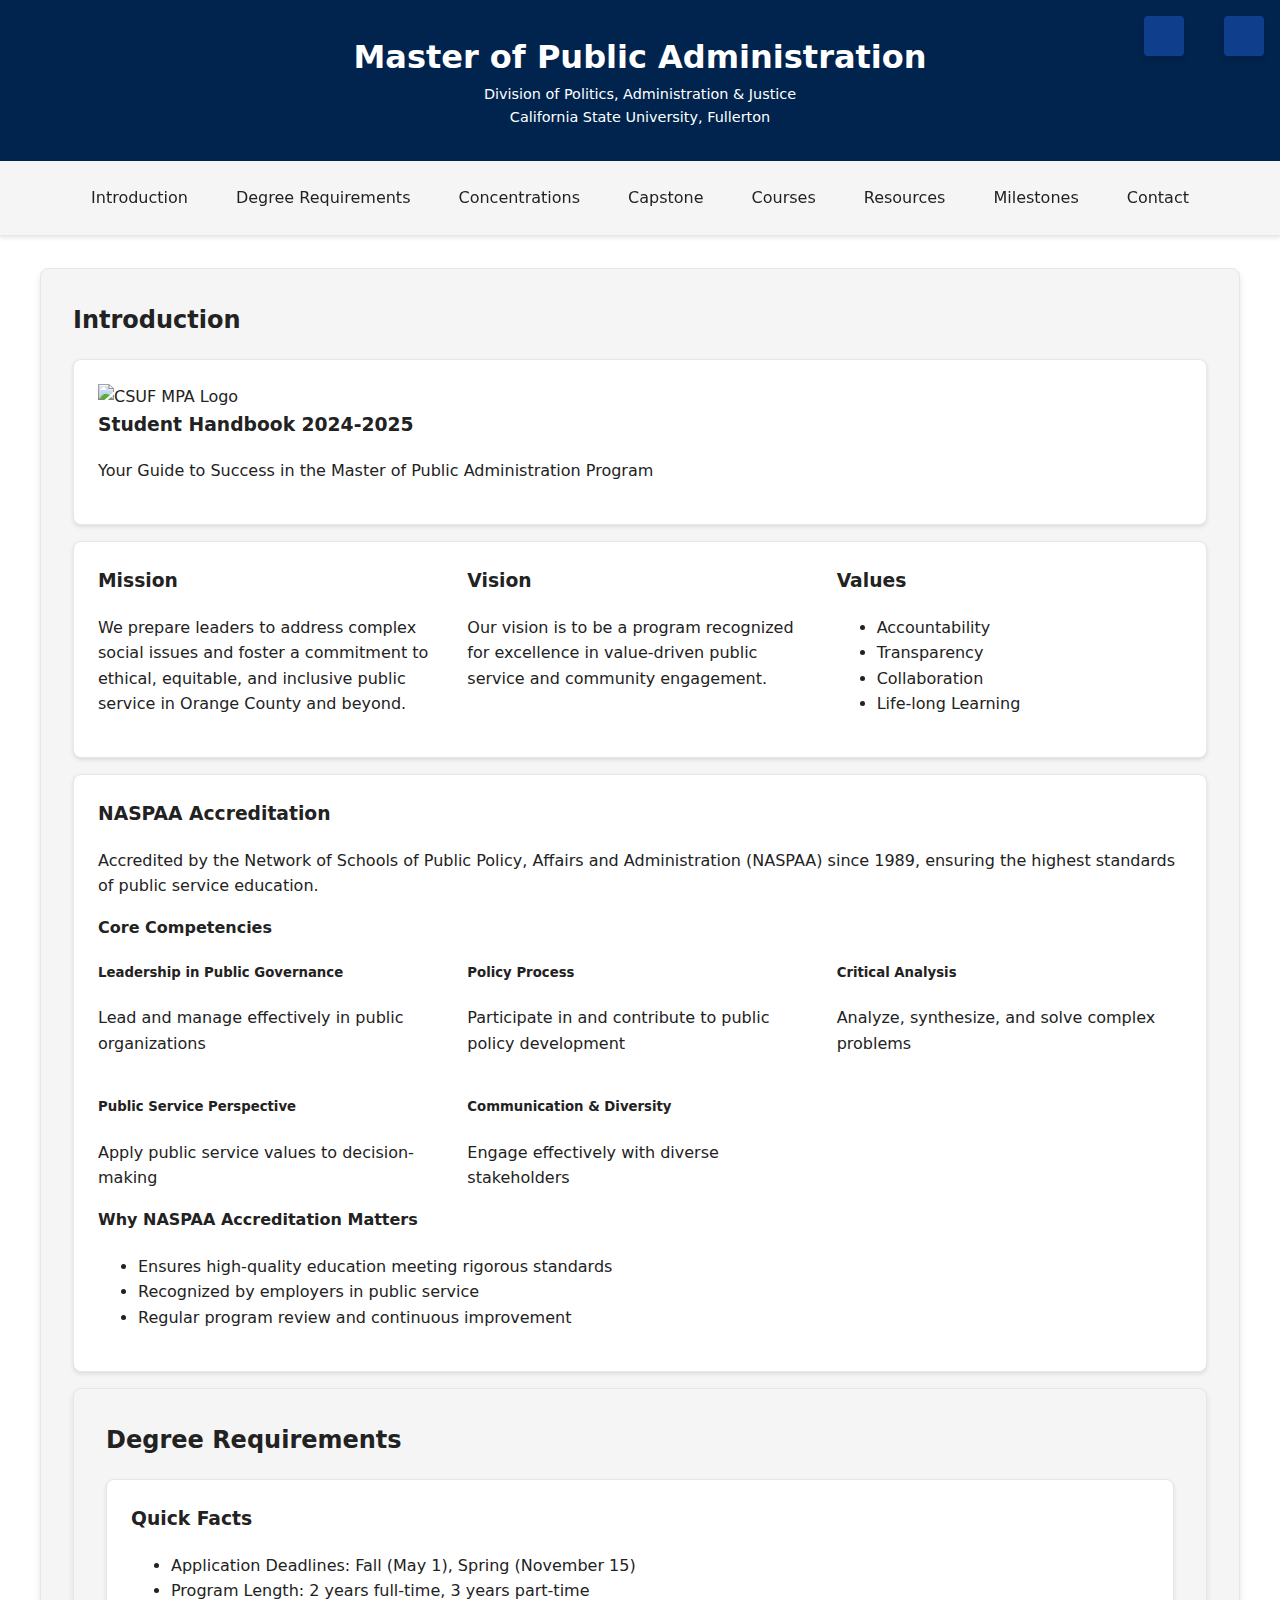
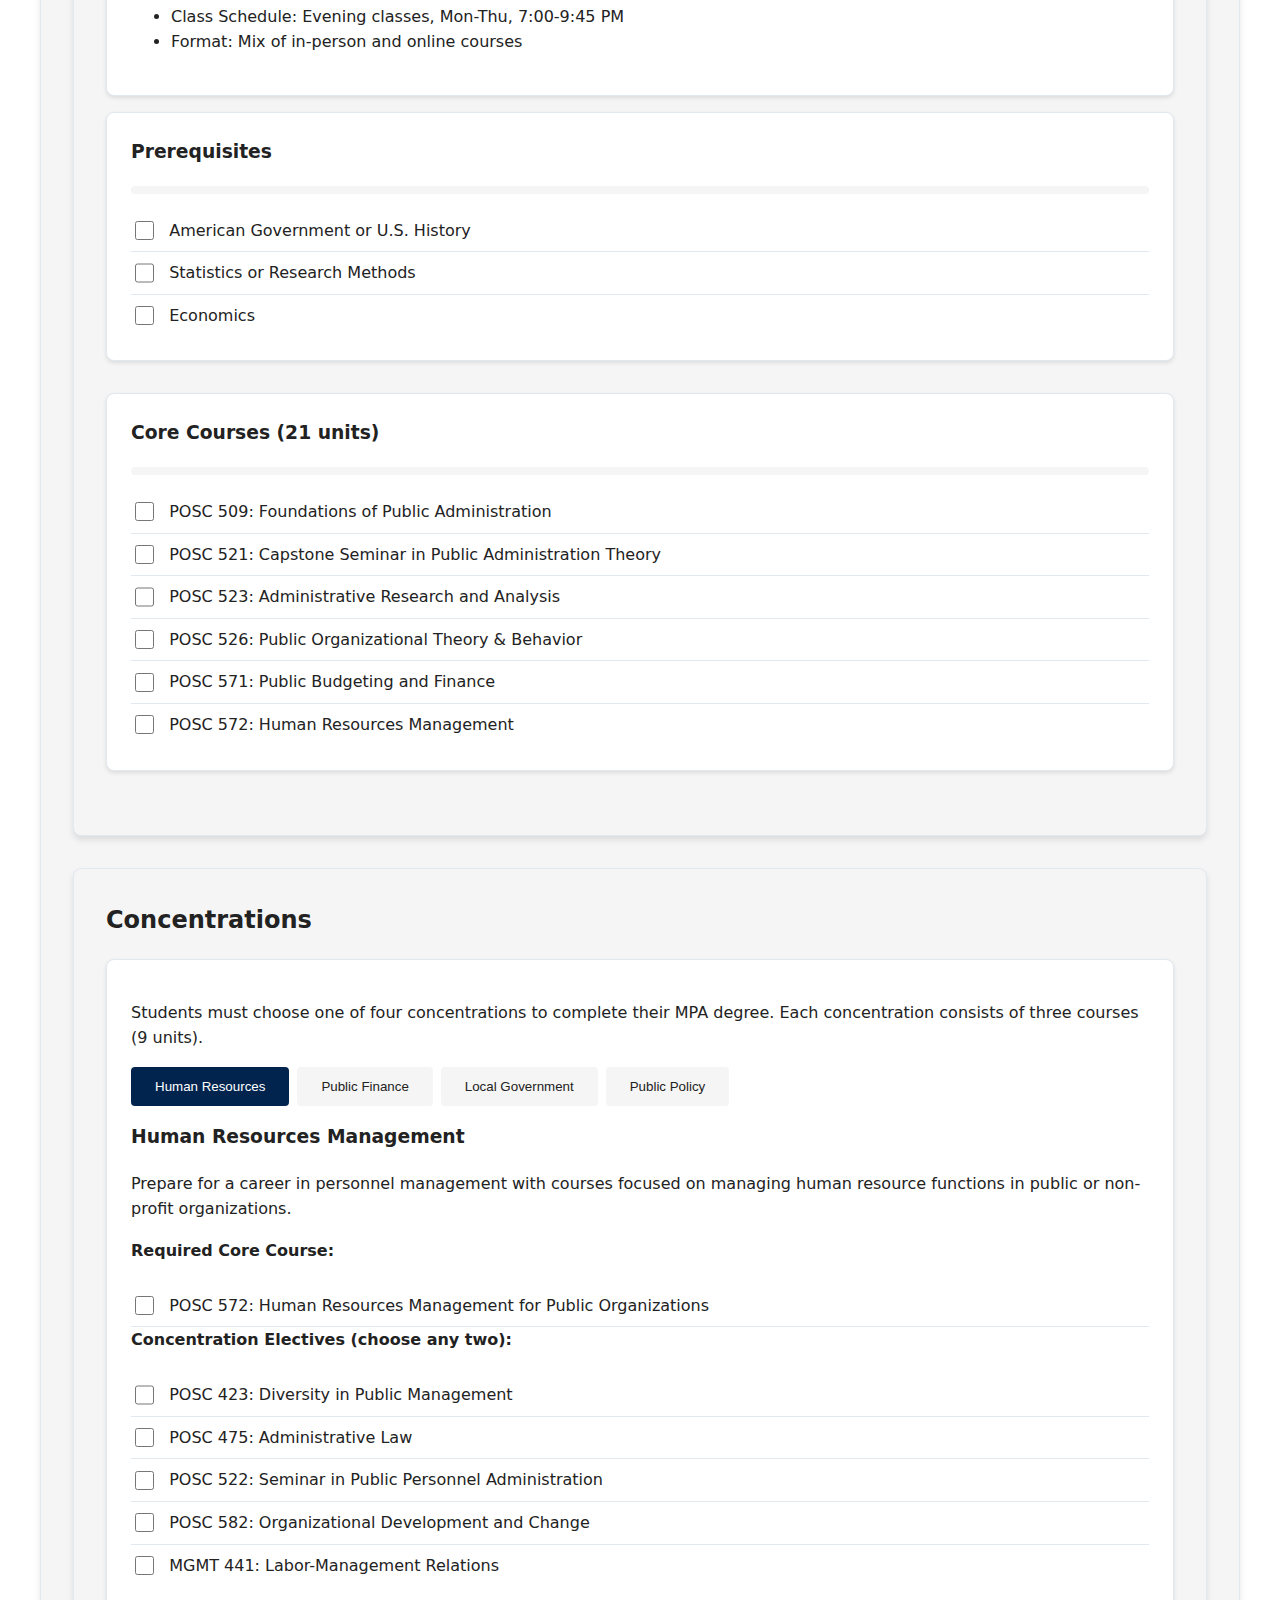
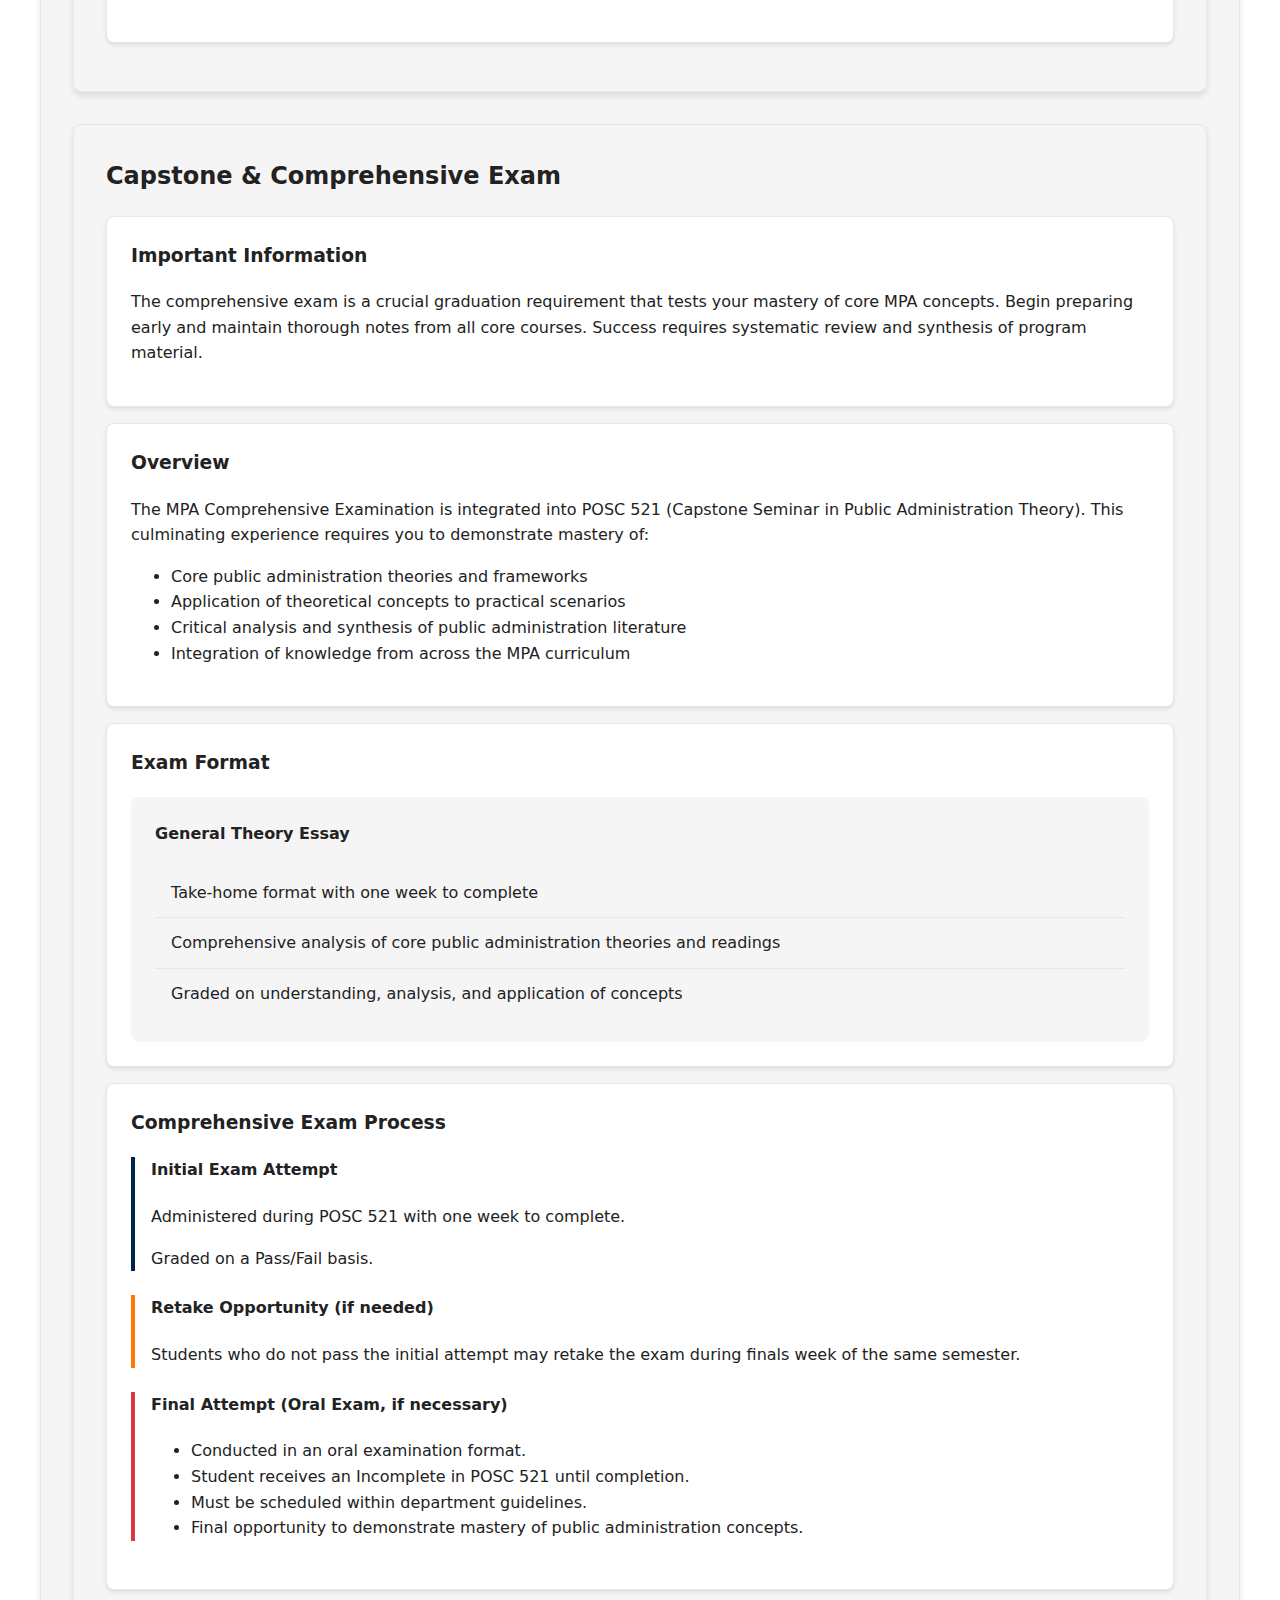
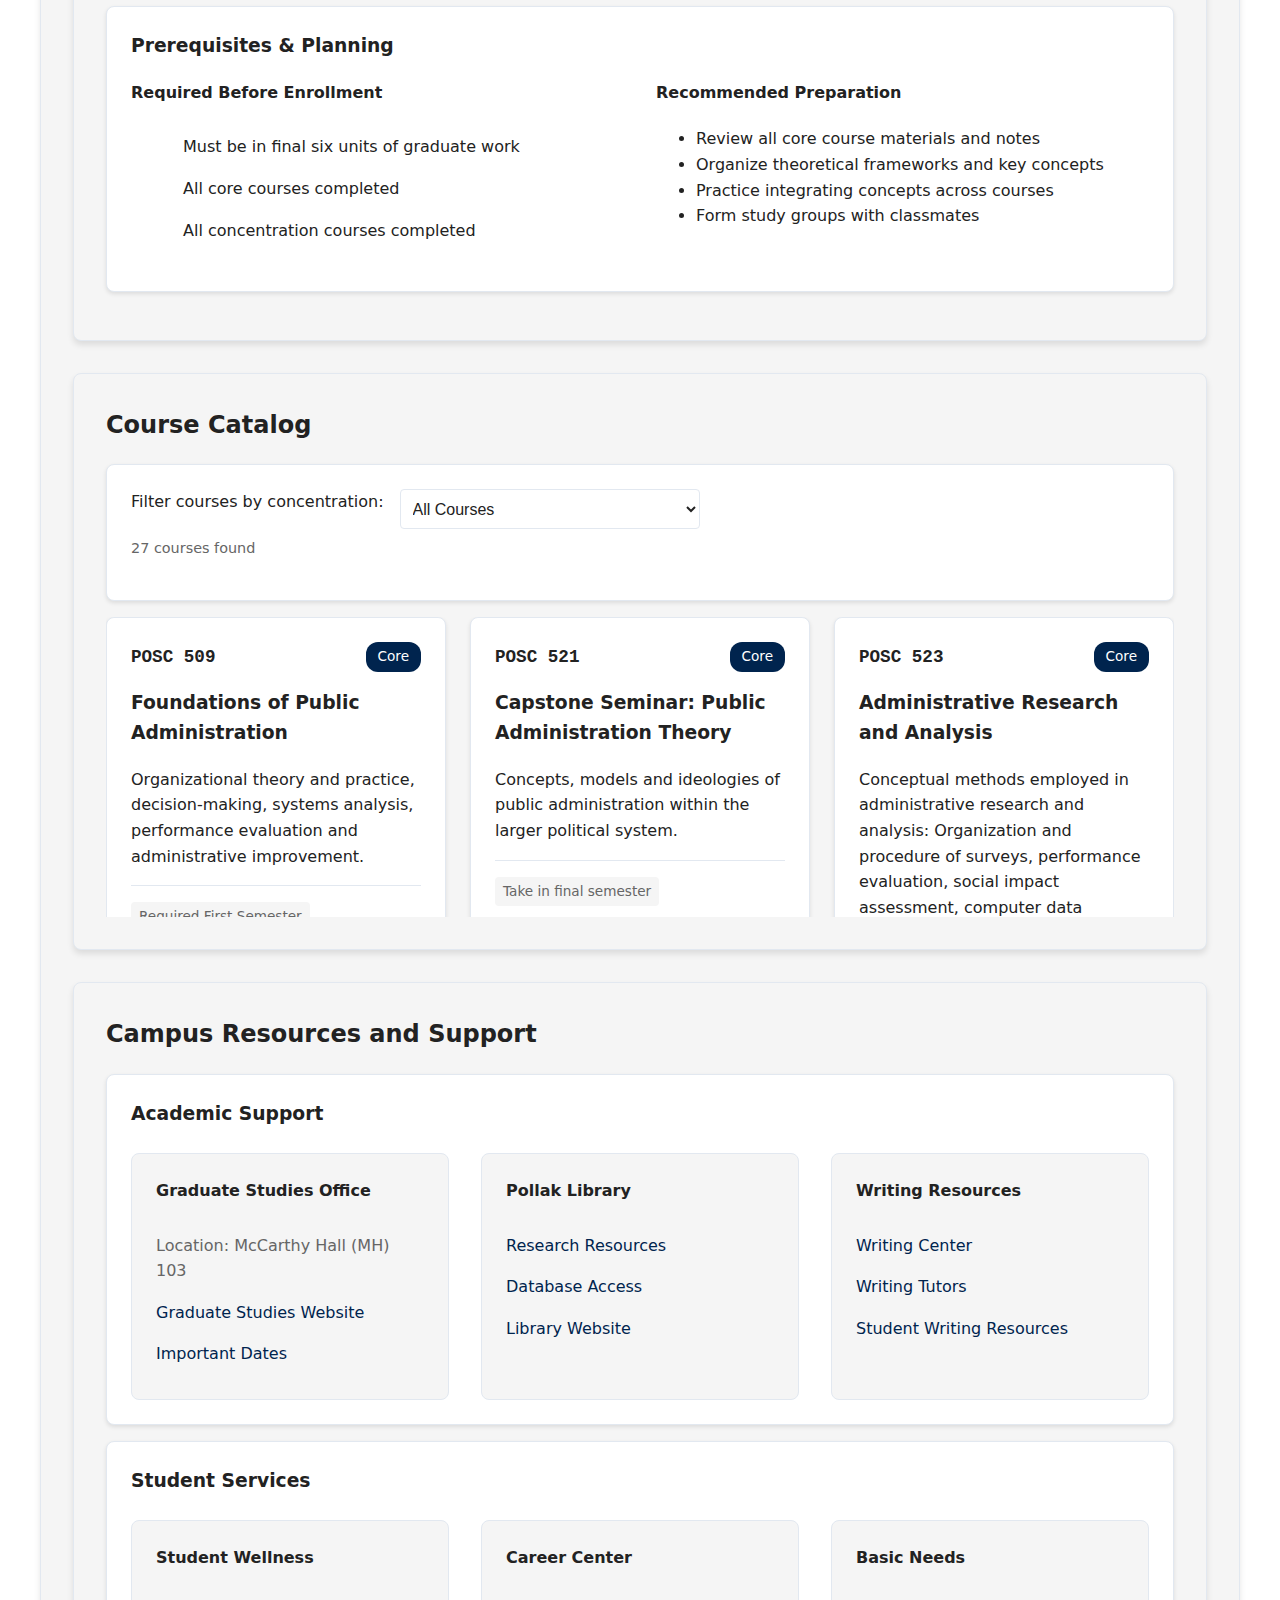
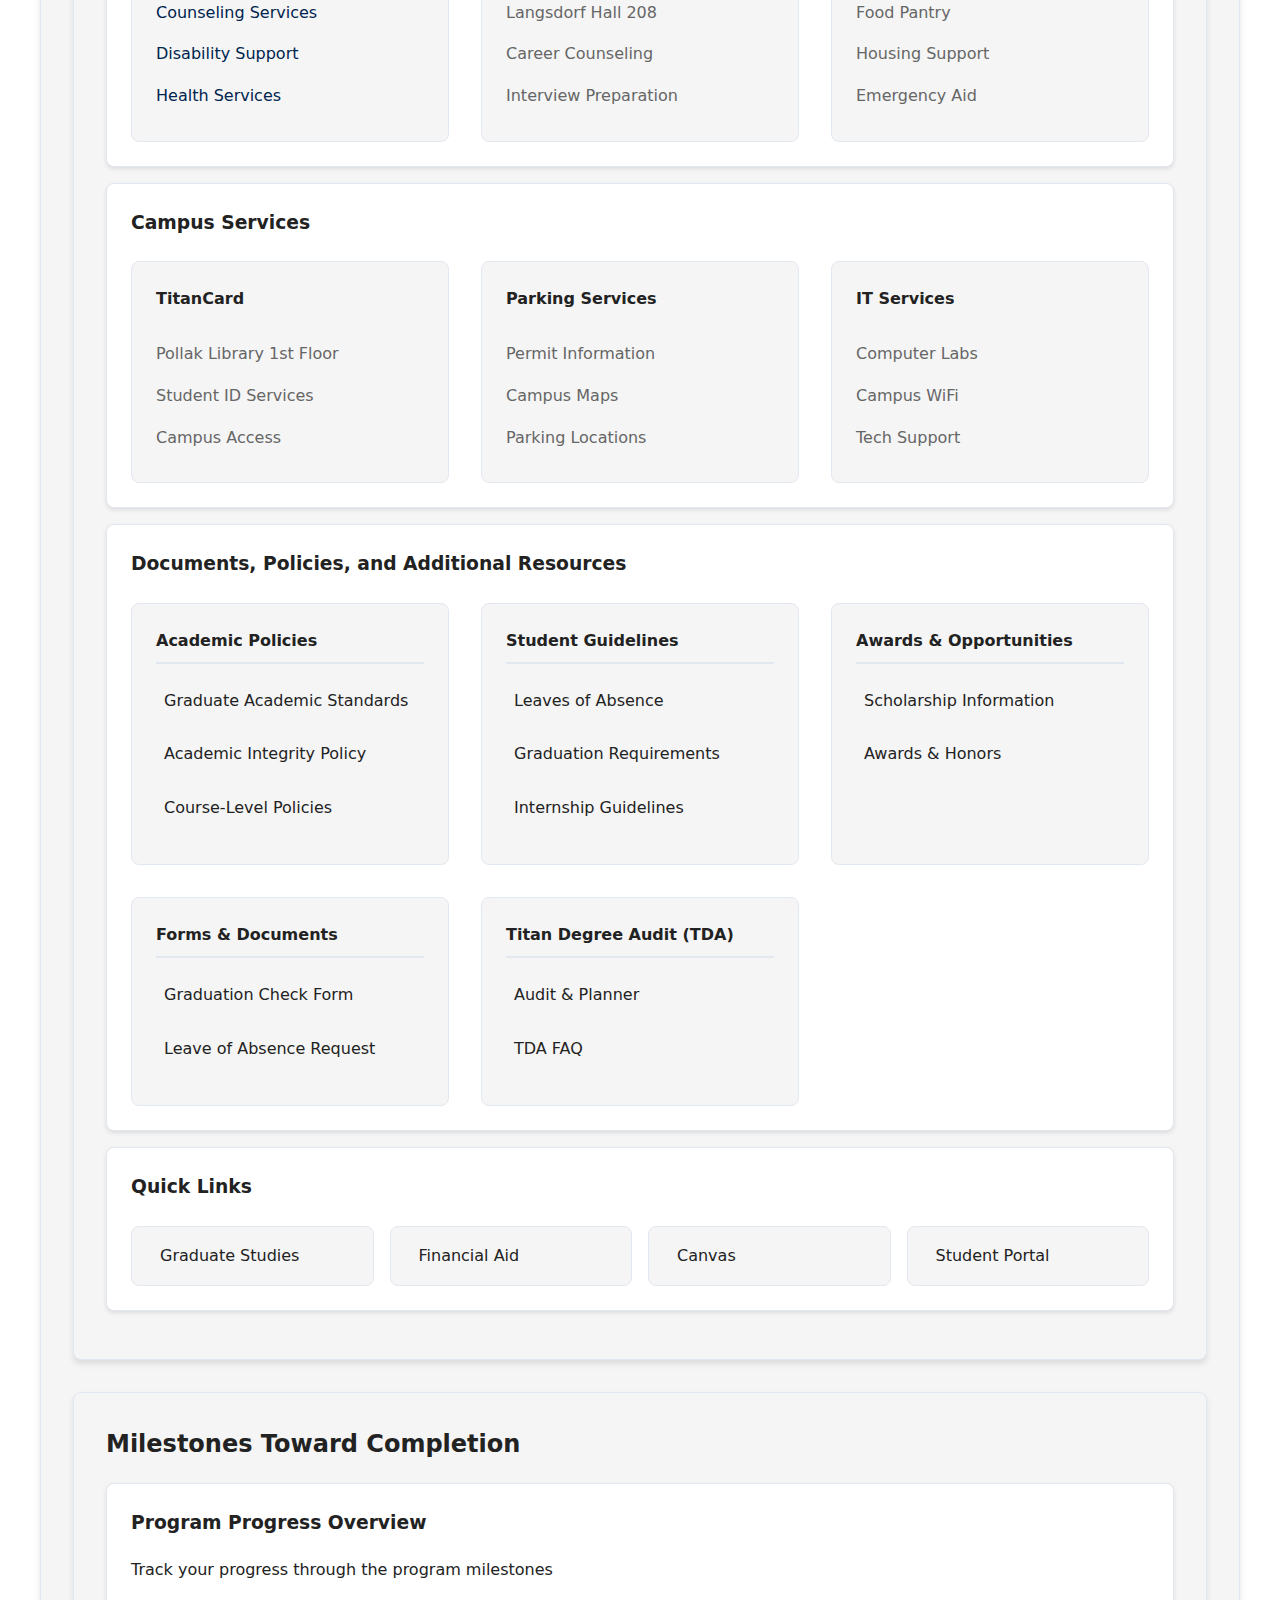
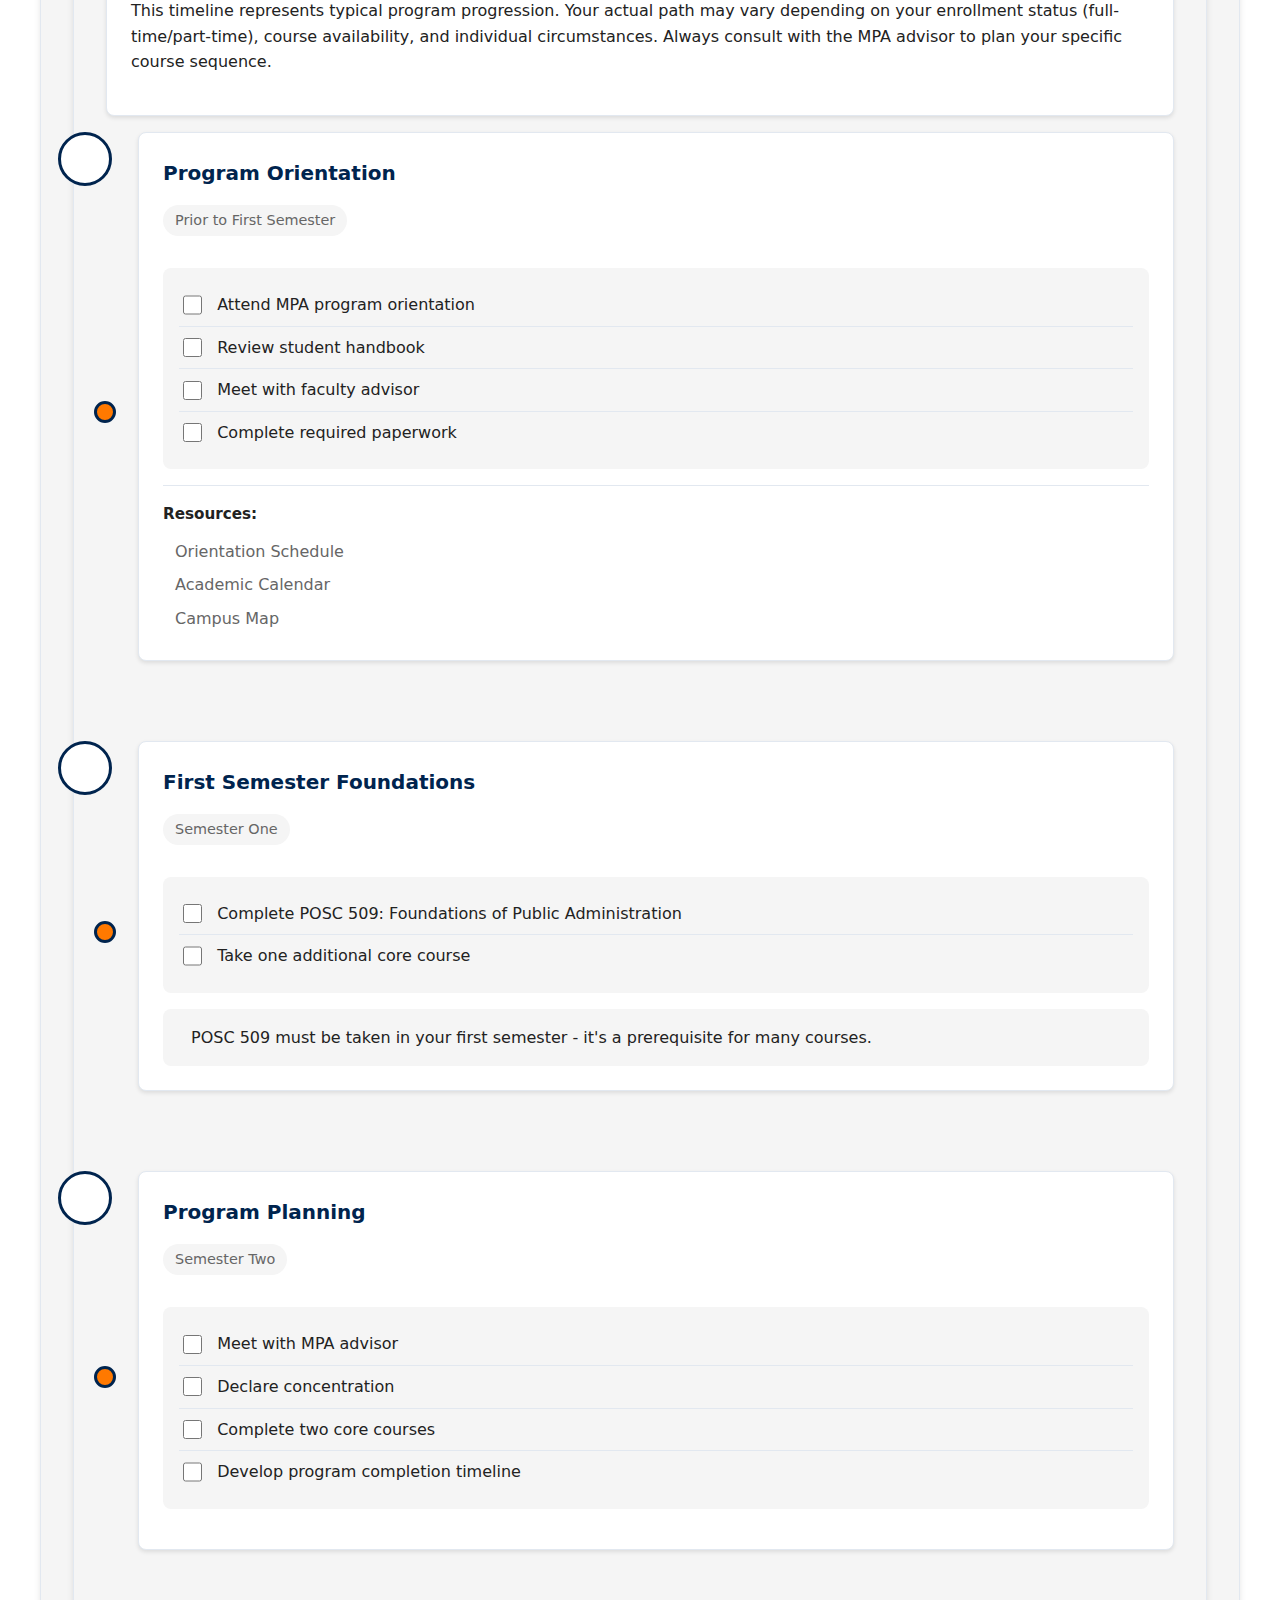
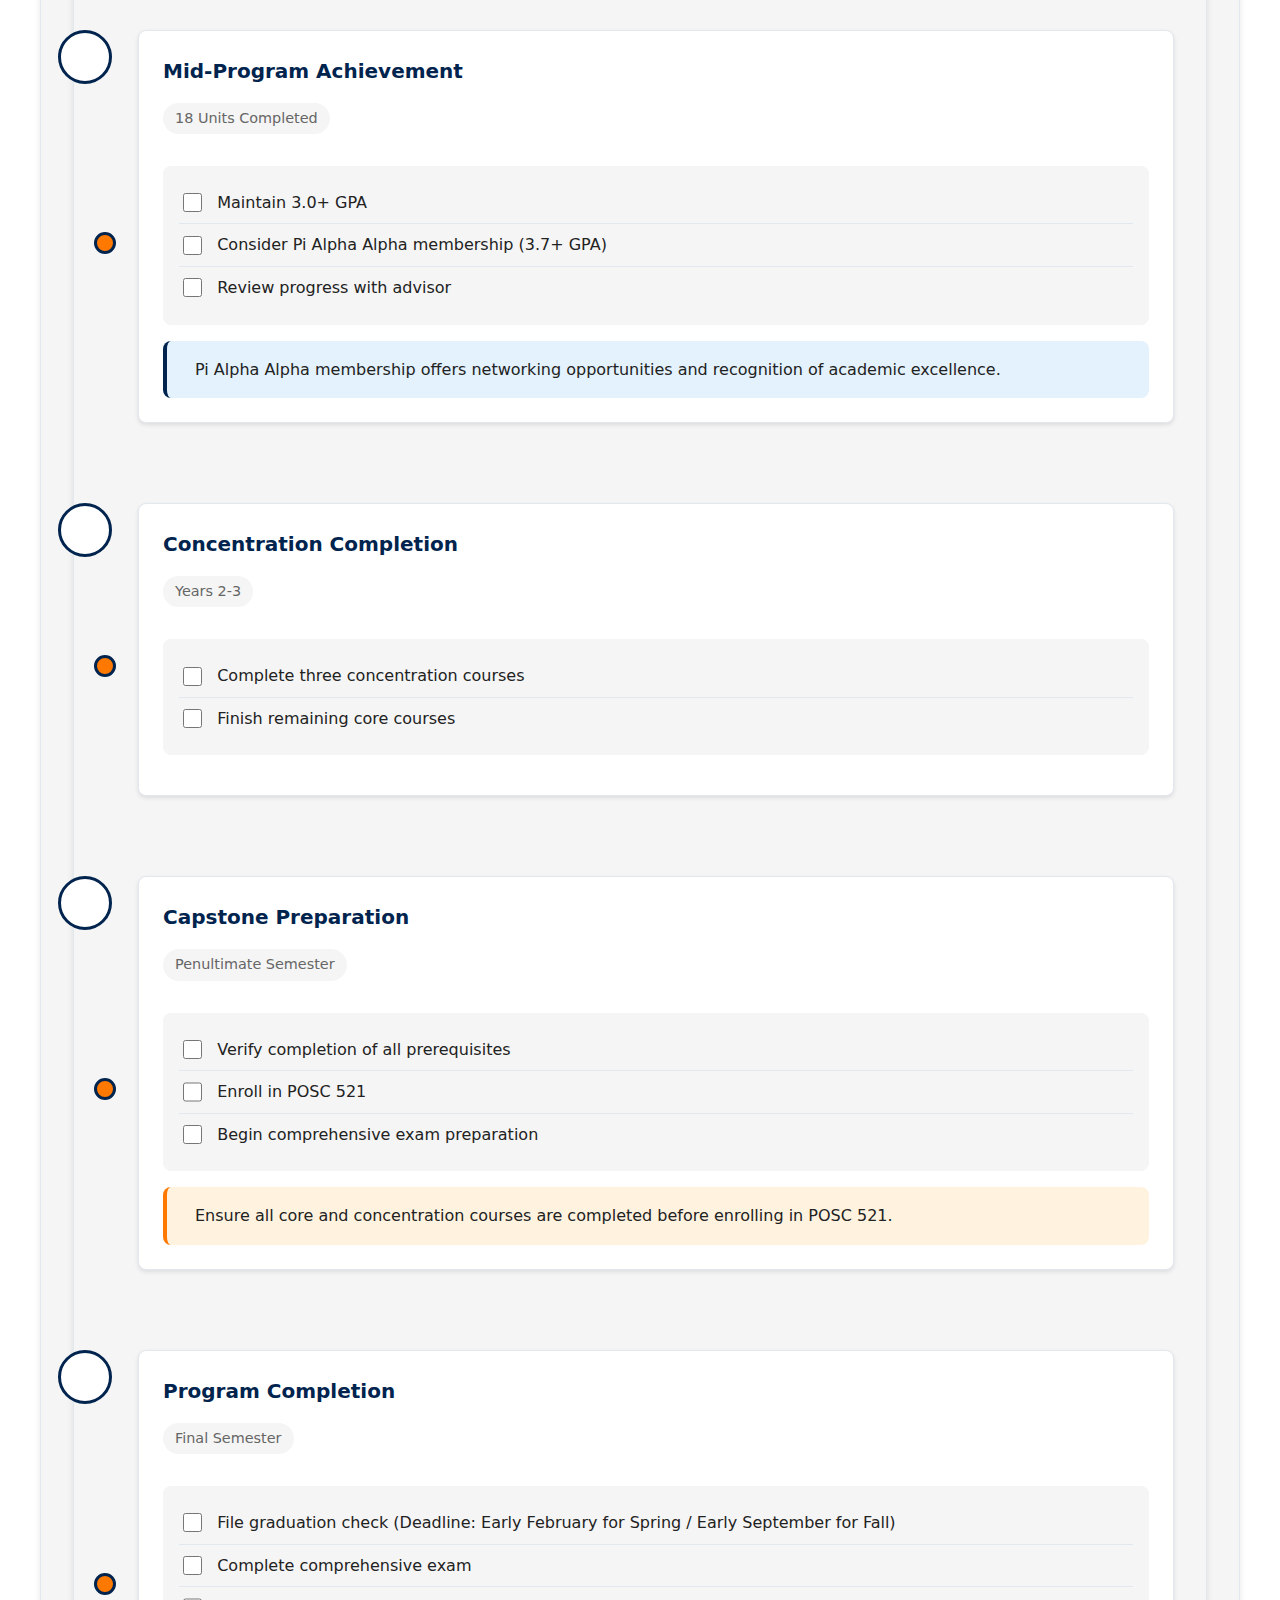
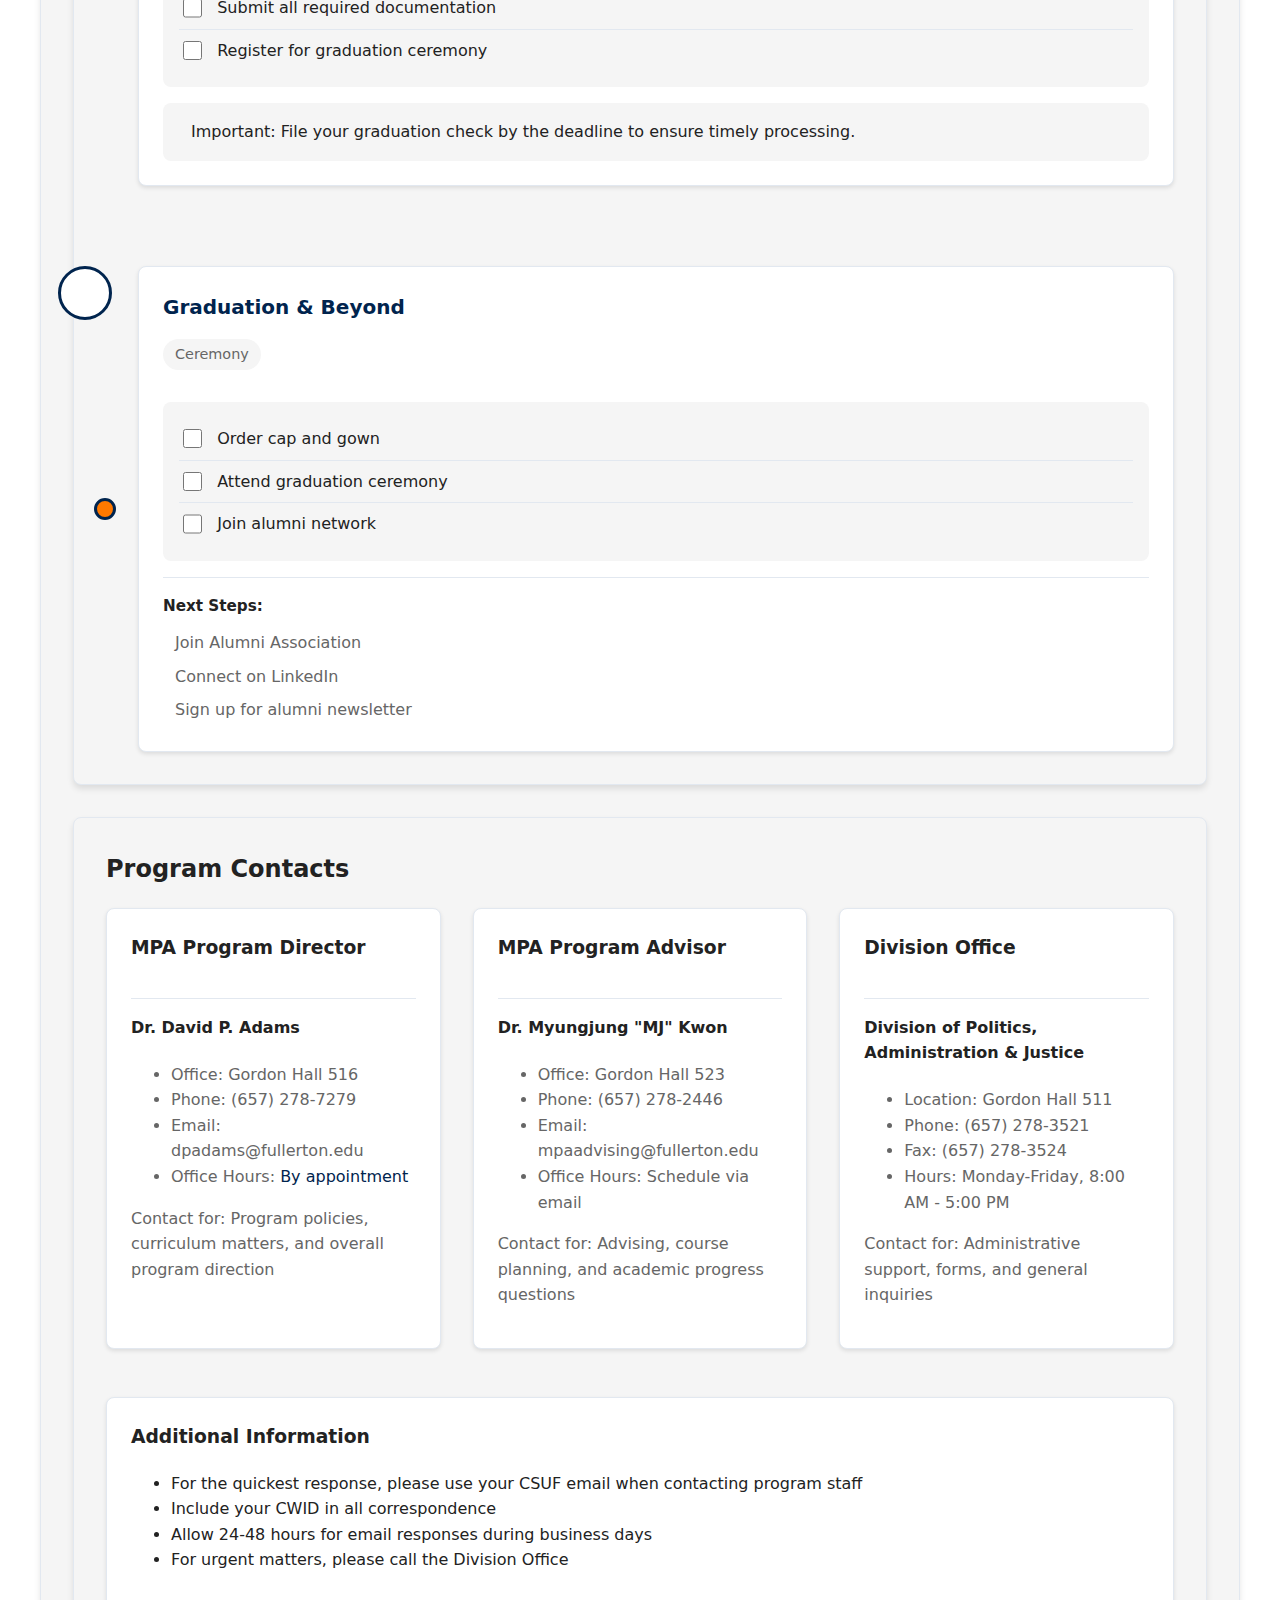
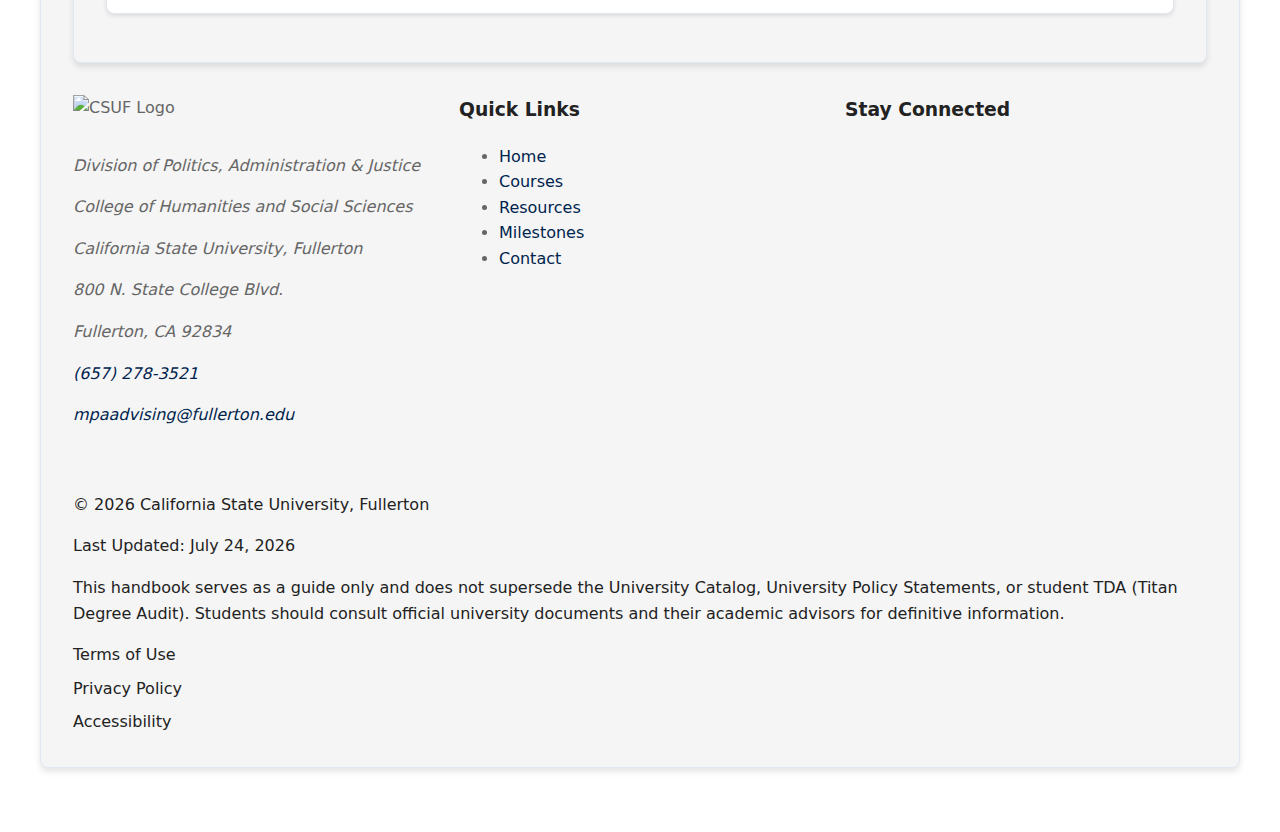
==== index.html @ 2fab3229 "fixed comp areas" ====
<!DOCTYPE html>
<html lang="en">
<head>
    <meta charset="UTF-8">
    <meta name="viewport" content="width=device-width, initial-scale=1.0">
    <title>CSUF MPA Student Handbook 2024-2025</title>
    <link rel="stylesheet" href="style/styles.css">
    <script src="https://cdnjs.cloudflare.com/ajax/libs/font-awesome/6.4.0/js/all.min.js"></script>
</head>
<body>
    
    <aside class="utility-buttons" role="complementary" aria-label="Utility buttons">
        <button class="theme-toggle" aria-label="Toggle dark mode">
            <i class="fas fa-moon"></i>
        </button>
        <a href="https://csuf-mpa.github.io/mpa_handbook/" target="_blank" class="popout-button" aria-label="Open in new window">
            <i class="fas fa-external-link-alt"></i>
        </a>
    </div>
    </aside>

  
    <header class="header">
        <h1>Master of Public Administration</h1>
        <p>Division of Politics, Administration & Justice<br>
        California State University, Fullerton</p>
    </header>
    <nav class="navigation" aria-label="Main navigation">
        <button class="menu-toggle" aria-label="Toggle navigation menu">
            <i class="fas fa-bars"></i> Menu
        </button>
        <ul class="nav-list">
            <li><a href="#introduction">Introduction</a></li>
            <li><a href="#requirements">Degree Requirements</a></li>
            <li><a href="#concentrations">Concentrations</a></li>
            <li><a href="#capstone">Capstone</a></li>
            <li><a href="#courses">Courses</a></li>
            <li><a href="#resources">Resources</a></li>
            <li><a href="#milestones">Milestones</a></li>
            <li><a href="#contact">Contact</a></li>
        </ul>
        
    </nav>
    <main class="content">

        <!-- Introduction Section -->
        <section id="introduction" class="section">
            <h2>Introduction</h2>
        
            <!-- Welcome Card -->
            <div class="card">
                <div class="flex items-center justify-center mb-6">
                    <img src="https://csuf-mpa.github.io/mpa_handbook/images/pa_logo.png" alt="CSUF MPA Logo" class="h-auto w-32 sm:w-48 md:w-64 lg:w-72 max-w-full">
                </div>
                <div class="text-center mb-6">
                    <h3 class="text-2xl font-bold text-blue-800">Student Handbook 2024-2025</h3>
                    <p class="text-lg mt-2">Your Guide to Success in the Master of Public Administration Program</p>
                 </div>
            </div>
            
        
            <!-- Mission, Vision, Values Card -->
            <div class="card">
                <div class="grid md:grid-cols-3 gap-6">
                    <!-- Mission -->
                    <div class="mission-section">
                        <div class="flex items-center gap-2 mb-4">
                            <i class="fas fa-bullseye text-2xl text-blue-600"></i>
                            <h3 class="text-xl font-bold">Mission</h3>
                        </div>
                        <p class="leading-relaxed">We prepare leaders to address complex social issues and foster a commitment to ethical, equitable, and inclusive public service in Orange County and beyond.</p>
                    </div>
        
                    <!-- Vision -->
                    <div class="vision-section">
                        <div class="flex items-center gap-2 mb-4">
                            <i class="fas fa-eye text-2xl text-blue-600"></i>
                            <h3 class="text-xl font-bold">Vision</h3>
                        </div>
                        <p class="leading-relaxed">Our vision is to be a program recognized for excellence in value-driven public service and community engagement.</p>
                    </div>
        
                    <!-- Values -->
                    <div class="values-section">
                        <div class="flex items-center gap-2 mb-4">
                            <i class="fas fa-heart text-2xl text-blue-600"></i>
                            <h3 class="text-xl font-bold">Values</h3>
                        </div>
                        <ul class="space-y-2">
                            <li class="flex items-center gap-2">
                                <i class="fas fa-check-circle text-green-500"></i>
                                <span>Accountability</span>
                            </li>
                            <li class="flex items-center gap-2">
                                <i class="fas fa-check-circle text-green-500"></i>
                                <span>Transparency</span>
                            </li>
                            <li class="flex items-center gap-2">
                                <i class="fas fa-check-circle text-green-500"></i>
                                <span>Collaboration</span>
                            </li>
                            <li class="flex items-center gap-2">
                                <i class="fas fa-check-circle text-green-500"></i>
                                <span>Life-long Learning</span>
                            </li>
                        </ul>
                    </div>
                </div>
            </div>
        
        <!-- NASPAA Accreditation Card -->
        <div class="card">
            <div class="flex items-center gap-4"> <!-- Use items-center for better alignment -->
                <div class="flex-shrink-0">
                    <i class="fas fa-award text-4xl text-blue-600"></i>
                </div>
                <div class="space-y-4">
                    <div>
                        <h3 class="text-xl font-bold mb-2">NASPAA Accreditation</h3>
                        <p class="text-gray-600">Accredited by the Network of Schools of Public Policy, Affairs and Administration (NASPAA) since 1989, ensuring the highest standards of public service education.</p>
                    </div>

                    <div class="bg-blue-50 p-4 rounded-lg">
                        <h4 class="font-semibold mb-3">Core Competencies</h4>
                        <div class="grid md:grid-cols-2 gap-4">
                            <div class="competency-item">
                                <div class="flex items-center gap-3"> <!-- Change items-start to items-center -->
                                    <i class="fas fa-users text-blue-600"></i>
                                    <div>
                                        <h5 class="font-medium">Leadership in Public Governance</h5>
                                        <p class="text-sm">Lead and manage effectively in public organizations</p>
                                    </div>
                                </div>
                            </div>
                            <div class="competency-item">
                                <div class="flex items-center gap-3">
                                    <i class="fas fa-gavel text-blue-600"></i>
                                    <div>
                                        <h5 class="font-medium">Policy Process</h5>
                                        <p class="text-sm">Participate in and contribute to public policy development</p>
                                    </div>
                                </div>
                            </div>
                            <div class="competency-item">
                                <div class="flex items-center gap-3">
                                    <i class="fas fa-brain text-blue-600"></i>
                                    <div>
                                        <h5 class="font-medium">Critical Analysis</h5>
                                        <p class="text-sm">Analyze, synthesize, and solve complex problems</p>
                                    </div>
                                </div>
                            </div>
                            <div class="competency-item">
                                <div class="flex items-center gap-3">
                                    <i class="fas fa-handshake text-blue-600"></i>
                                    <div>
                                        <h5 class="font-medium">Public Service Perspective</h5>
                                        <p class="text-sm">Apply public service values to decision-making</p>
                                    </div>
                                </div>
                            </div>
                            <div class="competency-item">
                                <div class="flex items-center gap-3">
                                    <i class="fas fa-comments text-blue-600"></i>
                                    <div>
                                        <h5 class="font-medium">Communication & Diversity</h5>
                                        <p class="text-sm">Engage effectively with diverse stakeholders</p>
                                    </div>
                                </div>
                            </div>
                        </div>
                    </div>

                    <div class="mt-4 p-4 bg-gray-50 rounded-lg">
                        <h4 class="font-semibold mb-2">Why NASPAA Accreditation Matters</h4>
                        <ul class="space-y-2">
                            <li class="flex items-center gap-3">
                                <i class="fas fa-check-circle text-green-500"></i>
                                <span>Ensures high-quality education meeting rigorous standards</span>
                            </li>
                            <li class="flex items-center gap-3">
                                <i class="fas fa-check-circle text-green-500"></i>
                                <span>Recognized by employers in public service</span>
                            </li>
                            <li class="flex items-center gap-3">
                                <i class="fas fa-check-circle text-green-500"></i>
                                <span>Regular program review and continuous improvement</span>
                            </li>
                        </ul>
                    </div>
                </div>
            </div>
        </div>

        <!-- Degree Requirements Section -->
        <section id="requirements" class="section">
            
            <h2>Degree Requirements</h2>
            <div class="card">
                <div class="bg-blue-50 border-l-4 border-blue-500 p-4">
                    <h3 class="font-semibold">Quick Facts</h3>
                    <ul class="mt-2 space-y-2">
                        <li>Application Deadlines: Fall (May 1), Spring (November 15)</li>
                        <li>Program Length: 2 years full-time, 3 years part-time</li>
                        <li>Class Schedule: Evening classes, Mon-Thu, 7:00-9:45 PM</li>
                        <li>Format: Mix of in-person and online courses</li>
                    </ul>
                </div>
            </div>
            <!-- Prerequisites Card -->
            <div class="card checklist-section">
                <h3>Prerequisites</h3>
                <div class="progress-container">
                    <label id="prereq-progress" class="sr-only">Prerequisites completion progress</label>
                    <div class="progress-bar"
                        role="progressbar"
                        aria-labelledby="prereq-progress"
                        aria-valuenow="0"
                        aria-valuemin="0"
                        aria-valuemax="100"
                        aria-valuetext="0 percent of prerequisites completed">
                    </div>
                </div>
                <div class="checklist-items">
                    <div class="checklist-item">
                        <input type="checkbox" id="prereq1">
                        <label for="prereq1">American Government or U.S. History</label>
                    </div>
                    <div class="checklist-item">
                        <input type="checkbox" id="prereq2">
                        <label for="prereq2">Statistics or Research Methods</label>
                    </div>
                    <div class="checklist-item">
                        <input type="checkbox" id="prereq3">
                        <label for="prereq3">Economics</label>
                    </div>
                </div>
            </div>
        
            <!-- Core Courses Card -->
            <div class="card checklist-section">
                <h3>Core Courses (21 units)</h3>
                <div class="progress-container">
                    <label id="progress-status" class="sr-only">Progress status</label>
                    <div class="progress-bar"
                        role="progressbar"
                        aria-labelledby="progress-status"
                        aria-valuenow="0"
                        aria-valuemin="0" 
                        aria-valuemax="100"
                        aria-valuetext="0 percent complete">
                    </div>
                 </div>
                <div class="checklist-items">
                    <div class="checklist-item">
                        <input type="checkbox" id="core1">
                        <label for="core1">POSC 509: Foundations of Public Administration</label>
                    </div>
                    <div class="checklist-item">
                        <input type="checkbox" id="core2">
                        <label for="core2">POSC 521: Capstone Seminar in Public Administration Theory</label>
                    </div>
                    <div class="checklist-item">
                        <input type="checkbox" id="core3">
                        <label for="core3">POSC 523: Administrative Research and Analysis</label>
                    </div>
                    <div class="checklist-item">
                        <input type="checkbox" id="core4">
                        <label for="core4">POSC 526: Public Organizational Theory & Behavior</label>
                    </div>
                    <div class="checklist-item">
                        <input type="checkbox" id="core5">
                        <label for="core5">POSC 571: Public Budgeting and Finance</label>
                    </div>
                    <div class="checklist-item">
                        <input type="checkbox" id="core6">
                        <label for="core6">POSC 572: Human Resources Management</label>
                    </div>
                </div>
            </div>
        </section>

        <!-- Concentrations Section -->
<section id="concentrations" class="section">
    <h2>Concentrations</h2>
    
    <div class="card">
        <p>Students must choose one of four concentrations to complete their MPA degree. Each concentration consists of three courses (9 units).</p>
        
        <div class="tab-list" role="tablist">
            <button class="tab active" role="tab" 
                    onclick="switchTab('hr', this)"
                    data-tab="hr" 
                    aria-selected="true">
                Human Resources
            </button>
            <button class="tab" role="tab"
                    onclick="switchTab('finance', this)"
                    data-tab="finance"
                    aria-selected="false">
                Public Finance
            </button>
            <button class="tab" role="tab"
                    onclick="switchTab('local', this)"
                    data-tab="local"
                    aria-selected="false">
                Local Government
            </button>
            <button class="tab" role="tab"
                    onclick="switchTab('policy', this)"
                    data-tab="policy"
                    aria-selected="false">
                Public Policy
            </button>
        </div>

                    <!-- HR Concentration -->
                    <div id="hr" class="tab-content active">
                        <h3>Human Resources Management</h3>
                        <p>Prepare for a career in personnel management with courses focused on managing human resource functions in public or non-profit organizations.</p>
                        
                        <div class="checklist-section">
                            <h4>Required Core Course:</h4>
                            <div class="checklist-item">
                                <input type="checkbox" id="hr-core">
                                <label for="hr-core">POSC 572: Human Resources Management for Public Organizations</label>
                            </div>

                            <h4>Concentration Electives (choose any two):</h4>
                            <div class="checklist-item">
                                <input type="checkbox" id="hr-1">
                                <label for="hr-1">POSC 423: Diversity in Public Management</label>
                            </div>
                            <div class="checklist-item">
                                <input type="checkbox" id="hr-2">
                                <label for="hr-2">POSC 475: Administrative Law</label>
                            </div>
                            <div class="checklist-item">
                                <input type="checkbox" id="hr-3">
                                <label for="hr-3">POSC 522: Seminar in Public Personnel Administration</label>
                            </div>
                            <div class="checklist-item">
                                <input type="checkbox" id="hr-4">
                                <label for="hr-4">POSC 582: Organizational Development and Change</label>
                            </div>
                            <div class="checklist-item">
                                <input type="checkbox" id="hr-5">
                                <label for="hr-5">MGMT 441: Labor-Management Relations</label>
                            </div>
                        </div>
                    </div>

                    <!-- Finance Concentration -->
                    <div id="finance" class="tab-content">
                        <h3>Public Finance</h3>
                        <p>Prepare for a career in public financial management by developing expertise in public finance concepts, financial management best practices, and economic analysis.</p>
                        
                        <div class="checklist-section">
                            <h4>Required Core Courses:</h4>
                            <div class="checklist-item">
                                <input type="checkbox" id="fin-core1">
                                <label for="fin-core1">POSC 571: Public Budgeting and Finance</label>
                            </div>
                            <div class="checklist-item">
                                <input type="checkbox" id="fin-core2">
                                <label for="fin-core2">POSC 583: Public Budgeting and Finance II</label>
                            </div>

                            <h4>Concentration Electives (choose one):</h4>
                            <div class="checklist-item">
                                <input type="checkbox" id="fin-1">
                                <label for="fin-1">POSC 421: Government & the Economy</label>
                            </div>
                            <div class="checklist-item">
                                <input type="checkbox" id="fin-2">
                                <label for="fin-2">POSC 425: Policy Analysis</label>
                            </div>
                            <div class="checklist-item">
                                <input type="checkbox" id="fin-3">
                                <label for="fin-3">ECON 416: Benefit Cost and Microeconomic Policy Analysis</label>
                            </div>
                            <div class="checklist-item">
                                <input type="checkbox" id="fin-4">
                                <label for="fin-4">ECON 417: Public Finance</label>
                            </div>
                        </div>
                    </div>

                    <!-- Local Government Concentration -->
                    <div id="local" class="tab-content">
                        <h3>Local Government Management</h3>
                        <p>Prepare for a career in local government through courses that combine theoretical knowledge with practical skills essential for local government managers.</p>
                        
                        <div class="checklist-section">
                            <h4>Required Core Course:</h4>
                            <div class="checklist-item">
                                <input type="checkbox" id="local-core">
                                <label for="local-core">POSC 525: Local Government Management</label>
                            </div>

                            <h4>Choose One Core Course:</h4>
                            <div class="checklist-item">
                                <input type="checkbox" id="local-core1">
                                <label for="local-core1">POSC 427: Metropolitan Politics and Policymaking</label>
                            </div>
                            <div class="checklist-item">
                                <input type="checkbox" id="local-core2">
                                <label for="local-core2">POSC 519: State and Local Government</label>
                            </div>

                            <h4>Concentration Electives (choose one):</h4>
                            <div class="checklist-item">
                                <input type="checkbox" id="local-1">
                                <label for="local-1">POSC/GEOG 478: Urban Planning Principles</label>
                            </div>
                            <div class="checklist-item">
                                <input type="checkbox" id="local-2">
                                <label for="local-2">POSC/GEOG 484: Planning Methods</label>
                            </div>
                            <div class="checklist-item">
                                <input type="checkbox" id="local-3">
                                <label for="local-3">POSC 580: Emergency Management in Public Administration</label>
                            </div>
                            <div class="checklist-item">
                                <input type="checkbox" id="local-4">
                                <label for="local-4">POSC 588: Collaborative Governance</label>
                            </div>
                        </div>
                    </div>

                    <!-- Public Policy Concentration -->
                    <div id="policy" class="tab-content">
                        <h3>Public Policy</h3>
                        <p>Prepare for a career in policy analysis and development through courses focused on the policy process, analysis techniques, and specific policy domains.</p>
                        
                        <div class="checklist-section">
                            <h4>Required Core Courses:</h4>
                            <div class="checklist-item">
                                <input type="checkbox" id="policy-core1">
                                <label for="policy-core1">POSC 425: Policy Analysis</label>
                            </div>
                            <div class="checklist-item">
                                <input type="checkbox" id="policy-core2">
                                <label for="policy-core2">POSC 528: Seminar in Public Policy</label>
                            </div>

                            <h4>Concentration Electives (choose one):</h4>
                            <div class="checklist-item">
                                <input type="checkbox" id="policy-1">
                                <label for="policy-1">POSC 421: Government and the Economy</label>
                            </div>
                            <div class="checklist-item">
                                <input type="checkbox" id="policy-2">
                                <label for="policy-2">POSC 426: Education Politics and Policy</label>
                            </div>
                            <div class="checklist-item">
                                <input type="checkbox" id="policy-3">
                                <label for="policy-3">POSC 427: Metropolitan Politics and Policymaking</label>
                            </div>
                            <div class="checklist-item">
                                <input type="checkbox" id="policy-4">
                                <label for="policy-4">POSC 539: Seminar in Nonprofit Sector Management</label>
                            </div>
                            <div class="checklist-item">
                                <input type="checkbox" id="policy-5">
                                <label for="policy-5">PUBH 524: Public Health Administration</label>
                            </div>
                        </div>
                    </div>
                </div>
            </div>
        </section>

        <!-- Capstone Section -->
        <section id="capstone" class="section">
            <h2>Capstone & Comprehensive Exam</h2>
        
            <!-- Alert Card -->
            <div class="card">
                <div class="bg-orange-50 border-l-4 border-orange-500 p-4">
                    <div class="flex items-start space-x-4">
                        <i class="fas fa-exclamation-circle text-orange-500 text-xl mt-1"></i>
                        <div>
                            <h3 class="font-semibold text-orange-800 mb-2">Important Information</h3>
                            <p class="text-orange-700">
                                The comprehensive exam is a crucial graduation requirement that tests your mastery of core MPA concepts. 
                                Begin preparing early and maintain thorough notes from all core courses. Success requires systematic 
                                review and synthesis of program material.
                            </p>
                        </div>
                    </div>
                </div>
            </div>
        
            <!-- Overview Card -->
            <div class="card">
                <h3><i class="fas fa-book"></i> Overview</h3>
                <p>
                    The MPA Comprehensive Examination is integrated into POSC 521 (Capstone Seminar in Public Administration 
                    Theory). This culminating experience requires you to demonstrate mastery of:
                </p>
                <ul>
                    <li>Core public administration theories and frameworks</li>
                    <li>Application of theoretical concepts to practical scenarios</li>
                    <li>Critical analysis and synthesis of public administration literature</li>
                    <li>Integration of knowledge from across the MPA curriculum</li>
                </ul>
            </div>
        
            <!-- Exam Format Card -->
            <div class="card">
                <h3><i class="fas fa-graduation-cap"></i> Exam Format</h3>
                <div class="exam-component">
                    <h4>General Theory Essay</h4>
                    <div class="exam-details">
                        <ul>
                            <li>
                                <i class="fas fa-clock"></i>
                                <span>Take-home format with one week to complete</span>
                            </li>
                            <li>
                                <i class="fas fa-book"></i>
                                <span>Comprehensive analysis of core public administration theories and readings</span>
                            </li>
                            <li>
                                <i class="fas fa-check-circle"></i>
                                <span>Graded on understanding, analysis, and application of concepts</span>
                            </li>
                        </ul>
                    </div>
                </div>
            </div>
        <!-- Comprehensive Exam Process Card -->
        <div class="card">
            <h3><i class="fas fa-file-alt"></i> Comprehensive Exam Process</h3>
            <div class="process-info">
                <div class="process-step">
                    <h4>Initial Exam Attempt</h4>
                    <p>Administered during POSC 521 with one week to complete.</p>
                    <p>Graded on a Pass/Fail basis.</p>
                </div>
                <div class="process-step">
                    <h4>Retake Opportunity (if needed)</h4>
                    <p>Students who do not pass the initial attempt may retake the exam during finals week of the same semester.</p>
                </div>
                <div class="process-step">
                    <h4>Final Attempt (Oral Exam, if necessary)</h4>
                    <ul>
                        <li>Conducted in an oral examination format.</li>
                        <li>Student receives an Incomplete in POSC 521 until completion.</li>
                        <li>Must be scheduled within department guidelines.</li>
                        <li>Final opportunity to demonstrate mastery of public administration concepts.</li>
                    </ul>
                </div>
            </div>
        </div>

        
            <!-- Prerequisites Card -->
            <div class="card">
                <h3><i class="fas fa-calendar"></i> Prerequisites & Planning</h3>
                <div class="prereq-info">
                    <div class="grid-cols-2">
                        <div class="prereq-column">
                            <h4>Required Before Enrollment</h4>
                            <ul class="checklist">
                                <li>
                                    <i class="fas fa-check-circle text-green-500"></i>
                                    <span>Must be in final six units of graduate work</span>
                                </li>
                                <li>
                                    <i class="fas fa-check-circle text-green-500"></i>
                                    <span>All core courses completed</span>
                                </li>
                                <li>
                                    <i class="fas fa-check-circle text-green-500"></i>
                                    <span>All concentration courses completed</span>
                                </li>
                            </ul>
                        </div>
                        <div class="prereq-column">
                            <h4>Recommended Preparation</h4>
                            <ul>
                                <li>Review all core course materials and notes</li>
                                <li>Organize theoretical frameworks and key concepts</li>
                                <li>Practice integrating concepts across courses</li>
                                <li>Form study groups with classmates</li>
                            </ul>
                        </div>
                    </div>
                </div>
            </div>
        </section>

        <!-- Courses Section -->
        <section id="courses" class="section">
            <h2>Course Catalog</h2>
            <div class="card">
                <div class="filter-controls">
                    <label for="courseFilter" class="filter-label">Filter courses by concentration:</label>
                    <select id="courseFilter" class="filter-select" aria-describedby="courseResults">
                        <option value="all">All Courses</option>
                        <option value="core">Core Requirements</option>
                        <option value="hr">Human Resources</option>
                        <option value="finance">Public Finance</option>
                        <option value="local">Local Government</option>
                        <option value="policy">Public Policy</option>
                        <option value="advisor">Advisor Electives</option>
                    </select>
                </div>
                <div id="courseResults" class="results-count" role="status" aria-live="polite"></div>
            </div>
        
            <div class="course-grid" id="courseGrid">
                    <!-- Core Courses -->
                    <div class="course-card" data-categories="core">
                        <div class="course-header">
                            <span class="course-code">POSC 509</span>
                            <span class="course-tag core">Core</span>
                        </div>
                        <h3>Foundations of Public Administration</h3>
                        <p>Organizational theory and practice, decision-making, systems analysis, performance evaluation and administrative improvement.</p>
                        <div class="course-details">
                            <div class="prereq-tag">Required First Semester</div>
                        </div>
                    </div>

                    <div class="course-card" data-categories="core">
                        <div class="course-header">
                            <span class="course-code">POSC 521</span>
                            <span class="course-tag core">Core</span>
                        </div>
                        <h3>Capstone Seminar: Public Administration Theory</h3>
                        <p>Concepts, models and ideologies of public administration within the larger political system.</p>
                        <div class="course-details">
                            <div class="prereq-tag">Take in final semester</div>
                        </div>
                    </div>

                    <div class="course-card" data-categories="core">
                        <div class="course-header">
                            <span class="course-code">POSC 523</span>
                            <span class="course-tag core">Core</span>
                        </div>
                        <h3>Administrative Research and Analysis</h3>
                        <p>Conceptual methods employed in administrative research and analysis: Organization and procedure of surveys, performance evaluation, social impact assessment, computer data analysis and report writing.</p>
                    </div>

                    <div class="course-card" data-categories="core">
                        <div class="course-header">
                            <span class="course-code">POSC 526</span>
                            <span class="course-tag core">Core</span>
                        </div>
                        <h3>Public Organizational Theory & Behavior</h3>
                        <p>Management-oriented analysis of organizational behavior. Treatments of decision-making, leadership, communication, group dynamics and ethical aspects of organization.</p>
                    </div>

                    <!-- HR Concentration Courses -->
                    <div class="course-card" data-categories="hr">
                        <div class="course-header">
                            <span class="course-code">POSC 423</span>
                            <span class="course-tag hr">HR</span>
                        </div>
                        <h3>Diversity in Public Management</h3>
                        <p>Issues in public employment related to gender, race and ethnicity, disability, veteran status, age, culture and other current topics.</p>
                        <div class="course-details">
                            <div class="prereq-tag">HR Concentration Elective</div>
                        </div>
                    </div>

                    <div class="course-card" data-categories="hr">
                        <div class="course-header">
                            <span class="course-code">POSC 475</span>
                            <span class="course-tag hr">HR</span>
                        </div>
                        <h3>Administrative Law</h3>
                        <p>Law as it affects public officials and agencies in their relations with private citizens and the business community. Case materials and regulatory practices.</p>
                        <div class="course-details">
                            <div class="prereq-tag">HR Concentration Elective</div>
                        </div>
                    </div>

                    <div class="course-card" data-categories="hr">
                        <div class="course-header">
                            <span class="course-code">POSC 522</span>
                            <span class="course-tag hr">HR</span>
                        </div>
                        <h3>Seminar in Public Personnel Administration</h3>
                        <p>Advanced topics in public personnel administration and human resource management.</p>
                        <div class="course-details">
                            <div class="prereq-tag">HR Concentration Elective</div>
                        </div>
                    </div>

                    <!-- Finance Concentration Courses -->
                    <div class="course-card" data-categories="finance core">
                        <div class="course-header">
                            <span class="course-code">POSC 571</span>
                            <span class="course-tag finance">Finance</span>
                        </div>
                        <h3>Public Budgeting and Finance</h3>
                        <p>Surveys state and local budgeting and taxes. Local financial management and cost benefit analysis.</p>
                        <div class="course-details">
                            <div class="prereq-tag">Core & Finance Required Course</div>
                        </div>
                    </div>

                    <div class="course-card" data-categories="finance">
                        <div class="course-header">
                            <span class="course-code">POSC 583</span>
                            <span class="course-tag finance">Finance</span>
                        </div>
                        <h3>Public Budgeting and Finance II</h3>
                        <p>Advanced topics in public sector financial management and accounting.</p>
                        <div class="course-details">
                            <div class="prereq-tag">Finance Required Course</div>
                        </div>
                    </div>

                    <!-- Local Government Courses -->
                    <div class="course-card" data-categories="local">
                        <div class="course-header">
                            <span class="course-code">POSC 525</span>
                            <span class="course-tag local">Local</span>
                        </div>
                        <h3>Local Government Management</h3>
                        <p>Critical administrative issues that local government professionals face.</p>
                        <div class="course-details">
                            <div class="prereq-tag">Local Government Required Course</div>
                        </div>
                    </div>

                    <div class="course-card" data-categories="local">
                        <div class="course-header">
                            <span class="course-code">POSC 519</span>
                            <span class="course-tag local">Local</span>
                        </div>
                        <h3>State and Local Government</h3>
                        <p>Structure, processes, functions and interrelationships of state and local governments in American society.</p>
                        <div class="course-details">
                            <div class="prereq-tag">Local Government Core Option</div>
                        </div>
                    </div>

                    <!-- Public Policy Courses -->
                    <div class="course-card" data-categories="policy">
                        <div class="course-header">
                            <span class="course-code">POSC 425</span>
                            <span class="course-tag policy">Policy</span>
                        </div>
                        <h3>Policy Analysis</h3>
                        <p>Conceptual approach and skills required to understand and project policy outcomes.</p>
                        <div class="course-details">
                            <div class="prereq-tag">Policy Required Course</div>
                        </div>
                    </div>
                    
                    <div class="course-card" data-categories="core policy">
                        <div class="course-header">
                            <span class="course-code">POSC 528</span>
                            <span class="course-tag policy">Policy</span>
                        </div>
                        <h3>Seminar in Public Policy</h3>
                        <p>Interplay between public policy and program administration in federal government. Discussion of administrators' role in policy development, administrative discretion in implementing policy, use of political resources by administrators.</p>
                        <div class="course-details">
                            <div class="prereq-tag">Policy Required Course & Core Option</div>
                        </div>
                    </div>

                    <!-- Criminal Justice Policy -->
                        <div class="course-card" data-categories="policy">
                            <div class="course-header">
                                <span class="course-code">CRJU 405</span>
                                <span class="course-tag policy">Policy</span>
                            </div>
                            <h3>Criminal Justice Policy</h3>
                            <p>Evolving purposes and practices associated with the development of criminal justice policies, including sentencing legislation.</p>
                        </div>

                        <!-- Economics and Benefit-Cost Analysis -->
                        <div class="course-card" data-categories="finance advisor">
                            <div class="course-header">
                                <span class="course-code">ECON 416</span>
                                <span class="course-tag finance">Finance</span>
                            </div>
                            <h3>Economics and Benefit-Cost Analysis</h3>
                            <p>Economics and benefit-cost analysis of public projects, focusing on consumer demand and cost estimation.</p>
                        </div>

                        <!-- Public Finance -->
                        <div class="course-card" data-categories="finance">
                            <div class="course-header">
                                <span class="course-code">ECON 417</span>
                                <span class="course-tag finance">Finance</span>
                            </div>
                            <h3>Public Finance</h3>
                            <p>Government finance at federal, state, and local levels; impact of taxation and spending on various economic factors.</p>
                        </div>

                        <!-- Selected Topics in Environmental Problems -->
                        <div class="course-card" data-categories="advisor">
                            <div class="course-header">
                                <span class="course-code">ENST 595T</span>
                                <span class="course-tag advisor">Elective</span>
                            </div>
                            <h3>Selected Topics in Environmental Problems</h3>
                            <p>Exploration of contemporary or historical environmental problems such as endangered habitats, planning, or global issues.</p>
                        </div>

                        <!-- Geographic Information Systems -->
                        <div class="course-card" data-categories="advisor">
                            <div class="course-header">
                                <span class="course-code">GEOG 481</span>
                                <span class="course-tag advisor">Elective</span>
                            </div>
                            <h3>Geographic Information Systems: Introduction</h3>
                            <p>Methods and applications of computer-assisted mapping and geographic information systems.</p>
                        </div>

                        <!-- Land Use Analysis -->
                        <div class="course-card" data-categories="advisor">
                            <div class="course-header">
                                <span class="course-code">GEOG 488</span>
                                <span class="course-tag advisor">Elective</span>
                            </div>
                            <h3>Land Use Analysis</h3>
                            <p>Urban and rural land use and settlement, with application of geographic tools to local field studies.</p>
                        </div>

                        <!-- Labor and Employment Relations Seminar -->
                        <div class="course-card" data-categories="hr advisor">
                            <div class="course-header">
                                <span class="course-code">MGMT 542</span>
                                <span class="course-tag hr">HR</span>
                            </div>
                            <h3>Labor and Employment Relations Seminar</h3>
                            <p>Exploration of traditional labor relations and issues in employment relations involving dispute resolution and collective bargaining.</p>
                        </div>

                        <!-- Education Politics and Policy -->
                        <div class="course-card" data-categories="policy advisor">
                            <div class="course-header">
                                <span class="course-code">POSC 426</span>
                                <span class="course-tag policy">Policy</span>
                            </div>
                            <h3>Education Politics and Policy</h3>
                            <p>History and expansion of public education in the U.S., focusing on school district and government roles in education policy.</p>
                        </div>

                        <!-- Metropolitan Politics and Policymaking -->
                        <div class="course-card" data-categories="local policy">
                            <div class="course-header">
                                <span class="course-code">POSC 427</span>
                                <span class="course-tag local">Local</span>
                            </div>
                            <h3>Metropolitan Politics and Policymaking</h3>
                            <p>Policy issues in urban and metropolitan areas such as transportation, housing, and poverty.</p>
                        </div>

                        <!-- Corruption, Ethics, and Public Policy -->
                        <div class="course-card" data-categories="policy advisor">
                            <div class="course-header">
                                <span class="course-code">POSC 446</span>
                                <span class="course-tag policy">Policy</span>
                            </div>
                            <h3>Corruption, Ethics, and Public Policy</h3>
                            <p>Ethical problems faced by public servants, focusing on practical decision-making in the public sector.</p>
                        </div>

                        <!-- Social Welfare Politics and Policy -->
                        <div class="course-card" data-categories="policy advisor">
                            <div class="course-header">
                                <span class="course-code">POSC 459</span>
                                <span class="course-tag policy">Policy</span>
                            </div>
                            <h3>Social Welfare Politics and Policy</h3>
                            <p>Analysis of American social policies like welfare, Social Security, and health care, and their political environments.</p>
                        </div>

                        <!-- Internship in Public Administration -->
                        <div class="course-card" data-categories="core advisor">
                            <div class="course-header">
                                <span class="course-code">POSC 497</span>
                                <span class="course-tag core">Internship</span>
                            </div>
                            <h3>Internship in Public Administration</h3>
                            <p>Supervised internships in public agencies, with a weekly seminar and practical experience.</p>
                        </div>

                        <!-- Emergency Management in Public Administration -->
                        <div class="course-card" data-categories="local policy">
                            <div class="course-header">
                                <span class="course-code">POSC 580</span>
                                <span class="course-tag local">Local</span>
                            </div>
                            <h3>Emergency Management in Public Administration</h3>
                            <p>Review of state-of-the-art prevention, evacuation, and recovery systems, with focus on intergovernmental relations.</p>
                        </div>

                        <!-- Collaborative Governance -->
                        <div class="course-card" data-categories="policy local advisor">
                            <div class="course-header">
                                <span class="course-code">POSC 588</span>
                                <span class="course-tag policy">Policy</span>
                            </div>
                            <h3>Collaborative Governance</h3>
                            <p>Topics including federalism, intersectoral public administration, public-private partnerships, and network governance.</p>
                        </div>


                </div>
            </div>                    
        </section>


        <!-- Resources Section -->
<!-- Resources Section -->
<section id="resources" class="section">
    <h2>Campus Resources and Support</h2>

    <!-- Academic Support Card -->
    <div class="card">
        <div class="resource-header">
            <h3><i class="fas fa-graduation-cap"></i> Academic Support</h3>
        </div>
        <div class="resources-container">
            <div class="resource-section">
                <h4>Graduate Studies Office</h4>
                <ul class="resource-list">
                    <li>
                        <i class="fas fa-location-dot"></i>
                        Location: McCarthy Hall (MH) 103
                    </li>
                    <li>
                        <i class="fas fa-globe"></i>
                        <a href="http://www.fullerton.edu/graduate/">
                        Graduate Studies Website</a>
                    </li>
                    <li>
                        <i class="fas fa-file-alt"></i>
                        <a href="https://www.fullerton.edu/graduate/current/dates.html/">
                        Important Dates</a>
                    </li>
                </ul>
            </div>

            <div class="resource-section">
                <h4>Pollak Library</h4>
                <ul class="resource-list">
                    <li>
                        <i class="fas fa-book"></i>
                        <a href="https://libraryguides.fullerton.edu/az.php">
                        Research Resources </a>
                    </li>
                    <li>
                        <i class="fas fa-database"></i>
                        <a href="https://libraryguides.fullerton.edu/az.php">
                        Database Access </a>
                    </li>
                    <li>
                        <i class="fas fa-globe"></i>
                        <a href="http://www.library.fullerton.edu/">Library Website</a>
                    </li>
                </ul>
            </div>

            <div class="resource-section">
                <h4>Writing Resources</h4>
                <ul class="resource-list">
                    <li>
                        <i class="fas fa-chalkboard-teacher"></i>
                        <a href="https://english.fullerton.edu/writing_center/">
                        Writing Center</a>
                    </li>
                    <li>
                        <i class="fas fa-pen"></i>
                        <a href="https://english.fullerton.edu/writing_center/staff-directory.aspx">
                        Writing Tutors</a>
                    </li>
                    
                    <li>
                        <i class="fas fa-users"></i>
                        <a href="https://english.fullerton.edu/writing_center/student_resources.aspx">
                        Student Writing Resources</a>
                    </li>
                </ul>
            </div>
        </div>
    </div>

    <!-- Student Services Card -->
    <div class="card">
        <div class="resource-header">
            <h3><i class="fas fa-hand-holding-heart"></i> Student Services</h3>
        </div>
        <div class="resources-container">
            <div class="resource-section">
                <h4>Student Wellness</h4>
                <ul class="resource-list">
                    <li>
                        <i class="fas fa-heart"></i>
                        <a href="#">Counseling Services</a>
                    </li>
                    <li>
                        <i class="fas fa-universal-access"></i>
                        <a href="#">Disability Support</a>
                    </li>
                    <li>
                        <i class="fas fa-first-aid"></i>
                        <a href="#">Health Services</a>
                    </li>
                </ul>
            </div>

            <div class="resource-section">
                <h4>Career Center</h4>
                <ul class="resource-list">
                    <li>
                        <i class="fas fa-location-dot"></i>
                        Langsdorf Hall 208
                    </li>
                    <li>
                        <i class="fas fa-briefcase"></i>
                        Career Counseling
                    </li>
                    <li>
                        <i class="fas fa-handshake"></i>
                        Interview Preparation
                    </li>
                </ul>
            </div>

            <div class="resource-section">
                <h4>Basic Needs</h4>
                <ul class="resource-list">
                    <li>
                        <i class="fas fa-utensils"></i>
                        Food Pantry
                    </li>
                    <li>
                        <i class="fas fa-home"></i>
                        Housing Support
                    </li>
                    <li>
                        <i class="fas fa-hand-holding-usd"></i>
                        Emergency Aid
                    </li>
                </ul>
            </div>
        </div>
    </div>

    <!-- Campus Services Card -->
    <div class="card">
        <div class="resource-header">
            <h3><i class="fas fa-university"></i> Campus Services</h3>
        </div>
        <div class="resources-container">
            <div class="resource-section">
                <h4>TitanCard</h4>
                <ul class="resource-list">
                    <li>
                        <i class="fas fa-location-dot"></i>
                        Pollak Library 1st Floor
                    </li>
                    <li>
                        <i class="fas fa-id-card"></i>
                        Student ID Services
                    </li>
                    <li>
                        <i class="fas fa-key"></i>
                        Campus Access
                    </li>
                </ul>
            </div>

            <div class="resource-section">
                <h4>Parking Services</h4>
                <ul class="resource-list">
                    <li>
                        <i class="fas fa-ticket"></i>
                        Permit Information
                    </li>
                    <li>
                        <i class="fas fa-map"></i>
                        Campus Maps
                    </li>
                    <li>
                        <i class="fas fa-car"></i>
                        Parking Locations
                    </li>
                </ul>
            </div>

            <div class="resource-section">
                <h4>IT Services</h4>
                <ul class="resource-list">
                    <li>
                        <i class="fas fa-laptop"></i>
                        Computer Labs
                    </li>
                    <li>
                        <i class="fas fa-wifi"></i>
                        Campus WiFi
                    </li>
                    <li>
                        <i class="fas fa-headset"></i>
                        Tech Support
                    </li>
                </ul>
            </div>
        </div>
    </div>

    <!-- Important Documents & Policies Section -->
<div class="card">
    <div class="resource-header">
        <h3><i class="fas fa-book"></i> Documents, Policies, and Additional  Resources</h3>
    </div>

    <div class="policies-container">
        <!-- Academic Policies -->
        <div class="policy-section">
            <h4>Academic Policies</h4>
            <ul class="policy-list">
                <li>
                    <a href="https://itwebstg.fullerton.edu/senate_v4/publications_policies_resolutions/ups/UPS%20400/UPS%20410.106.pdf">
                        <i class="fas fa-file-pdf"></i>
                        Graduate Academic Standards
                    </a>
                </li>
                <li>
                    <a href="https://itwebstg.fullerton.edu/senate_v4/publications_policies_resolutions/ups/UPS%20400/UPS%20410.106.pdf">
                        <i class="fas fa-file-pdf"></i>
                        Academic Integrity Policy
                    </a>
                </li>
                <li>
                    <a href="policies/course-policies.html">
                        <i class="fas fa-file-pdf"></i>
                        Course-Level Policies
                    </a>
                </li>
            </ul>
        </div>

        <!-- Student Guidelines -->
        <div class="policy-section">
            <h4>Student Guidelines</h4>
            <ul class="policy-list">
                <li>
                    <a href="policies/leaves.html">
                        <i class="fas fa-file-pdf"></i>
                        Leaves of Absence
                    </a>
                </li>
                <li>
                    <a href="policies/graduation.html">
                        <i class="fas fa-file-pdf"></i>
                        Graduation Requirements
                    </a>
                </li>
                <li>
                    <a href="policies/internships.html">
                        <i class="fas fa-file-pdf"></i>
                        Internship Guidelines
                    </a>
                </li>
            </ul>
        </div>

        <!-- Awards & Opportunities -->
        <div class="policy-section">
            <h4>Awards & Opportunities</h4>
            <ul class="policy-list">
                <li>
                    <a href="https://hss.fullerton.edu/scholarships/publ.aspx">
                        <i class="fas fa-graduation-cap"></i>
                        Scholarship Information
                    </a>
                </li>
                <li>
                    <a href="https://paj.fullerton.edu/publicadministration/students/pascholarships.html">
                        <i class="fas fa-laptop"></i>
                        Awards & Honors
                    </a>
                </li>
            </ul>
        </div>

        <!-- Forms & Documents -->
        <div class="policy-section">
            <h4>Forms & Documents</h4>
            <ul class="policy-list">
                <li>
                    <a href="https://www.fullerton.edu/graduate/current/graduation.html?itemID=4d5b-8db2-d31e45">
                        <i class="fas fa-file-pdf"></i>
                        Graduation Check Form
                    </a>
                </li>
                <li>
                    <a href="https://myforms.fullerton.edu/libs/granite/core/content/login.html?resource=%2Fcontent%2Fdam%2Fformsanddocuments%2Fleave-of-absence%2Fleave-of-absence%2Fjcr%3Acontent%3Ftype%3Dguide%26source%3Dfp%26wcmmode%3Ddisabled&$$login$$=%24%24login%24%24&j_reason=unknown&j_reason_code=unknown">
                        <i class="fas fa-file-pdf"></i>
                        Leave of Absence Request
                    </a>
                </li>
            </ul>
        </div>

        <!-- Titan Degree Audit -->
        <div class="policy-section">
            <h4>Titan Degree Audit (TDA)</h4>
            <ul class="policy-list">
            <li>
                <a href="https://registrar.fullerton.edu/tda-tdp/">
                <i class="fas fa-clipboard-check"></i>
                Audit & Planner
                </a>
            </li>
            <li>
                <a href="https://registrar.fullerton.edu/tda-tdp/">
                <i class="fas fa-question-circle"></i>
                TDA FAQ
                </a>
            </li>
            </ul>
        </div>
    </div>
</div>

    <!-- Quick Links Card -->
    <div class="card">
        <div class="resource-header">
            <h3><i class="fas fa-link"></i> Quick Links</h3>
        </div>
        <div class="quick-links-container">
            <a href="http://www.fullerton.edu/graduate/" class="quick-link">
                <i class="fas fa-external-link-alt"></i>
                Graduate Studies
            </a>
            <a href="http://www.fullerton.edu/financialaid/" class="quick-link">
                <i class="fas fa-external-link-alt"></i>
                Financial Aid
            </a>
            <a href="https://csufullerton.instructure.com/" class="quick-link">
                <i class="fas fa-external-link-alt"></i>
                Canvas
            </a>
            <a href="https://my.fullerton.edu" class="quick-link">
                <i class="fas fa-external-link-alt"></i>
                Student Portal
            </a>
        </div>
    </div>
</section>


<!-- Milestones Section -->
<section id="milestones" class="section">
    <h2>Milestones Toward Completion</h2>
    
    <!-- Progress Overview Card -->
    <div class="card mb-6">
        <h3 class="flex items-center gap-2">
            <i class="fas fa-chart-line"></i> 
            Program Progress Overview
        </h3>
        
        <div class="text-center space-y-2 mt-2">
            <p class="text-sm">Track your progress through the program milestones</p>
            
            <div class="bg-blue-50 border-l-4 border-blue-500 p-4 mt-4">
                <p class="text-sm">This timeline represents typical program progression. Your actual path may vary depending on your enrollment status (full-time/part-time), course availability, and individual circumstances. Always consult with the MPA advisor to plan your specific course sequence.</p>
            </div>
        </div>
     </div>
        <!-- Orientation -->
        <div class="timeline-item">
            <div class="timeline-marker">
                <i class="fas fa-star"></i>
            </div>
            <div class="timeline-content">
                <h3>Program Orientation</h3>
                <div class="timeline-date">Prior to First Semester</div>
                <div class="checklist-container">
                    <div class="checklist-item">
                        <input type="checkbox" id="orientation1">
                        <label for="orientation1">Attend MPA program orientation</label>
                    </div>
                    <div class="checklist-item">
                        <input type="checkbox" id="orientation2">
                        <label for="orientation2">Review student handbook</label>
                    </div>
                    <div class="checklist-item">
                        <input type="checkbox" id="orientation3">
                        <label for="orientation3">Meet with faculty advisor</label>
                    </div>
                    <div class="checklist-item">
                        <input type="checkbox" id="orientation4">
                        <label for="orientation4">Complete required paperwork</label>
                    </div>
                </div>
                <div class="timeline-resources">
                    <h4>Resources:</h4>
                    <ul>
                        <li><i class="fas fa-file-pdf"></i> Orientation Schedule</li>
                        <li><i class="fas fa-calendar"></i> Academic Calendar</li>
                        <li><i class="fas fa-map"></i> Campus Map</li>
                    </ul>
                </div>
            </div>
        </div>

        <!-- First Semester -->
        <div class="timeline-item">
            <div class="timeline-marker">
                <i class="fas fa-book"></i>
            </div>
            <div class="timeline-content">
                <h3>First Semester Foundations</h3>
                <div class="timeline-date">Semester One</div>
                <div class="checklist-container">
                    <div class="checklist-item">
                        <input type="checkbox" id="first1">
                        <label for="first1">Complete POSC 509: Foundations of Public Administration</label>
                    </div>
                    <div class="checklist-item">
                        <input type="checkbox" id="first2">
                        <label for="first2">Take one additional core course</label>
                    </div>
                </div>
                <div class="timeline-note">
                    <i class="fas fa-info-circle"></i>
                    <span>POSC 509 must be taken in your first semester - it's a prerequisite for many courses.</span>
                </div>
            </div>
        </div>

        <!-- Second Semester -->
        <div class="timeline-item">
            <div class="timeline-marker">
                <i class="fas fa-tasks"></i>
            </div>
            <div class="timeline-content">
                <h3>Program Planning</h3>
                <div class="timeline-date">Semester Two</div>
                <div class="checklist-container">
                    <div class="checklist-item">
                        <input type="checkbox" id="second1">
                        <label for="second1">Meet with MPA advisor</label>
                    </div>
                    <div class="checklist-item">
                        <input type="checkbox" id="second2">
                        <label for="second2">Declare concentration</label>
                    </div>
                    <div class="checklist-item">
                        <input type="checkbox" id="second3">
                        <label for="second3">Complete two core courses</label>
                    </div>
                    <div class="checklist-item">
                        <input type="checkbox" id="second4">
                        <label for="second4">Develop program completion timeline</label>
                    </div>
                </div>
            </div>
        </div>

        <!-- Mid-Program -->
        <div class="timeline-item">
            <div class="timeline-marker">
                <i class="fas fa-award"></i>
            </div>
            <div class="timeline-content">
                <h3>Mid-Program Achievement</h3>
                <div class="timeline-date">18 Units Completed</div>
                <div class="checklist-container">
                    <div class="checklist-item">
                        <input type="checkbox" id="mid1">
                        <label for="mid1">Maintain 3.0+ GPA</label>
                    </div>
                    <div class="checklist-item">
                        <input type="checkbox" id="mid2">
                        <label for="mid2">Consider Pi Alpha Alpha membership (3.7+ GPA)</label>
                    </div>
                    <div class="checklist-item">
                        <input type="checkbox" id="mid3">
                        <label for="mid3">Review progress with advisor</label>
                    </div>
                </div>
                <div class="timeline-note honor-society">
                    <i class="fas fa-trophy"></i>
                    <span>Pi Alpha Alpha membership offers networking opportunities and recognition of academic excellence.</span>
                </div>
            </div>
        </div>

        <!-- Concentration Phase -->
        <div class="timeline-item">
            <div class="timeline-marker">
                <i class="fas fa-user-graduate"></i>
            </div>
            <div class="timeline-content">
                <h3>Concentration Completion</h3>
                <div class="timeline-date">Years 2-3</div>
                <div class="checklist-container">
                    <div class="checklist-item">
                        <input type="checkbox" id="conc1">
                        <label for="conc1">Complete three concentration courses</label>
                    </div>
                    <div class="checklist-item">
                        <input type="checkbox" id="conc2">
                        <label for="conc2">Finish remaining core courses</label>
                    </div>
                </div>
            </div>
        </div>

        <!-- Capstone Preparation -->
        <div class="timeline-item">
            <div class="timeline-marker">
                <i class="fas fa-file-signature"></i>
            </div>
            <div class="timeline-content">
                <h3>Capstone Preparation</h3>
                <div class="timeline-date">Penultimate Semester</div>
                <div class="checklist-container">
                    <div class="checklist-item">
                        <input type="checkbox" id="cap1">
                        <label for="cap1">Verify completion of all prerequisites</label>
                    </div>
                    <div class="checklist-item">
                        <input type="checkbox" id="cap2">
                        <label for="cap2">Enroll in POSC 521</label>
                    </div>
                    <div class="checklist-item">
                        <input type="checkbox" id="cap3">
                        <label for="cap3">Begin comprehensive exam preparation</label>
                    </div>
                </div>
                <div class="timeline-note warning">
                    <i class="fas fa-exclamation-triangle"></i>
                    <span>Ensure all core and concentration courses are completed before enrolling in POSC 521.</span>
                </div>
            </div>
        </div>

        <!-- Final Steps -->
        <div class="timeline-item">
            <div class="timeline-marker">
                <i class="fas fa-flag-checkered"></i>
            </div>
            <div class="timeline-content">
                <h3>Program Completion</h3>
                <div class="timeline-date">Final Semester</div>
                <div class="checklist-container">
                    <div class="checklist-item">
                        <input type="checkbox" id="final1">
                        <label for="final1">File graduation check (Deadline: Early February for Spring / Early September for Fall)</label>
                    </div>
                    <div class="checklist-item">
                        <input type="checkbox" id="final2">
                        <label for="final2">Complete comprehensive exam</label>
                    </div>
                    <div class="checklist-item">
                        <input type="checkbox" id="final3">
                        <label for="final3">Submit all required documentation</label>
                    </div>
                    <div class="checklist-item">
                        <input type="checkbox" id="final4">
                        <label for="final4">Register for graduation ceremony</label>
                    </div>
                </div>
                <div class="timeline-note">
                    <i class="fas fa-calendar-alt"></i>
                    <span>Important: File your graduation check by the deadline to ensure timely processing.</span>
                </div>
            </div>
        </div>

        <!-- Graduation -->
        <div class="timeline-item">
            <div class="timeline-marker">
                <i class="fas fa-graduation-cap"></i>
            </div>
            <div class="timeline-content">
                <h3>Graduation & Beyond</h3>
                <div class="timeline-date">Ceremony</div>
                <div class="checklist-container">
                    <div class="checklist-item">
                        <input type="checkbox" id="grad1">
                        <label for="grad1">Order cap and gown</label>
                    </div>
                    <div class="checklist-item">
                        <input type="checkbox" id="grad2">
                        <label for="grad2">Attend graduation ceremony</label>
                    </div>
                    <div class="checklist-item">
                        <input type="checkbox" id="grad3">
                        <label for="grad3">Join alumni network</label>
                    </div>
                </div>
                <div class="timeline-resources">
                    <h4>Next Steps:</h4>
                    <ul>
                        <li><i class="fas fa-users"></i> Join Alumni Association</li>
                        <li><i class="fas fa-network-wired"></i> Connect on LinkedIn</li>
                        <li><i class="fas fa-envelope"></i> Sign up for alumni newsletter</li>
                    </ul>
                </div>
            </div>
        </div>
    </div>
</section>

<!-- Contact Section -->
<section id="contact" class="section">
    <h2>Program Contacts</h2>

    <div class="contact-grid">
        <!-- MPA Director -->
        <div class="card contact-card">
            <div class="contact-header">
                <h3><i class="fas fa-user-tie"></i> MPA Program Director</h3>
            </div>
            <div class="contact-info">
                <h4>Dr. David P. Adams</h4>
                <ul>
                    <li><i class="fas fa-building"></i> Office: Gordon Hall 516</li>
                    <li><i class="fas fa-phone"></i> Phone: (657) 278-7279</li>
                    <li><i class="fas fa-envelope"></i> Email: dpadams@fullerton.edu</li>
                    <li><i class="fas fa-clock"></i> Office Hours: <a href="https://dadams.io/appt">By appointment</a></li>
                </ul>
                <p class="contact-note">Contact for: Program policies, curriculum matters, and overall program direction</p>
            </div>
        </div>

        <!-- MPA Coordinator -->
        <div class="card contact-card">
            <div class="contact-header">
                <h3><i class="fas fa-user-cog"></i> MPA Program Advisor</h3>
            </div>
            <div class="contact-info">
                <h4>Dr. Myungjung "MJ" Kwon</h4>
                <ul>
                    <li><i class="fas fa-building"></i> Office: Gordon Hall 523</li>
                    <li><i class="fas fa-phone"></i> Phone: (657) 278-2446</li>
                    <li><i class="fas fa-envelope"></i> Email: mpaadvising@fullerton.edu</li>
                    <li><i class="fas fa-clock"></i> Office Hours: Schedule via email</li>
                </ul>
                <p class="contact-note">Contact for: Advising, course planning, and academic progress questions</p>
            </div>
        </div>

        <!-- Division Office -->
        <div class="card contact-card">
            <div class="contact-header">
                <h3><i class="fas fa-building"></i> Division Office</h3>
            </div>
            <div class="contact-info">
                <h4>Division of Politics, Administration & Justice</h4>
                <ul>
                    <li><i class="fas fa-map-marker-alt"></i> Location: Gordon Hall 511</li>
                    <li><i class="fas fa-phone"></i> Phone: (657) 278-3521</li>
                    <li><i class="fas fa-fax"></i> Fax: (657) 278-3524</li>
                    <li><i class="fas fa-clock"></i> Hours: Monday-Friday, 8:00 AM - 5:00 PM</li>
                </ul>
                <p class="contact-note">Contact for: Administrative support, forms, and general inquiries</p>
            </div>
        </div>
    </div>

    <div class="card">
        <h3><i class="fas fa-info-circle"></i> Additional Information</h3>
        <ul class="contact-tips">
            <li>For the quickest response, please use your CSUF email when contacting program staff</li>
            <li>Include your CWID in all correspondence</li>
            <li>Allow 24-48 hours for email responses during business days</li>
            <li>For urgent matters, please call the Division Office</li>
        </ul>
    </div>
</section>

<footer role="contentinfo" class="bg-gray-800 text-white py-8">
    <div class="container mx-auto grid grid-cols-1 md:grid-cols-3 gap-8">
        <!-- Contact Info -->
        <div class="footer-section contact-info text-sm">
            <img src="images/pa_logo.png" alt="CSUF Logo" class="footer-logo mb-4 w-32">
            <address class="not-italic">
                <p class="font-semibold">Division of Politics, Administration & Justice</p>
                <p>College of Humanities and Social Sciences</p>
                <p>California State University, Fullerton</p>
                <p>800 N. State College Blvd.</p>
                <p>Fullerton, CA 92834</p>
                <p>
                    <a href="tel:+16572783521" class="text-blue-400 hover:underline">(657) 278-3521</a>
                </p>
                <p>
                    <a href="mailto:mpaadvising@fullerton.edu" class="text-blue-400 hover:underline">mpaadvising@fullerton.edu</a>
                </p>
            </address>
        </div>

        <!-- Footer Navigation -->
        <nav class="footer-section footer-nav text-sm" aria-label="Footer Navigation">
            <h3 class="text-lg font-semibold mb-4">Quick Links</h3>
            <ul class="space-y-2">
                <li><a href="#home" class="text-blue-400 hover:underline">Home</a></li>
                <li><a href="#courses" class="text-blue-400 hover:underline">Courses</a></li>
                <li><a href="#resources" class="text-blue-400 hover:underline">Resources</a></li>
                <li><a href="#milestones" class="text-blue-400 hover:underline">Milestones</a></li>
                <li><a href="#contact" class="text-blue-400 hover:underline">Contact</a></li>
            </ul>
        </nav>


<div class="footer-section social-media text-sm">
    <h3 class="text-lg font-semibold mb-4">Stay Connected</h3>
    <div class="flex gap-4">
        <a href="https://www.linkedin.com/groups/13516938/" aria-label="LinkedIn" class="hover:text-blue-400">
            <i class="fab fa-linkedin text-3xl"></i>
        </a>
        <a href="https://www.facebook.com/p/MPA-Cal-State-Fullerton-100057608433230/" aria-label="Facebook" class="hover:text-blue-400">
            <i class="fab fa-facebook text-3xl"></i>
        </a>
        <a href="#" aria-label="Instagram" class="hover:text-blue-400">
            <i class="fab fa-instagram text-3xl"></i>
        </a>
        <a href="#" aria-label="Twitter" class="hover:text-blue-400">
            <i class="fab fa-twitter text-3xl"></i>
        </a>
    </div>

        </div>
    </div>

    <!-- Footer Legal and Copyright -->
    <div class="footer-legal text-sm text-gray-400 border-t border-gray-700 mt-8 pt-4 text-center">
        <p>&copy; <span id="currentYear"></span> California State University, Fullerton</p>
        <p>Last Updated: <span id="lastUpdated"></span></p>
        <p class="mt-2">This handbook serves as a guide only and does not supersede the University Catalog, University Policy Statements, or student TDA (Titan Degree Audit). Students should consult official university documents and their academic advisors for definitive information.</p>
        <div class="footer-links mt-2 space-x-4">
            <a href="#" class="hover:underline">Terms of Use</a>
            <a href="#" class="hover:underline">Privacy Policy</a>
            <a href="#" class="hover:underline">Accessibility</a>
        </div>
    </div>
</footer>


<script>
    // Dynamically set the current year and last updated date
    document.getElementById("currentYear").textContent = new Date().getFullYear();
    document.getElementById("lastUpdated").textContent = document.lastModified;
</script>

<script>
    // Immediate execution
    (function() {
        const yearElement = document.getElementById('currentYear');
        if (yearElement) {
            yearElement.textContent = new Date().getFullYear().toString();
        }
        
        const lastUpdatedElement = document.getElementById('lastUpdated');
        if (lastUpdatedElement) {
            const options = { year: 'numeric', month: 'long', day: 'numeric' };
            const lastUpdated = new Date(document.lastModified).toLocaleDateString('en-US', options);
            lastUpdatedElement.textContent = lastUpdated;
        }
    })();
</script>

    </main>

    <script src="scripts/scripts.js"></script>
</body>
</html>
---- style/styles.css ----
/* Navigation - Fixed */
.navigation {
    background: var(--secondary);
    padding: 0;
    position: sticky;
    top: 0;
    z-index: 100;
}

.nav-list {
    list-style: none;
    margin: 0;
    padding: 0.5rem;
    display: flex;
    flex-wrap: wrap;
    gap: 1rem;
    justify-content: center;
}

.nav-list a {
    color: white;
    text-decoration: none;
    padding: 0.5rem 1rem;
    transition: all 0.3s ease;
    border-radius: 4px;
    display: block;
}

.nav-list a:hover {
    background: var(--accent);
}

@media (max-width: 768px) {
    .nav-list {
        display: none;
        flex-direction: column;
        padding: 0;
    }

    .nav-list.active {
        display: flex;
    }

    .nav-list a {
        padding: 0.75rem 1rem;
        border-bottom: 1px solid rgba(255,255,255,0.1);
    }

    .nav-list a:last-child {
        border-bottom: none;
    }
}

/* Search Container - Fixed */
.search-container {
    position: sticky;
    top: 56px;
    z-index: 90;
    background: var(--bg-primary);
    padding: 1rem;
    border-radius: 8px;
    box-shadow: var(--shadow-sm);
    margin-bottom: 2rem;
}

@media (max-width: 768px) {
    .search-container {
        position: relative;
        top: 0;
        margin-top: 1rem;
    }
}

/* Layout Components */
.content {
    max-width: 1200px;
    margin: 0 auto;
    padding: 2rem;
}

/* Navigation - Fixed */
.navigation {
    background: var(--secondary);
    padding: 1rem;
    position: sticky;
    top: 0;
    z-index: 100;
}

.nav-list {
    list-style: none;
    padding: 0;
    margin: 0;
    display: flex;
    flex-wrap: wrap;
    gap: 1rem;
    justify-content: center;
}

.nav-list a {
    color: white;
    text-decoration: none;
    padding: 0.5rem 1rem;
    transition: all 0.3s ease;
    border-radius: 4px;
}

.nav-list a:hover {
    background: var(--accent);
    color: white;
}

@media (max-width: 768px) {
    .nav-list {
        display: none;
        flex-direction: column;
    }

    .nav-list.active {
        display: flex;
    }

    .nav-list a {
        padding: 0.75rem 1rem;
        border-bottom: 1px solid rgba(255,255,255,0.1);
    }
}

/* Grid Layouts - Fixed */
.grid {
    display: grid;
    grid-template-columns: repeat(auto-fit, minmax(300px, 1fr));
    gap: 1.5rem;
}

/* Course Grid */
.course-grid {
    display: grid;
    grid-template-columns: repeat(auto-fill, minmax(300px, 1fr));
    gap: 1.5rem;
    width: 100%;
}

@media (max-width: 768px) {
    .course-grid {
        grid-template-columns: 1fr;
    }
}

/* Faculty Grid - Fixed size */
.faculty-grid {
    display: grid;
    grid-template-columns: repeat(auto-fill, minmax(300px, 1fr));
    gap: 1.5rem;
    width: 100%;
}

/* Mobile-First Header Styles */
.header {
    background: var(--primary);
    color: white;
    padding: 1rem;
    text-align: center;
}

.header h1 {
    font-size: 1.5rem;
    margin: 0;
    color: white;
}

.header h2 {
    font-size: 1.2rem;
    margin: 0.5rem 0;
    color: white;
}

.header p {
    font-size: 0.9rem;
    margin: 0;
    color: white;
}

@media (min-width: 768px) {
    .header {
        padding: 2rem;
    }

    .header h1 {
        font-size: 2rem;
    }

    .header h2 {
        font-size: 1.5rem;
    }
}

/* CSUF Brand Colors and Theme Variables */
:root {
    /* CSUF Colors */
    --titan-blue: #00244E;
    --medium-blue: #0F3F8C;
    --sky-blue: #EBFBFF;
    --light-gray: #F5F5F5;
    --beige: #F8F7F3;
    --titan-orange: #FF7900;
    --text-dark: #222222;
    
    /* Utility Colors */
    --success: #28a745;
    --warning: var(--titan-orange);
    --danger: #dc3545;
}

/* Light Theme */
[data-theme="light"] {
    --bg-primary: #FFFFFF;
    --bg-secondary: #F5F5F5;
    --text-primary: #222222;
    --text-secondary: #666666;
    --primary: #00244E;
    --secondary: #0F3F8C;
    --accent: #FF7900;
    --border-color: #E2E8F0;
    --card-bg: #FFFFFF;
    --hover-bg: var(--sky-blue);
    --shadow-sm: 0 2px 4px rgba(0,0,0,0.1);
    --shadow-md: 0 4px 6px rgba(0,0,0,0.1);
    --shadow-lg: 0 10px 15px rgba(0,0,0,0.1);
}

/* Dark Theme - Improved Colors */
[data-theme="dark"] {
    --bg-primary: #121620;
    --bg-secondary: #1E2433;
    --text-primary: #FFFFFF;
    --text-secondary: #B8C4E0;
    --primary: #4A9EFF;
    --secondary: #2D3748;
    --accent: #FF7900;
    --border-color: #2D3748;
    --card-bg: #1A1F2E;
    --hover-bg: #2A3547;
    --shadow-sm: 0 2px 4px rgba(0,0,0,0.3);
    --shadow-md: 0 4px 6px rgba(0,0,0,0.4);
    --shadow-lg: 0 10px 15px rgba(0,0,0,0.5);
}

/* Base Styles */
body {
    font-family: system-ui, -apple-system, sans-serif;
    line-height: 1.6;
    color: var(--text-primary);
    background: var(--bg-primary);
    margin: 0;
    padding: 0;
    transition: background-color 0.3s ease;
}

/* Typography */
h1, h2, h3, h4, h5, h6 {
    color: var(--text-primary);
    margin-top: 0;
}

a {
    color: var(--primary);
    text-decoration: none;
    transition: color 0.2s ease;
}

a:hover {
    color: var(--accent);
}

/* Card Components - Improved */
.card {
    background: var(--card-bg);
    border-radius: 8px;
    padding: 1.5rem;
    margin-bottom: 1rem;
    border: 1px solid var(--border-color);
    box-shadow: var(--shadow-sm);
    transition: transform 0.2s ease, box-shadow 0.2s ease;
}

.card:hover {
    transform: translateY(-2px);
    box-shadow: var(--shadow-md);
}

/* Section Components - Improved */
.section {
    background: var(--bg-secondary);
    border-radius: 8px;
    padding: 2rem;
    margin-bottom: 2rem;
    border: 1px solid var(--border-color);
    box-shadow: var(--shadow-md);
}

/* Course Card Improvements */
.course-card {
    background: var(--card-bg);
    border: 1px solid var(--border-color);
    border-radius: 8px;
    padding: 1.5rem;
    transition: all 0.3s ease;
    box-shadow: var(--shadow-sm);
}

.course-card:hover {
    transform: translateY(-2px);
    box-shadow: var(--shadow-md);
}

.course-code {
    color: var(--text-primary);
    font-weight: bold;
}

.course-tag {
    padding: 0.25rem 0.75rem;
    border-radius: 12px;
    font-size: 0.85rem;
    color: white;
}


/* Search Components - Improved */
.search-container {
    background: var(--card-bg);
    border: 1px solid var(--border-color);
    border-radius: 8px;
    padding: 1.5rem;
    box-shadow: var(--shadow-sm);
}

.search-box,
.filter-select {
    background: var(--bg-primary);
    border: 1px solid var(--border-color);
    color: var(--text-primary);
}

.search-box:focus,
.filter-select:focus {
    border-color: var(--primary);
    box-shadow: 0 0 0 2px rgba(74, 158, 255, 0.2);
}

/* Navigation Improvements */
.navigation {
    background: var(--bg-secondary);
    border-bottom: 1px solid var(--border-color);
    box-shadow: var(--shadow-sm);
}

.nav-list a {
    color: var(--text-primary);
}

.nav-list a:hover {
    background: var(--hover-bg);
    color: var(--primary);
}

/* Tab System Improvements */
.tab {
    background: var(--bg-secondary);
    color: var(--text-primary);
    border: 1px solid var(--border-color);
}

.tab:hover {
    background: var(--hover-bg);
}

.tab.active {
    background: var(--primary);
    color: white;
    border-color: var(--primary);
}

/* FAQ Section Improvements */
.faq-question {
    background: var(--card-bg);
    color: var(--text-primary);
    border: 1px solid var(--border-color);
}

.faq-answer {
    background: var(--bg-secondary);
    color: var(--text-secondary);
}

/* Form Elements */
input, select, textarea {
    background: var(--bg-primary);
    color: var(--text-primary);
    border: 1px solid var(--border-color);
}

input:focus, select:focus, textarea:focus {
    border-color: var(--primary);
    box-shadow: 0 0 0 2px rgba(74, 158, 255, 0.2);
}

/* Dark Mode Specific Overrides */
[data-theme="dark"] .course-tag.core { background: #4A9EFF; }
[data-theme="dark"] .course-tag.hr { background: #3182CE; }
[data-theme="dark"] .course-tag.finance { background: #38A169; }
[data-theme="dark"] .course-tag.local { background: #B45309; }
[data-theme="dark"] .course-tag.policy { background: #805AD5; }

/* Accessibility Improvements */
@media (prefers-reduced-motion: reduce) {
    * {
        transition: none !important;
    }
}

.sr-only {
    position: absolute;
    width: 1px;
    height: 1px;
    padding: 0;
    margin: -1px;
    overflow: hidden;
    clip: rect(0, 0, 0, 0);
    border: 0;
}

:focus-visible {
    outline: 3px solid var(--accent);
    outline-offset: 2px;
}

/* Responsive Design */
@media (max-width: 768px) {
    .content {
        padding: 1rem;
    }
    
    .grid,
    .course-grid,
    .faculty-grid {
        grid-template-columns: 1fr;
    }
}

/* Contact Grid */
.contact-grid {
    display: grid;
    grid-template-columns: repeat(auto-fit, minmax(300px, 1fr));
    gap: 2rem;
    margin-bottom: 2rem;
}

.contact-card {
    background: var(--card-bg);
    border-radius: 8px;
    padding: 1.5rem;
    border: 1px solid var(--border-color);
    box-shadow: var(--shadow-sm);
}

.contact-header {
    border-bottom: 1px solid var(--border-color);
    margin-bottom: 1rem;
    padding-bottom: 1rem;
}

.contact-info {
    color: var(--text-secondary);
}

/* Tab System */
.tab-container {
    margin: 1.5rem 0;
}

.tab-list {
    display: flex;
    flex-wrap: wrap;
    gap: 0.5rem;
    margin-bottom: 1rem;
}

.tab {
    padding: 0.75rem 1.5rem;
    background: var(--bg-secondary);
    color: var(--text-primary);
    border: none;
    border-radius: 4px;
    cursor: pointer;
    transition: all 0.2s ease;
}

.tab:hover {
    background: var(--accent);
    color: white;
}

.tab.active {
    background: var(--primary);
    color: white;
}

.tab-content {
    display: none;
    animation: fadeIn 0.3s ease;
}

.tab-content.active {
    display: block;
}

@keyframes fadeIn {
    from { opacity: 0; }
    to { opacity: 1; }
}

/* FAQ Section - Complete Styling */
.faq-container {
    margin-top: 2rem;
}

.faq-category {
    margin-bottom: 2rem;
}

.faq-item {
    margin-bottom: 1rem;
    border: 1px solid var(--border-color);
    border-radius: 8px;
    overflow: hidden;
}

.faq-question {
    width: 100%;
    display: flex;
    justify-content: space-between;
    align-items: center;
    padding: 1rem;
    background: var(--bg-secondary);
    border: none;
    cursor: pointer;
    transition: background-color 0.2s ease;
    color: var(--text-primary);
}

.faq-answer {
    max-height: 0;
    overflow: hidden;
    transition: max-height 0.3s ease;
    padding: 0 1rem;
    background: var(--card-bg);
    color: var(--text-secondary);
}

.faq-answer.active {
    max-height: 500px;
    padding: 1rem;
}

/* Checklist Components */
.checklist-section {
    margin-bottom: 2rem;
}

.checklist-item {
    display: flex;
    align-items: center;
    gap: 1rem;
    padding: 0.75rem;
    border-bottom: 1px solid var(--border-color);
    color: var(--text-primary);
}

.checklist-item:last-child {
    border-bottom: none;
}

.checklist-item input[type="checkbox"] {
    width: 1.2rem;
    height: 1.2rem;
    cursor: pointer;
}

/* Resources Section */
.resources-container {
    display: grid;
    grid-template-columns: repeat(auto-fit, minmax(250px, 1fr));
    gap: 2rem;
    margin-top: 1.5rem;
}

.resource-section {
    background: var(--bg-secondary);
    padding: 1.5rem;
    border-radius: 8px;
    border: 1px solid var(--border-color);
}

.resource-header {
    color: var(--text-primary);
    margin-bottom: 1rem;
}

.resource-list {
    list-style: none;
    padding: 0;
    margin: 0;
}

.resource-list li {
    padding: 0.5rem 0;
    color: var(--text-secondary);
}

/* Quick Links */
.quick-links-container {
    display: grid;
    grid-template-columns: repeat(auto-fit, minmax(200px, 1fr));
    gap: 1rem;
    margin-top: 1.5rem;
}

.quick-link {
    display: flex;
    align-items: center;
    gap: 0.75rem;
    padding: 1rem;
    background: var(--bg-secondary);
    border-radius: 8px;
    color: var(--text-primary);
    text-decoration: none;
    transition: all 0.2s ease;
    border: 1px solid var(--border-color);
}

.quick-link:hover {
    background: var(--hover-bg);
    transform: translateY(-2px);
}

/* Course Filter Controls */
.filter-controls {
    display: flex;
    gap: 1rem;
    margin-bottom: 1.5rem;
    width: 100%;
}

.search-field,
.filter-field {
    flex: 1;
}

.filter-select {
    width: 100%;
    padding: 0.8rem;
    font-size: 1rem;
    border: 1px solid var(--border-color);
    border-radius: 8px;
    background: var(--bg-primary);
    color: var(--text-primary);
    cursor: pointer;
}

.search-box {
    width: 100%;
    padding: 0.8rem;
    font-size: 1rem;
    border: 2px solid var(--border-color);
    border-radius: 8px;
    background: var(--bg-primary);
    color: var(--text-primary);
}

.search-container {
    position: sticky;
    top: 70px;
    z-index: 90;
    background: var(--bg-primary);
    padding: 1rem;
    border-radius: 8px;
    box-shadow: var(--shadow-sm);
    margin-bottom: 2rem;
    width: 100%;
}

.results-count {
    font-size: 0.9rem;
    color: var(--text-secondary);
    margin-bottom: 1rem;
}

@media (max-width: 768px) {
    .filter-controls {
        flex-direction: column;
    }
    
    .search-container {
        top: auto;
        position: relative;
    }
}

/* Course Card - Complete Styling */
.course-card {
    background: var(--card-bg);
    border: 1px solid var(--border-color);
    border-radius: 8px;
    padding: 1.5rem;
    transition: all 0.3s ease;
    display: flex;
    flex-direction: column;
    gap: 1rem;
}

.course-header {
    display: flex;
    justify-content: space-between;
    align-items: center;
    margin-bottom: 1rem;
}

.course-code {
    font-family: monospace;
    font-weight: bold;
    font-size: 1.1rem;
    color: var(--text-primary);
}

.course-tag {
    padding: 0.25rem 0.75rem;
    border-radius: 12px;
    font-size: 0.85rem;
    color: white;
    font-weight: 500;
}

.course-tag.core { background: var(--titan-blue); }
.course-tag.hr { background: var(--medium-blue); }
.course-tag.finance { background: var(--success); }
.course-tag.local { background: var(--warning); }
.course-tag.policy { background: var(--medium-blue); }

.course-details {
    margin-top: auto;
    padding-top: 1rem;
    border-top: 1px solid var(--border-color);
}

.prereq-tag {
    display: inline-block;
    padding: 0.25rem 0.5rem;
    background: var(--bg-secondary);
    border-radius: 4px;
    font-size: 0.85rem;
    color: var(--text-secondary);
}


/* Footer */
.footer {
    margin-top: 4rem;
    padding: 2rem 0;
    background: var(--bg-secondary);
    border-top: 1px solid var(--border-color);
}

.footer-content {
    max-width: 1200px;
    margin: 0 auto;
    padding: 0 2rem;
    display: grid;
    grid-template-columns: repeat(auto-fit, minmax(250px, 1fr));
    gap: 2rem;
}

.footer-section {
    color: var(--text-secondary);
}

.footer-logo {
    width: 100%;
    max-width: 1000px;
    height: auto;
    margin-bottom: 1rem;
}

.footer-links {
    display: flex;
    flex-direction: column;
    gap: 0.5rem;
}

.footer-links a {
    color: var(--text-primary);
}

/* Mobile Navigation */
.menu-toggle {
    display: block;
    padding: 1rem;
    background: none;
    border: none;
    color: var(--text-primary);
    cursor: pointer;
    width: 100%;
    text-align: left;
    font-size: 1rem;
}

@media (min-width: 768px) {
    .menu-toggle {
        display: none;
    }
}

/* Policies Section */
.policies-container {
    display: grid;
    grid-template-columns: repeat(auto-fit, minmax(250px, 1fr));
    gap: 2rem;
    margin-top: 1.5rem;
}

.policy-section {
    background: var(--bg-secondary);
    padding: 1.5rem;
    border-radius: 8px;
    border: 1px solid var(--border-color);
}

.policy-section h4 {
    color: var(--text-primary);
    border-bottom: 2px solid var(--border-color);
    padding-bottom: 0.5rem;
    margin-bottom: 1rem;
}

.policy-list {
    list-style: none;
    padding: 0;
    margin: 0;
}

.policy-list li {
    margin-bottom: 0.75rem;
}

.policy-list a {
    color: var(--text-primary);
    text-decoration: none;
    display: block;
    padding: 0.5rem;
    border-radius: 4px;
    transition: all 0.2s ease;
}

.policy-list a:hover {
    background: var(--hover-bg);
    transform: translateX(4px);
}

/* Theme Toggle */
.theme-toggle {
    position: fixed;
    top: 1rem;
    right: 1rem;
    z-index: 1000;
    background: var(--secondary);
    color: white;
    border: none;
    padding: 0.75rem 1rem;
    border-radius: 4px;
    cursor: pointer;
    display: flex;
    align-items: center;
    gap: 0.5rem;
    font-size: 0.9rem;
    box-shadow: var(--shadow-md);
    transition: all 0.2s ease;
}

.theme-toggle:hover {
    background: var(--accent);
    transform: translateY(-1px);
}

/* Progress Indicators */
.progress-container {
    background: var(--bg-secondary);
    border-radius: 4px;
    height: 8px;
    overflow: hidden;
    margin: 1rem 0;
}

.progress-bar {
    height: 100%;
    background: var(--success);
    transition: width 0.3s ease;
}

.progress-bar {
    background-color: var(--medium-blue); /* Ensure high contrast */
    color: var(--text-primary); /* Text inside progress bar (if any) */
}

.finance.course-tag {
    color: var(--titan-blue); /* Darker text */
    background-color: var(--light-gray); /* Contrasting background */
}

/* Timeline Container */
.timeline {
    position: relative;
    padding-left: 2rem;
    border-left: 3px solid var(--titan-blue); /* Adjust to your theme color */
    margin: 2rem 0;
}

/* Individual Timeline Item */
.timeline-item {
    position: relative;
    margin-bottom: 1.5rem;
    padding-left: 2rem; /* Ensure text doesn't overlap the line */
}

/* Circle Icon Before Each Item */
.timeline-item:before {
    content: '';
    position: absolute;
    top: 50%; /* Center the circle vertically */
    transform: translateY(-50%);
    left: -12px; /* Position relative to the timeline line */
    width: 16px; /* Adjust size for better visibility */
    height: 16px;
    background-color: var(--titan-orange); /* Circle color */
    border-radius: 50%; /* Makes it a circle */
    border: 3px solid var(--titan-blue); /* Outline matching the timeline line */
    transition: background-color 0.3s ease, transform 0.3s ease;
}

/* Timeline Header Style */
.timeline-item h3 {
    font-size: 1.25rem; /* Uniform font size */
    color: var(--titan-blue);
    margin-bottom: 0.5rem;
}

/* Hover Effects */
.timeline-item:hover:before {
    background-color: var(--accent); /* Highlight color on hover */
    transform: translateY(-50%) scale(1.1); /* Slightly enlarge the circle */
}

/* Responsive Design for Mobile Screens */
@media (max-width: 768px) {
    .timeline {
        border-left: none; /* Remove vertical line for mobile */
        padding-left: 0;
    }

    .timeline-item {
        padding-left: 0; /* Align text to the left */
    }

    .timeline-item:before {
        left: 0; /* Position the icon closer to the text */
        top: auto; /* Reset top alignment */
        transform: translateY(0); /* Reset translate */
    }
}

/* Pop-Out Button */
.popout-button {
    position: fixed; /* Keeps it anchored */
    top: 1rem; /* Adjust relative to the viewport */
    right: 6rem; /* Adjust placement */
    z-index: 1000; /* Ensures visibility */
    background: var(--secondary);
    color: white;
    border: none;
    padding: 0.75rem 1rem;
    border-radius: 4px;
    cursor: pointer;
    display: flex;
    align-items: center;
    gap: 0.5rem;
    font-size: 0.9rem;
    box-shadow: var(--shadow-md);
    transition: all 0.2s ease;
    text-decoration: none;
}

.popout-button:hover {
    background: var(--accent);
    transform: translateY(-1px);
}

/* Handle Narrow Screens */

/* Default state: Show only the first three cards */
.course-card {
    display: none; /* Hide all cards */
}

.course-card:nth-child(-n+3) {
    display: block; /* Show the first three cards */
}

/* Expanded state: Show all cards */
.course-grid.expanded .course-card {
    display: block; /* Show all cards */
}

/* Optional: Smooth expansion/collapse effect */
.course-grid {
    max-height: 300px; /* Height of 3 cards by default */
    overflow: hidden; /* Hide extra content */
    transition: max-height 0.3s ease-in-out;
}

.course-grid.expanded {
    max-height: 2000px; /* Large enough to fit all cards */
}


/* Print Styles */
@media print {
    body {
        background: white;
        color: black;
    }
    
    .card,
    .section {
        box-shadow: none;
        border: 1px solid #ddd;
    }
}

/* Capstone Section Styles */
.exam-component {
    background: var(--bg-secondary);
    border-radius: 8px;
    padding: 1.5rem;
    margin-top: 1rem;
}

.exam-details ul {
    list-style: none;
    padding: 0;
    margin: 0;
}

.exam-details li {
    display: flex;
    align-items: center;
    gap: 1rem;
    padding: 0.75rem 0;
    border-bottom: 1px solid var(--border-color);
}

.exam-details li:last-child {
    border-bottom: none;
}

.process-step {
    border-left: 4px solid var(--primary);
    padding-left: 1rem;
    margin-bottom: 1.5rem;
}

.process-step:nth-child(2) {
    border-left-color: var(--warning);
}

.process-step:nth-child(3) {
    border-left-color: var(--danger);
}

.prereq-info .grid-cols-2 {
    display: grid;
    grid-template-columns: repeat(auto-fit, minmax(250px, 1fr));
    gap: 2rem;
}

.checklist li {
    display: flex;
    align-items: center;
    gap: 0.75rem;
    padding: 0.5rem 0;
}

/* Responsive adjustments */
@media (max-width: 768px) {
    .prereq-info .grid-cols-2 {
        grid-template-columns: 1fr;
    }
    
    .exam-details li {
        flex-direction: column;
        align-items: flex-start;
        gap: 0.5rem;
    }
}

/* Timeline Container */
.timeline {
    position: relative;
    padding-left: 3rem;
    margin: 2rem 0;
}

/* Timeline Vertical Line */
.timeline::before {
    content: '';
    position: absolute;
    left: 0;
    top: 0;
    bottom: 0;
    width: 3px;
    background: var(--primary);
}

/* Timeline Items */
.timeline-item {
    position: relative;
    margin-bottom: 3rem;
    padding-bottom: 2rem;
}

.timeline-item:last-child {
    margin-bottom: 0;
    padding-bottom: 0;
}

/* Timeline Marker/Icon */
.timeline-marker {
    position: absolute;
    left: -3rem;
    width: 3rem;
    height: 3rem;
    background: var(--bg-primary);
    border: 3px solid var(--primary);
    border-radius: 50%;
    display: flex;
    align-items: center;
    justify-content: center;
    z-index: 1;
    transition: all 0.3s ease;
}

.timeline-marker i {
    color: var(--primary);
    font-size: 1.2rem;
}

.timeline-item:hover .timeline-marker {
    background: var(--primary);
    transform: scale(1.1);
}

.timeline-item:hover .timeline-marker i {
    color: var(--bg-primary);
}

/* Timeline Content */
.timeline-content {
    background: var(--card-bg);
    border: 1px solid var(--border-color);
    border-radius: 8px;
    padding: 1.5rem;
    box-shadow: var(--shadow-sm);
    transition: transform 0.3s ease, box-shadow 0.3s ease;
}

.timeline-content:hover {
    transform: translateY(-2px);
    box-shadow: var(--shadow-md);
}

/* Timeline Date */
.timeline-date {
    display: inline-block;
    padding: 0.25rem 0.75rem;
    background: var(--bg-secondary);
    border-radius: 1rem;
    font-size: 0.9rem;
    color: var(--text-secondary);
    margin: 0.5rem 0 1rem;
}

/* Checklist Container */
.checklist-container {
    margin: 1rem 0;
    padding: 1rem;
    background: var(--bg-secondary);
    border-radius: 8px;
}

/* Checklist Items */
.checklist-item {
    display: flex;
    align-items: center;
    gap: 0.75rem;
    padding: 0.5rem 0;
    border-bottom: 1px solid var(--border-color);
}

.checklist-item:last-child {
    border-bottom: none;
}

.checklist-item input[type="checkbox"] {
    width: 1.2rem;
    height: 1.2rem;
    border: 2px solid var(--primary);
    border-radius: 4px;
    cursor: pointer;
}

.checklist-item label {
    flex: 1;
    cursor: pointer;
}

/* Timeline Notes */
.timeline-note {
    margin-top: 1rem;
    padding: 1rem;
    border-radius: 8px;
    background: var(--bg-secondary);
    display: flex;
    gap: 0.75rem;
    align-items: flex-start;
}

.timeline-note i {
    color: var(--primary);
    font-size: 1.1rem;
    margin-top: 0.2rem;
}

.timeline-note.warning {
    background: #fff3e0;
    border-left: 4px solid var(--warning);
}

.timeline-note.warning i {
    color: var(--warning);
}

.timeline-note.honor-society {
    background: #e3f2fd;
    border-left: 4px solid var(--primary);
}

/* Timeline Resources */
.timeline-resources {
    margin-top: 1rem;
    padding-top: 1rem;
    border-top: 1px solid var(--border-color);
}

.timeline-resources h4 {
    font-size: 0.95rem;
    margin-bottom: 0.5rem;
}

.timeline-resources ul {
    list-style: none;
    padding: 0;
    margin: 0;
}

.timeline-resources li {
    display: flex;
    align-items: center;
    gap: 0.75rem;
    padding: 0.25rem 0;
    color: var(--text-secondary);
}

.timeline-resources i {
    color: var(--primary);
}

/* Progress Container */
.progress-container {
    background: var(--bg-secondary);
    border-radius: 8px;
    height: 0.5rem;
    overflow: hidden;
    margin: 1rem 0;
}

.progress-bar {
    height: 100%;
    background: var(--primary);
    transition: width 0.3s ease;
}

/* Responsive Adjustments */
@media (max-width: 768px) {
    .timeline {
        padding-left: 2rem;
    }

    .timeline-marker {
        left: -2rem;
        width: 2rem;
        height: 2rem;
    }

    .timeline-marker i {
        font-size: 1rem;
    }

    .timeline-content {
        padding: 1rem;
    }

    .checklist-container {
        padding: 0.75rem;
    }

    .timeline-note {
        flex-direction: column;
        gap: 0.5rem;
    }
}

/* Dark Mode Adjustments */
[data-theme="dark"] .timeline-note.warning {
    background: rgba(255, 152, 0, 0.1);
}

[data-theme="dark"] .timeline-note.honor-society {
    background: rgba(33, 150, 243, 0.1);
}

/* Print Styles */
@media print {
    .timeline::before {
        display: none;
    }

    .timeline-marker {
        border: none;
        background: none;
    }

    .timeline-content {
        box-shadow: none;
        border: 1px solid #ddd;
    }

    .checklist-container {
        border: 1px solid #ddd;
    }
}
.footer {
    background: var(--bg-secondary);
    padding: 2rem 0;
    margin-top: 4rem;
}

.footer-content {
    max-width: 1200px;
    margin: 0 auto;
    padding: 0 2rem;
}

.footer-section {
    margin-bottom: 2rem;
}

.footer-logo {
    max-width: 400px;
    margin-bottom: 1rem;
}

.footer-address p {
    margin-bottom: 0.5rem;
}

.social-links {
    display: flex;
    gap: 1rem;
    margin-top: 0.5rem;
}

.social-links a {
    font-size: 1.5rem;
    color: var(--text-primary);
    transition: color 0.2s ease;
}

.social-links a:hover {
    color: var(--accent);
}

/.search-container {
    padding: 1rem;
    width: 100%;
}

.filter-controls {
    display: flex;
    gap: 1rem;
    margin-bottom: 0.5rem;
}

.search-box,
.filter-select {
    flex: 1;
    padding: 0.5rem;
    border: 1px solid var(--border-color);
    border-radius: 4px;
    height: 40px;
}

.results-count {
    font-size: 0.9rem;
    color: var(--text-secondary);
}

/* Mobile Responsive */
@media (max-width: 768px) {
    .filter-controls {
        flex-direction: column;
    }
}

/* Create a container for both buttons */
.utility-buttons {
    position: fixed;
    bottom: 1rem;
    right: 1rem;
    display: flex;
    gap: 0.5rem;
    z-index: 100;
}

.theme-toggle,
.popout-button {
    background: var(--secondary);
    color: white;
    border: none;
    padding: 0.75rem;
    border-radius: 4px;
    cursor: pointer;
    display: flex;
    align-items: center;
    justify-content: center;
    width: 40px;
    height: 40px;
    box-shadow: var(--shadow-md);
    transition: all 0.2s ease;
}

.theme-toggle:hover,
.popout-button:hover {
    background: var(--accent);
    transform: translateY(-2px);
}

/* Media query for smaller screens */
@media (max-width: 768px) {
    .utility-buttons {
        bottom: env(safe-area-inset-bottom, 1rem); /* For devices with home indicator */
    }
}
.filter-label {
    display: block;
    margin-bottom: 0.5rem;
    font-weight: medium;
}

.filter-select {
    width: 100%;
    max-width: 300px;
    padding: 0.5rem;
    border-radius: 4px;
    border: 1px solid var(--border-color);
}

[data-theme="dark"] .timeline-item {
    background: var(--card-bg);
    border: 1px solid var(--border-color);
}

[data-theme="dark"] .checklist-item {
    color: var(--text-primary);
}

[data-theme="dark"] .checklist-item input[type="checkbox"] {
    background: var(--bg-primary);
    border-color: var(--border-color);
}

[data-theme="dark"] .checklist-item:hover {
    background: var(--hover-bg);
}

[data-theme="dark"] .checklist-label {
    color: var(--text-primary);
}

[data-theme="dark"] .timeline-date {
    background: var(--bg-secondary);
    color: var(--text-secondary);
}

[data-theme="dark"] .timeline-item {
    color: #e2e8f0; /* Lighter text color for better contrast */
}

[data-theme="dark"] .progress-bar {
    background: #3b82f6; /* Brighter blue for progress bar */
}

[data-theme="dark"] .checklist-item label {
    color: #e2e8f0; /* Lighter text */
}

[data-theme="dark"] .timeline-milestone {
    color: #e2e8f0; /* Lighter text */
    background: var(--card-bg);
}

[data-theme="dark"] .timeline-date {
    color: #94a3b8; /* Softer secondary text color */
}

[data-theme="dark"] h3,
[data-theme="dark"] h4 {
    color: #f8fafc; /* Very light headings */
}

img {
    width: 100%;
    max-width: 18rem; /* Adjust for desired size */
    height: auto; /* Maintain aspect ratio */
}

@media (min-width: 640px) {
    img {
        max-width: 24rem;
    }
}

@media (min-width: 768px) {
    img {
        max-width: 32rem;
    }
}

@media (min-width: 1024px) {
    img {
        max-width: 36rem;
    }
}


/* Media query to adjust buttons on mobile */
@media (max-width: 768px) {
    .utility-buttons {
      position: fixed; 
      bottom: 1rem;
      right: 1rem;
      display: flex;
      flex-direction: column;
      gap: 0.5rem;
      z-index: 1000;
    }
   
    .theme-toggle,
    .popout-button {
      width: 2.5rem;
      height: 2.5rem;
      padding: 0.5rem;
    }
   }

.utility-buttons {
    position: fixed;
    bottom: 1rem;
    right: 1rem;
    display: flex;
    gap: 0.5rem;
    z-index: 1000;
}

.theme-toggle,
.popout-button {
    width: 40px;
    height: 40px;
    padding: 0;
    display: flex;
    align-items: center;
    justify-content: center;
    background: var(--secondary);
    border: none;
    border-radius: 4px;
    color: white;
}

.theme-toggle i,
.popout-button i {
    font-size: 16px;
}
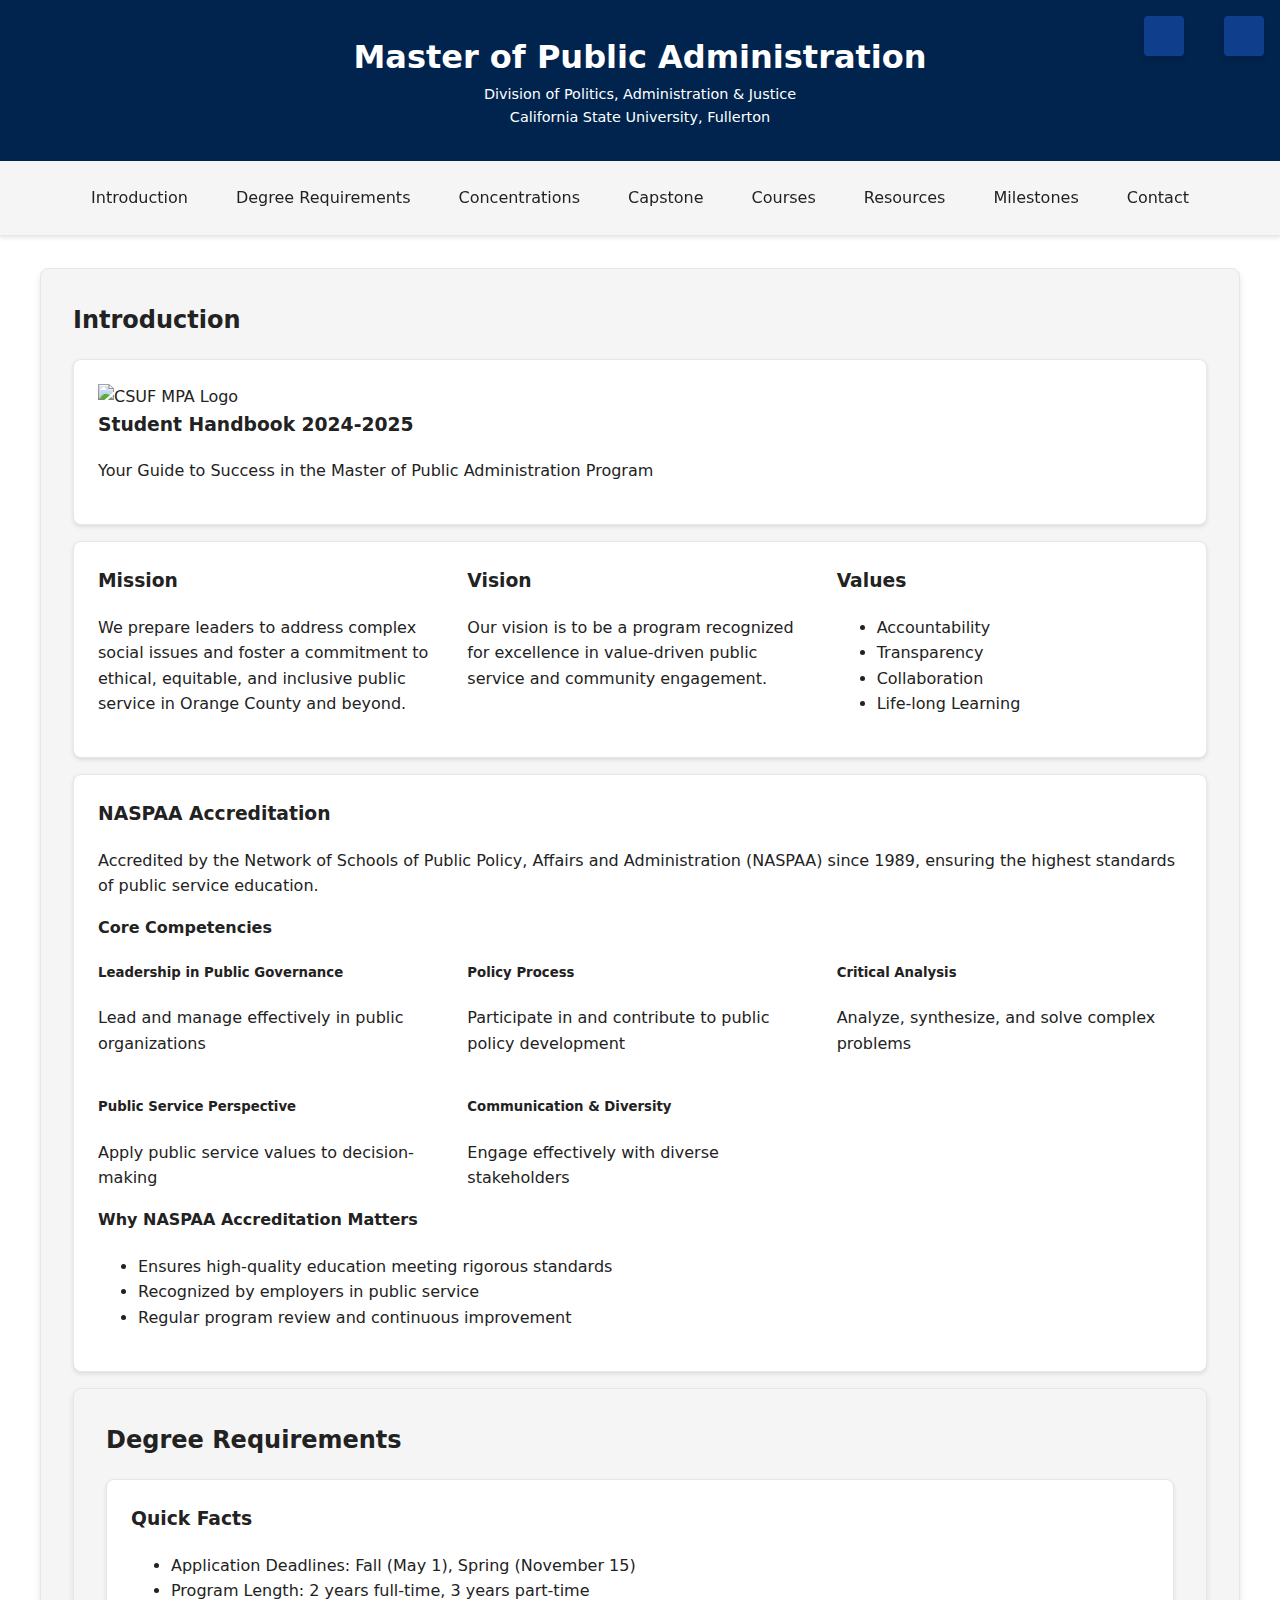
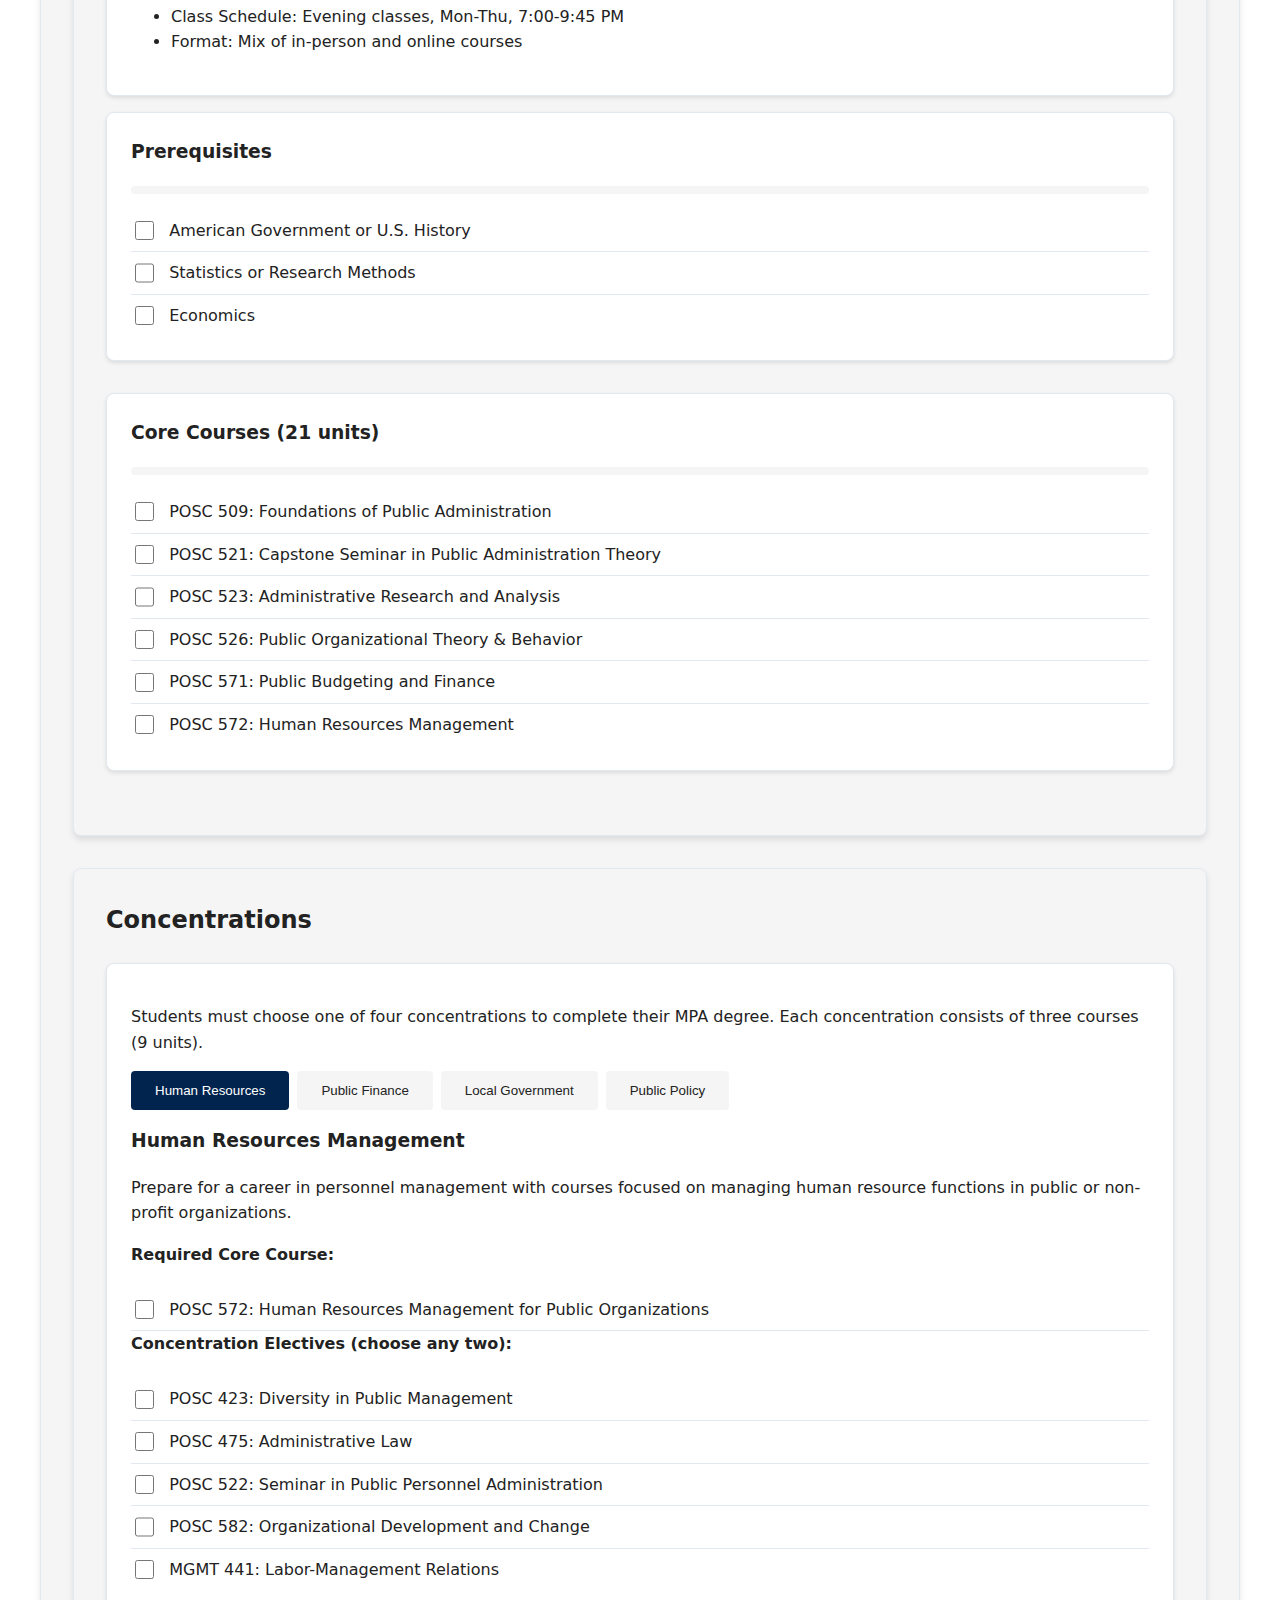
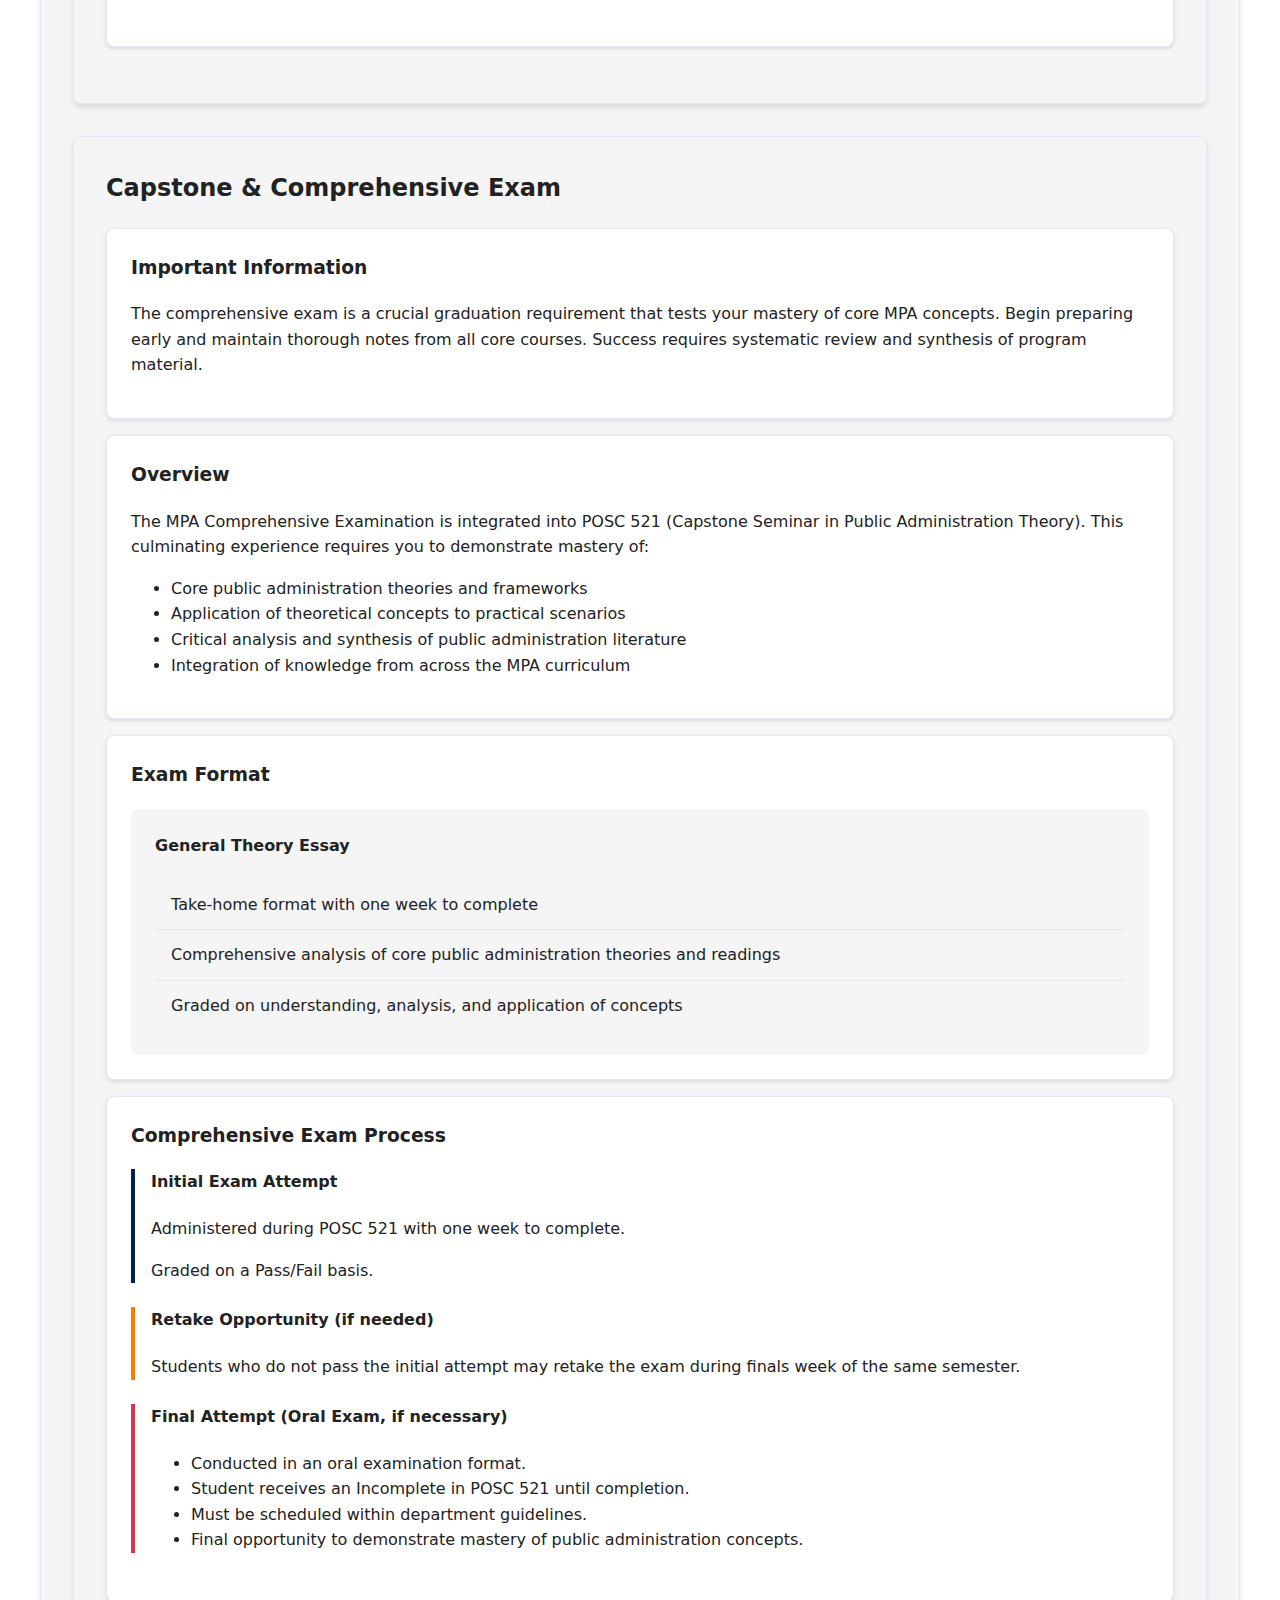
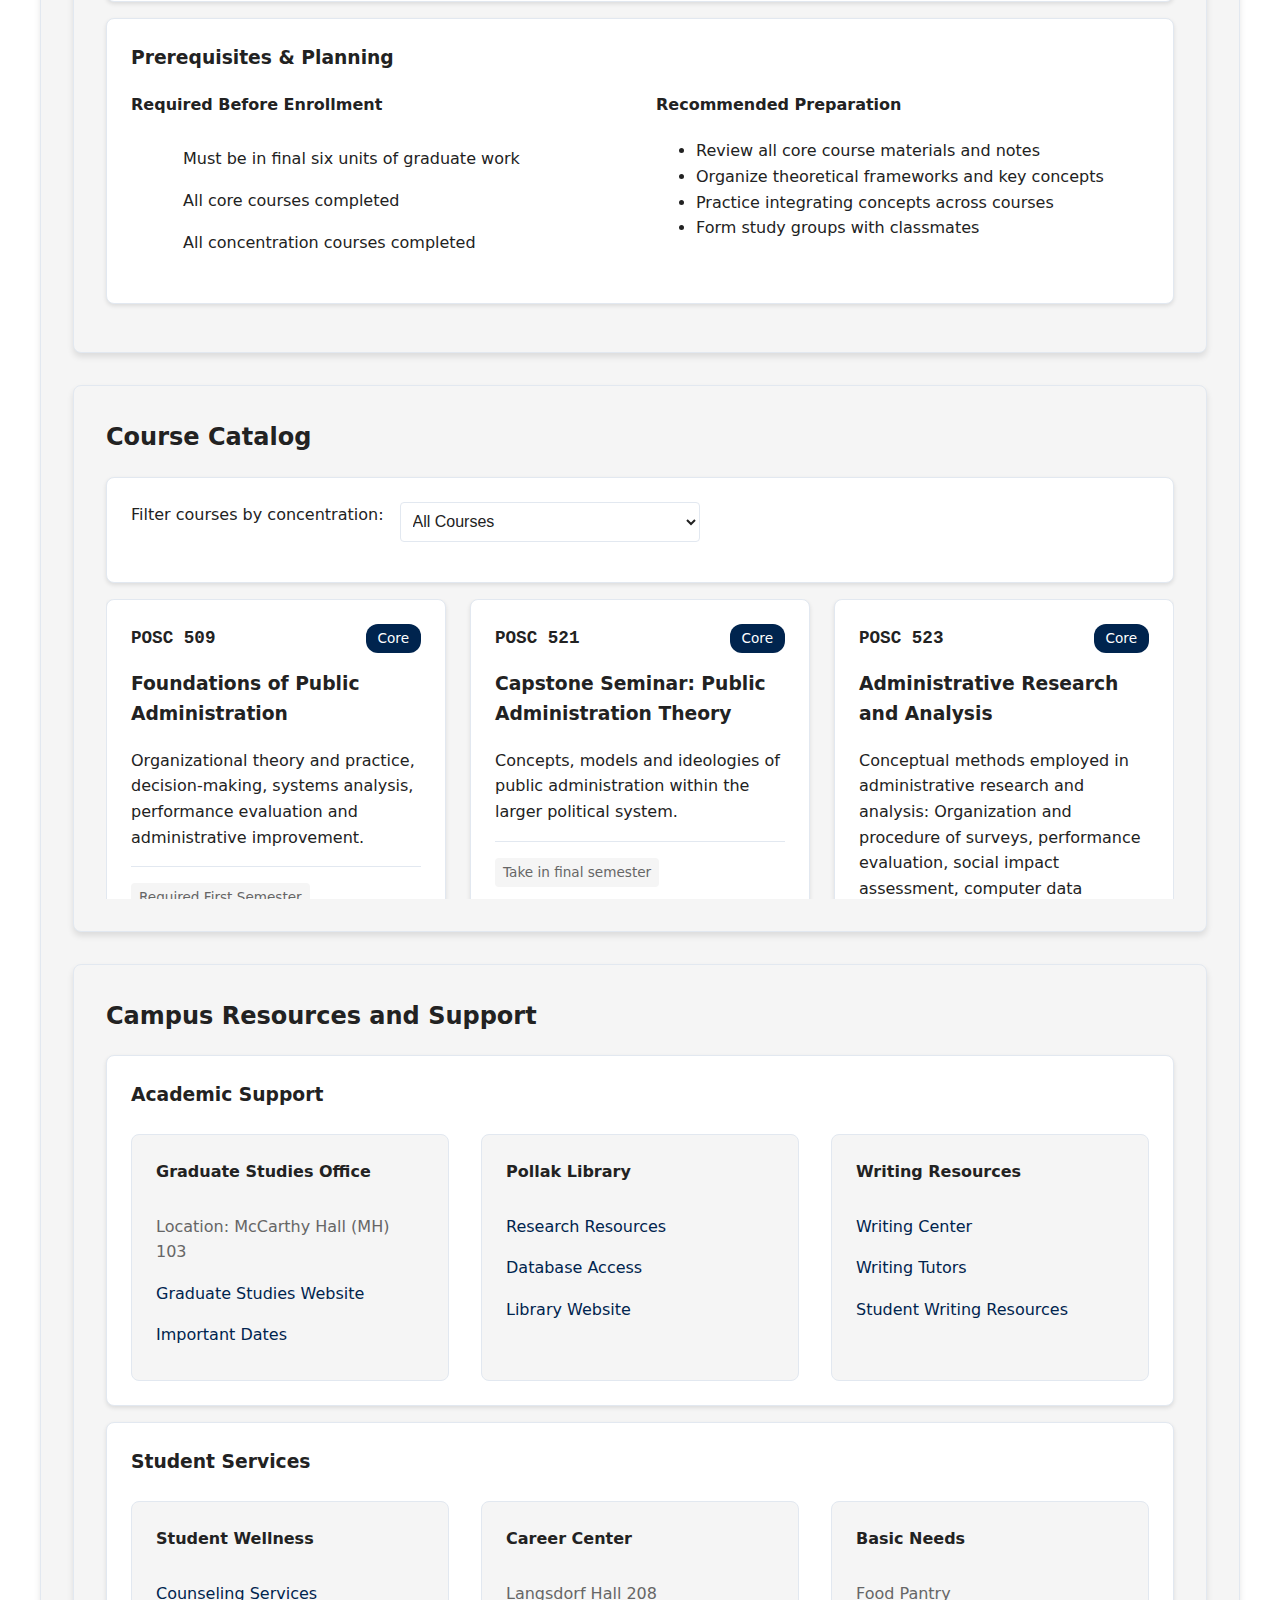
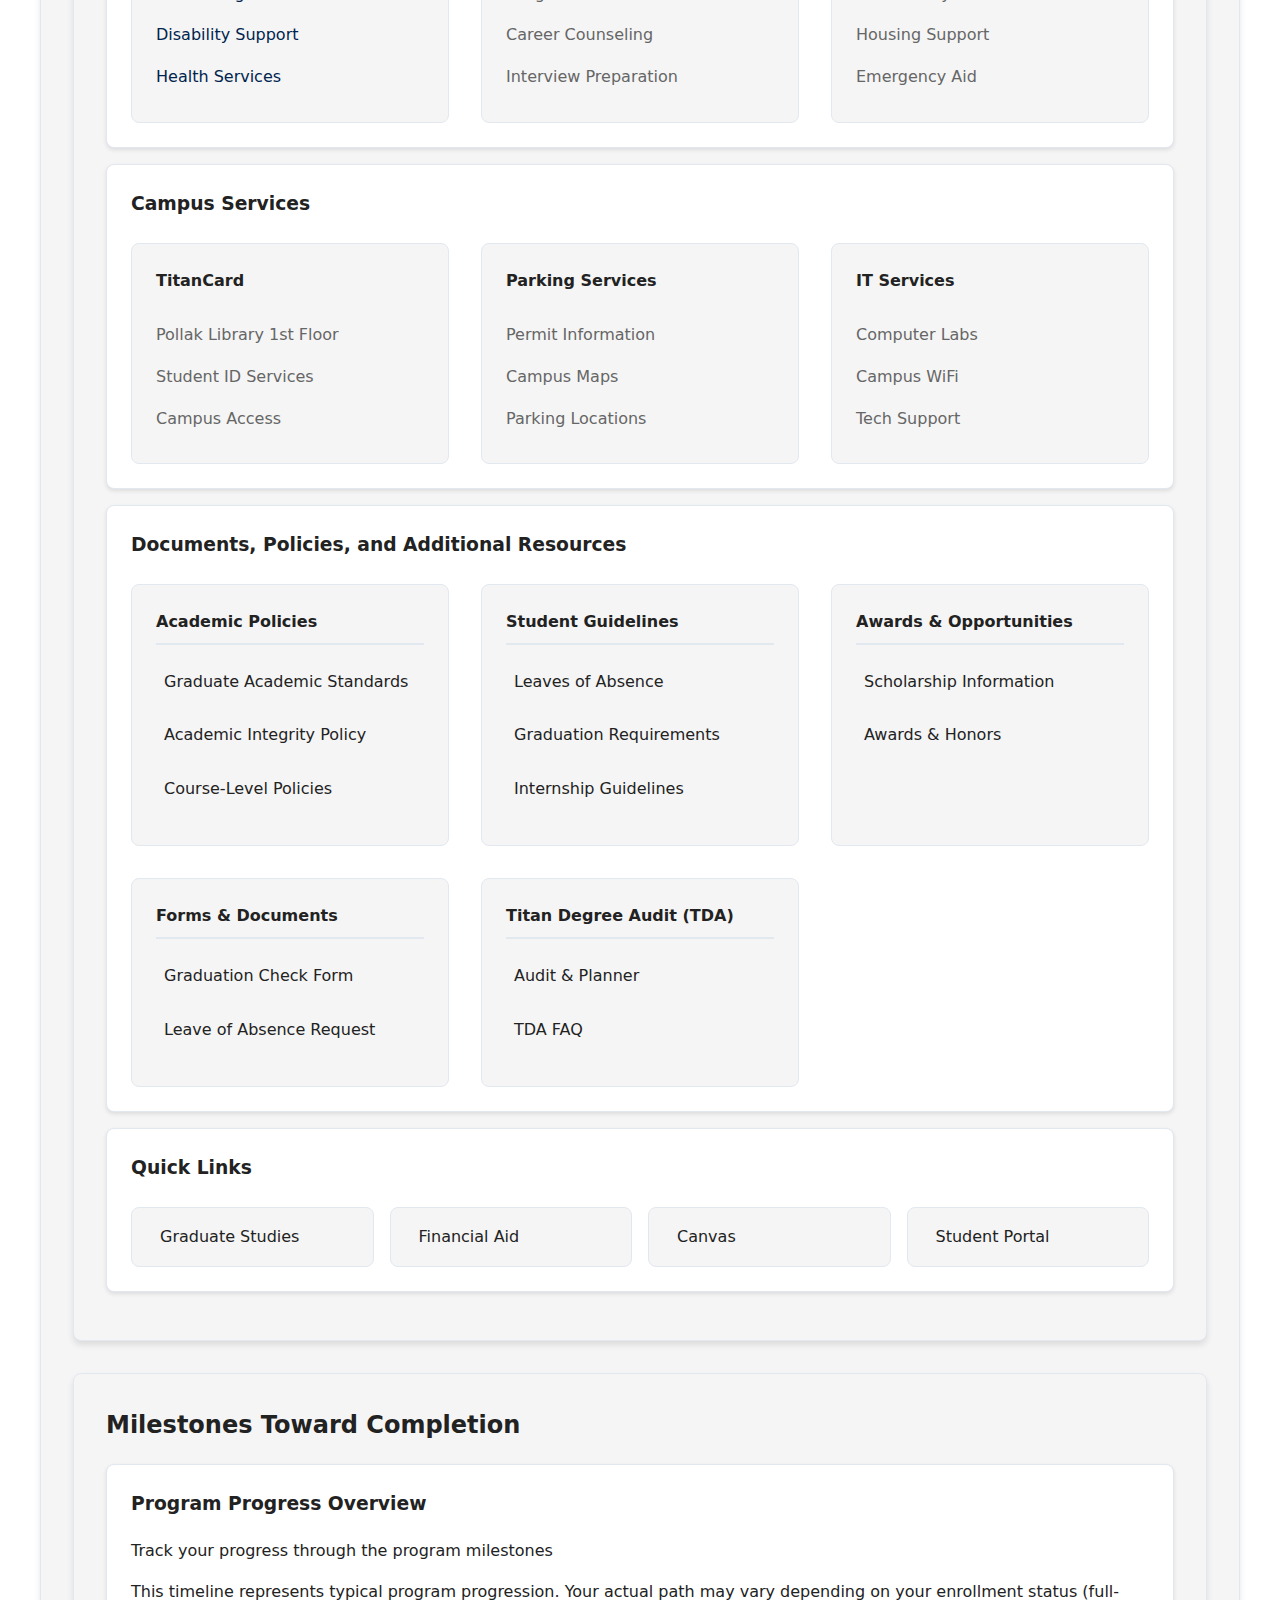
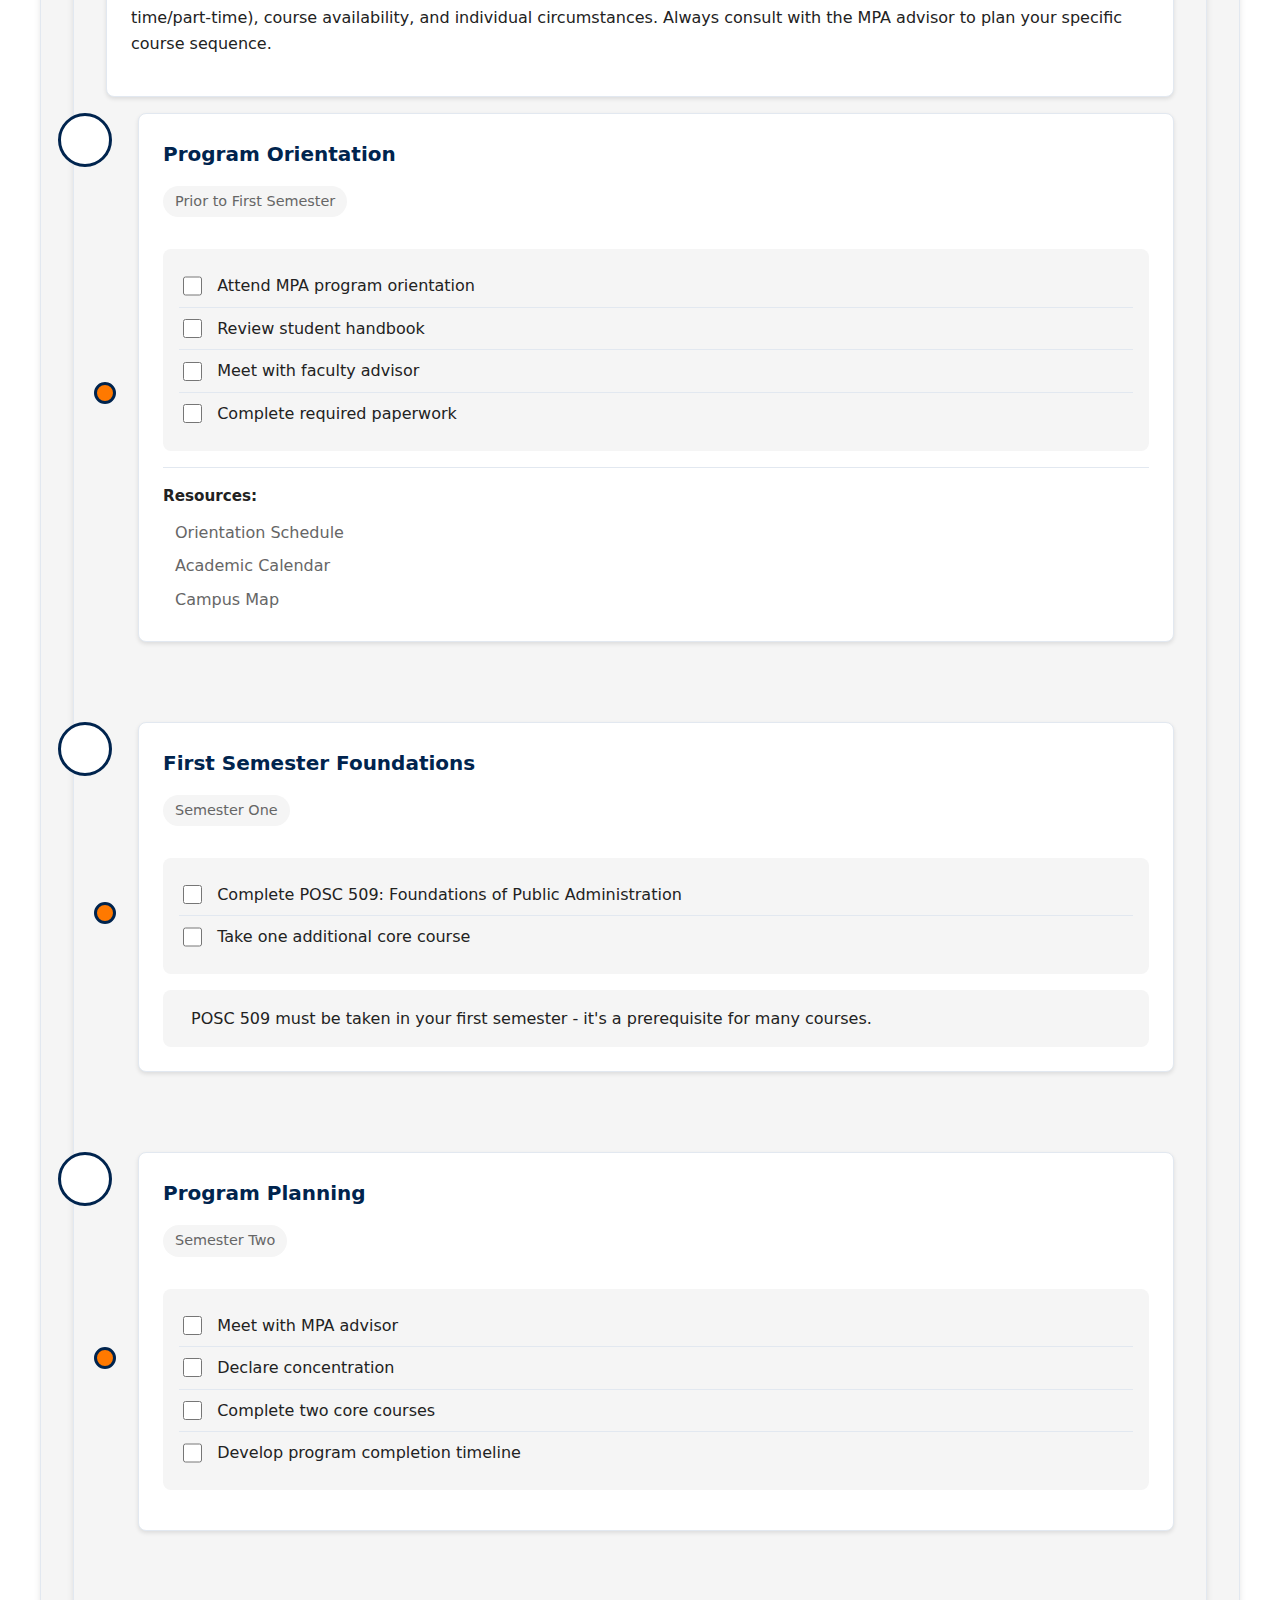
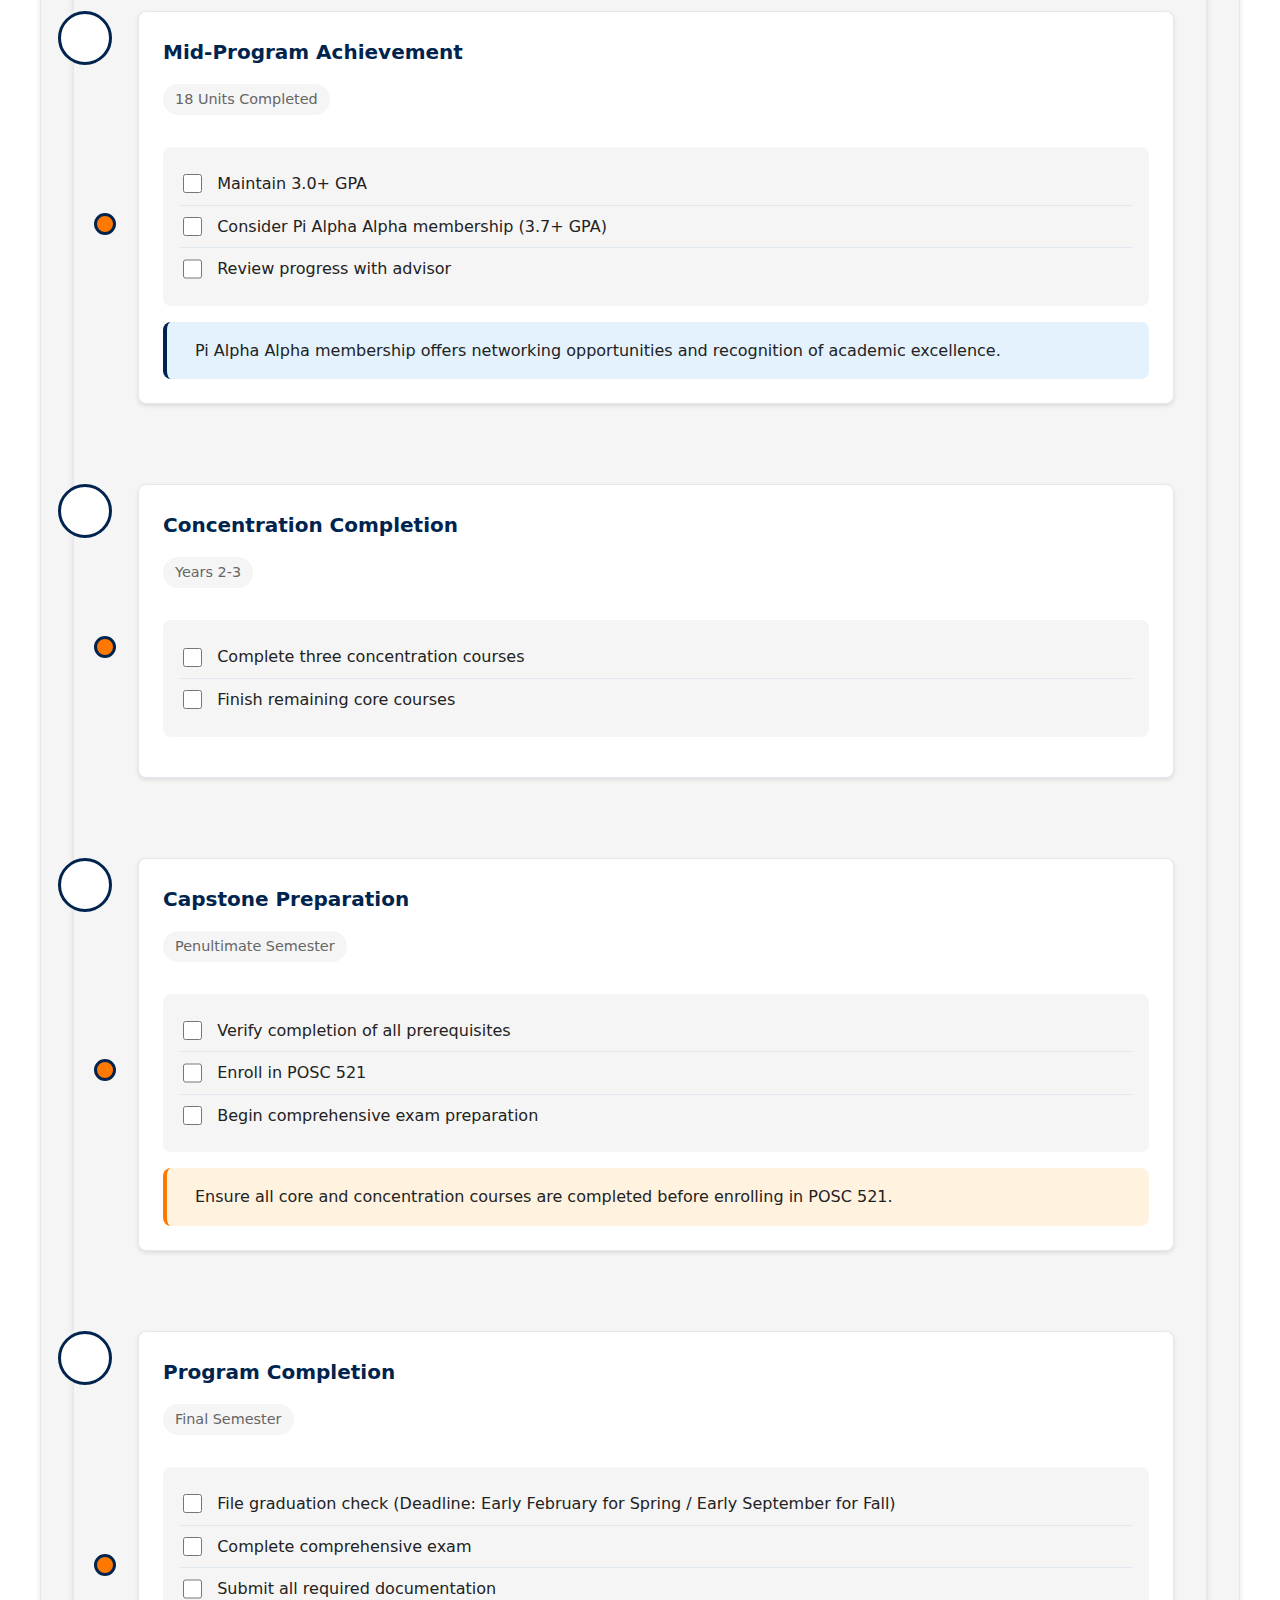
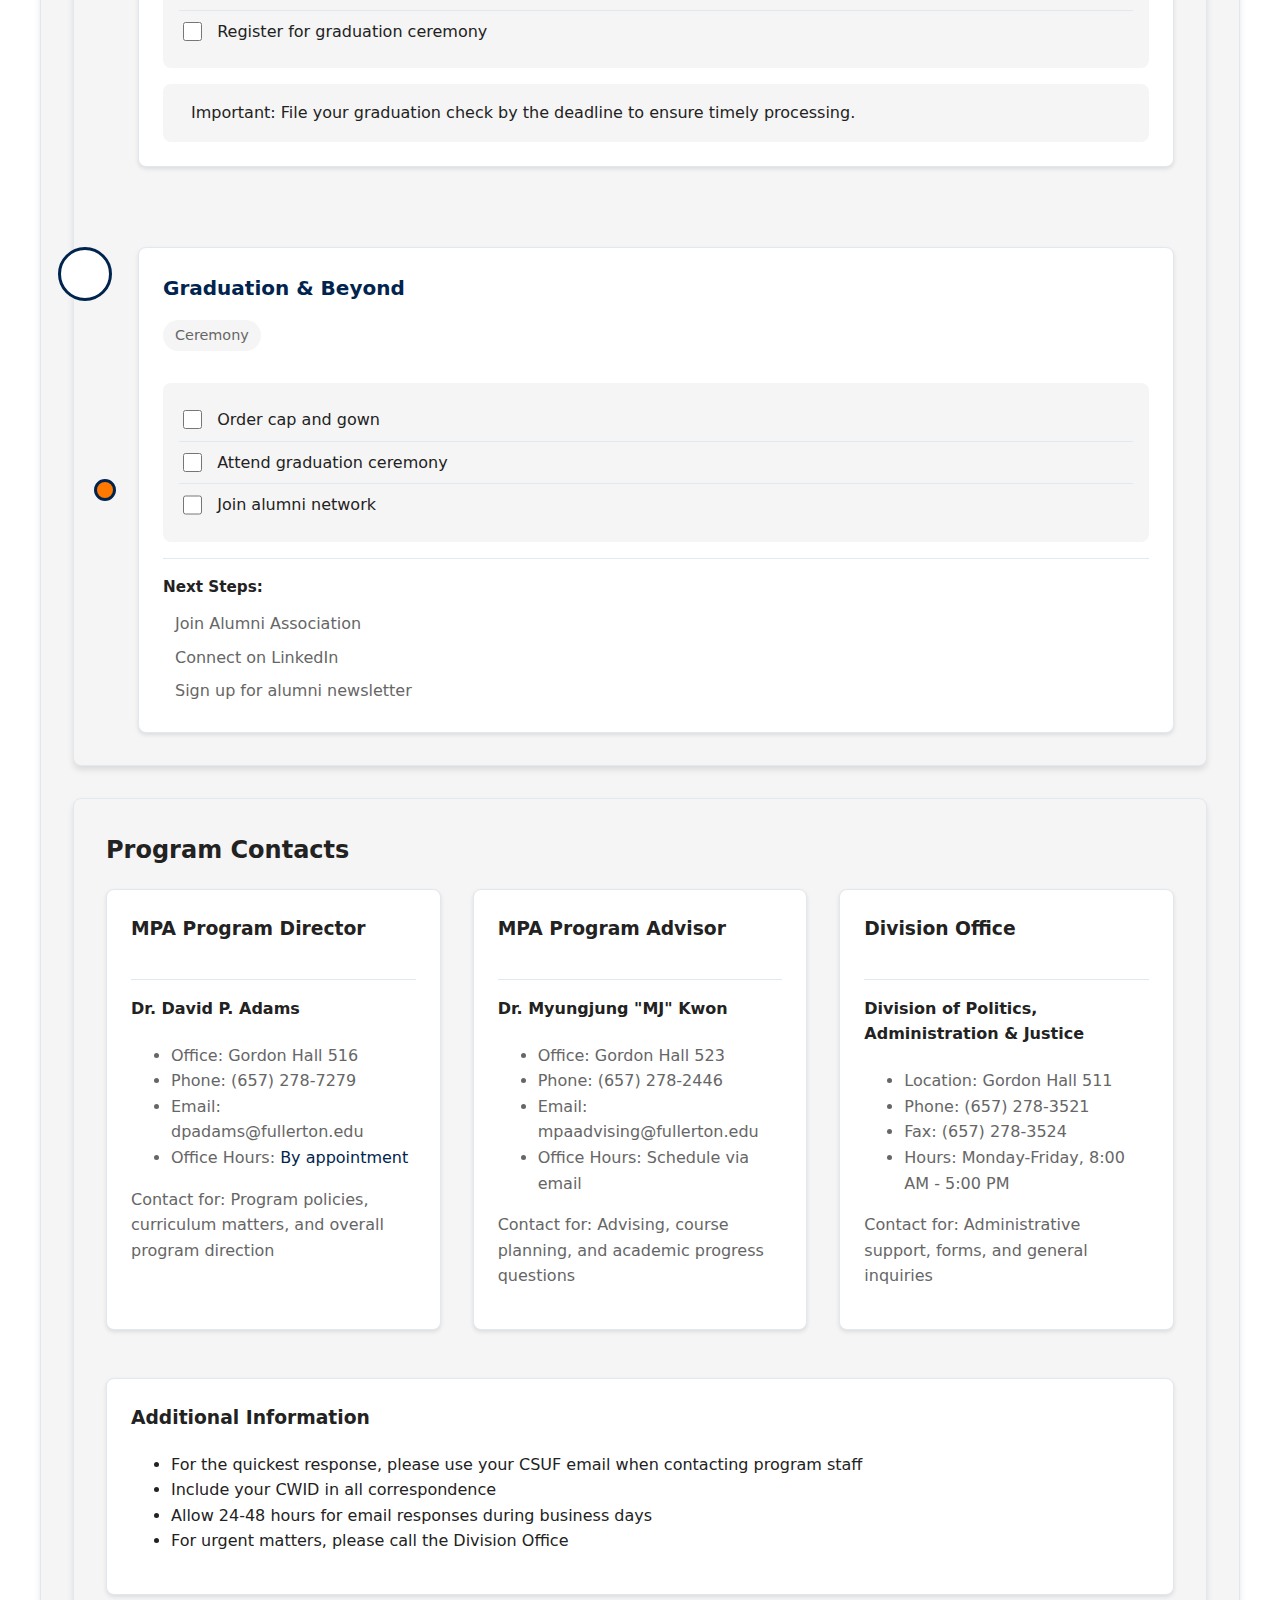
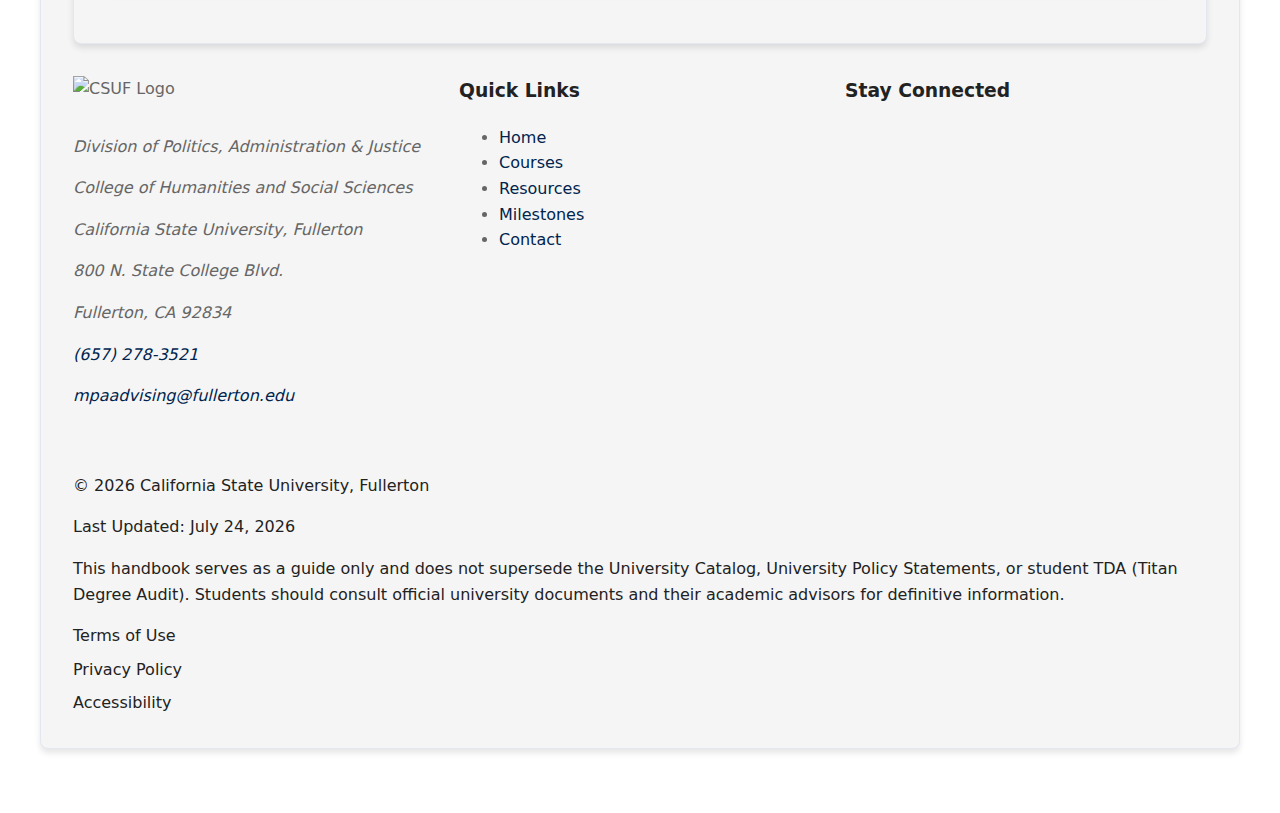
==== commit 3307646e: "i think it's nearly accessible" ====
--- a/index.html
+++ b/index.html
@@ -16,7 +16,6 @@
         <a href="https://csuf-mpa.github.io/mpa_handbook/" target="_blank" class="popout-button" aria-label="Open in new window">
             <i class="fas fa-external-link-alt"></i>
         </a>
-    </div>
     </aside>
 
   
@@ -192,284 +191,291 @@
             </div>
         </div>
 
-        <!-- Degree Requirements Section -->
-        <section id="requirements" class="section">
-            
-            <h2>Degree Requirements</h2>
-            <div class="card">
-                <div class="bg-blue-50 border-l-4 border-blue-500 p-4">
-                    <h3 class="font-semibold">Quick Facts</h3>
-                    <ul class="mt-2 space-y-2">
-                        <li>Application Deadlines: Fall (May 1), Spring (November 15)</li>
-                        <li>Program Length: 2 years full-time, 3 years part-time</li>
-                        <li>Class Schedule: Evening classes, Mon-Thu, 7:00-9:45 PM</li>
-                        <li>Format: Mix of in-person and online courses</li>
-                    </ul>
-                </div>
-            </div>
-            <!-- Prerequisites Card -->
-            <div class="card checklist-section">
-                <h3>Prerequisites</h3>
-                <div class="progress-container">
-                    <label id="prereq-progress" class="sr-only">Prerequisites completion progress</label>
-                    <div class="progress-bar"
-                        role="progressbar"
-                        aria-labelledby="prereq-progress"
-                        aria-valuenow="0"
-                        aria-valuemin="0"
-                        aria-valuemax="100"
-                        aria-valuetext="0 percent of prerequisites completed">
-                    </div>
-                </div>
-                <div class="checklist-items">
-                    <div class="checklist-item">
-                        <input type="checkbox" id="prereq1">
-                        <label for="prereq1">American Government or U.S. History</label>
-                    </div>
-                    <div class="checklist-item">
-                        <input type="checkbox" id="prereq2">
-                        <label for="prereq2">Statistics or Research Methods</label>
-                    </div>
-                    <div class="checklist-item">
-                        <input type="checkbox" id="prereq3">
-                        <label for="prereq3">Economics</label>
-                    </div>
-                </div>
-            </div>
-        
-            <!-- Core Courses Card -->
-            <div class="card checklist-section">
-                <h3>Core Courses (21 units)</h3>
-                <div class="progress-container">
-                    <label id="progress-status" class="sr-only">Progress status</label>
-                    <div class="progress-bar"
-                        role="progressbar"
-                        aria-labelledby="progress-status"
-                        aria-valuenow="0"
-                        aria-valuemin="0" 
-                        aria-valuemax="100"
-                        aria-valuetext="0 percent complete">
-                    </div>
-                 </div>
-                <div class="checklist-items">
-                    <div class="checklist-item">
-                        <input type="checkbox" id="core1">
-                        <label for="core1">POSC 509: Foundations of Public Administration</label>
-                    </div>
-                    <div class="checklist-item">
-                        <input type="checkbox" id="core2">
-                        <label for="core2">POSC 521: Capstone Seminar in Public Administration Theory</label>
-                    </div>
-                    <div class="checklist-item">
-                        <input type="checkbox" id="core3">
-                        <label for="core3">POSC 523: Administrative Research and Analysis</label>
-                    </div>
-                    <div class="checklist-item">
-                        <input type="checkbox" id="core4">
-                        <label for="core4">POSC 526: Public Organizational Theory & Behavior</label>
-                    </div>
-                    <div class="checklist-item">
-                        <input type="checkbox" id="core5">
-                        <label for="core5">POSC 571: Public Budgeting and Finance</label>
-                    </div>
-                    <div class="checklist-item">
-                        <input type="checkbox" id="core6">
-                        <label for="core6">POSC 572: Human Resources Management</label>
-                    </div>
-                </div>
-            </div>
-        </section>
-
-        <!-- Concentrations Section -->
+<!-- Degree Requirements Section -->
+<section id="requirements" class="section">
+    <h2>Degree Requirements</h2>
+    <div class="card">
+        <div class="bg-blue-50 border-l-4 border-blue-500 p-4">
+            <h3 class="font-semibold">Quick Facts</h3>
+            <ul class="mt-2 space-y-2">
+                <li>Application Deadlines: Fall (May 1), Spring (November 15)</li>
+                <li>Program Length: 2 years full-time, 3 years part-time</li>
+                <li>Class Schedule: Evening classes, Mon-Thu, 7:00-9:45 PM</li>
+                <li>Format: Mix of in-person and online courses</li>
+            </ul>
+        </div>
+    </div>
+
+    <!-- Prerequisites Card -->
+    <div class="card checklist-section">
+        <h3>Prerequisites</h3>
+        <div class="progress-container">
+            <label id="prereq-progress-label" class="sr-only">Prerequisites completion progress</label>
+            <div class="progress-bar"
+                role="progressbar"
+                aria-labelledby="prereq-progress-label"
+                aria-valuenow="0"
+                aria-valuemin="0"
+                aria-valuemax="100"
+                aria-valuetext="0% complete">
+            </div>
+        </div>
+        <div class="checklist-items" role="group" aria-labelledby="prereq-heading">
+            <div class="checklist-item">
+                <input type="checkbox" id="prereq1" aria-describedby="prereq-progress-label">
+                <label for="prereq1">American Government or U.S. History</label>
+            </div>
+            <div class="checklist-item">
+                <input type="checkbox" id="prereq2" aria-describedby="prereq-progress-label">
+                <label for="prereq2">Statistics or Research Methods</label>
+            </div>
+            <div class="checklist-item">
+                <input type="checkbox" id="prereq3" aria-describedby="prereq-progress-label">
+                <label for="prereq3">Economics</label>
+            </div>
+        </div>
+    </div>
+
+    <!-- Core Courses Card -->
+    <div class="card checklist-section">
+        <h3>Core Courses (21 units)</h3>
+        <div class="progress-container">
+            <label id="core-progress-label" class="sr-only">Core courses completion progress</label>
+            <div class="progress-bar"
+                role="progressbar"
+                aria-labelledby="core-progress-label"
+                aria-valuenow="0"
+                aria-valuemin="0"
+                aria-valuemax="100"
+                aria-valuetext="0% complete">
+            </div>
+        </div>
+        <div class="checklist-items" role="group" aria-labelledby="core-heading">
+            <div class="checklist-item">
+                <input type="checkbox" id="core1" aria-describedby="core-progress-label">
+                <label for="core1">POSC 509: Foundations of Public Administration</label>
+            </div>
+            <div class="checklist-item">
+                <input type="checkbox" id="core2" aria-describedby="core-progress-label">
+                <label for="core2">POSC 521: Capstone Seminar in Public Administration Theory</label>
+            </div>
+            <div class="checklist-item">
+                <input type="checkbox" id="core3" aria-describedby="core-progress-label">
+                <label for="core3">POSC 523: Administrative Research and Analysis</label>
+            </div>
+            <div class="checklist-item">
+                <input type="checkbox" id="core4" aria-describedby="core-progress-label">
+                <label for="core4">POSC 526: Public Organizational Theory & Behavior</label>
+            </div>
+            <div class="checklist-item">
+                <input type="checkbox" id="core5" aria-describedby="core-progress-label">
+                <label for="core5">POSC 571: Public Budgeting and Finance</label>
+            </div>
+            <div class="checklist-item">
+                <input type="checkbox" id="core6" aria-describedby="core-progress-label">
+                <label for="core6">POSC 572: Human Resources Management</label>
+            </div>
+        </div>
+    </div>
+</section>
+
+ <!-- Concentrations Section -->
 <section id="concentrations" class="section">
     <h2>Concentrations</h2>
     
-    <div class="card">
+    <div class="card tab-container">
         <p>Students must choose one of four concentrations to complete their MPA degree. Each concentration consists of three courses (9 units).</p>
         
-        <div class="tab-list" role="tablist">
+        <div class="tab-list" role="tablist" aria-label="Concentration Selection">
             <button class="tab active" role="tab" 
-                    onclick="switchTab('hr', this)"
+                    id="tab-hr"
                     data-tab="hr" 
-                    aria-selected="true">
+                    aria-controls="panel-hr" 
+                    aria-selected="true"
+                    tabindex="0">
                 Human Resources
             </button>
             <button class="tab" role="tab"
-                    onclick="switchTab('finance', this)"
+                    id="tab-finance"
                     data-tab="finance"
-                    aria-selected="false">
+                    aria-controls="panel-finance"
+                    aria-selected="false"
+                    tabindex="-1">
                 Public Finance
             </button>
             <button class="tab" role="tab"
-                    onclick="switchTab('local', this)"
+                    id="tab-local"
                     data-tab="local"
-                    aria-selected="false">
+                    aria-controls="panel-local"
+                    aria-selected="false"
+                    tabindex="-1">
                 Local Government
             </button>
             <button class="tab" role="tab"
-                    onclick="switchTab('policy', this)"
+                    id="tab-policy"
                     data-tab="policy"
-                    aria-selected="false">
+                    aria-controls="panel-policy"
+                    aria-selected="false"
+                    tabindex="-1">
                 Public Policy
             </button>
         </div>
 
-                    <!-- HR Concentration -->
-                    <div id="hr" class="tab-content active">
-                        <h3>Human Resources Management</h3>
-                        <p>Prepare for a career in personnel management with courses focused on managing human resource functions in public or non-profit organizations.</p>
-                        
-                        <div class="checklist-section">
-                            <h4>Required Core Course:</h4>
-                            <div class="checklist-item">
-                                <input type="checkbox" id="hr-core">
-                                <label for="hr-core">POSC 572: Human Resources Management for Public Organizations</label>
-                            </div>
-
-                            <h4>Concentration Electives (choose any two):</h4>
-                            <div class="checklist-item">
-                                <input type="checkbox" id="hr-1">
-                                <label for="hr-1">POSC 423: Diversity in Public Management</label>
-                            </div>
-                            <div class="checklist-item">
-                                <input type="checkbox" id="hr-2">
-                                <label for="hr-2">POSC 475: Administrative Law</label>
-                            </div>
-                            <div class="checklist-item">
-                                <input type="checkbox" id="hr-3">
-                                <label for="hr-3">POSC 522: Seminar in Public Personnel Administration</label>
-                            </div>
-                            <div class="checklist-item">
-                                <input type="checkbox" id="hr-4">
-                                <label for="hr-4">POSC 582: Organizational Development and Change</label>
-                            </div>
-                            <div class="checklist-item">
-                                <input type="checkbox" id="hr-5">
-                                <label for="hr-5">MGMT 441: Labor-Management Relations</label>
-                            </div>
-                        </div>
-                    </div>
-
-                    <!-- Finance Concentration -->
-                    <div id="finance" class="tab-content">
-                        <h3>Public Finance</h3>
-                        <p>Prepare for a career in public financial management by developing expertise in public finance concepts, financial management best practices, and economic analysis.</p>
-                        
-                        <div class="checklist-section">
-                            <h4>Required Core Courses:</h4>
-                            <div class="checklist-item">
-                                <input type="checkbox" id="fin-core1">
-                                <label for="fin-core1">POSC 571: Public Budgeting and Finance</label>
-                            </div>
-                            <div class="checklist-item">
-                                <input type="checkbox" id="fin-core2">
-                                <label for="fin-core2">POSC 583: Public Budgeting and Finance II</label>
-                            </div>
-
-                            <h4>Concentration Electives (choose one):</h4>
-                            <div class="checklist-item">
-                                <input type="checkbox" id="fin-1">
-                                <label for="fin-1">POSC 421: Government & the Economy</label>
-                            </div>
-                            <div class="checklist-item">
-                                <input type="checkbox" id="fin-2">
-                                <label for="fin-2">POSC 425: Policy Analysis</label>
-                            </div>
-                            <div class="checklist-item">
-                                <input type="checkbox" id="fin-3">
-                                <label for="fin-3">ECON 416: Benefit Cost and Microeconomic Policy Analysis</label>
-                            </div>
-                            <div class="checklist-item">
-                                <input type="checkbox" id="fin-4">
-                                <label for="fin-4">ECON 417: Public Finance</label>
-                            </div>
-                        </div>
-                    </div>
-
-                    <!-- Local Government Concentration -->
-                    <div id="local" class="tab-content">
-                        <h3>Local Government Management</h3>
-                        <p>Prepare for a career in local government through courses that combine theoretical knowledge with practical skills essential for local government managers.</p>
-                        
-                        <div class="checklist-section">
-                            <h4>Required Core Course:</h4>
-                            <div class="checklist-item">
-                                <input type="checkbox" id="local-core">
-                                <label for="local-core">POSC 525: Local Government Management</label>
-                            </div>
-
-                            <h4>Choose One Core Course:</h4>
-                            <div class="checklist-item">
-                                <input type="checkbox" id="local-core1">
-                                <label for="local-core1">POSC 427: Metropolitan Politics and Policymaking</label>
-                            </div>
-                            <div class="checklist-item">
-                                <input type="checkbox" id="local-core2">
-                                <label for="local-core2">POSC 519: State and Local Government</label>
-                            </div>
-
-                            <h4>Concentration Electives (choose one):</h4>
-                            <div class="checklist-item">
-                                <input type="checkbox" id="local-1">
-                                <label for="local-1">POSC/GEOG 478: Urban Planning Principles</label>
-                            </div>
-                            <div class="checklist-item">
-                                <input type="checkbox" id="local-2">
-                                <label for="local-2">POSC/GEOG 484: Planning Methods</label>
-                            </div>
-                            <div class="checklist-item">
-                                <input type="checkbox" id="local-3">
-                                <label for="local-3">POSC 580: Emergency Management in Public Administration</label>
-                            </div>
-                            <div class="checklist-item">
-                                <input type="checkbox" id="local-4">
-                                <label for="local-4">POSC 588: Collaborative Governance</label>
-                            </div>
-                        </div>
-                    </div>
-
-                    <!-- Public Policy Concentration -->
-                    <div id="policy" class="tab-content">
-                        <h3>Public Policy</h3>
-                        <p>Prepare for a career in policy analysis and development through courses focused on the policy process, analysis techniques, and specific policy domains.</p>
-                        
-                        <div class="checklist-section">
-                            <h4>Required Core Courses:</h4>
-                            <div class="checklist-item">
-                                <input type="checkbox" id="policy-core1">
-                                <label for="policy-core1">POSC 425: Policy Analysis</label>
-                            </div>
-                            <div class="checklist-item">
-                                <input type="checkbox" id="policy-core2">
-                                <label for="policy-core2">POSC 528: Seminar in Public Policy</label>
-                            </div>
-
-                            <h4>Concentration Electives (choose one):</h4>
-                            <div class="checklist-item">
-                                <input type="checkbox" id="policy-1">
-                                <label for="policy-1">POSC 421: Government and the Economy</label>
-                            </div>
-                            <div class="checklist-item">
-                                <input type="checkbox" id="policy-2">
-                                <label for="policy-2">POSC 426: Education Politics and Policy</label>
-                            </div>
-                            <div class="checklist-item">
-                                <input type="checkbox" id="policy-3">
-                                <label for="policy-3">POSC 427: Metropolitan Politics and Policymaking</label>
-                            </div>
-                            <div class="checklist-item">
-                                <input type="checkbox" id="policy-4">
-                                <label for="policy-4">POSC 539: Seminar in Nonprofit Sector Management</label>
-                            </div>
-                            <div class="checklist-item">
-                                <input type="checkbox" id="policy-5">
-                                <label for="policy-5">PUBH 524: Public Health Administration</label>
-                            </div>
-                        </div>
-                    </div>
-                </div>
-            </div>
-        </section>
+        <!-- HR Concentration -->
+        <div id="panel-hr" class="tab-content active" role="tabpanel" aria-labelledby="tab-hr">
+            <h3>Human Resources Management</h3>
+            <p>Prepare for a career in personnel management with courses focused on managing human resource functions in public or non-profit organizations.</p>
+            
+            <div class="checklist-section">
+                <h4>Required Core Course:</h4>
+                <div class="checklist-item">
+                    <input type="checkbox" id="hr-core">
+                    <label for="hr-core">POSC 572: Human Resources Management for Public Organizations</label>
+                </div>
+
+                <h4>Concentration Electives (choose any two):</h4>
+                <div class="checklist-item">
+                    <input type="checkbox" id="hr-1">
+                    <label for="hr-1">POSC 423: Diversity in Public Management</label>
+                </div>
+                <div class="checklist-item">
+                    <input type="checkbox" id="hr-2">
+                    <label for="hr-2">POSC 475: Administrative Law</label>
+                </div>
+                <div class="checklist-item">
+                    <input type="checkbox" id="hr-3">
+                    <label for="hr-3">POSC 522: Seminar in Public Personnel Administration</label>
+                </div>
+                <div class="checklist-item">
+                    <input type="checkbox" id="hr-4">
+                    <label for="hr-4">POSC 582: Organizational Development and Change</label>
+                </div>
+                <div class="checklist-item">
+                    <input type="checkbox" id="hr-5">
+                    <label for="hr-5">MGMT 441: Labor-Management Relations</label>
+                </div>
+            </div>
+        </div>
+
+        <!-- Finance Concentration -->
+        <div id="panel-finance" class="tab-content" role="tabpanel" aria-labelledby="tab-finance" hidden>
+            <h3>Public Finance</h3>
+            <p>Prepare for a career in public financial management by developing expertise in public finance concepts, financial management best practices, and economic analysis.</p>
+            
+            <div class="checklist-section">
+                <h4>Required Core Courses:</h4>
+                <div class="checklist-item">
+                    <input type="checkbox" id="fin-core1">
+                    <label for="fin-core1">POSC 571: Public Budgeting and Finance</label>
+                </div>
+                <div class="checklist-item">
+                    <input type="checkbox" id="fin-core2">
+                    <label for="fin-core2">POSC 583: Public Budgeting and Finance II</label>
+                </div>
+
+                <h4>Concentration Electives (choose one):</h4>
+                <div class="checklist-item">
+                    <input type="checkbox" id="fin-1">
+                    <label for="fin-1">POSC 421: Government & the Economy</label>
+                </div>
+                <div class="checklist-item">
+                    <input type="checkbox" id="fin-2">
+                    <label for="fin-2">POSC 425: Policy Analysis</label>
+                </div>
+                <div class="checklist-item">
+                    <input type="checkbox" id="fin-3">
+                    <label for="fin-3">ECON 416: Benefit Cost and Microeconomic Policy Analysis</label>
+                </div>
+                <div class="checklist-item">
+                    <input type="checkbox" id="fin-4">
+                    <label for="fin-4">ECON 417: Public Finance</label>
+                </div>
+            </div>
+        </div>
+
+        <!-- Local Government Concentration -->
+        <div id="panel-local" class="tab-content" role="tabpanel" aria-labelledby="tab-local" hidden>
+            <h3>Local Government Management</h3>
+            <p>Prepare for a career in local government through courses that combine theoretical knowledge with practical skills essential for local government managers.</p>
+            
+            <div class="checklist-section">
+                <h4>Required Core Course:</h4>
+                <div class="checklist-item">
+                    <input type="checkbox" id="local-core">
+                    <label for="local-core">POSC 525: Local Government Management</label>
+                </div>
+
+                <h4>Choose One Core Course:</h4>
+                <div class="checklist-item">
+                    <input type="checkbox" id="local-core1">
+                    <label for="local-core1">POSC 427: Metropolitan Politics and Policymaking</label>
+                </div>
+                <div class="checklist-item">
+                    <input type="checkbox" id="local-core2">
+                    <label for="local-core2">POSC 519: State and Local Government</label>
+                </div>
+
+                <h4>Concentration Electives (choose one):</h4>
+                <div class="checklist-item">
+                    <input type="checkbox" id="local-1">
+                    <label for="local-1">POSC/GEOG 478: Urban Planning Principles</label>
+                </div>
+                <div class="checklist-item">
+                    <input type="checkbox" id="local-2">
+                    <label for="local-2">POSC/GEOG 484: Planning Methods</label>
+                </div>
+                <div class="checklist-item">
+                    <input type="checkbox" id="local-3">
+                    <label for="local-3">POSC 580: Emergency Management in Public Administration</label>
+                </div>
+                <div class="checklist-item">
+                    <input type="checkbox" id="local-4">
+                    <label for="local-4">POSC 588: Collaborative Governance</label>
+                </div>
+            </div>
+        </div>
+
+        <!-- Public Policy Concentration -->
+        <div id="panel-policy" class="tab-content" role="tabpanel" aria-labelledby="tab-policy" hidden>
+            <h3>Public Policy</h3>
+            <p>Prepare for a career in policy analysis and development through courses focused on the policy process, analysis techniques, and specific policy domains.</p>
+            
+            <div class="checklist-section">
+                <h4>Required Core Courses:</h4>
+                <div class="checklist-item">
+                    <input type="checkbox" id="policy-core1">
+                    <label for="policy-core1">POSC 425: Policy Analysis</label>
+                </div>
+                <div class="checklist-item">
+                    <input type="checkbox" id="policy-core2">
+                    <label for="policy-core2">POSC 528: Seminar in Public Policy</label>
+                </div>
+
+                <h4>Concentration Electives (choose one):</h4>
+                <div class="checklist-item">
+                    <input type="checkbox" id="policy-1">
+                    <label for="policy-1">POSC 421: Government and the Economy</label>
+                </div>
+                <div class="checklist-item">
+                    <input type="checkbox" id="policy-2">
+                    <label for="policy-2">POSC 426: Education Politics and Policy</label>
+                </div>
+                <div class="checklist-item">
+                    <input type="checkbox" id="policy-3">
+                    <label for="policy-3">POSC 427: Metropolitan Politics and Policymaking</label>
+                </div>
+                <div class="checklist-item">
+                    <input type="checkbox" id="policy-4">
+                    <label for="policy-4">POSC 539: Seminar in Nonprofit Sector Management</label>
+                </div>
+                <div class="checklist-item">
+                    <input type="checkbox" id="policy-5">
+                    <label for="policy-5">PUBH 524: Public Health Administration</label>
+                </div>
+            </div>
+        </div>
+    </div>
+</section>
 
         <!-- Capstone Section -->
         <section id="capstone" class="section">
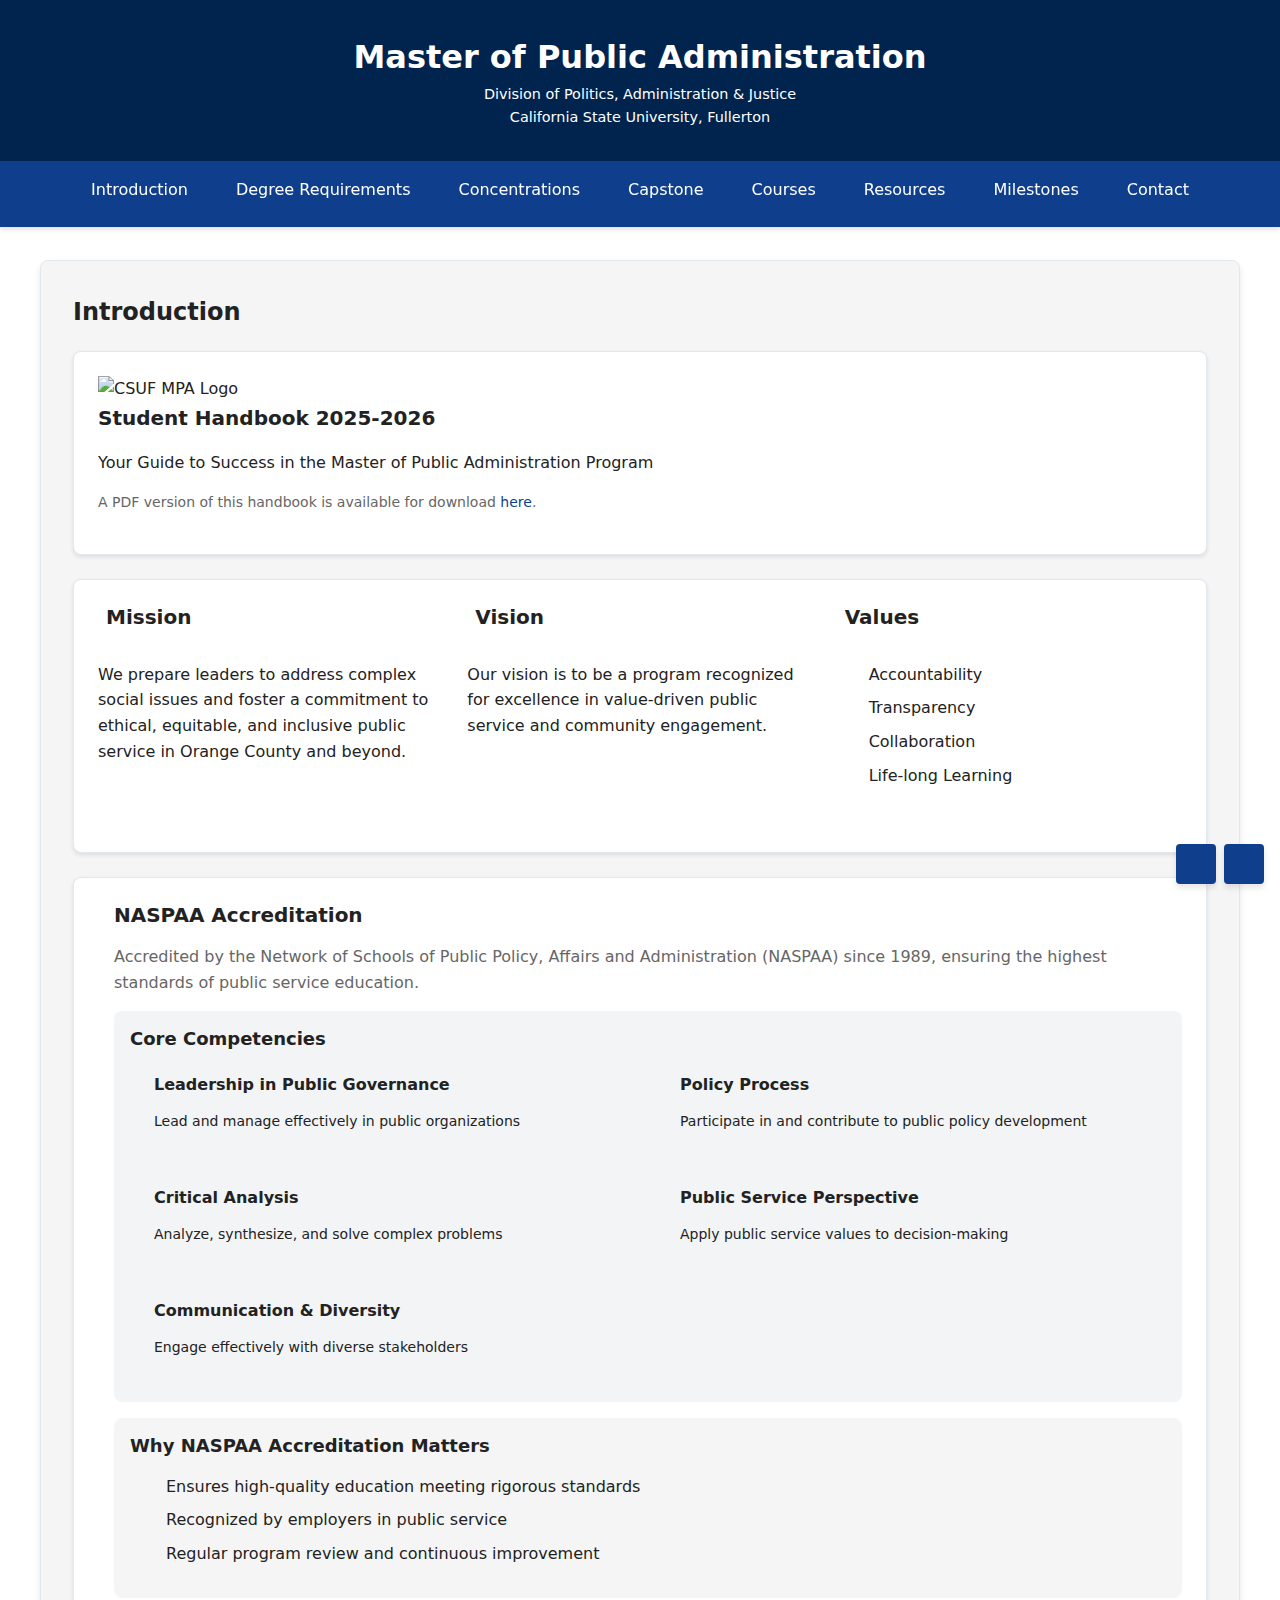
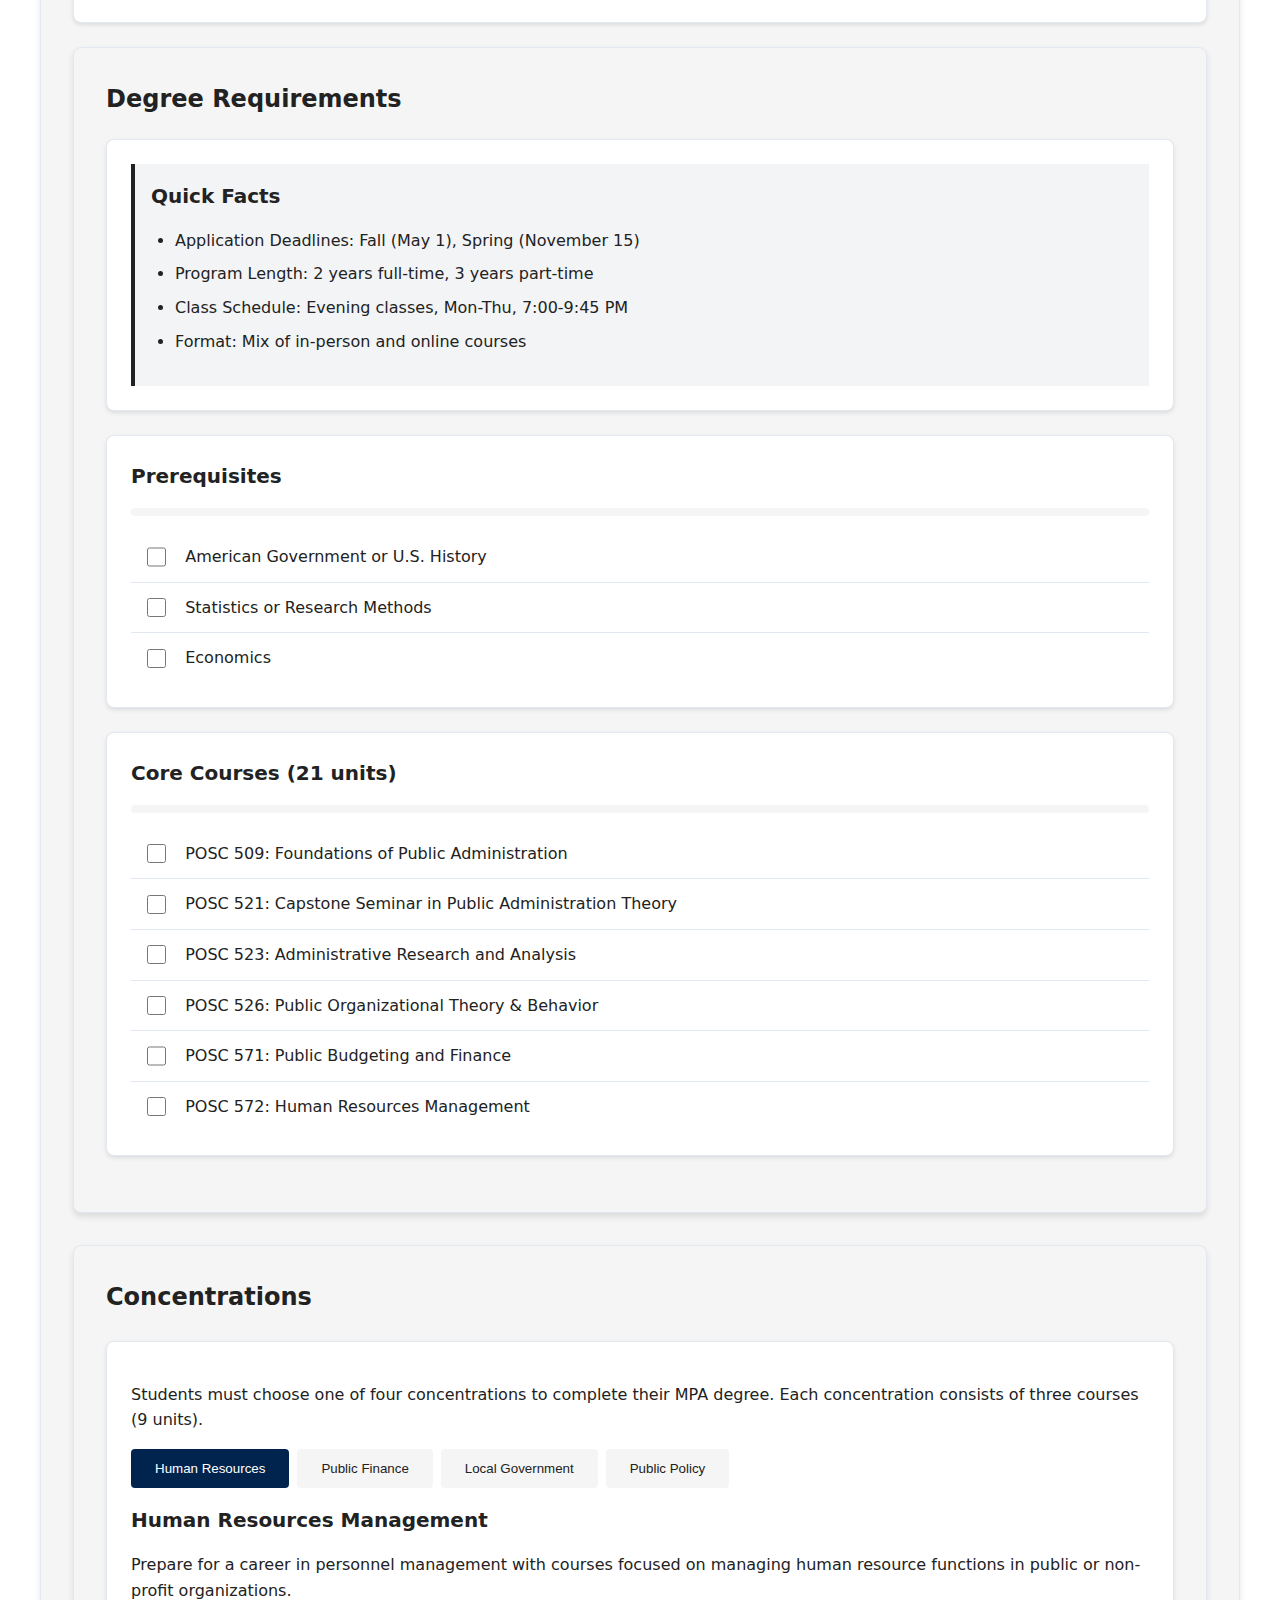
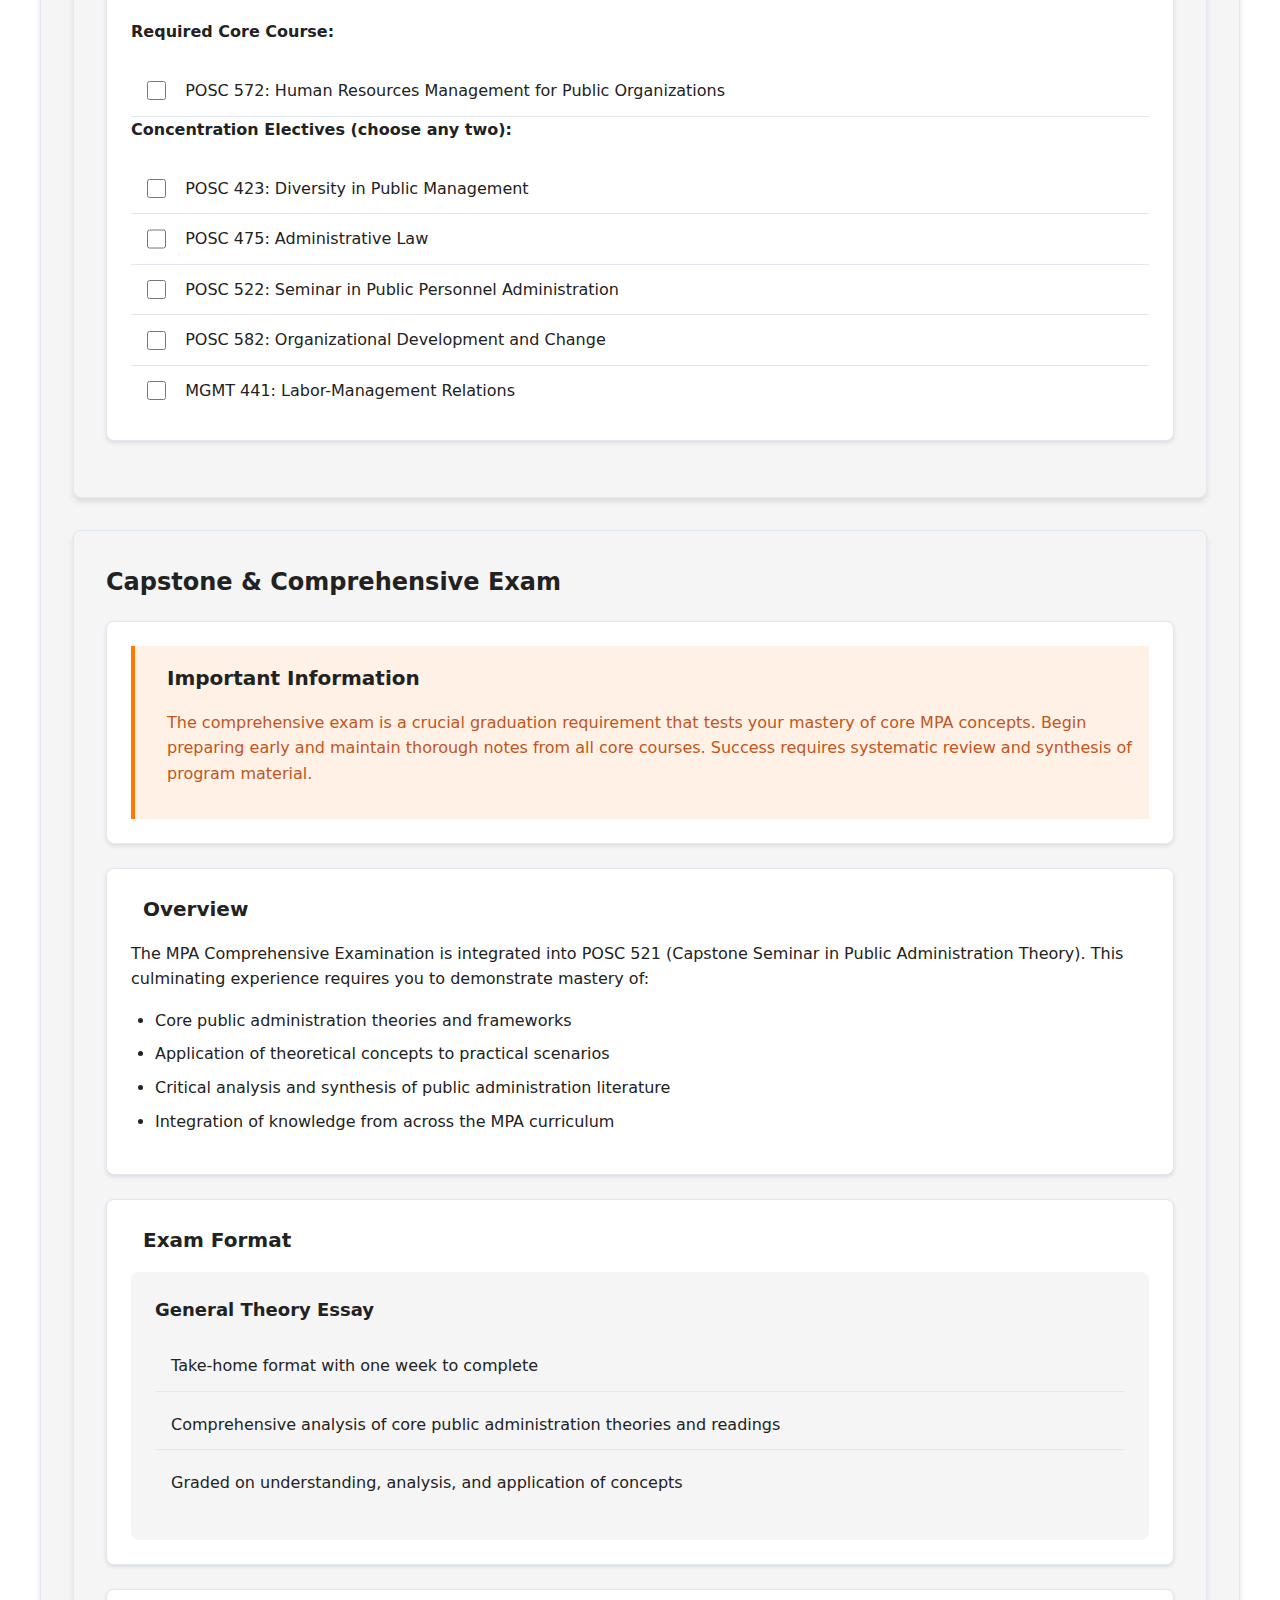
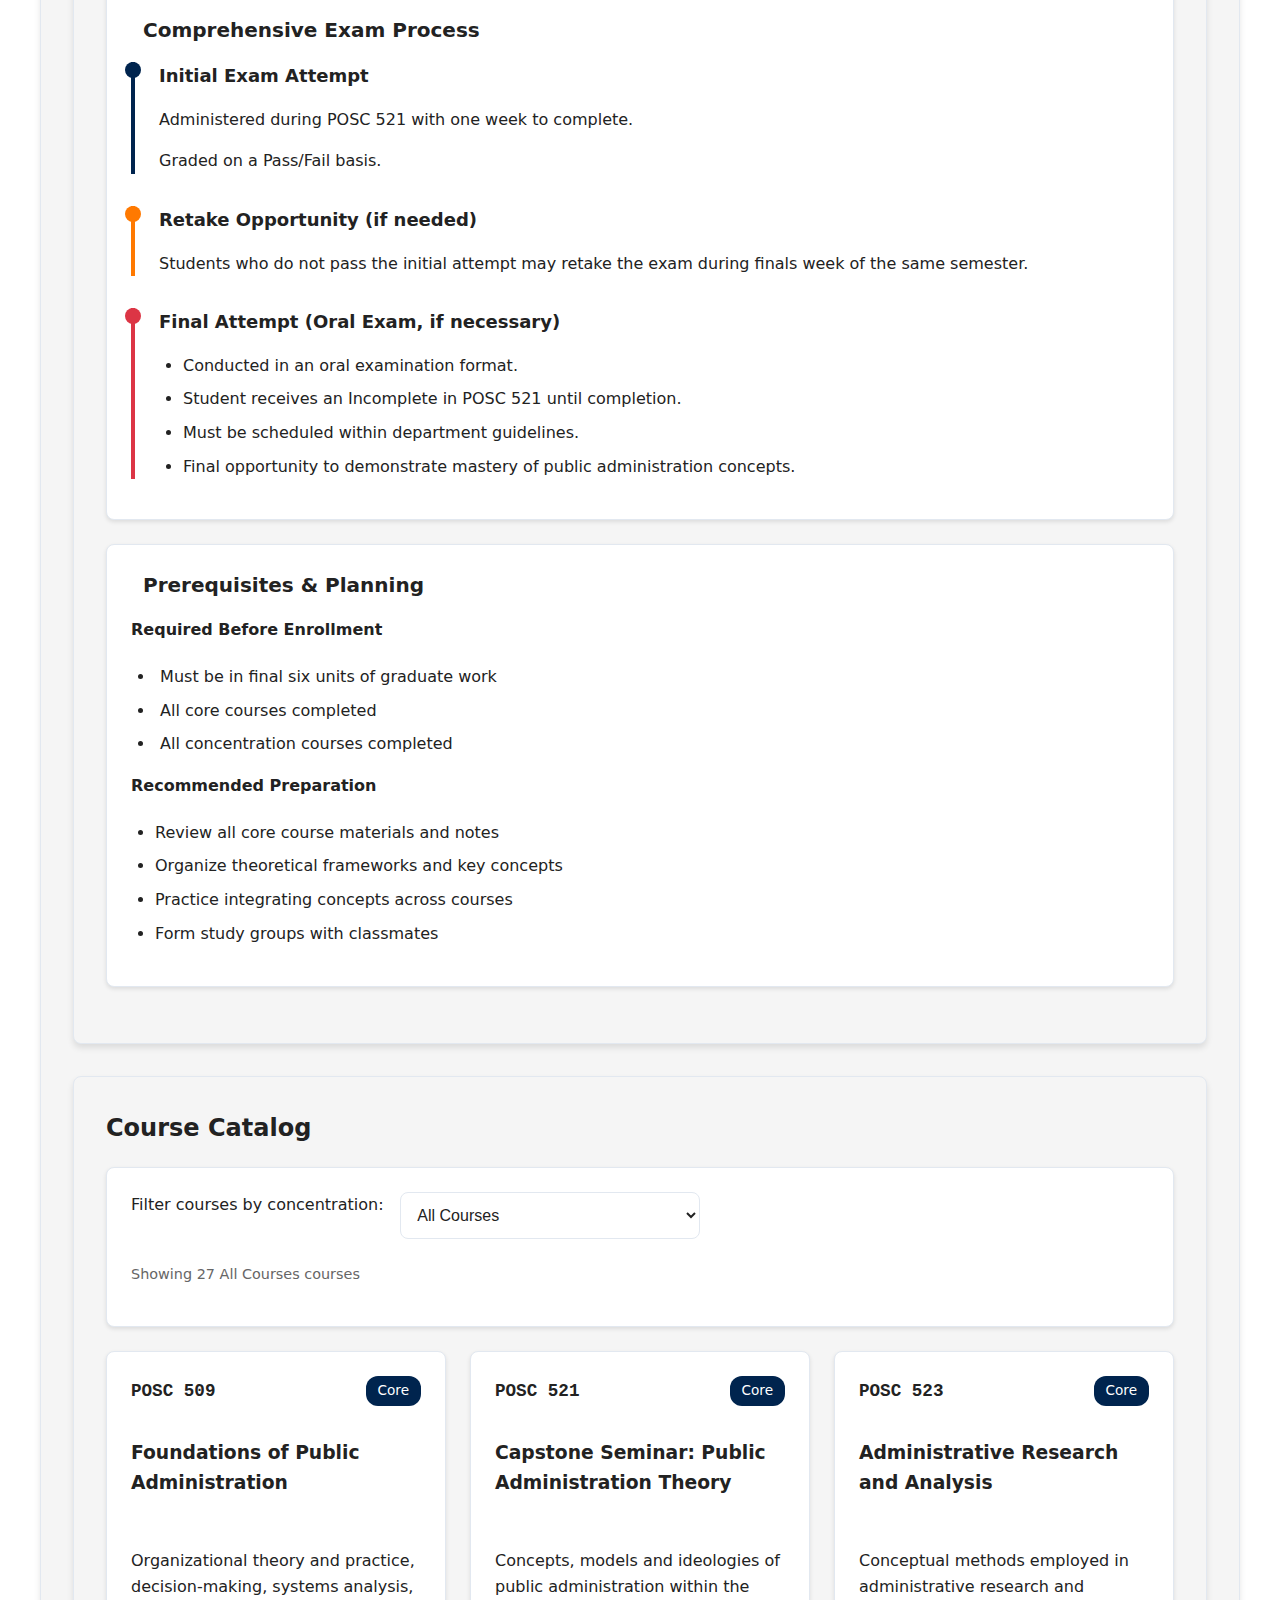
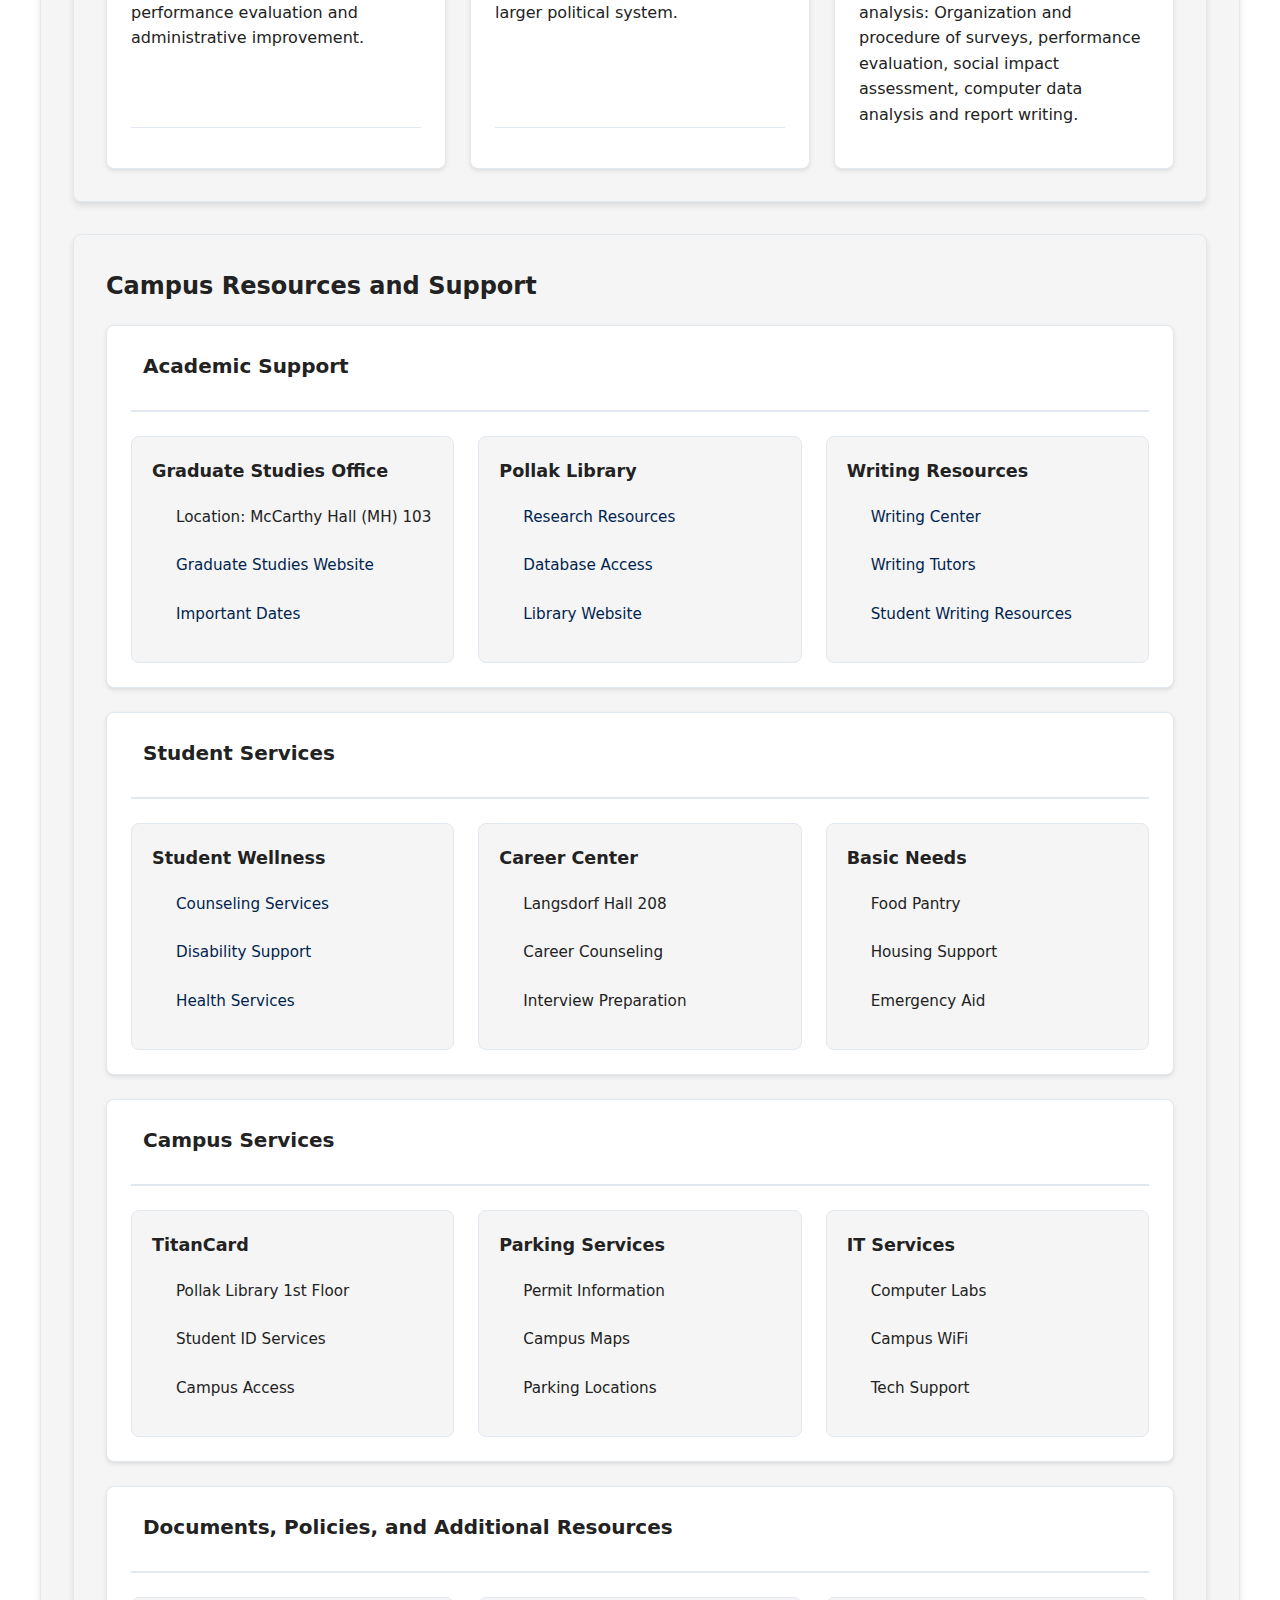
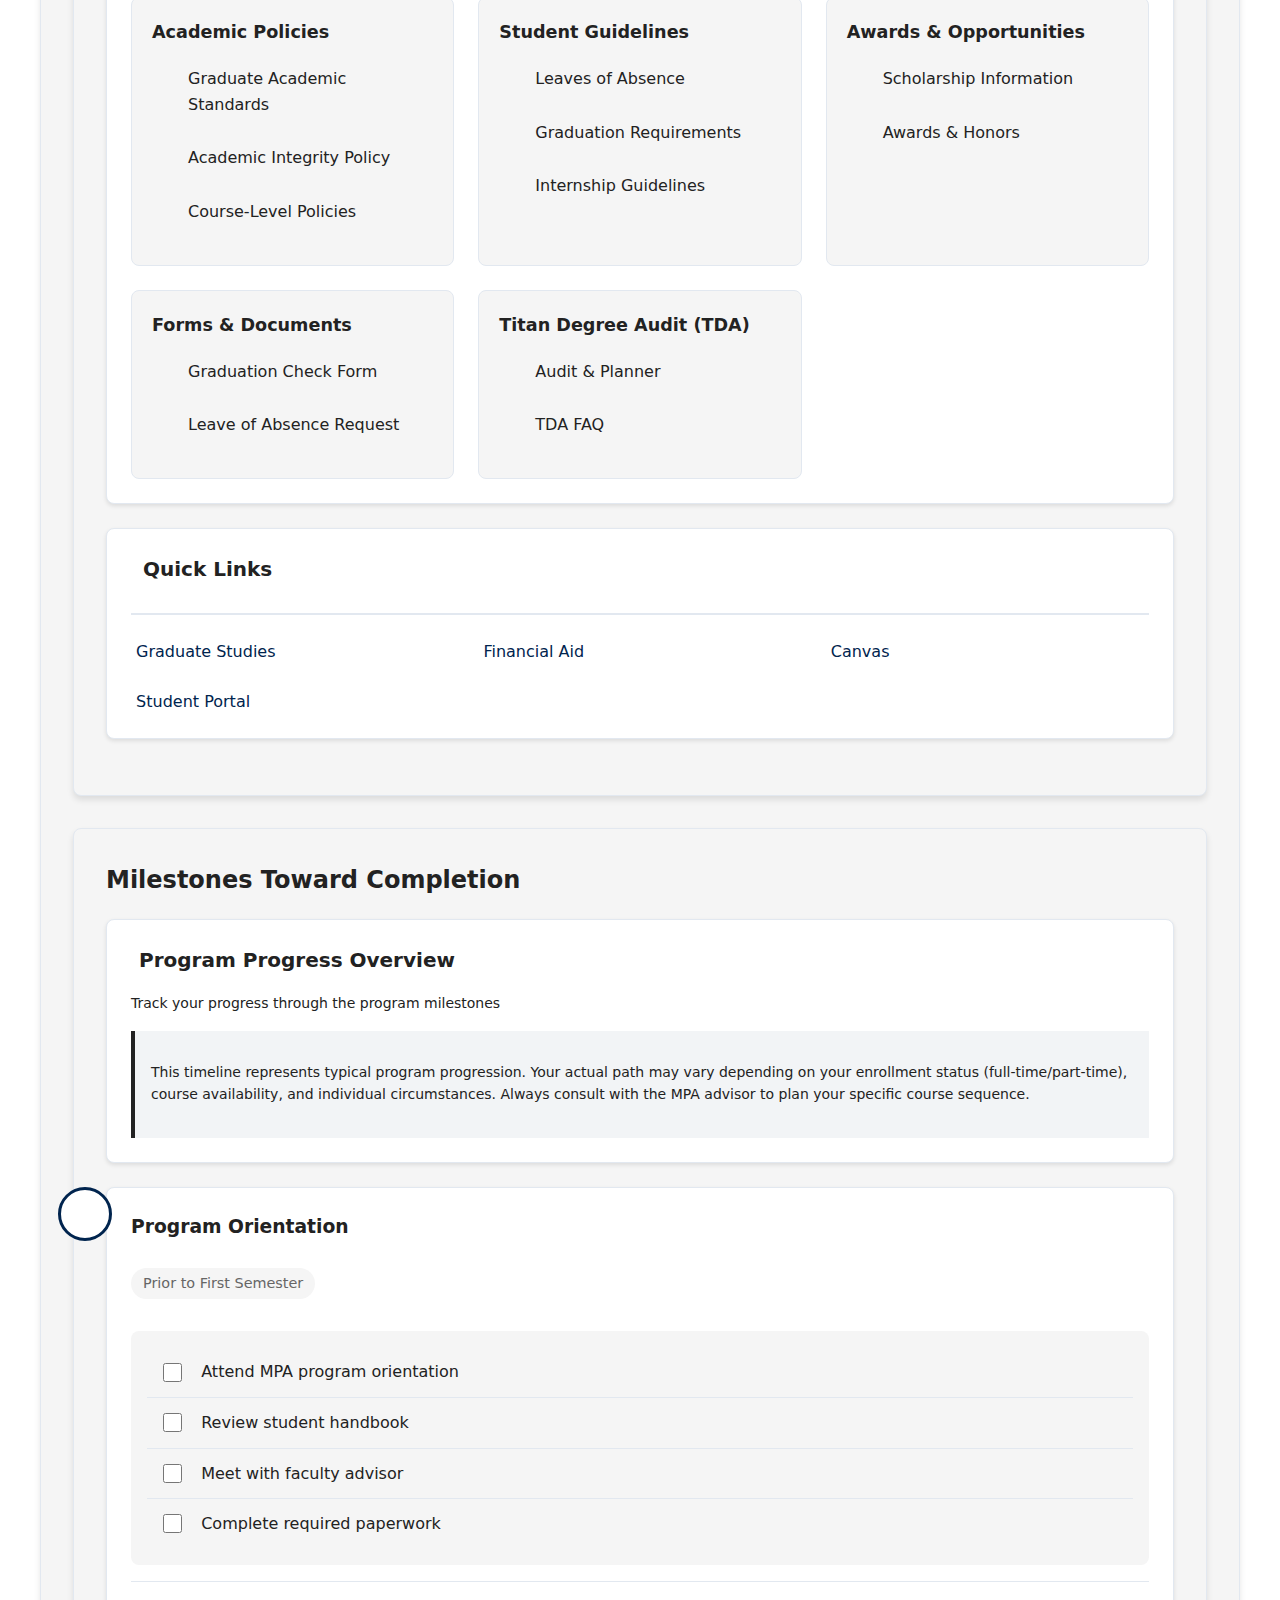
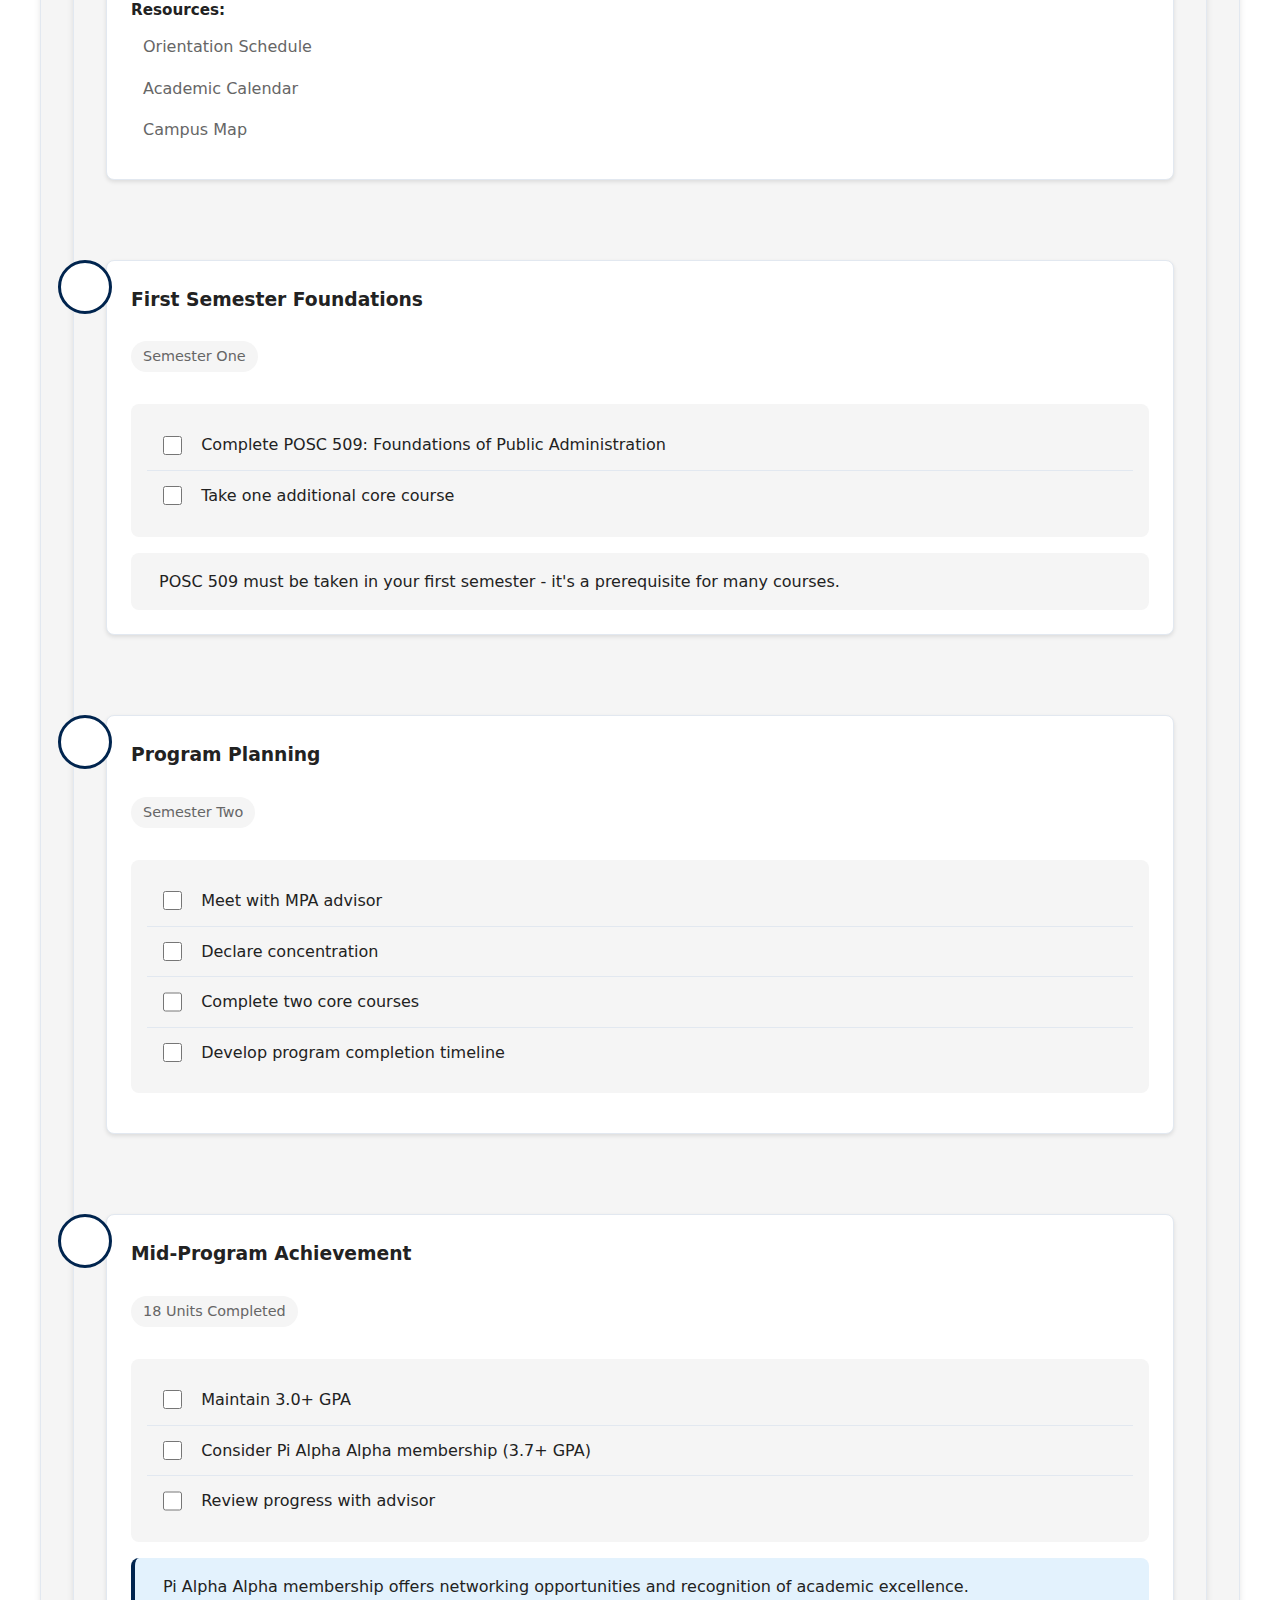
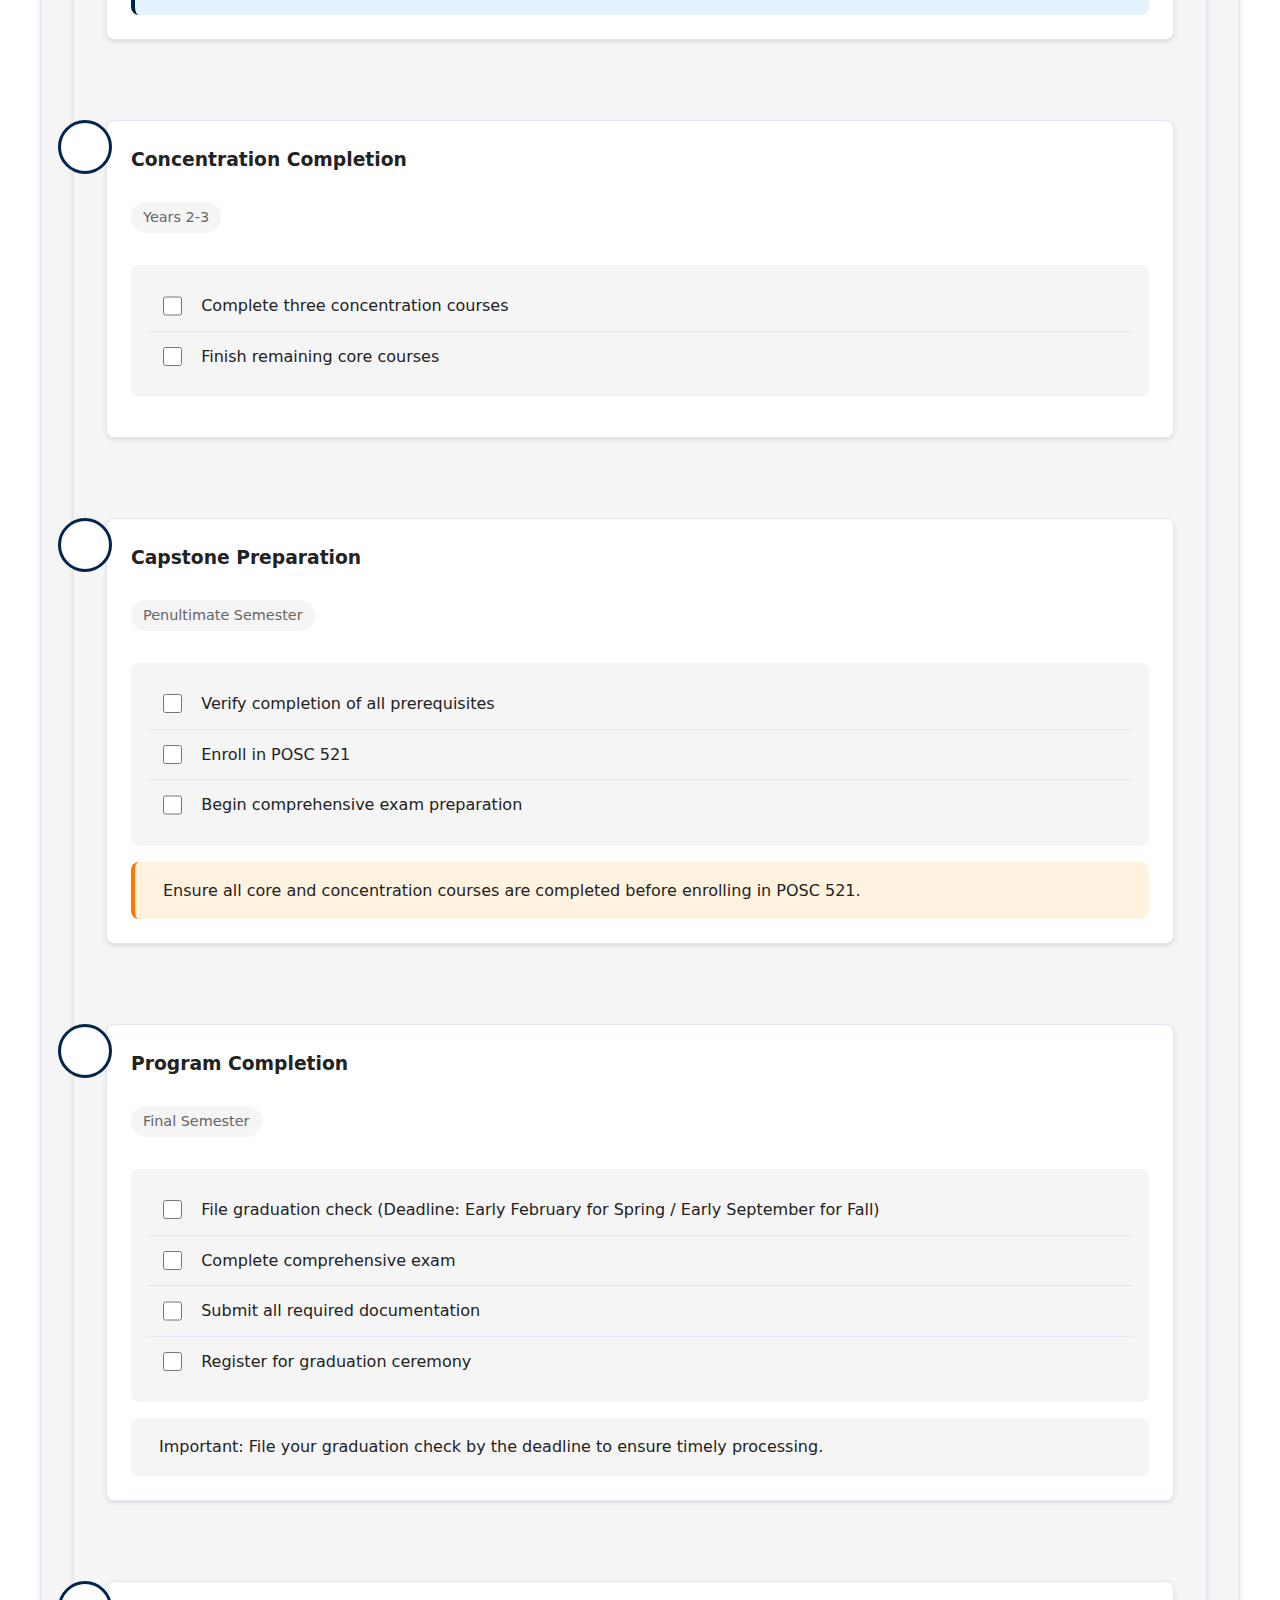
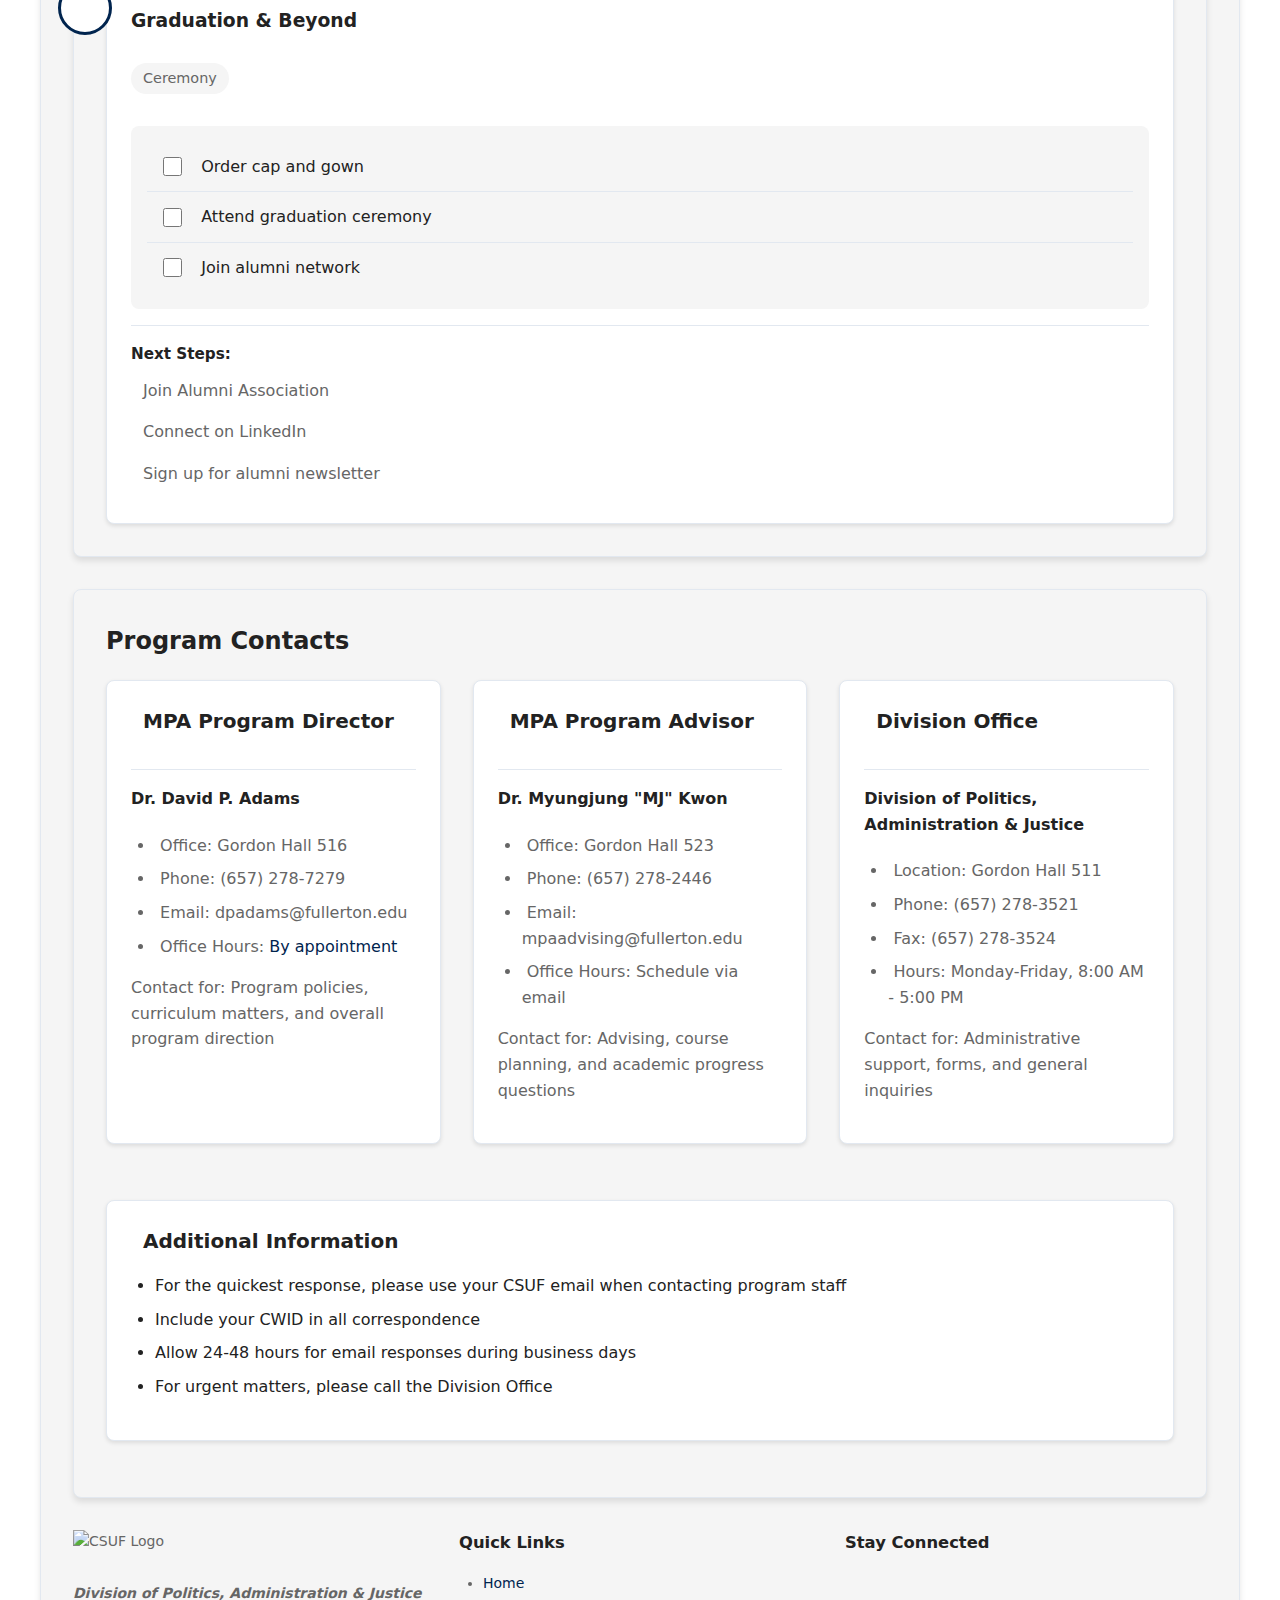
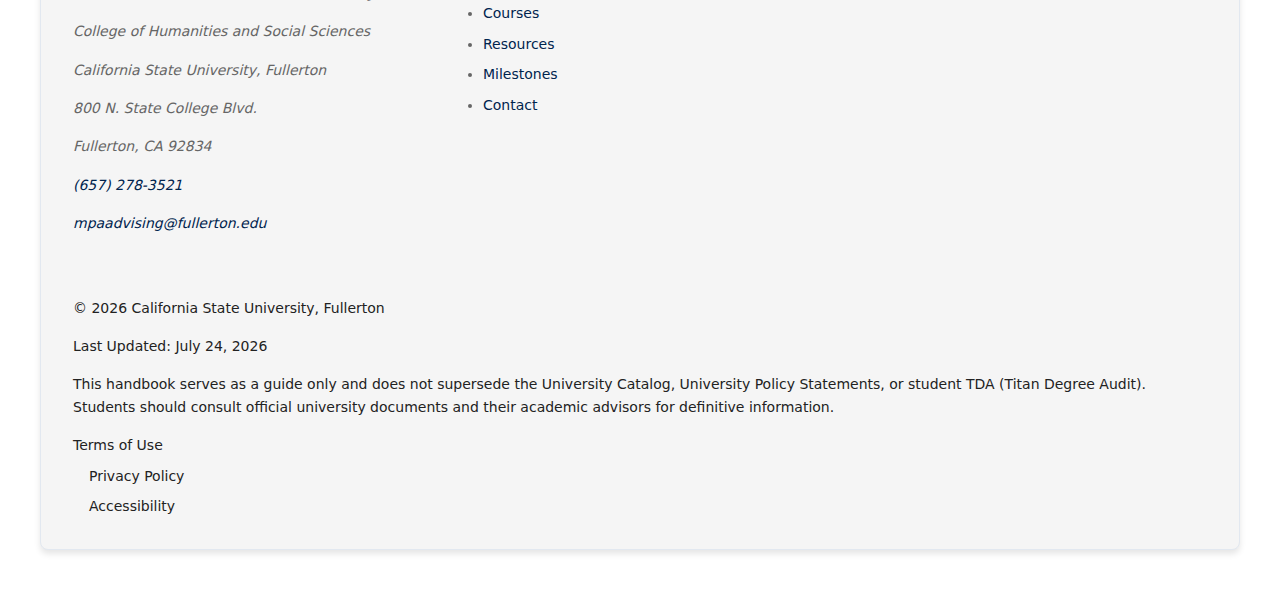
==== commit 8dfadb01: "2526 and pdf" ====
--- a/index.html
+++ b/index.html
@@ -52,8 +52,9 @@
                     <img src="https://csuf-mpa.github.io/mpa_handbook/images/pa_logo.png" alt="CSUF MPA Logo" class="h-auto w-32 sm:w-48 md:w-64 lg:w-72 max-w-full">
                 </div>
                 <div class="text-center mb-6">
-                    <h3 class="text-2xl font-bold text-blue-800">Student Handbook 2024-2025</h3>
+                    <h3 class="text-2xl font-bold text-blue-800">Student Handbook 2025-2026</h3>
                     <p class="text-lg mt-2">Your Guide to Success in the Master of Public Administration Program</p>
+                    <p class="text-sm text-gray-600 mt-2">A PDF version of this handbook is available for download <a href="https://csuf-mpa.github.io/mpa_handbook/CSUF_MPA_Handbook_2025-2026.pdf" target="_blank" class="text-blue-600 underline">here</a>.</p>
                  </div>
             </div>
             
--- a/style/styles.css
+++ b/style/styles.css
@@ -1,202 +1,27 @@
-/* Navigation - Fixed */
-.navigation {
-    background: var(--secondary);
-    padding: 0;
-    position: sticky;
-    top: 0;
-    z-index: 100;
-}
-
-.nav-list {
-    list-style: none;
-    margin: 0;
-    padding: 0.5rem;
-    display: flex;
-    flex-wrap: wrap;
-    gap: 1rem;
-    justify-content: center;
-}
-
-.nav-list a {
-    color: white;
-    text-decoration: none;
-    padding: 0.5rem 1rem;
-    transition: all 0.3s ease;
-    border-radius: 4px;
-    display: block;
-}
-
-.nav-list a:hover {
-    background: var(--accent);
-}
-
-@media (max-width: 768px) {
-    .nav-list {
-        display: none;
-        flex-direction: column;
-        padding: 0;
-    }
-
-    .nav-list.active {
-        display: flex;
-    }
-
-    .nav-list a {
-        padding: 0.75rem 1rem;
-        border-bottom: 1px solid rgba(255,255,255,0.1);
-    }
-
-    .nav-list a:last-child {
-        border-bottom: none;
-    }
-}
-
-/* Search Container - Fixed */
-.search-container {
-    position: sticky;
-    top: 56px;
-    z-index: 90;
-    background: var(--bg-primary);
-    padding: 1rem;
-    border-radius: 8px;
-    box-shadow: var(--shadow-sm);
-    margin-bottom: 2rem;
-}
-
-@media (max-width: 768px) {
-    .search-container {
-        position: relative;
-        top: 0;
-        margin-top: 1rem;
-    }
-}
-
-/* Layout Components */
-.content {
-    max-width: 1200px;
-    margin: 0 auto;
-    padding: 2rem;
-}
-
-/* Navigation - Fixed */
-.navigation {
-    background: var(--secondary);
-    padding: 1rem;
-    position: sticky;
-    top: 0;
-    z-index: 100;
-}
-
-.nav-list {
-    list-style: none;
-    padding: 0;
-    margin: 0;
-    display: flex;
-    flex-wrap: wrap;
-    gap: 1rem;
-    justify-content: center;
-}
-
-.nav-list a {
-    color: white;
-    text-decoration: none;
-    padding: 0.5rem 1rem;
-    transition: all 0.3s ease;
-    border-radius: 4px;
-}
-
-.nav-list a:hover {
-    background: var(--accent);
-    color: white;
-}
-
-@media (max-width: 768px) {
-    .nav-list {
-        display: none;
-        flex-direction: column;
-    }
-
-    .nav-list.active {
-        display: flex;
-    }
-
-    .nav-list a {
-        padding: 0.75rem 1rem;
-        border-bottom: 1px solid rgba(255,255,255,0.1);
-    }
-}
-
-/* Grid Layouts - Fixed */
-.grid {
-    display: grid;
-    grid-template-columns: repeat(auto-fit, minmax(300px, 1fr));
-    gap: 1.5rem;
-}
-
-/* Course Grid */
-.course-grid {
-    display: grid;
-    grid-template-columns: repeat(auto-fill, minmax(300px, 1fr));
-    gap: 1.5rem;
-    width: 100%;
-}
-
-@media (max-width: 768px) {
-    .course-grid {
-        grid-template-columns: 1fr;
-    }
-}
-
-/* Faculty Grid - Fixed size */
-.faculty-grid {
-    display: grid;
-    grid-template-columns: repeat(auto-fill, minmax(300px, 1fr));
-    gap: 1.5rem;
-    width: 100%;
-}
-
-/* Mobile-First Header Styles */
-.header {
-    background: var(--primary);
-    color: white;
-    padding: 1rem;
-    text-align: center;
-}
-
-.header h1 {
-    font-size: 1.5rem;
-    margin: 0;
-    color: white;
-}
-
-.header h2 {
-    font-size: 1.2rem;
-    margin: 0.5rem 0;
-    color: white;
-}
-
-.header p {
-    font-size: 0.9rem;
-    margin: 0;
-    color: white;
-}
-
-@media (min-width: 768px) {
-    .header {
-        padding: 2rem;
-    }
-
-    .header h1 {
-        font-size: 2rem;
-    }
-
-    .header h2 {
-        font-size: 1.5rem;
-    }
-}
-
-/* CSUF Brand Colors and Theme Variables */
-:root {
+/* 
+ * CSUF Website Styles - Refactored
+ * --------------------------------
+ * Organization:
+ * 1. Theme Variables & Color Schemes
+ * 2. Base & Typography
+ * 3. Layout Components
+ * 4. Navigation
+ * 5. Card & Section Components  
+ * 6. Course Components
+ * 7. Form Elements
+ * 8. Timeline Components
+ * 9. Footer
+ * 10. Utility Classes
+ * 11. Responsive Design
+ * 12. Accessibility
+ * 13. Print Styles
+ */
+
+/* =========================================
+   1. Theme Variables & Color Schemes
+   ========================================= */
+
+   :root {
     /* CSUF Colors */
     --titan-blue: #00244E;
     --medium-blue: #0F3F8C;
@@ -229,7 +54,7 @@
     --shadow-lg: 0 10px 15px rgba(0,0,0,0.1);
 }
 
-/* Dark Theme - Improved Colors */
+/* Dark Theme */
 [data-theme="dark"] {
     --bg-primary: #121620;
     --bg-secondary: #1E2433;
@@ -246,7 +71,33 @@
     --shadow-lg: 0 10px 15px rgba(0,0,0,0.5);
 }
 
-/* Base Styles */
+/* Dark Mode Specific Overrides */
+[data-theme="dark"] .course-tag.core { background: #4A9EFF; }
+[data-theme="dark"] .course-tag.hr { background: #3182CE; }
+[data-theme="dark"] .course-tag.finance { background: #38A169; }
+[data-theme="dark"] .course-tag.local { background: #B45309; }
+[data-theme="dark"] .course-tag.policy { background: #805AD5; }
+
+[data-theme="dark"] .timeline-note.warning { background: rgba(255, 152, 0, 0.1); }
+[data-theme="dark"] .timeline-note.honor-society { background: rgba(33, 150, 243, 0.1); }
+
+[data-theme="dark"] .timeline-item { background: var(--card-bg); border: 1px solid var(--border-color); }
+[data-theme="dark"] .checklist-item { color: var(--text-primary); }
+[data-theme="dark"] .checklist-item input[type="checkbox"] { background: var(--bg-primary); border-color: var(--border-color); }
+[data-theme="dark"] .checklist-item:hover { background: var(--hover-bg); }
+[data-theme="dark"] .checklist-label { color: var(--text-primary); }
+[data-theme="dark"] .timeline-date { background: var(--bg-secondary); color: var(--text-secondary); }
+[data-theme="dark"] .timeline-item { color: #e2e8f0; }
+[data-theme="dark"] .progress-bar { background: #3b82f6; }
+[data-theme="dark"] .checklist-item label { color: #e2e8f0; }
+[data-theme="dark"] .timeline-milestone { color: #e2e8f0; background: var(--card-bg); }
+[data-theme="dark"] .timeline-date { color: #94a3b8; }
+[data-theme="dark"] h3, [data-theme="dark"] h4 { color: #f8fafc; }
+
+/* =========================================
+   2. Base & Typography
+   ========================================= */
+
 body {
     font-family: system-ui, -apple-system, sans-serif;
     line-height: 1.6;
@@ -257,7 +108,6 @@
     transition: background-color 0.3s ease;
 }
 
-/* Typography */
 h1, h2, h3, h4, h5, h6 {
     color: var(--text-primary);
     margin-top: 0;
@@ -273,7 +123,102 @@
     color: var(--accent);
 }
 
-/* Card Components - Improved */
+/* =========================================
+   3. Layout Components
+   ========================================= */
+
+.content {
+    max-width: 1200px;
+    margin: 0 auto;
+    padding: 2rem;
+}
+
+.grid {
+    display: grid;
+    grid-template-columns: repeat(auto-fit, minmax(300px, 1fr));
+    gap: 1.5rem;
+}
+
+/* Header Styles */
+.header {
+    background: var(--primary);
+    color: white;
+    padding: 1rem;
+    text-align: center;
+}
+
+.header h1 {
+    font-size: 1.5rem;
+    margin: 0;
+    color: white;
+}
+
+.header h2 {
+    font-size: 1.2rem;
+    margin: 0.5rem 0;
+    color: white;
+}
+
+.header p {
+    font-size: 0.9rem;
+    margin: 0;
+    color: white;
+}
+
+/* =========================================
+   4. Navigation
+   ========================================= */
+
+.navigation {
+    background: var(--secondary);
+    padding: 0;
+    position: sticky;
+    top: 0;
+    z-index: 100;
+    border-bottom: 1px solid var(--border-color);
+    box-shadow: var(--shadow-sm);
+}
+
+.nav-list {
+    list-style: none;
+    margin: 0;
+    padding: 0.5rem;
+    display: flex;
+    flex-wrap: wrap;
+    gap: 1rem;
+    justify-content: center;
+}
+
+.nav-list a {
+    color: white;
+    text-decoration: none;
+    padding: 0.5rem 1rem;
+    transition: all 0.3s ease;
+    border-radius: 4px;
+    display: block;
+}
+
+.nav-list a:hover {
+    background: var(--accent);
+}
+
+/* Mobile Navigation */
+.menu-toggle {
+    display: none;
+    padding: 1rem;
+    background: none;
+    border: none;
+    color: var(--text-primary);
+    cursor: pointer;
+    width: 100%;
+    text-align: left;
+    font-size: 1rem;
+}
+
+/* =========================================
+   5. Card & Section Components
+   ========================================= */
+
 .card {
     background: var(--card-bg);
     border-radius: 8px;
@@ -289,7 +234,6 @@
     box-shadow: var(--shadow-md);
 }
 
-/* Section Components - Improved */
 .section {
     background: var(--bg-secondary);
     border-radius: 8px;
@@ -299,13 +243,100 @@
     box-shadow: var(--shadow-md);
 }
 
-/* Course Card Improvements */
+/* Tab System */
+.tab-container {
+    margin: 1.5rem 0;
+}
+
+.tab-list {
+    display: flex;
+    flex-wrap: wrap;
+    gap: 0.5rem;
+    margin-bottom: 1rem;
+}
+
+.tab {
+    padding: 0.75rem 1.5rem;
+    background: var(--bg-secondary);
+    color: var(--text-primary);
+    border: none;
+    border-radius: 4px;
+    cursor: pointer;
+    transition: all 0.2s ease;
+}
+
+.tab:hover {
+    background: var(--hover-bg);
+}
+
+.tab.active {
+    background: var(--primary);
+    color: white;
+}
+
+.tab-content {
+    display: none;
+    animation: fadeIn 0.3s ease;
+}
+
+.tab-content.active {
+    display: block;
+}
+
+@keyframes fadeIn {
+    from { opacity: 0; }
+    to { opacity: 1; }
+}
+
+/* Contact Components */
+.contact-grid {
+    display: grid;
+    grid-template-columns: repeat(auto-fit, minmax(300px, 1fr));
+    gap: 2rem;
+    margin-bottom: 2rem;
+}
+
+.contact-card {
+    background: var(--card-bg);
+    border-radius: 8px;
+    padding: 1.5rem;
+    border: 1px solid var(--border-color);
+    box-shadow: var(--shadow-sm);
+}
+
+.contact-header {
+    border-bottom: 1px solid var(--border-color);
+    margin-bottom: 1rem;
+    padding-bottom: 1rem;
+}
+
+.contact-info {
+    color: var(--text-secondary);
+}
+
+/* =========================================
+   6. Course Components
+   ========================================= */
+
+/* Course Grid */
+.course-grid {
+    display: grid;
+    grid-template-columns: repeat(auto-fill, minmax(300px, 1fr));
+    gap: 1.5rem;
+    width: 100%;
+    min-height: auto;
+}
+
+/* Course Card */
 .course-card {
     background: var(--card-bg);
     border: 1px solid var(--border-color);
     border-radius: 8px;
     padding: 1.5rem;
     transition: all 0.3s ease;
+    display: flex;
+    flex-direction: column;
+    gap: 1rem;
     box-shadow: var(--shadow-sm);
 }
 
@@ -314,9 +345,18 @@
     box-shadow: var(--shadow-md);
 }
 
+.course-header {
+    display: flex;
+    justify-content: space-between;
+    align-items: center;
+    margin-bottom: 1rem;
+}
+
 .course-code {
+    font-family: monospace;
+    font-weight: bold;
+    font-size: 1.1rem;
     color: var(--text-primary);
-    font-weight: bold;
 }
 
 .course-tag {
@@ -324,101 +364,543 @@
     border-radius: 12px;
     font-size: 0.85rem;
     color: white;
-}
-
-
-/* Search Components - Improved */
+    font-weight: 500;
+}
+
+.course-tag.core { background: var(--titan-blue); }
+.course-tag.hr { background: var(--medium-blue); }
+.course-tag.finance { background: var(--success); }
+.course-tag.local { background: var(--warning); }
+.course-tag.policy { background: var(--medium-blue); }
+
+.course-details {
+    margin-top: auto;
+    padding-top: 1rem;
+    border-top: 1px solid var(--border-color);
+    max-height: 0;
+    overflow: hidden;
+    transition: max-height 0.3s ease-in-out;
+    display: block;
+}
+
+.course-card.active .course-details {
+    max-height: 500px;
+}
+
+.prereq-tag {
+    display: inline-block;
+    padding: 0.25rem 0.5rem;
+    background: var(--bg-secondary);
+    border-radius: 4px;
+    font-size: 0.85rem;
+    color: var(--text-secondary);
+}
+
+/* Search & Filter Components */
 .search-container {
+    position: sticky;
+    top: 56px;
+    z-index: 90;
+    background: var(--bg-primary);
+    padding: 1rem;
+    border-radius: 8px;
+    box-shadow: var(--shadow-sm);
+    margin-bottom: 2rem;
+    width: 100%;
+}
+
+.filter-controls {
+    display: flex;
+    gap: 1rem;
+    margin-bottom: 1.5rem;
+    width: 100%;
+}
+
+.search-box {
+    width: 100%;
+    padding: 0.8rem;
+    font-size: 1rem;
+    border: 2px solid var(--border-color);
+    border-radius: 8px;
+    background: var(--bg-primary);
+    color: var(--text-primary);
+}
+
+.filter-select {
+    width: 100%;
+    max-width: 300px;
+    padding: 0.8rem;
+    font-size: 1rem;
+    border: 1px solid var(--border-color);
+    border-radius: 8px;
+    background: var(--bg-primary);
+    color: var(--text-primary);
+    cursor: pointer;
+}
+
+.filter-label {
+    display: block;
+    margin-bottom: 0.5rem;
+    font-weight: medium;
+}
+
+.results-count {
+    font-size: 0.9rem;
+    color: var(--text-secondary);
+    margin-bottom: 1rem;
+}
+
+/* Default state: Show only the first three cards */
+.course-grid:not(.expanded) .course-card:nth-child(n+4) {
+    display: none;
+}
+
+/* Expanded state */
+.course-grid.expanded .course-card {
+    display: block;
+}
+
+/* =========================================
+   7. Form Elements
+   ========================================= */
+
+input, select, textarea {
+    background: var(--bg-primary);
+    color: var(--text-primary);
+    border: 1px solid var(--border-color);
+}
+
+input:focus, select:focus, textarea:focus {
+    border-color: var(--primary);
+    box-shadow: 0 0 0 2px rgba(74, 158, 255, 0.2);
+}
+
+/* Checklist Components */
+.checklist-container {
+    margin: 1rem 0;
+    padding: 1rem;
+    background: var(--bg-secondary);
+    border-radius: 8px;
+}
+
+.checklist-item {
+    display: flex;
+    align-items: center;
+    gap: 1rem;
+    padding: 0.75rem;
+    border-bottom: 1px solid var(--border-color);
+    color: var(--text-primary);
+}
+
+.checklist-item:last-child {
+    border-bottom: none;
+}
+
+.checklist-item input[type="checkbox"] {
+    width: 1.2rem;
+    height: 1.2rem;
+    cursor: pointer;
+    border: 2px solid var(--primary);
+    border-radius: 4px;
+}
+
+.checklist-item label {
+    flex: 1;
+    cursor: pointer;
+}
+
+/* Progress Indicators */
+.progress-container {
+    background: var(--bg-secondary);
+    border-radius: 4px;
+    height: 8px;
+    overflow: hidden;
+    margin: 1rem 0;
+}
+
+.progress-bar {
+    height: 100%;
+    background: var(--medium-blue);
+    transition: width 0.3s ease;
+}
+
+/* =========================================
+   8. Timeline Components
+   ========================================= */
+
+.timeline {
+    position: relative;
+    padding-left: 3rem;
+    margin: 2rem 0;
+}
+
+/* Timeline Vertical Line */
+.timeline::before {
+    content: '';
+    position: absolute;
+    left: 0;
+    top: 0;
+    bottom: 0;
+    width: 3px;
+    background: var(--primary);
+}
+
+/* Timeline Items */
+.timeline-item {
+    position: relative;
+    margin-bottom: 3rem;
+    padding-bottom: 2rem;
+}
+
+.timeline-item:last-child {
+    margin-bottom: 0;
+    padding-bottom: 0;
+}
+
+/* Timeline Marker/Icon */
+.timeline-marker {
+    position: absolute;
+    left: -3rem;
+    width: 3rem;
+    height: 3rem;
+    background: var(--bg-primary);
+    border: 3px solid var(--primary);
+    border-radius: 50%;
+    display: flex;
+    align-items: center;
+    justify-content: center;
+    z-index: 1;
+    transition: all 0.3s ease;
+}
+
+.timeline-marker i {
+    color: var(--primary);
+    font-size: 1.2rem;
+}
+
+.timeline-item:hover .timeline-marker {
+    background: var(--primary);
+    transform: scale(1.1);
+}
+
+.timeline-item:hover .timeline-marker i {
+    color: var(--bg-primary);
+}
+
+/* Timeline Content */
+.timeline-content {
     background: var(--card-bg);
     border: 1px solid var(--border-color);
     border-radius: 8px;
     padding: 1.5rem;
     box-shadow: var(--shadow-sm);
-}
-
-.search-box,
-.filter-select {
-    background: var(--bg-primary);
+    transition: transform 0.3s ease, box-shadow 0.3s ease;
+}
+
+.timeline-content:hover {
+    transform: translateY(-2px);
+    box-shadow: var(--shadow-md);
+}
+
+/* Timeline Date */
+.timeline-date {
+    display: inline-block;
+    padding: 0.25rem 0.75rem;
+    background: var(--bg-secondary);
+    border-radius: 1rem;
+    font-size: 0.9rem;
+    color: var(--text-secondary);
+    margin: 0.5rem 0 1rem;
+}
+
+/* Timeline Notes */
+.timeline-note {
+    margin-top: 1rem;
+    padding: 1rem;
+    border-radius: 8px;
+    background: var(--bg-secondary);
+    display: flex;
+    gap: 0.75rem;
+    align-items: flex-start;
+}
+
+.timeline-note i {
+    color: var(--primary);
+    font-size: 1.1rem;
+    margin-top: 0.2rem;
+}
+
+.timeline-note.warning {
+    background: #fff3e0;
+    border-left: 4px solid var(--warning);
+}
+
+.timeline-note.warning i {
+    color: var(--warning);
+}
+
+.timeline-note.honor-society {
+    background: #e3f2fd;
+    border-left: 4px solid var(--primary);
+}
+
+/* Timeline Resources */
+.timeline-resources {
+    margin-top: 1rem;
+    padding-top: 1rem;
+    border-top: 1px solid var(--border-color);
+}
+
+.timeline-resources h4 {
+    font-size: 0.95rem;
+    margin-bottom: 0.5rem;
+}
+
+.timeline-resources ul {
+    list-style: none;
+    padding: 0;
+    margin: 0;
+}
+
+.timeline-resources li {
+    display: flex;
+    align-items: center;
+    gap: 0.75rem;
+    padding: 0.25rem 0;
+    color: var(--text-secondary);
+}
+
+.timeline-resources i {
+    color: var(--primary);
+}
+
+/* Resource Card Layout Improvements */
+
+/* Ensure resources container displays in 3 columns */
+.resources-container {
+    display: grid;
+    grid-template-columns: repeat(3, 1fr);
+    gap: 1.5rem;
+    margin-top: 1rem;
+    width: 100%; /* Ensure it takes full width of parent */
+}
+
+/* Ensure policies container displays in 3 columns as well */
+.policies-container {
+    display: grid;
+    grid-template-columns: repeat(3, 1fr);
+    gap: 1.5rem;
+    margin-top: 1rem;
+    width: 100%;
+}
+
+/* Adjust the resource sections to properly fit */
+.resource-section {
+    background: var(--bg-secondary);
+    padding: 1.25rem;
+    border-radius: 8px;
     border: 1px solid var(--border-color);
+    height: 100%; /* Ensure equal height */
+    box-sizing: border-box; /* Include padding in width calculation */
+}
+
+/* Adjust policy sections similarly */
+.policy-section {
+    background: var(--bg-secondary);
+    padding: 1.25rem;
+    border-radius: 8px;
+    border: 1px solid var(--border-color);
+    height: 100%;
+    box-sizing: border-box;
+}
+
+/* Quick links container should also use a 3-column grid */
+
+/* Quick links container adjustments */
+.quick-links-container {
+    display: grid;
+    grid-template-columns: repeat(3, 1fr);
+    gap: 1.5rem;
+    margin-top: 1.5rem;
+    width: 100%;
+}
+
+/* Better responsive adjustments with earlier breakpoints */
+@media (max-width: 1100px) {
+    .resources-container,
+    .policies-container,
+    .quick-links-container {
+        grid-template-columns: repeat(2, 1fr);
+    }
+}
+
+@media (max-width: 768px) {
+    .resources-container,
+    .policies-container,
+    .quick-links-container {
+        grid-template-columns: 1fr;
+    }
+    
+    .resource-section,
+    .policy-section {
+        padding: 1rem;
+    }
+}
+
+/* Ensure resource lists have appropriate spacing and sizing */
+.resource-list {
+    list-style: none;
+    padding: 0;
+    margin: 0;
+}
+
+.resource-list li {
+    display: flex;
+    align-items: flex-start;
+    gap: 0.5rem;
+    padding: 0.5rem 0;
+    font-size: 0.95rem; /* Slightly smaller font for better fit */
+}
+
+.resource-list i {
+    margin-top: 0.25rem;
+    color: var(--primary);
+    min-width: 1rem;
+    text-align: center;
+}
+
+/* Adjust heading sizes for better fit */
+.resource-section h4,
+.policy-section h4 {
+    font-size: 1.1rem;
+    margin-top: 0;
+    margin-bottom: 0.75rem;
+}
+
+/* Ensure links don't overflow */
+.resource-list a,
+.policy-list a {
+    word-break: break-word;
+    hyphens: auto;
+}
+
+/* Policy list styling */
+.policy-list {
+    list-style: none;
+    padding: 0;
+    margin: 0;
+}
+
+.policy-list li {
+    margin-bottom: 0.75rem;
+}
+
+.policy-list a {
+    display: flex;
+    align-items: flex-start;
+    gap: 0.75rem;
+    padding: 0.5rem;
+    border-radius: 4px;
+    transition: all 0.2s ease;
     color: var(--text-primary);
-}
-
-.search-box:focus,
-.filter-select:focus {
-    border-color: var(--primary);
-    box-shadow: 0 0 0 2px rgba(74, 158, 255, 0.2);
-}
-
-/* Navigation Improvements */
-.navigation {
+    text-decoration: none;
+}
+
+.policy-list a:hover {
+    background: var(--hover-bg);
+    transform: translateX(4px);
+}
+
+.policy-list i {
+    color: var(--primary);
+    min-width: 1rem;
+    text-align: center;
+}
+
+/* Resource header styling */
+.resource-header {
+    margin-bottom: 1.5rem;
+    border-bottom: 2px solid var(--border-color);
+    padding-bottom: 0.75rem;
+}
+
+.resource-header h3 {
+    display: flex;
+    align-items: center;
+    gap: 0.75rem;
+    margin: 0;
+    font-size: 1.25rem;
+}
+
+.resource-header i {
+    color: var(--primary);
+}
+
+/* =========================================
+   9. Footer
+   ========================================= */
+
+.footer {
     background: var(--bg-secondary);
-    border-bottom: 1px solid var(--border-color);
-    box-shadow: var(--shadow-sm);
-}
-
-.nav-list a {
+    padding: 2rem 0;
+    margin-top: 4rem;
+    border-top: 1px solid var(--border-color);
+}
+
+.footer-content {
+    max-width: 1200px;
+    margin: 0 auto;
+    padding: 0 2rem;
+    display: grid;
+    grid-template-columns: repeat(auto-fit, minmax(250px, 1fr));
+    gap: 2rem;
+}
+
+.footer-section {
+    margin-bottom: 2rem;
+    color: var(--text-secondary);
+}
+
+.footer-logo {
+    max-width: 400px;
+    margin-bottom: 1rem;
+    width: 100%;
+    height: auto;
+}
+
+.footer-address p {
+    margin-bottom: 0.5rem;
+}
+
+.footer-links {
+    display: flex;
+    flex-direction: column;
+    gap: 0.5rem;
+}
+
+.footer-links a {
     color: var(--text-primary);
 }
 
-.nav-list a:hover {
-    background: var(--hover-bg);
-    color: var(--primary);
-}
-
-/* Tab System Improvements */
-.tab {
-    background: var(--bg-secondary);
+.social-links {
+    display: flex;
+    gap: 1rem;
+    margin-top: 0.5rem;
+}
+
+.social-links a {
+    font-size: 1.5rem;
     color: var(--text-primary);
-    border: 1px solid var(--border-color);
-}
-
-.tab:hover {
-    background: var(--hover-bg);
-}
-
-.tab.active {
-    background: var(--primary);
-    color: white;
-    border-color: var(--primary);
-}
-
-/* FAQ Section Improvements */
-.faq-question {
-    background: var(--card-bg);
-    color: var(--text-primary);
-    border: 1px solid var(--border-color);
-}
-
-.faq-answer {
-    background: var(--bg-secondary);
-    color: var(--text-secondary);
-}
-
-/* Form Elements */
-input, select, textarea {
-    background: var(--bg-primary);
-    color: var(--text-primary);
-    border: 1px solid var(--border-color);
-}
-
-input:focus, select:focus, textarea:focus {
-    border-color: var(--primary);
-    box-shadow: 0 0 0 2px rgba(74, 158, 255, 0.2);
-}
-
-/* Dark Mode Specific Overrides */
-[data-theme="dark"] .course-tag.core { background: #4A9EFF; }
-[data-theme="dark"] .course-tag.hr { background: #3182CE; }
-[data-theme="dark"] .course-tag.finance { background: #38A169; }
-[data-theme="dark"] .course-tag.local { background: #B45309; }
-[data-theme="dark"] .course-tag.policy { background: #805AD5; }
-
-/* Accessibility Improvements */
-@media (prefers-reduced-motion: reduce) {
-    * {
-        transition: none !important;
-    }
-}
+    transition: color 0.2s ease;
+}
+
+.social-links a:hover {
+    color: var(--accent);
+}
+
+/* =========================================
+   10. Utility Classes
+   ========================================= */
 
 .sr-only {
     position: absolute;
@@ -431,12 +913,106 @@
     border: 0;
 }
 
-:focus-visible {
-    outline: 3px solid var(--accent);
-    outline-offset: 2px;
-}
-
-/* Responsive Design */
+/* Theme Toggle & Utility Buttons */
+.utility-buttons {
+    position: fixed;
+    bottom: 1rem;
+    right: 1rem;
+    display: flex;
+    gap: 0.5rem;
+    z-index: 1000;
+}
+
+.theme-toggle,
+.popout-button {
+    width: 40px;
+    height: 40px;
+    padding: 0;
+    display: flex;
+    align-items: center;
+    justify-content: center;
+    background: var(--secondary);
+    color: white;
+    border: none;
+    border-radius: 4px;
+    cursor: pointer;
+    box-shadow: var(--shadow-md);
+    transition: all 0.2s ease;
+}
+
+.theme-toggle:hover,
+.popout-button:hover {
+    background: var(--accent);
+    transform: translateY(-2px);
+}
+
+.theme-toggle i,
+.popout-button i {
+    font-size: 16px;
+}
+
+/* Accordion Styles */
+.accordion-content {
+    display: block;
+    overflow: hidden;
+    max-height: 0;
+    transition: max-height 0.3s ease-out;
+}
+
+.accordion-content.active {
+    max-height: 1000px;
+}
+
+/* =========================================
+   11. Responsive Design
+   ========================================= */
+
+/* Image Scaling */
+img {
+    width: 100%;
+    max-width: 18rem;
+    height: auto;
+}
+
+/* Media Queries */
+@media (min-width: 640px) {
+    img {
+        max-width: 24rem;
+    }
+}
+
+@media (min-width: 768px) {
+    img {
+        max-width: 32rem;
+    }
+    
+    .header {
+        padding: 2rem;
+    }
+
+    .header h1 {
+        font-size: 2rem;
+    }
+
+    .header h2 {
+        font-size: 1.5rem;
+    }
+    
+    .menu-toggle {
+        display: none;
+    }
+    
+    .nav-list {
+        display: flex !important;
+    }
+}
+
+@media (min-width: 1024px) {
+    img {
+        max-width: 36rem;
+    }
+}
+
 @media (max-width: 768px) {
     .content {
         padding: 1rem;
@@ -447,592 +1023,83 @@
     .faculty-grid {
         grid-template-columns: 1fr;
     }
-}
-
-/* Contact Grid */
-.contact-grid {
-    display: grid;
-    grid-template-columns: repeat(auto-fit, minmax(300px, 1fr));
-    gap: 2rem;
-    margin-bottom: 2rem;
-}
-
-.contact-card {
-    background: var(--card-bg);
-    border-radius: 8px;
-    padding: 1.5rem;
-    border: 1px solid var(--border-color);
-    box-shadow: var(--shadow-sm);
-}
-
-.contact-header {
-    border-bottom: 1px solid var(--border-color);
-    margin-bottom: 1rem;
-    padding-bottom: 1rem;
-}
-
-.contact-info {
-    color: var(--text-secondary);
-}
-
-/* Tab System */
-.tab-container {
-    margin: 1.5rem 0;
-}
-
-.tab-list {
-    display: flex;
-    flex-wrap: wrap;
-    gap: 0.5rem;
-    margin-bottom: 1rem;
-}
-
-.tab {
-    padding: 0.75rem 1.5rem;
-    background: var(--bg-secondary);
-    color: var(--text-primary);
-    border: none;
-    border-radius: 4px;
-    cursor: pointer;
-    transition: all 0.2s ease;
-}
-
-.tab:hover {
-    background: var(--accent);
-    color: white;
-}
-
-.tab.active {
-    background: var(--primary);
-    color: white;
-}
-
-.tab-content {
-    display: none;
-    animation: fadeIn 0.3s ease;
-}
-
-.tab-content.active {
-    display: block;
-}
-
-@keyframes fadeIn {
-    from { opacity: 0; }
-    to { opacity: 1; }
-}
-
-/* FAQ Section - Complete Styling */
-.faq-container {
-    margin-top: 2rem;
-}
-
-.faq-category {
-    margin-bottom: 2rem;
-}
-
-.faq-item {
-    margin-bottom: 1rem;
-    border: 1px solid var(--border-color);
-    border-radius: 8px;
-    overflow: hidden;
-}
-
-.faq-question {
-    width: 100%;
-    display: flex;
-    justify-content: space-between;
-    align-items: center;
-    padding: 1rem;
-    background: var(--bg-secondary);
-    border: none;
-    cursor: pointer;
-    transition: background-color 0.2s ease;
-    color: var(--text-primary);
-}
-
-.faq-answer {
-    max-height: 0;
-    overflow: hidden;
-    transition: max-height 0.3s ease;
-    padding: 0 1rem;
-    background: var(--card-bg);
-    color: var(--text-secondary);
-}
-
-.faq-answer.active {
-    max-height: 500px;
-    padding: 1rem;
-}
-
-/* Checklist Components */
-.checklist-section {
-    margin-bottom: 2rem;
-}
-
-.checklist-item {
-    display: flex;
-    align-items: center;
-    gap: 1rem;
-    padding: 0.75rem;
-    border-bottom: 1px solid var(--border-color);
-    color: var(--text-primary);
-}
-
-.checklist-item:last-child {
-    border-bottom: none;
-}
-
-.checklist-item input[type="checkbox"] {
-    width: 1.2rem;
-    height: 1.2rem;
-    cursor: pointer;
-}
-
-/* Resources Section */
-.resources-container {
-    display: grid;
-    grid-template-columns: repeat(auto-fit, minmax(250px, 1fr));
-    gap: 2rem;
-    margin-top: 1.5rem;
-}
-
-.resource-section {
-    background: var(--bg-secondary);
-    padding: 1.5rem;
-    border-radius: 8px;
-    border: 1px solid var(--border-color);
-}
-
-.resource-header {
-    color: var(--text-primary);
-    margin-bottom: 1rem;
-}
-
-.resource-list {
-    list-style: none;
-    padding: 0;
-    margin: 0;
-}
-
-.resource-list li {
-    padding: 0.5rem 0;
-    color: var(--text-secondary);
-}
-
-/* Quick Links */
-.quick-links-container {
-    display: grid;
-    grid-template-columns: repeat(auto-fit, minmax(200px, 1fr));
-    gap: 1rem;
-    margin-top: 1.5rem;
-}
-
-.quick-link {
-    display: flex;
-    align-items: center;
-    gap: 0.75rem;
-    padding: 1rem;
-    background: var(--bg-secondary);
-    border-radius: 8px;
-    color: var(--text-primary);
-    text-decoration: none;
-    transition: all 0.2s ease;
-    border: 1px solid var(--border-color);
-}
-
-.quick-link:hover {
-    background: var(--hover-bg);
-    transform: translateY(-2px);
-}
-
-/* Course Filter Controls */
-.filter-controls {
-    display: flex;
-    gap: 1rem;
-    margin-bottom: 1.5rem;
-    width: 100%;
-}
-
-.search-field,
-.filter-field {
-    flex: 1;
-}
-
-.filter-select {
-    width: 100%;
-    padding: 0.8rem;
-    font-size: 1rem;
-    border: 1px solid var(--border-color);
-    border-radius: 8px;
-    background: var(--bg-primary);
-    color: var(--text-primary);
-    cursor: pointer;
-}
-
-.search-box {
-    width: 100%;
-    padding: 0.8rem;
-    font-size: 1rem;
-    border: 2px solid var(--border-color);
-    border-radius: 8px;
-    background: var(--bg-primary);
-    color: var(--text-primary);
-}
-
-.search-container {
-    position: sticky;
-    top: 70px;
-    z-index: 90;
-    background: var(--bg-primary);
-    padding: 1rem;
-    border-radius: 8px;
-    box-shadow: var(--shadow-sm);
-    margin-bottom: 2rem;
-    width: 100%;
-}
-
-.results-count {
-    font-size: 0.9rem;
-    color: var(--text-secondary);
-    margin-bottom: 1rem;
-}
-
-@media (max-width: 768px) {
+    
+    .nav-list {
+        display: none;
+        flex-direction: column;
+        padding: 0;
+    }
+
+    .nav-list.active {
+        display: flex;
+    }
+
+    .nav-list a {
+        padding: 0.75rem 1rem;
+        border-bottom: 1px solid rgba(255,255,255,0.1);
+    }
+
+    .nav-list a:last-child {
+        border-bottom: none;
+    }
+    
+    .search-container {
+        position: relative;
+        top: 0;
+        margin-top: 1rem;
+    }
+    
     .filter-controls {
         flex-direction: column;
     }
     
-    .search-container {
-        top: auto;
-        position: relative;
-    }
-}
-
-/* Course Card - Complete Styling */
-.course-card {
-    background: var(--card-bg);
-    border: 1px solid var(--border-color);
-    border-radius: 8px;
-    padding: 1.5rem;
-    transition: all 0.3s ease;
-    display: flex;
-    flex-direction: column;
-    gap: 1rem;
-}
-
-.course-header {
-    display: flex;
-    justify-content: space-between;
-    align-items: center;
-    margin-bottom: 1rem;
-}
-
-.course-code {
-    font-family: monospace;
-    font-weight: bold;
-    font-size: 1.1rem;
-    color: var(--text-primary);
-}
-
-.course-tag {
-    padding: 0.25rem 0.75rem;
-    border-radius: 12px;
-    font-size: 0.85rem;
-    color: white;
-    font-weight: 500;
-}
-
-.course-tag.core { background: var(--titan-blue); }
-.course-tag.hr { background: var(--medium-blue); }
-.course-tag.finance { background: var(--success); }
-.course-tag.local { background: var(--warning); }
-.course-tag.policy { background: var(--medium-blue); }
-
-.course-details {
-    margin-top: auto;
-    padding-top: 1rem;
-    border-top: 1px solid var(--border-color);
-}
-
-.prereq-tag {
-    display: inline-block;
-    padding: 0.25rem 0.5rem;
-    background: var(--bg-secondary);
-    border-radius: 4px;
-    font-size: 0.85rem;
-    color: var(--text-secondary);
-}
-
-
-/* Footer */
-.footer {
-    margin-top: 4rem;
-    padding: 2rem 0;
-    background: var(--bg-secondary);
-    border-top: 1px solid var(--border-color);
-}
-
-.footer-content {
-    max-width: 1200px;
-    margin: 0 auto;
-    padding: 0 2rem;
-    display: grid;
-    grid-template-columns: repeat(auto-fit, minmax(250px, 1fr));
-    gap: 2rem;
-}
-
-.footer-section {
-    color: var(--text-secondary);
-}
-
-.footer-logo {
-    width: 100%;
-    max-width: 1000px;
-    height: auto;
-    margin-bottom: 1rem;
-}
-
-.footer-links {
-    display: flex;
-    flex-direction: column;
-    gap: 0.5rem;
-}
-
-.footer-links a {
-    color: var(--text-primary);
-}
-
-/* Mobile Navigation */
-.menu-toggle {
-    display: block;
-    padding: 1rem;
-    background: none;
-    border: none;
-    color: var(--text-primary);
-    cursor: pointer;
-    width: 100%;
-    text-align: left;
-    font-size: 1rem;
-}
-
-@media (min-width: 768px) {
-    .menu-toggle {
-        display: none;
-    }
-}
-
-/* Policies Section */
-.policies-container {
-    display: grid;
-    grid-template-columns: repeat(auto-fit, minmax(250px, 1fr));
-    gap: 2rem;
-    margin-top: 1.5rem;
-}
-
-.policy-section {
-    background: var(--bg-secondary);
-    padding: 1.5rem;
-    border-radius: 8px;
-    border: 1px solid var(--border-color);
-}
-
-.policy-section h4 {
-    color: var(--text-primary);
-    border-bottom: 2px solid var(--border-color);
-    padding-bottom: 0.5rem;
-    margin-bottom: 1rem;
-}
-
-.policy-list {
-    list-style: none;
-    padding: 0;
-    margin: 0;
-}
-
-.policy-list li {
-    margin-bottom: 0.75rem;
-}
-
-.policy-list a {
-    color: var(--text-primary);
-    text-decoration: none;
-    display: block;
-    padding: 0.5rem;
-    border-radius: 4px;
-    transition: all 0.2s ease;
-}
-
-.policy-list a:hover {
-    background: var(--hover-bg);
-    transform: translateX(4px);
-}
-
-/* Theme Toggle */
-.theme-toggle {
-    position: fixed;
-    top: 1rem;
-    right: 1rem;
-    z-index: 1000;
-    background: var(--secondary);
-    color: white;
-    border: none;
-    padding: 0.75rem 1rem;
-    border-radius: 4px;
-    cursor: pointer;
-    display: flex;
-    align-items: center;
-    gap: 0.5rem;
-    font-size: 0.9rem;
-    box-shadow: var(--shadow-md);
-    transition: all 0.2s ease;
-}
-
-.theme-toggle:hover {
-    background: var(--accent);
-    transform: translateY(-1px);
-}
-
-/* Progress Indicators */
-.progress-container {
-    background: var(--bg-secondary);
-    border-radius: 4px;
-    height: 8px;
-    overflow: hidden;
-    margin: 1rem 0;
-}
-
-.progress-bar {
-    height: 100%;
-    background: var(--success);
-    transition: width 0.3s ease;
-}
-
-.progress-bar {
-    background-color: var(--medium-blue); /* Ensure high contrast */
-    color: var(--text-primary); /* Text inside progress bar (if any) */
-}
-
-.finance.course-tag {
-    color: var(--titan-blue); /* Darker text */
-    background-color: var(--light-gray); /* Contrasting background */
-}
-
-/* Timeline Container */
-.timeline {
-    position: relative;
-    padding-left: 2rem;
-    border-left: 3px solid var(--titan-blue); /* Adjust to your theme color */
-    margin: 2rem 0;
-}
-
-/* Individual Timeline Item */
-.timeline-item {
-    position: relative;
-    margin-bottom: 1.5rem;
-    padding-left: 2rem; /* Ensure text doesn't overlap the line */
-}
-
-/* Circle Icon Before Each Item */
-.timeline-item:before {
-    content: '';
-    position: absolute;
-    top: 50%; /* Center the circle vertically */
-    transform: translateY(-50%);
-    left: -12px; /* Position relative to the timeline line */
-    width: 16px; /* Adjust size for better visibility */
-    height: 16px;
-    background-color: var(--titan-orange); /* Circle color */
-    border-radius: 50%; /* Makes it a circle */
-    border: 3px solid var(--titan-blue); /* Outline matching the timeline line */
-    transition: background-color 0.3s ease, transform 0.3s ease;
-}
-
-/* Timeline Header Style */
-.timeline-item h3 {
-    font-size: 1.25rem; /* Uniform font size */
-    color: var(--titan-blue);
-    margin-bottom: 0.5rem;
-}
-
-/* Hover Effects */
-.timeline-item:hover:before {
-    background-color: var(--accent); /* Highlight color on hover */
-    transform: translateY(-50%) scale(1.1); /* Slightly enlarge the circle */
-}
-
-/* Responsive Design for Mobile Screens */
-@media (max-width: 768px) {
     .timeline {
-        border-left: none; /* Remove vertical line for mobile */
-        padding-left: 0;
-    }
-
-    .timeline-item {
-        padding-left: 0; /* Align text to the left */
-    }
-
-    .timeline-item:before {
-        left: 0; /* Position the icon closer to the text */
-        top: auto; /* Reset top alignment */
-        transform: translateY(0); /* Reset translate */
-    }
-}
-
-/* Pop-Out Button */
-.popout-button {
-    position: fixed; /* Keeps it anchored */
-    top: 1rem; /* Adjust relative to the viewport */
-    right: 6rem; /* Adjust placement */
-    z-index: 1000; /* Ensures visibility */
-    background: var(--secondary);
-    color: white;
-    border: none;
-    padding: 0.75rem 1rem;
-    border-radius: 4px;
-    cursor: pointer;
-    display: flex;
-    align-items: center;
-    gap: 0.5rem;
-    font-size: 0.9rem;
-    box-shadow: var(--shadow-md);
-    transition: all 0.2s ease;
-    text-decoration: none;
-}
-
-.popout-button:hover {
-    background: var(--accent);
-    transform: translateY(-1px);
-}
-
-/* Handle Narrow Screens */
-
-/* Default state: Show only the first three cards */
-.course-card {
-    display: none; /* Hide all cards */
-}
-
-.course-card:nth-child(-n+3) {
-    display: block; /* Show the first three cards */
-}
-
-/* Expanded state: Show all cards */
-.course-grid.expanded .course-card {
-    display: block; /* Show all cards */
-}
-
-/* Optional: Smooth expansion/collapse effect */
-.course-grid {
-    max-height: 300px; /* Height of 3 cards by default */
-    overflow: hidden; /* Hide extra content */
-    transition: max-height 0.3s ease-in-out;
-}
-
-.course-grid.expanded {
-    max-height: 2000px; /* Large enough to fit all cards */
-}
-
-
-/* Print Styles */
+        padding-left: 2rem;
+    }
+
+    .timeline-marker {
+        left: -2rem;
+        width: 2rem;
+        height: 2rem;
+    }
+
+    .timeline-marker i {
+        font-size: 1rem;
+    }
+
+    .timeline-content {
+        padding: 1rem;
+    }
+
+    .timeline-note {
+        flex-direction: column;
+        gap: 0.5rem;
+    }
+    
+    .utility-buttons {
+        flex-direction: column;
+    }
+}
+
+/* =========================================
+   12. Accessibility
+   ========================================= */
+
+@media (prefers-reduced-motion: reduce) {
+    * {
+        transition: none !important;
+    }
+}
+
+:focus-visible {
+    outline: 3px solid var(--accent);
+    outline-offset: 2px;
+}
+
+/* =========================================
+   13. Print Styles
+========================================= */
+
 @media print {
     body {
         background: white;
@@ -1044,9 +1111,387 @@
         box-shadow: none;
         border: 1px solid #ddd;
     }
-}
-
-/* Capstone Section Styles */
+    
+    .timeline::before {
+        display: none;
+    }
+
+    .timeline-marker {
+        border: none;
+        background: none;
+    }
+
+    .timeline-content {
+        box-shadow: none;
+        border: 1px solid #ddd;
+    }
+
+    .checklist-container {
+        border: 1px solid #ddd;
+    }
+    
+    .utility-buttons,
+    .navigation {
+        display: none;
+    }
+}
+
+/* Ensure flex layout works properly for mission/vision/values sections */
+.mission-section, .vision-section, .values-section {
+    margin-bottom: 1.5rem;
+}
+
+/* Fix the header icon layout */
+.mission-section .flex,
+.vision-section .flex,
+.values-section .flex,
+.values-section li {
+    display: flex;
+    align-items: center;
+    gap: 0.5rem;
+    line-height: row; /* Force horizontal layout */
+}
+
+/* Specific vertical alignment for icons */
+.fas.fa-bullseye,
+.fas.fa-eye,
+.fas.fa-heart,
+.fas.fa-check-circle {
+    display: inline-flex;
+    align-items: center;
+    justify-content: center;
+    position: relative;
+    top: 0;  /* Reset any top positioning */
+    margin-top: 0;  /* Reset any margin */
+    margin-bottom: 0;  /* Reset any margin */
+    vertical-align: middle;  /* Improve vertical alignment */
+    transform: translateY(0);  /* Reset any transforms */
+}
+
+/* Ensure text wraps properly */
+.mission-section p,
+.vision-section p,
+.values-section ul {
+    width: 100%;
+}
+
+/* Media query to handle very small screens */
+@media (max-width: 480px) {
+    .mission-section .flex,
+    .vision-section .flex,
+    .values-section .flex {
+        flex-wrap: wrap; /* Allow wrapping on very small screens */
+    }
+}
+
+/* Override any problematic global styles */
+.flex {
+    display: flex !important;
+}
+
+.items-center {
+    align-items: center !important;
+}
+
+.gap-2 {
+    gap: 0.5rem !important;
+}
+
+
+
+/* Fix for heading alignment */
+.mission-section h3,
+.vision-section h3,
+.values-section h3 {
+    margin: 0;
+    display: inline-flex;
+    align-items: center;
+    vertical-align: middle;
+    line-height: 1;
+}
+
+/* Fix for list item alignment */
+.values-section li {
+    margin-bottom: 0.5rem;
+}
+
+.values-section li span {
+    display: inline-flex;
+    align-items: center;
+    vertical-align: middle;
+}
+
+/* Grid layout adjustments for better overall alignment */
+.grid {
+    display: grid;
+    grid-template-columns: repeat(3, 1fr);
+    gap: 1.5rem;
+    align-items: start;  /* Align grid items to the top */
+}
+
+@media (max-width: 768px) {
+    .grid {
+        grid-template-columns: 1fr;
+    }
+}
+
+/* NASPAA Accreditation Card Styles */
+
+/* Card base styling */
+.card {
+    background: var(--card-bg);
+    border-radius: 8px;
+    padding: 1.5rem;
+    margin-bottom: 1.5rem;
+    border: 1px solid var(--border-color);
+    box-shadow: var(--shadow-sm);
+}
+
+/* Flex container alignment */
+.flex {
+    display: flex !important;
+}
+
+.items-center {
+    align-items: center !important;
+}
+
+.gap-3 {
+    gap: 0.75rem !important;
+}
+
+.gap-4 {
+    gap: 1rem !important;
+}
+
+/* Icon styling for better alignment */
+.fas {
+    display: inline-flex !important;
+    align-items: center !important;
+    justify-content: center !important;
+    flex-shrink: 0 !important;
+}
+
+.text-4xl {
+    font-size: 2.25rem !important;
+}
+
+.text-blue-600 {
+    color: var(--medium-blue) !important;
+}
+
+.text-green-500 {
+    color: var(--success) !important;
+}
+
+/* Competency grid layout */
+.grid {
+    display: grid;
+}
+
+.md\:grid-cols-2 {
+    grid-template-columns: repeat(2, 1fr);
+}
+
+/* Competency item styling */
+.competency-item {
+    padding: 0.75rem;
+    border-radius: 6px;
+    transition: background-color 0.2s ease;
+}
+
+.competency-item:hover {
+    background: var(--hover-bg);
+}
+
+/* Typography adjustments */
+h3, h4, h5 {
+    margin-top: 0;
+    color: var(--text-primary);
+}
+
+h3.text-xl {
+    font-size: 1.25rem;
+    line-height: 1.3;
+}
+
+h4.font-semibold {
+    font-size: 1.125rem;
+    line-height: 1.3;
+}
+
+h5.font-medium {
+    font-size: 1rem;
+    line-height: 1.3;
+    margin-bottom: 0.25rem;
+}
+
+/* Spacing utilities */
+.mb-2 {
+    margin-bottom: 0.5rem;
+}
+
+.mb-3 {
+    margin-bottom: 0.75rem;
+}
+
+.space-y-2 > * + * {
+    margin-top: 0.5rem;
+}
+
+.space-y-4 > * + * {
+    margin-top: 1rem;
+}
+
+/* Background colors */
+.bg-blue-50 {
+    background-color: rgba(0, 36, 78, 0.05); /* Lighter version of your titan-blue */
+}
+
+.bg-gray-50 {
+    background-color: var(--bg-secondary);
+}
+
+/* Text colors */
+.text-sm {
+    font-size: 0.875rem;
+}
+
+.text-gray-600 {
+    color: var(--text-secondary);
+}
+
+/* Border radius */
+.rounded-lg {
+    border-radius: 0.5rem;
+}
+
+/* Padding */
+.p-4 {
+    padding: 1rem;
+}
+
+/* Dark mode adjustments */
+[data-theme="dark"] .bg-blue-50 {
+    background-color: rgba(74, 158, 255, 0.1);
+}
+
+[data-theme="dark"] .bg-gray-50 {
+    background-color: rgba(45, 55, 72, 0.5);
+}
+
+/* Responsive adjustments */
+@media (max-width: 768px) {
+    .md\:grid-cols-2 {
+        grid-template-columns: 1fr;
+    }
+    
+    .flex {
+        flex-direction: column;
+        align-items: flex-start;
+    }
+    
+    .flex.items-center {
+        flex-direction: row;
+    }
+}
+
+/* Capstone & Comprehensive Exam Section Styles */
+
+/* Section styling */
+.section {
+    background: var(--bg-secondary);
+    border-radius: 8px;
+    padding: 2rem;
+    margin-bottom: 2rem;
+    border: 1px solid var(--border-color);
+    box-shadow: var(--shadow-md);
+}
+
+/* Card styling */
+.card {
+    background: var(--card-bg);
+    border-radius: 8px;
+    padding: 1.5rem;
+    margin-bottom: 1.5rem;
+    border: 1px solid var(--border-color);
+    box-shadow: var(--shadow-sm);
+}
+
+/* Alert styling */
+.bg-orange-50 {
+    background-color: rgba(255, 121, 0, 0.1);
+}
+
+.border-l-4 {
+    border-left-width: 4px;
+    border-left-style: solid;
+}
+
+.border-orange-500 {
+    border-color: var(--titan-orange);
+}
+
+.text-orange-500 {
+    color: var(--titan-orange);
+}
+
+.text-orange-700, .text-orange-800 {
+    color: #c05621; /* Darker orange */
+}
+
+/* Spacing utilities */
+.p-4 {
+    padding: 1rem;
+}
+
+.space-x-4 > * + * {
+    margin-left: 1rem;
+}
+
+.mb-2 {
+    margin-bottom: 0.5rem;
+}
+
+.mt-1 {
+    margin-top: 0.25rem;
+}
+
+/* Typography */
+.text-xl {
+    font-size: 1.25rem;
+}
+
+.font-semibold {
+    font-weight: 600;
+}
+
+/* Flex alignment */
+.flex {
+    display: flex;
+}
+
+.items-start {
+    align-items: flex-start;
+}
+
+/* Icon styling */
+.card h3 {
+    display: flex;
+    align-items: center;
+    gap: 0.75rem;
+    margin-top: 0;
+    margin-bottom: 1rem;
+    font-size: 1.25rem;
+    color: var(--text-primary);
+}
+
+.card h3 i {
+    color: var(--primary);
+    font-size: 1.2rem;
+}
+
+/* Exam component styling */
 .exam-component {
     background: var(--bg-secondary);
     border-radius: 8px;
@@ -1054,6 +1499,14 @@
     margin-top: 1rem;
 }
 
+.exam-component h4 {
+    font-size: 1.125rem;
+    margin-top: 0;
+    margin-bottom: 1rem;
+    color: var(--text-primary);
+}
+
+/* Exam details styling */
 .exam-details ul {
     list-style: none;
     padding: 0;
@@ -1062,7 +1515,7 @@
 
 .exam-details li {
     display: flex;
-    align-items: center;
+    align-items: flex-start;
     gap: 1rem;
     padding: 0.75rem 0;
     border-bottom: 1px solid var(--border-color);
@@ -1072,12 +1525,26 @@
     border-bottom: none;
 }
 
+.exam-details li i {
+    color: var(--primary);
+    font-size: 1.1rem;
+    flex-shrink: 0;
+    margin-top: 0.2rem;
+}
+
+/* Process steps styling */
 .process-step {
     border-left: 4px solid var(--primary);
-    padding-left: 1rem;
-    margin-bottom: 1.5rem;
-}
-
+    padding-left: 1.5rem;
+    margin-bottom: 2rem;
+    position: relative;
+}
+
+.process-step:last-child {
+    margin-bottom: 0;
+}
+
+/* Alternate colors for process steps */
 .process-step:nth-child(2) {
     border-left-color: var(--warning);
 }
@@ -1086,535 +1553,72 @@
     border-left-color: var(--danger);
 }
 
-.prereq-info .grid-cols-2 {
-    display: grid;
-    grid-template-columns: repeat(auto-fit, minmax(250px, 1fr));
-    gap: 2rem;
-}
-
-.checklist li {
-    display: flex;
-    align-items: center;
-    gap: 0.75rem;
-    padding: 0.5rem 0;
+.process-step h4 {
+    font-size: 1.125rem;
+    margin-top: 0;
+    margin-bottom: 0.75rem;
+    color: var(--text-primary);
+}
+
+.process-step::before {
+    content: '';
+    position: absolute;
+    left: -10px;
+    top: 0;
+    width: 16px;
+    height: 16px;
+    background-color: var(--primary);
+    border-radius: 50%;
+}
+
+.process-step:nth-child(2)::before {
+    background-color: var(--warning);
+}
+
+.process-step:nth-child(3)::before {
+    background-color: var(--danger);
+}
+
+/* General content styling */
+ul, ol {
+    padding-left: 1.5rem;
+    margin-bottom: 1rem;
+}
+
+ul li, ol li {
+    margin-bottom: 0.5rem;
+}
+
+p {
+    margin-bottom: 1rem;
+    line-height: 1.6;
+}
+
+/* Dark mode adjustments */
+[data-theme="dark"] .bg-orange-50 {
+    background-color: rgba(255, 121, 0, 0.15);
+}
+
+[data-theme="dark"] .text-orange-700, 
+[data-theme="dark"] .text-orange-800 {
+    color: #fbd38d; /* Lighter orange for dark mode */
 }
 
 /* Responsive adjustments */
 @media (max-width: 768px) {
-    .prereq-info .grid-cols-2 {
-        grid-template-columns: 1fr;
-    }
-    
-    .exam-details li {
-        flex-direction: column;
-        align-items: flex-start;
-        gap: 0.5rem;
-    }
-}
-
-/* Timeline Container */
-.timeline {
-    position: relative;
-    padding-left: 3rem;
-    margin: 2rem 0;
-}
-
-/* Timeline Vertical Line */
-.timeline::before {
-    content: '';
-    position: absolute;
-    left: 0;
-    top: 0;
-    bottom: 0;
-    width: 3px;
-    background: var(--primary);
-}
-
-/* Timeline Items */
-.timeline-item {
-    position: relative;
-    margin-bottom: 3rem;
-    padding-bottom: 2rem;
-}
-
-.timeline-item:last-child {
-    margin-bottom: 0;
-    padding-bottom: 0;
-}
-
-/* Timeline Marker/Icon */
-.timeline-marker {
-    position: absolute;
-    left: -3rem;
-    width: 3rem;
-    height: 3rem;
-    background: var(--bg-primary);
-    border: 3px solid var(--primary);
-    border-radius: 50%;
-    display: flex;
-    align-items: center;
-    justify-content: center;
-    z-index: 1;
-    transition: all 0.3s ease;
-}
-
-.timeline-marker i {
-    color: var(--primary);
-    font-size: 1.2rem;
-}
-
-.timeline-item:hover .timeline-marker {
-    background: var(--primary);
-    transform: scale(1.1);
-}
-
-.timeline-item:hover .timeline-marker i {
-    color: var(--bg-primary);
-}
-
-/* Timeline Content */
-.timeline-content {
-    background: var(--card-bg);
-    border: 1px solid var(--border-color);
-    border-radius: 8px;
-    padding: 1.5rem;
-    box-shadow: var(--shadow-sm);
-    transition: transform 0.3s ease, box-shadow 0.3s ease;
-}
-
-.timeline-content:hover {
-    transform: translateY(-2px);
-    box-shadow: var(--shadow-md);
-}
-
-/* Timeline Date */
-.timeline-date {
-    display: inline-block;
-    padding: 0.25rem 0.75rem;
-    background: var(--bg-secondary);
-    border-radius: 1rem;
-    font-size: 0.9rem;
-    color: var(--text-secondary);
-    margin: 0.5rem 0 1rem;
-}
-
-/* Checklist Container */
-.checklist-container {
-    margin: 1rem 0;
-    padding: 1rem;
-    background: var(--bg-secondary);
-    border-radius: 8px;
-}
-
-/* Checklist Items */
-.checklist-item {
-    display: flex;
-    align-items: center;
-    gap: 0.75rem;
-    padding: 0.5rem 0;
-    border-bottom: 1px solid var(--border-color);
-}
-
-.checklist-item:last-child {
-    border-bottom: none;
-}
-
-.checklist-item input[type="checkbox"] {
-    width: 1.2rem;
-    height: 1.2rem;
-    border: 2px solid var(--primary);
-    border-radius: 4px;
-    cursor: pointer;
-}
-
-.checklist-item label {
-    flex: 1;
-    cursor: pointer;
-}
-
-/* Timeline Notes */
-.timeline-note {
-    margin-top: 1rem;
-    padding: 1rem;
-    border-radius: 8px;
-    background: var(--bg-secondary);
-    display: flex;
-    gap: 0.75rem;
-    align-items: flex-start;
-}
-
-.timeline-note i {
-    color: var(--primary);
-    font-size: 1.1rem;
-    margin-top: 0.2rem;
-}
-
-.timeline-note.warning {
-    background: #fff3e0;
-    border-left: 4px solid var(--warning);
-}
-
-.timeline-note.warning i {
-    color: var(--warning);
-}
-
-.timeline-note.honor-society {
-    background: #e3f2fd;
-    border-left: 4px solid var(--primary);
-}
-
-/* Timeline Resources */
-.timeline-resources {
-    margin-top: 1rem;
-    padding-top: 1rem;
-    border-top: 1px solid var(--border-color);
-}
-
-.timeline-resources h4 {
-    font-size: 0.95rem;
-    margin-bottom: 0.5rem;
-}
-
-.timeline-resources ul {
-    list-style: none;
-    padding: 0;
-    margin: 0;
-}
-
-.timeline-resources li {
-    display: flex;
-    align-items: center;
-    gap: 0.75rem;
-    padding: 0.25rem 0;
-    color: var(--text-secondary);
-}
-
-.timeline-resources i {
-    color: var(--primary);
-}
-
-/* Progress Container */
-.progress-container {
-    background: var(--bg-secondary);
-    border-radius: 8px;
-    height: 0.5rem;
-    overflow: hidden;
-    margin: 1rem 0;
-}
-
-.progress-bar {
-    height: 100%;
-    background: var(--primary);
-    transition: width 0.3s ease;
-}
-
-/* Responsive Adjustments */
-@media (max-width: 768px) {
-    .timeline {
-        padding-left: 2rem;
-    }
-
-    .timeline-marker {
-        left: -2rem;
-        width: 2rem;
-        height: 2rem;
-    }
-
-    .timeline-marker i {
-        font-size: 1rem;
-    }
-
-    .timeline-content {
+    .section {
+        padding: 1.5rem;
+    }
+    
+    .card {
+        padding: 1.25rem;
+    }
+    
+    .exam-component {
         padding: 1rem;
     }
-
-    .checklist-container {
-        padding: 0.75rem;
-    }
-
-    .timeline-note {
-        flex-direction: column;
-        gap: 0.5rem;
-    }
-}
-
-/* Dark Mode Adjustments */
-[data-theme="dark"] .timeline-note.warning {
-    background: rgba(255, 152, 0, 0.1);
-}
-
-[data-theme="dark"] .timeline-note.honor-society {
-    background: rgba(33, 150, 243, 0.1);
-}
-
-/* Print Styles */
-@media print {
-    .timeline::before {
-        display: none;
-    }
-
-    .timeline-marker {
-        border: none;
-        background: none;
-    }
-
-    .timeline-content {
-        box-shadow: none;
-        border: 1px solid #ddd;
-    }
-
-    .checklist-container {
-        border: 1px solid #ddd;
-    }
-}
-.footer {
-    background: var(--bg-secondary);
-    padding: 2rem 0;
-    margin-top: 4rem;
-}
-
-.footer-content {
-    max-width: 1200px;
-    margin: 0 auto;
-    padding: 0 2rem;
-}
-
-.footer-section {
-    margin-bottom: 2rem;
-}
-
-.footer-logo {
-    max-width: 400px;
-    margin-bottom: 1rem;
-}
-
-.footer-address p {
-    margin-bottom: 0.5rem;
-}
-
-.social-links {
-    display: flex;
-    gap: 1rem;
-    margin-top: 0.5rem;
-}
-
-.social-links a {
-    font-size: 1.5rem;
-    color: var(--text-primary);
-    transition: color 0.2s ease;
-}
-
-.social-links a:hover {
-    color: var(--accent);
-}
-
-/.search-container {
-    padding: 1rem;
-    width: 100%;
-}
-
-.filter-controls {
-    display: flex;
-    gap: 1rem;
-    margin-bottom: 0.5rem;
-}
-
-.search-box,
-.filter-select {
-    flex: 1;
-    padding: 0.5rem;
-    border: 1px solid var(--border-color);
-    border-radius: 4px;
-    height: 40px;
-}
-
-.results-count {
-    font-size: 0.9rem;
-    color: var(--text-secondary);
-}
-
-/* Mobile Responsive */
-@media (max-width: 768px) {
-    .filter-controls {
-        flex-direction: column;
-    }
-}
-
-/* Create a container for both buttons */
-.utility-buttons {
-    position: fixed;
-    bottom: 1rem;
-    right: 1rem;
-    display: flex;
-    gap: 0.5rem;
-    z-index: 100;
-}
-
-.theme-toggle,
-.popout-button {
-    background: var(--secondary);
-    color: white;
-    border: none;
-    padding: 0.75rem;
-    border-radius: 4px;
-    cursor: pointer;
-    display: flex;
-    align-items: center;
-    justify-content: center;
-    width: 40px;
-    height: 40px;
-    box-shadow: var(--shadow-md);
-    transition: all 0.2s ease;
-}
-
-.theme-toggle:hover,
-.popout-button:hover {
-    background: var(--accent);
-    transform: translateY(-2px);
-}
-
-/* Media query for smaller screens */
-@media (max-width: 768px) {
-    .utility-buttons {
-        bottom: env(safe-area-inset-bottom, 1rem); /* For devices with home indicator */
-    }
-}
-.filter-label {
-    display: block;
-    margin-bottom: 0.5rem;
-    font-weight: medium;
-}
-
-.filter-select {
-    width: 100%;
-    max-width: 300px;
-    padding: 0.5rem;
-    border-radius: 4px;
-    border: 1px solid var(--border-color);
-}
-
-[data-theme="dark"] .timeline-item {
-    background: var(--card-bg);
-    border: 1px solid var(--border-color);
-}
-
-[data-theme="dark"] .checklist-item {
-    color: var(--text-primary);
-}
-
-[data-theme="dark"] .checklist-item input[type="checkbox"] {
-    background: var(--bg-primary);
-    border-color: var(--border-color);
-}
-
-[data-theme="dark"] .checklist-item:hover {
-    background: var(--hover-bg);
-}
-
-[data-theme="dark"] .checklist-label {
-    color: var(--text-primary);
-}
-
-[data-theme="dark"] .timeline-date {
-    background: var(--bg-secondary);
-    color: var(--text-secondary);
-}
-
-[data-theme="dark"] .timeline-item {
-    color: #e2e8f0; /* Lighter text color for better contrast */
-}
-
-[data-theme="dark"] .progress-bar {
-    background: #3b82f6; /* Brighter blue for progress bar */
-}
-
-[data-theme="dark"] .checklist-item label {
-    color: #e2e8f0; /* Lighter text */
-}
-
-[data-theme="dark"] .timeline-milestone {
-    color: #e2e8f0; /* Lighter text */
-    background: var(--card-bg);
-}
-
-[data-theme="dark"] .timeline-date {
-    color: #94a3b8; /* Softer secondary text color */
-}
-
-[data-theme="dark"] h3,
-[data-theme="dark"] h4 {
-    color: #f8fafc; /* Very light headings */
-}
-
-img {
-    width: 100%;
-    max-width: 18rem; /* Adjust for desired size */
-    height: auto; /* Maintain aspect ratio */
-}
-
-@media (min-width: 640px) {
-    img {
-        max-width: 24rem;
-    }
-}
-
-@media (min-width: 768px) {
-    img {
-        max-width: 32rem;
-    }
-}
-
-@media (min-width: 1024px) {
-    img {
-        max-width: 36rem;
-    }
-}
-
-
-/* Media query to adjust buttons on mobile */
-@media (max-width: 768px) {
-    .utility-buttons {
-      position: fixed; 
-      bottom: 1rem;
-      right: 1rem;
-      display: flex;
-      flex-direction: column;
-      gap: 0.5rem;
-      z-index: 1000;
-    }
-   
-    .theme-toggle,
-    .popout-button {
-      width: 2.5rem;
-      height: 2.5rem;
-      padding: 0.5rem;
-    }
-   }
-
-.utility-buttons {
-    position: fixed;
-    bottom: 1rem;
-    right: 1rem;
-    display: flex;
-    gap: 0.5rem;
-    z-index: 1000;
-}
-
-.theme-toggle,
-.popout-button {
-    width: 40px;
-    height: 40px;
-    padding: 0;
-    display: flex;
-    align-items: center;
-    justify-content: center;
-    background: var(--secondary);
-    border: none;
-    border-radius: 4px;
-    color: white;
-}
-
-.theme-toggle i,
-.popout-button i {
-    font-size: 16px;
-}
+    
+    .process-step {
+        padding-left: 1rem;
+    }
+}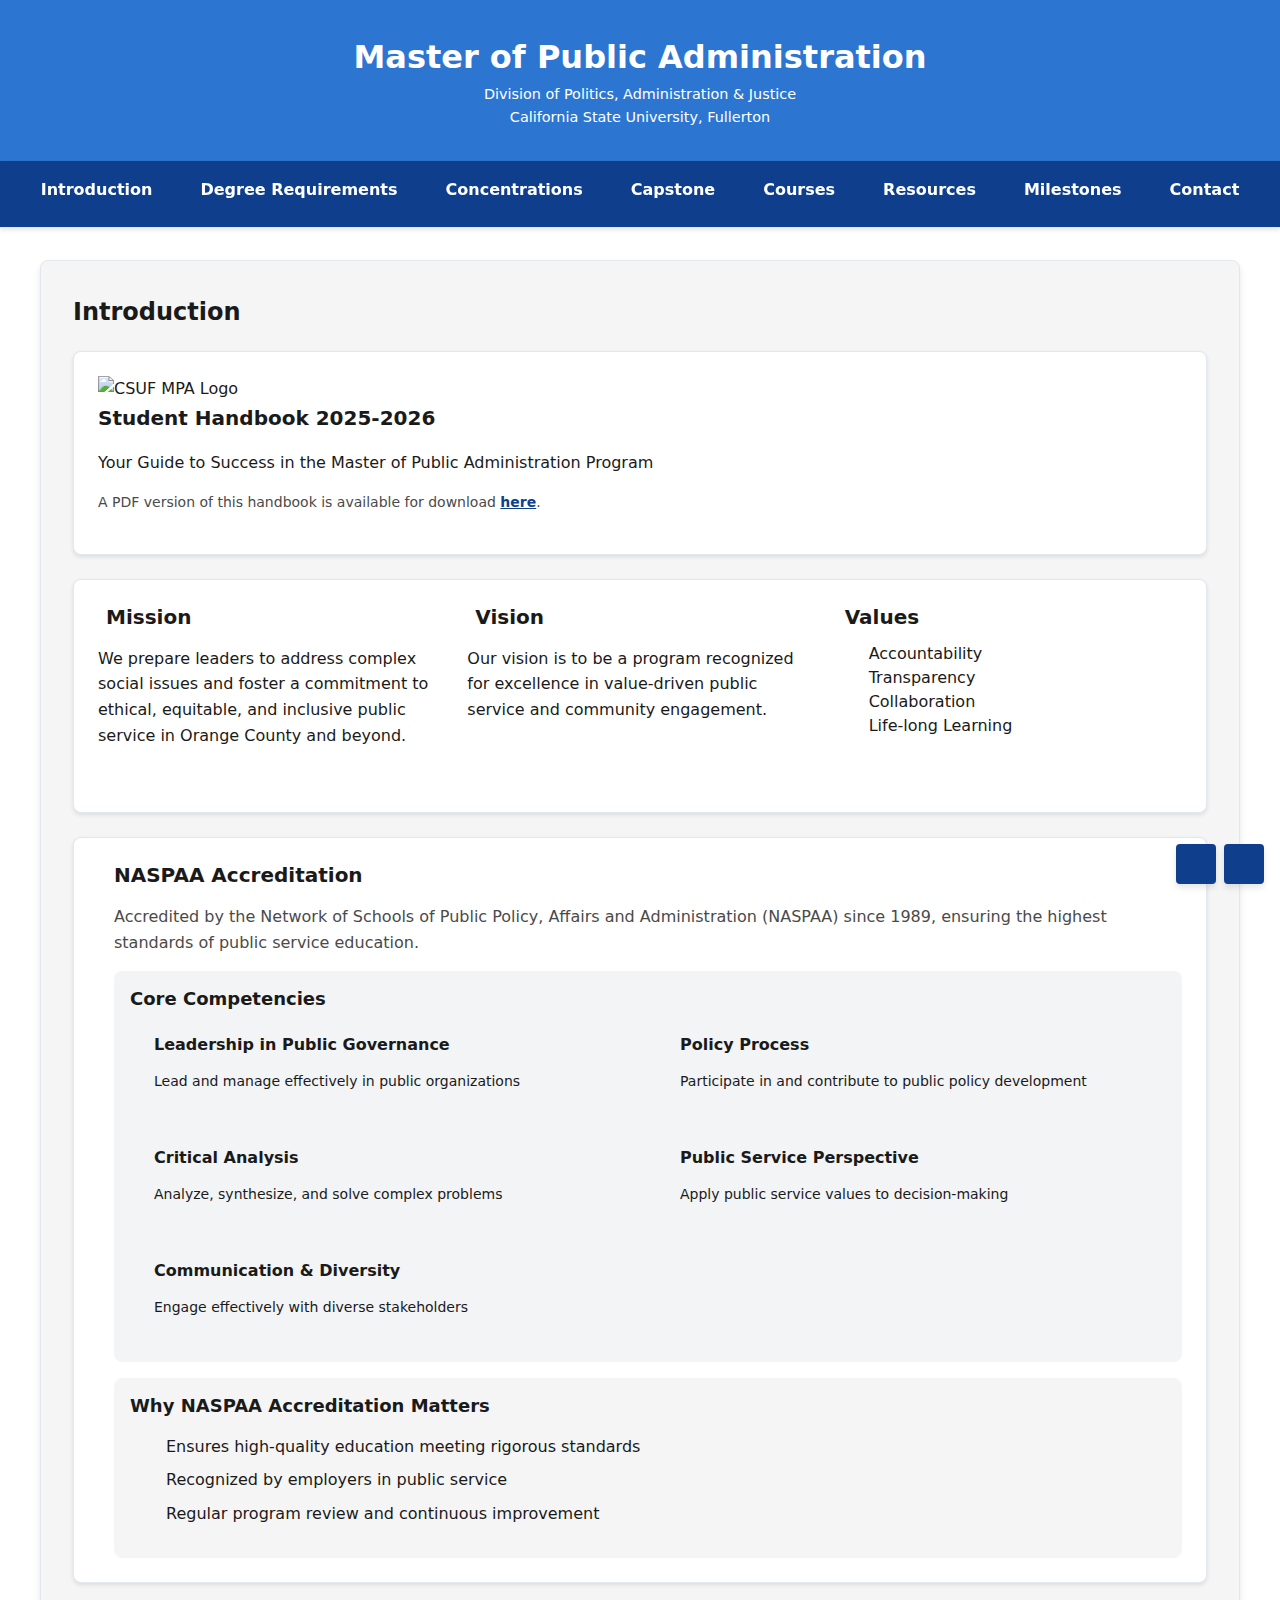
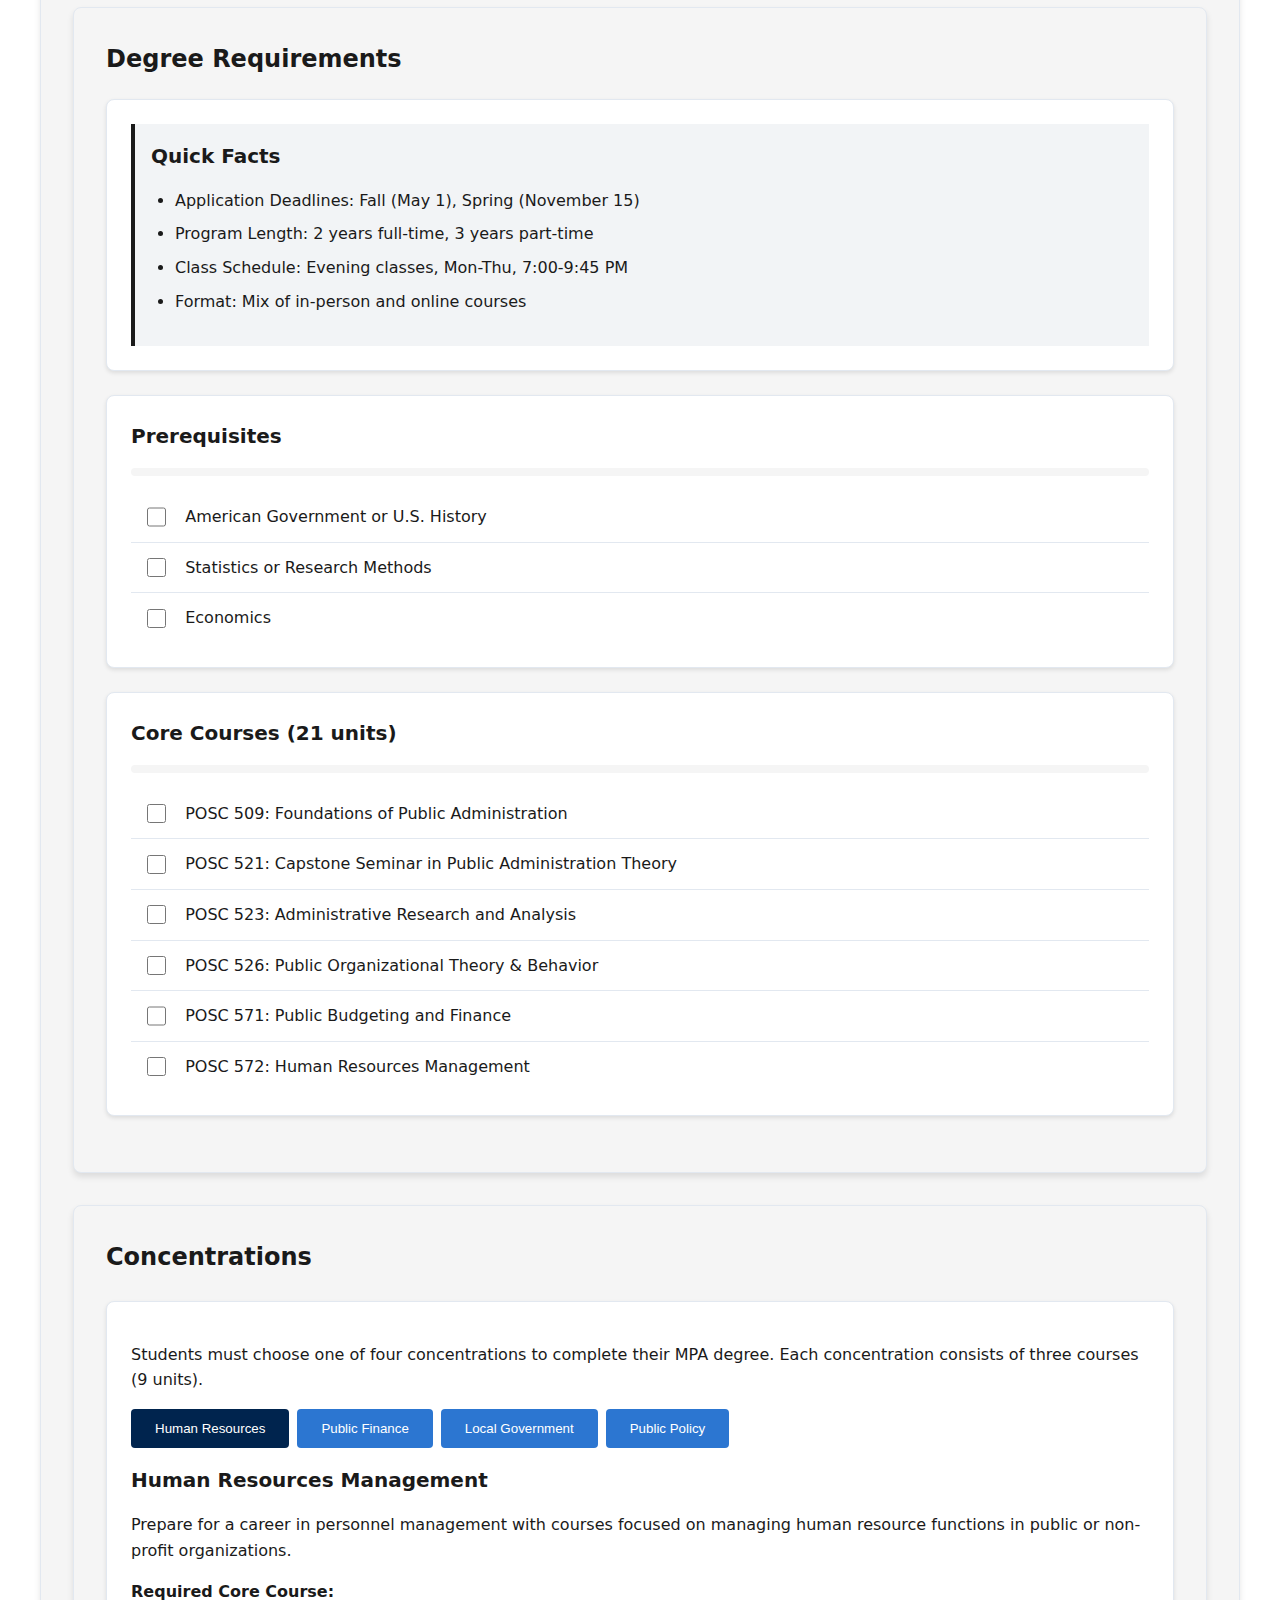
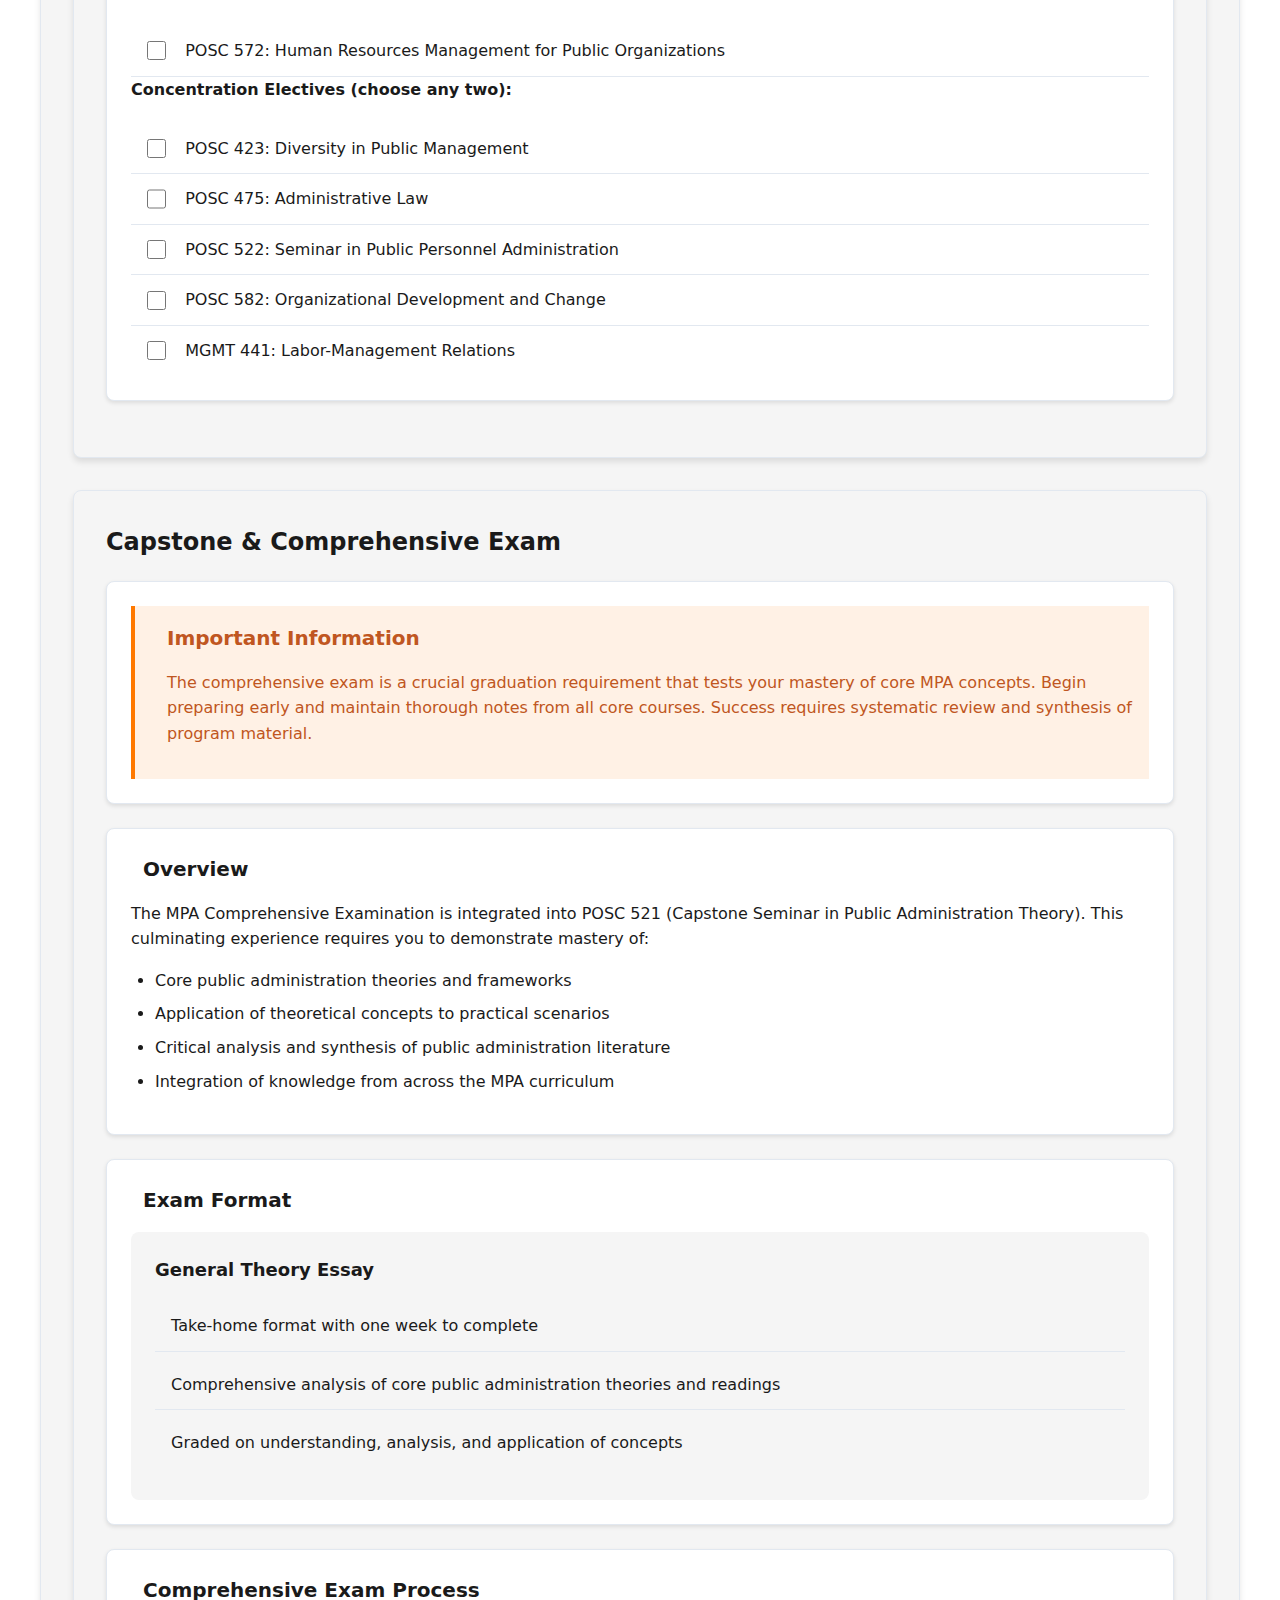
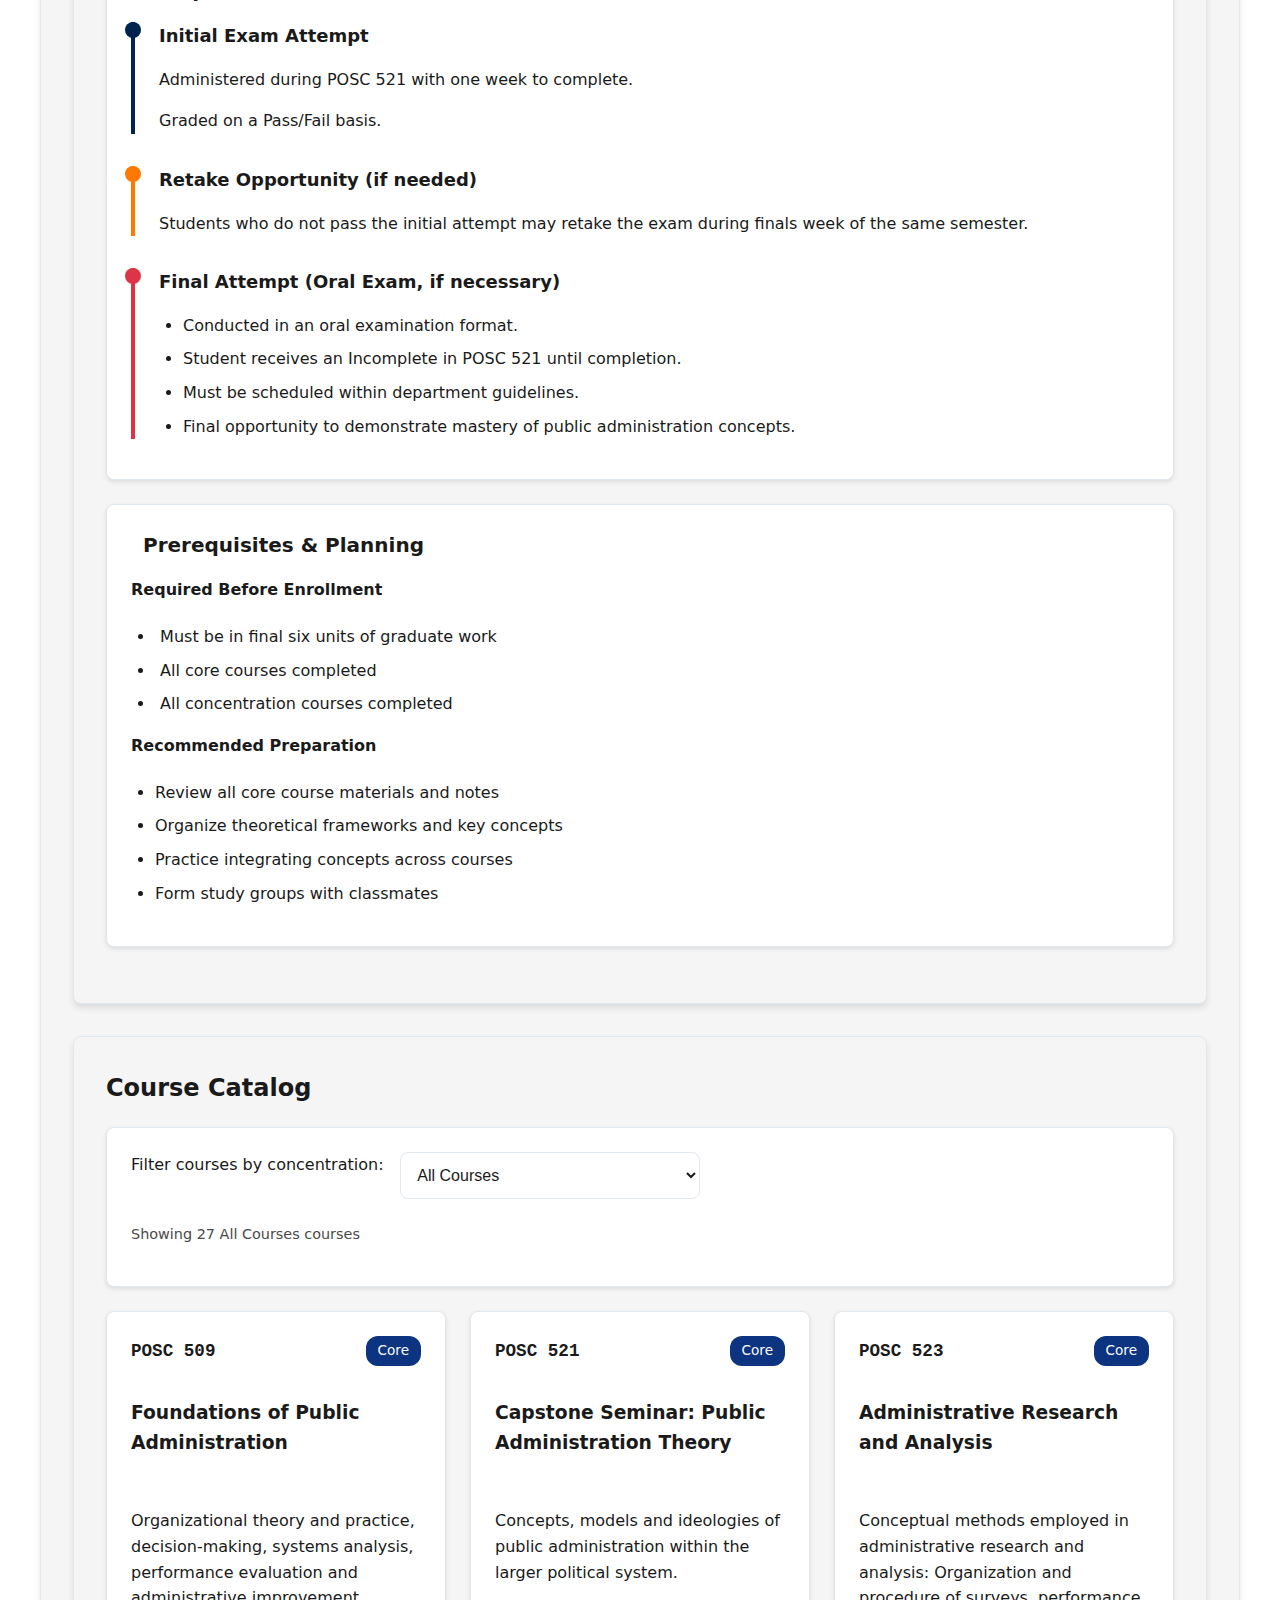
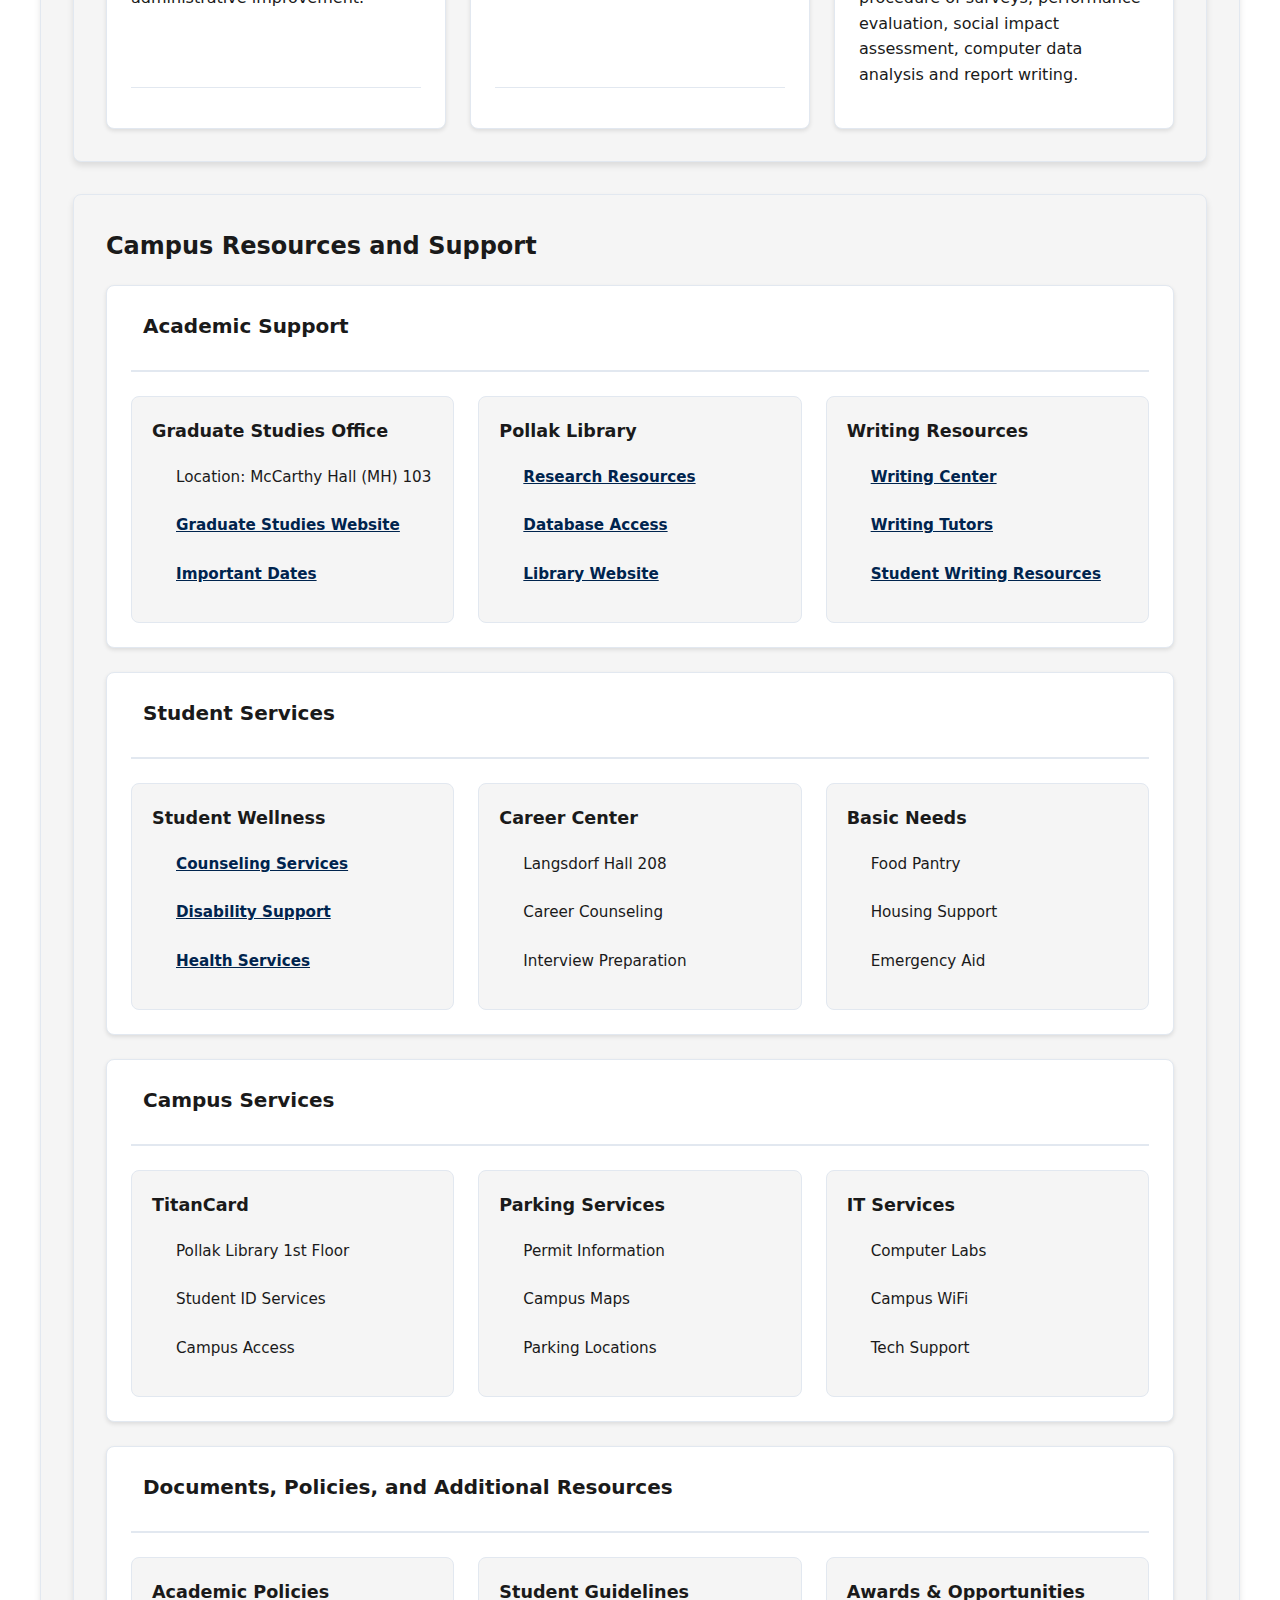
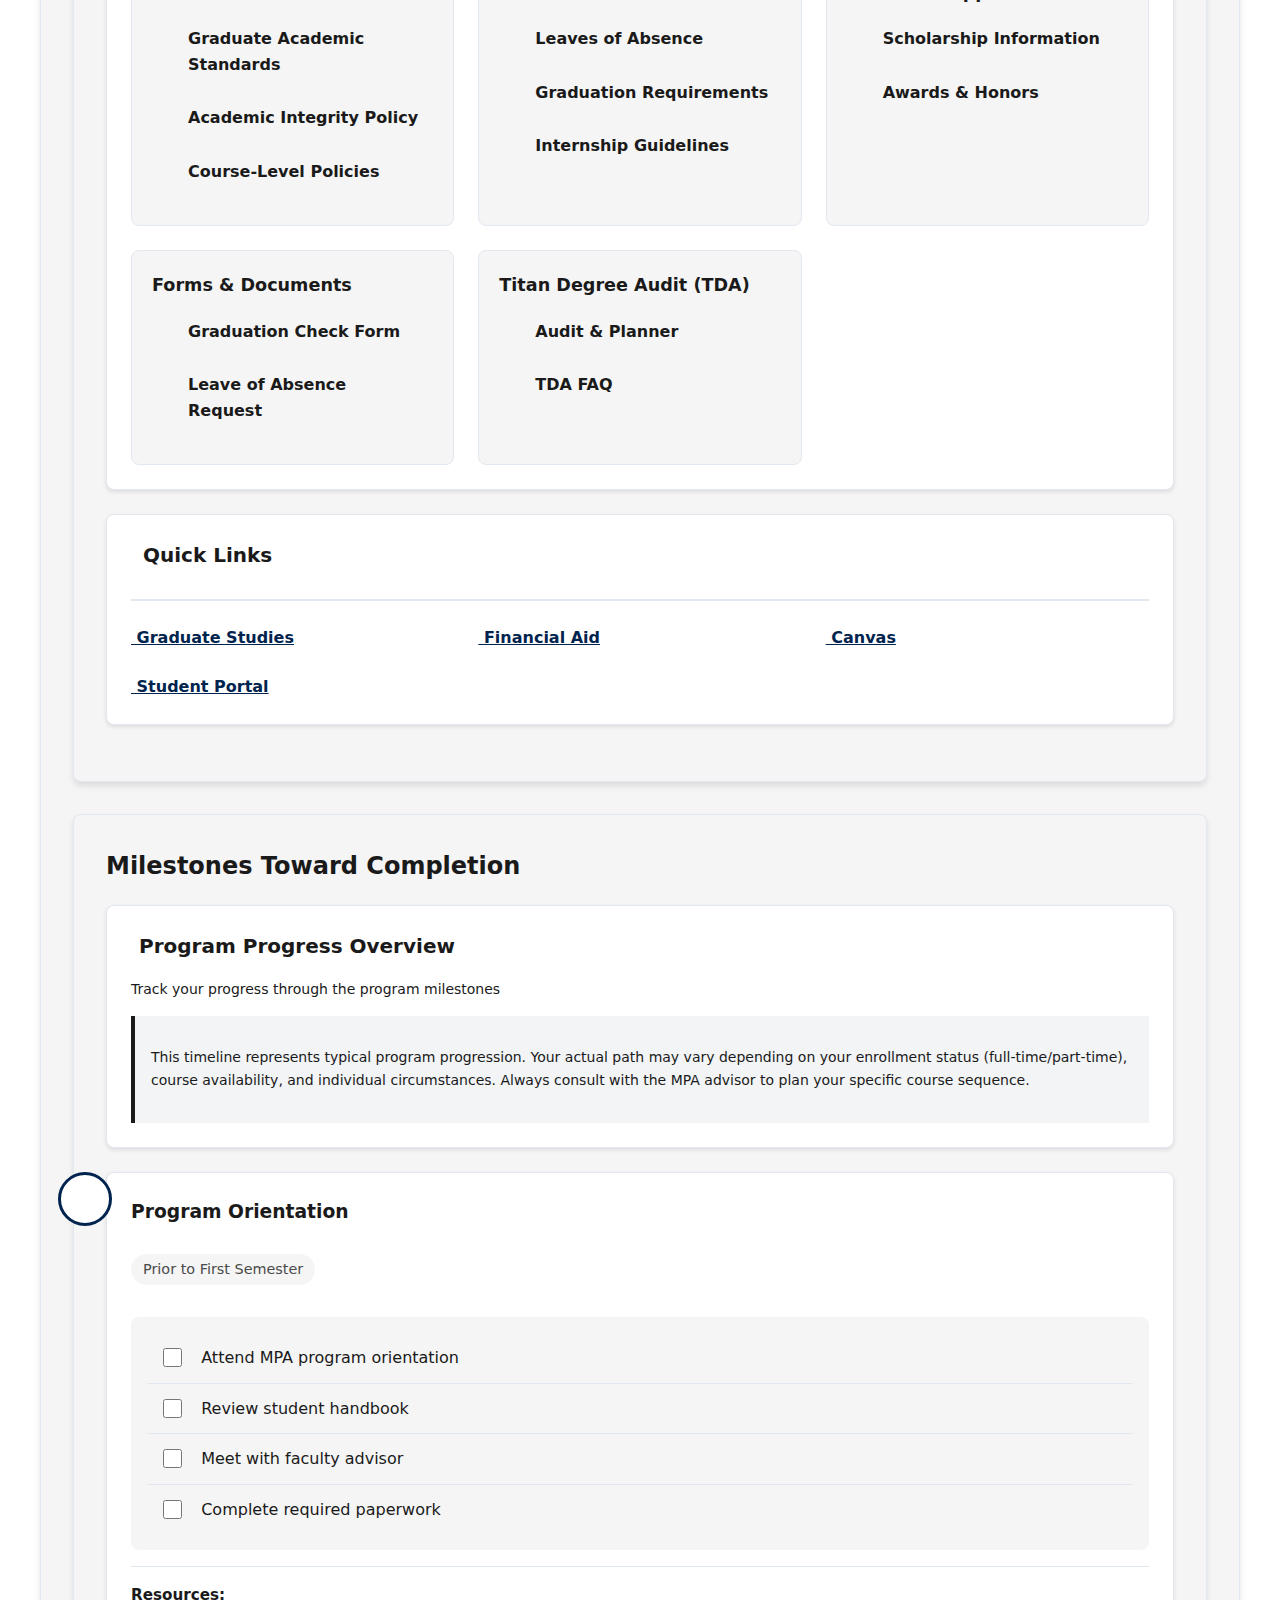
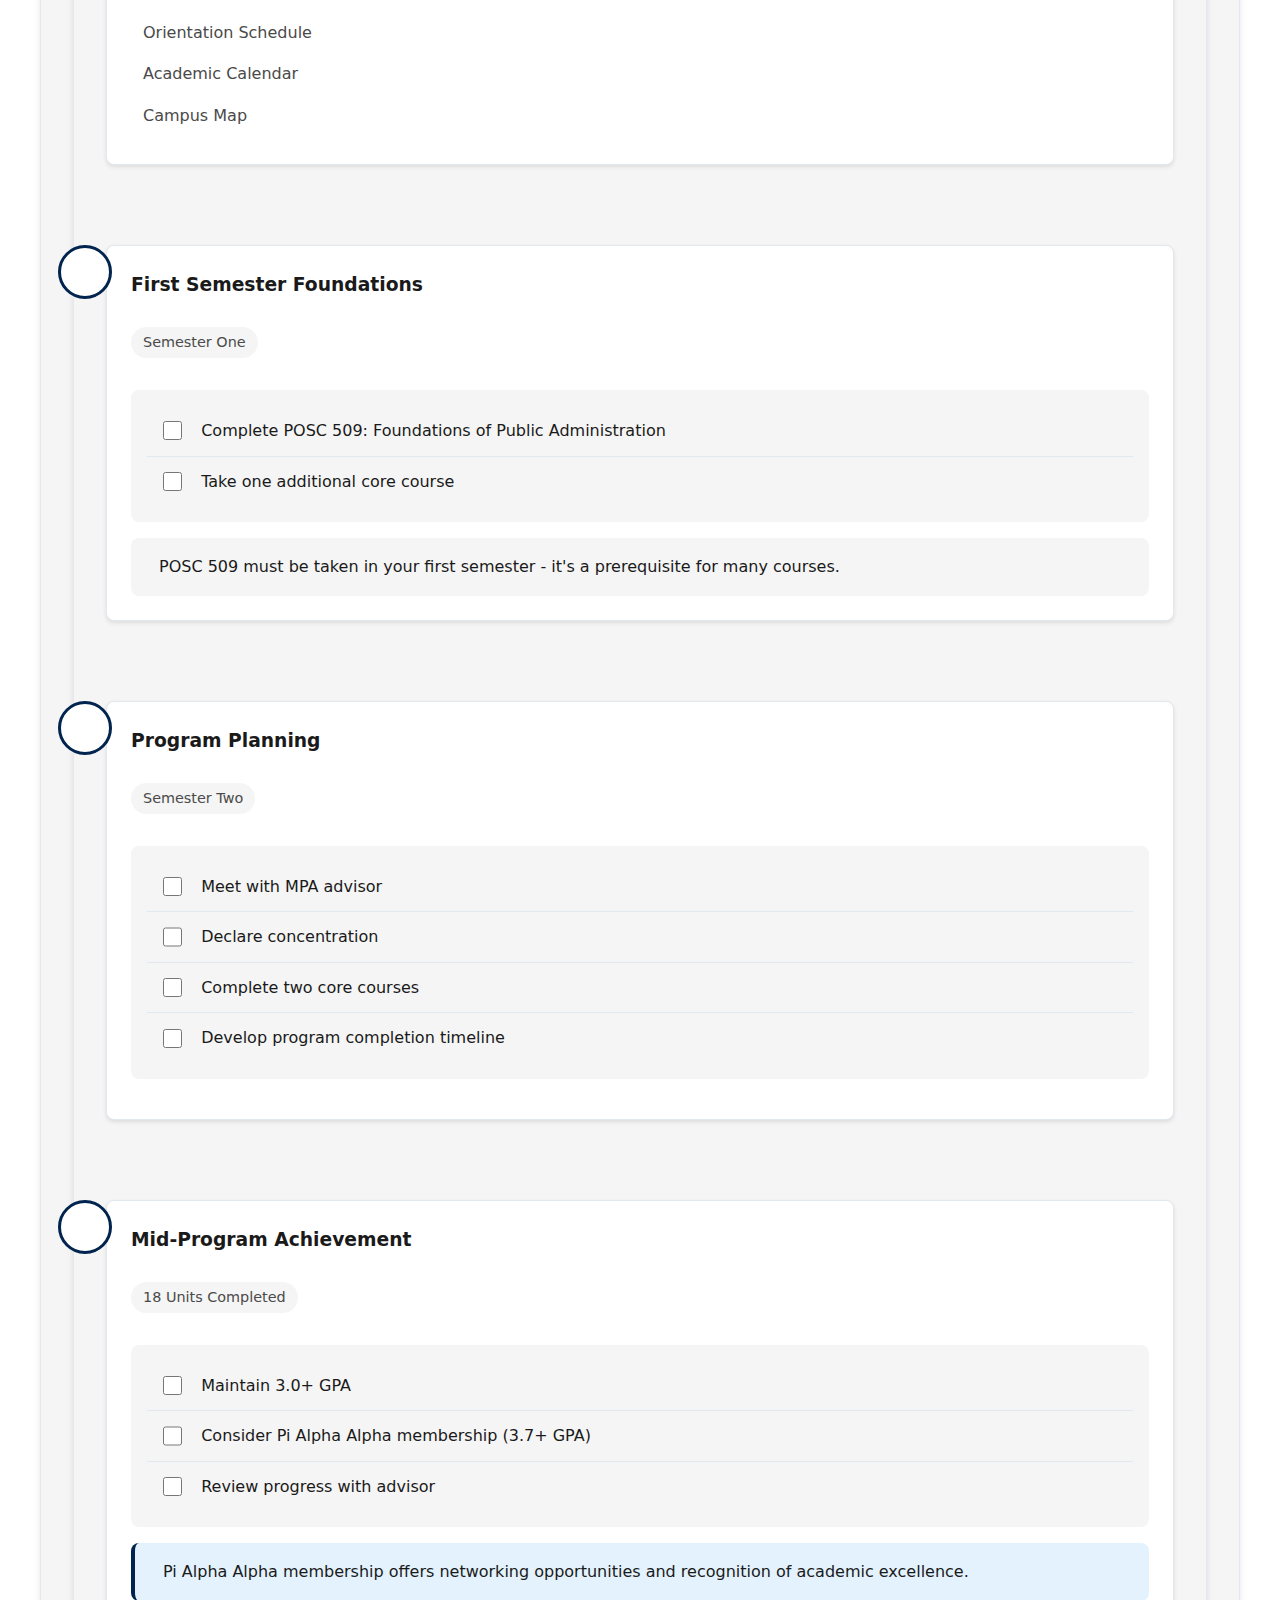
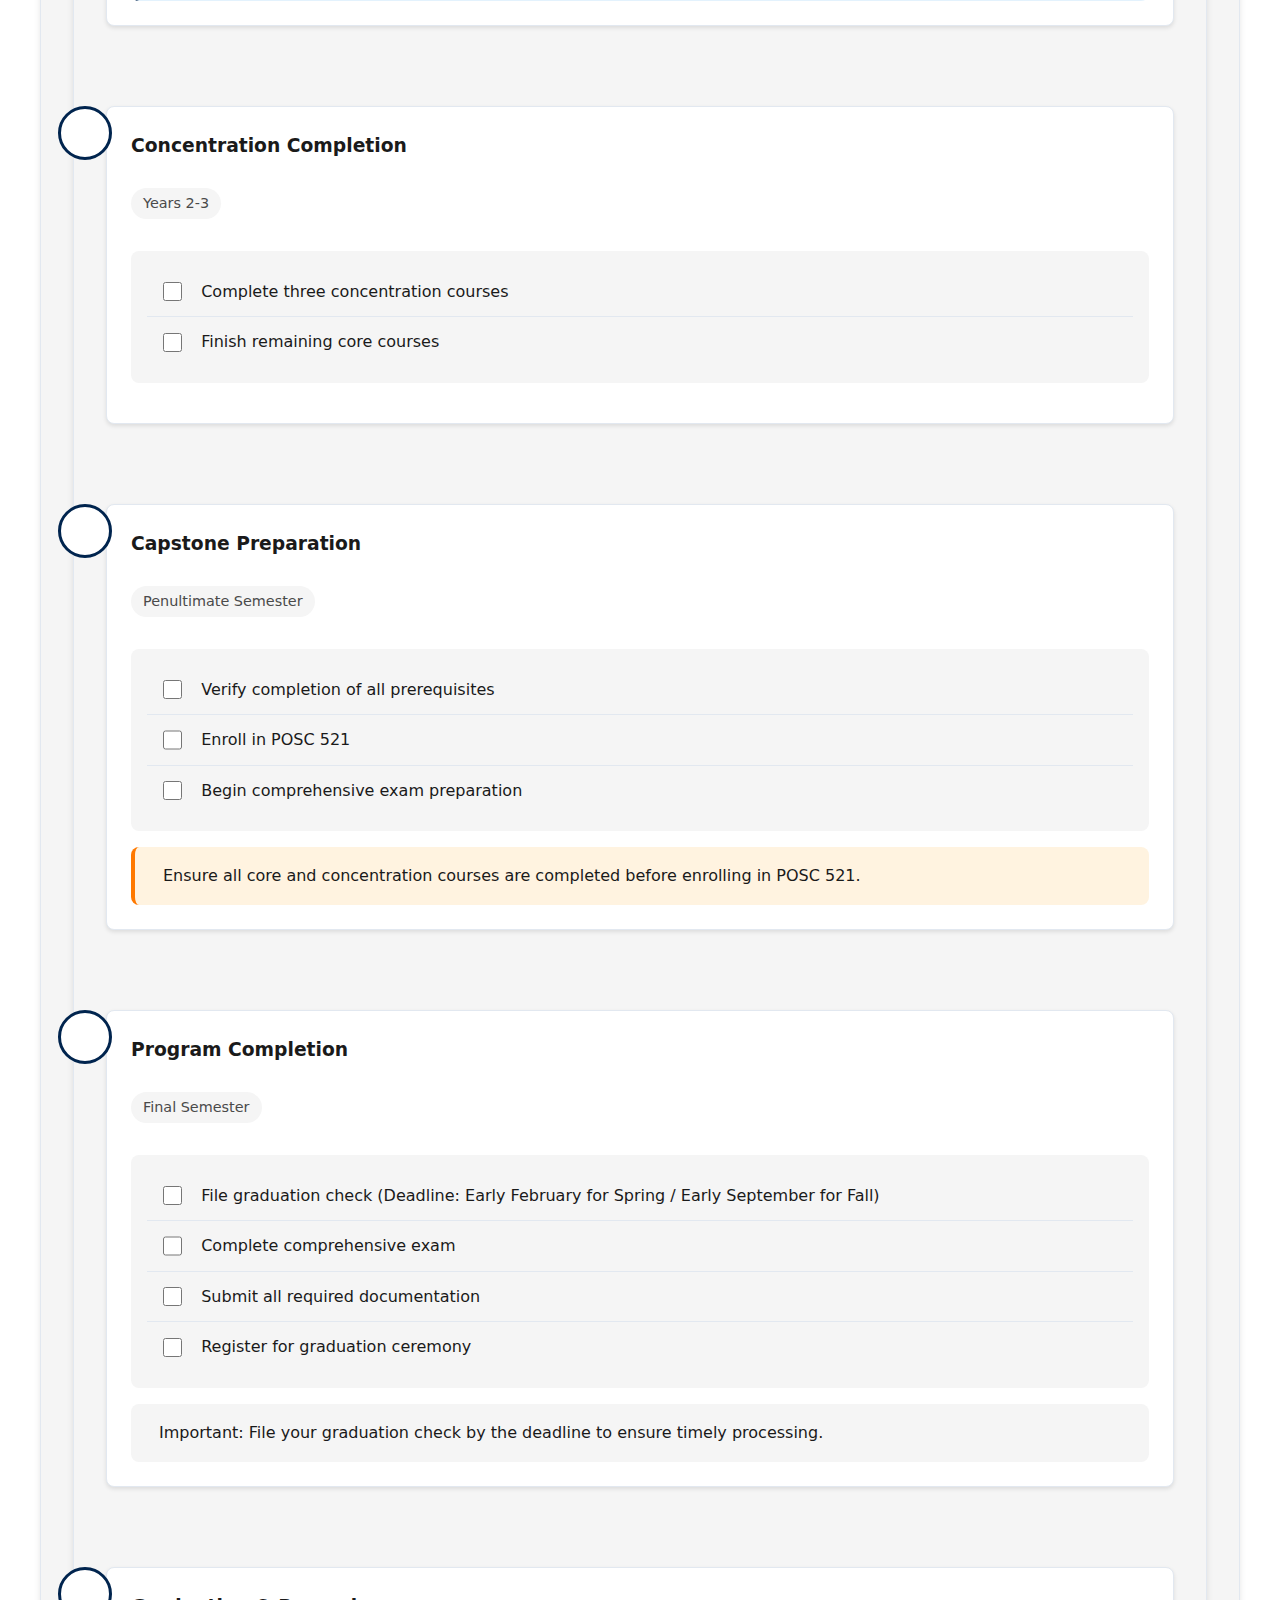
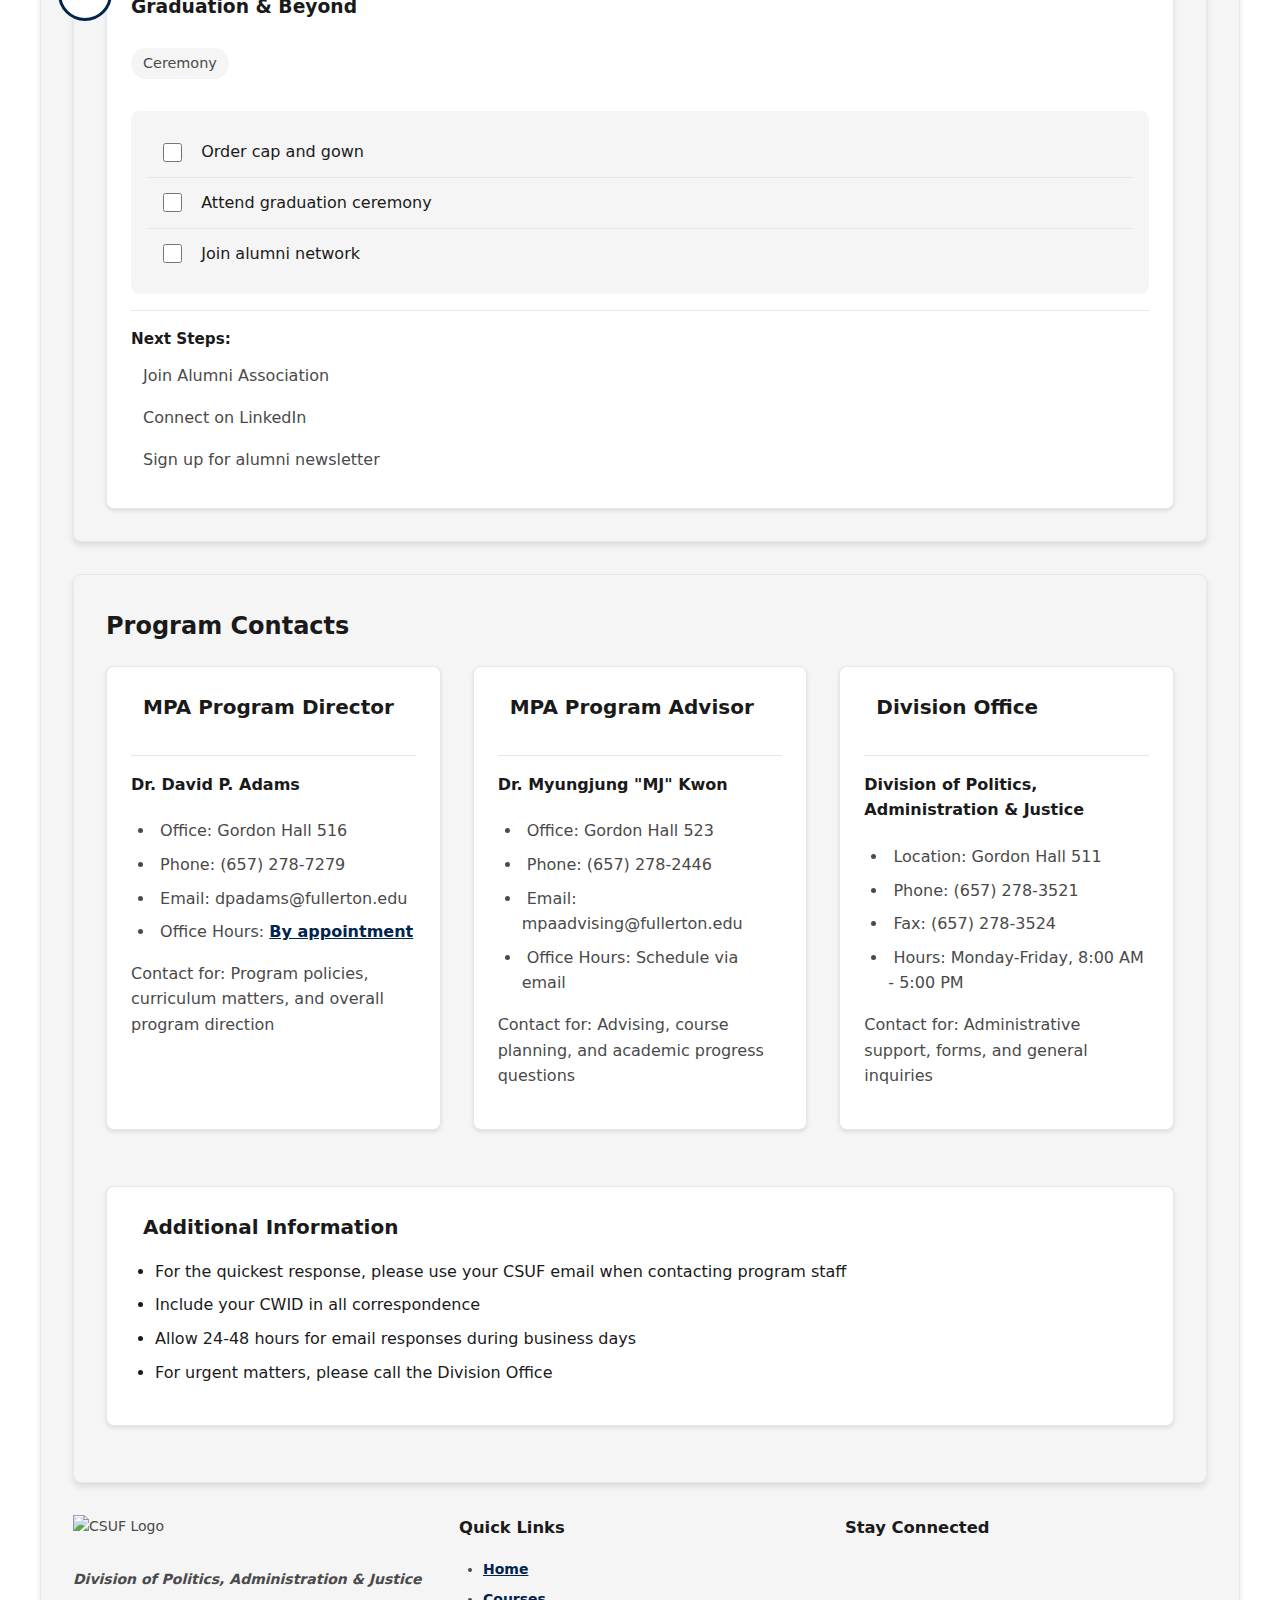
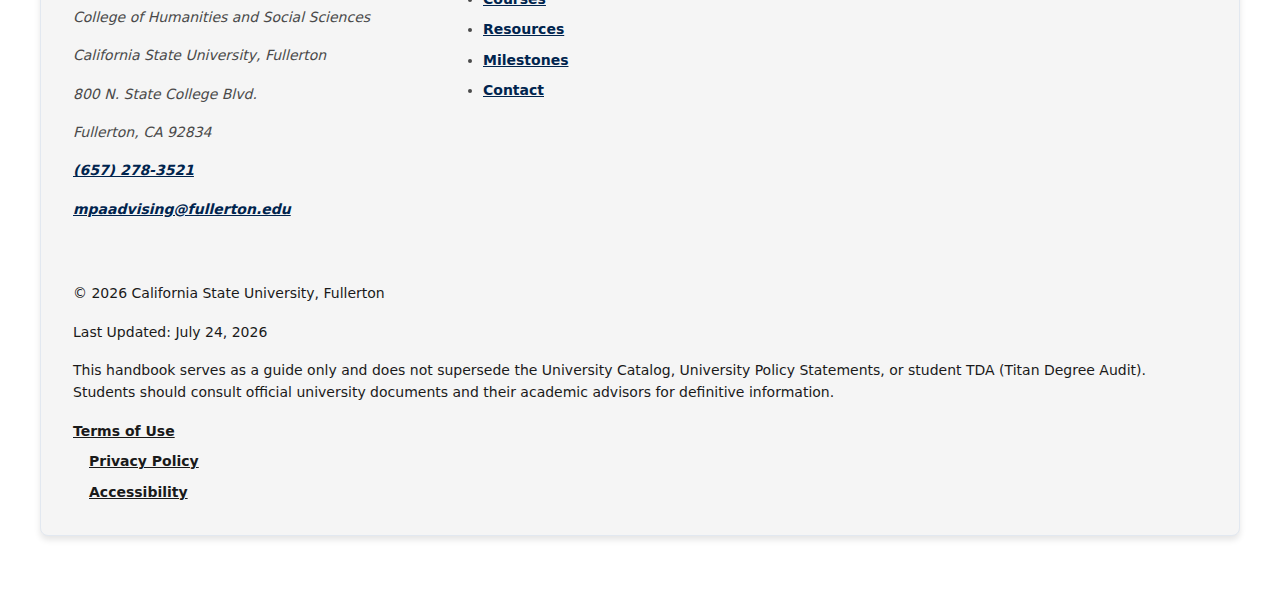
==== commit ce855906: "accessiblity" ====
--- a/index.html
+++ b/index.html
@@ -1611,7 +1611,7 @@
         <nav class="footer-section footer-nav text-sm" aria-label="Footer Navigation">
             <h3 class="text-lg font-semibold mb-4">Quick Links</h3>
             <ul class="space-y-2">
-                <li><a href="#home" class="text-blue-400 hover:underline">Home</a></li>
+                <li><a href="#introduction" class="text-blue-400 hover:underline">Home</a></li>
                 <li><a href="#courses" class="text-blue-400 hover:underline">Courses</a></li>
                 <li><a href="#resources" class="text-blue-400 hover:underline">Resources</a></li>
                 <li><a href="#milestones" class="text-blue-400 hover:underline">Milestones</a></li>
@@ -1628,12 +1628,6 @@
         </a>
         <a href="https://www.facebook.com/p/MPA-Cal-State-Fullerton-100057608433230/" aria-label="Facebook" class="hover:text-blue-400">
             <i class="fab fa-facebook text-3xl"></i>
-        </a>
-        <a href="#" aria-label="Instagram" class="hover:text-blue-400">
-            <i class="fab fa-instagram text-3xl"></i>
-        </a>
-        <a href="#" aria-label="Twitter" class="hover:text-blue-400">
-            <i class="fab fa-twitter text-3xl"></i>
         </a>
     </div>
 
--- a/style/styles.css
+++ b/style/styles.css
@@ -41,8 +41,8 @@
 [data-theme="light"] {
     --bg-primary: #FFFFFF;
     --bg-secondary: #F5F5F5;
-    --text-primary: #222222;
-    --text-secondary: #666666;
+    --text-primary: #1A1A1A;
+    --text-secondary: #4A4A4A;
     --primary: #00244E;
     --secondary: #0F3F8C;
     --accent: #FF7900;
@@ -59,8 +59,8 @@
     --bg-primary: #121620;
     --bg-secondary: #1E2433;
     --text-primary: #FFFFFF;
-    --text-secondary: #B8C4E0;
-    --primary: #4A9EFF;
+    --text-secondary: #D0DBF7;
+    --primary: #3B85E0;
     --secondary: #2D3748;
     --accent: #FF7900;
     --border-color: #2D3748;
@@ -114,9 +114,10 @@
 }
 
 a {
-    color: var(--primary);
-    text-decoration: none;
-    transition: color 0.2s ease;
+    color: #00244E; /* Darker CSUF blue */
+    font-weight: bold;
+    text-decoration: underline;
+    transition: color 0.3s ease;
 }
 
 a:hover {
@@ -141,7 +142,7 @@
 
 /* Header Styles */
 .header {
-    background: var(--primary);
+    background: #2c76d1;
     color: white;
     padding: 1rem;
     text-align: center;
@@ -162,7 +163,7 @@
 .header p {
     font-size: 0.9rem;
     margin: 0;
-    color: white;
+    color: #ffffff;
 }
 
 /* =========================================
@@ -257,8 +258,8 @@
 
 .tab {
     padding: 0.75rem 1.5rem;
-    background: var(--bg-secondary);
-    color: var(--text-primary);
+    color: #ffffff;
+    background: #2c76d1;
     border: none;
     border-radius: 4px;
     cursor: pointer;
@@ -266,7 +267,7 @@
 }
 
 .tab:hover {
-    background: var(--hover-bg);
+    background: var(--accent);
 }
 
 .tab.active {
@@ -363,11 +364,11 @@
     padding: 0.25rem 0.75rem;
     border-radius: 12px;
     font-size: 0.85rem;
-    color: white;
+    color: #FDFDFF;
     font-weight: 500;
 }
 
-.course-tag.core { background: var(--titan-blue); }
+.course-tag.core { background: #0D3480; }
 .course-tag.hr { background: var(--medium-blue); }
 .course-tag.finance { background: var(--success); }
 .course-tag.local { background: var(--warning); }
@@ -1136,12 +1137,230 @@
     }
 }
 
-/* Ensure flex layout works properly for mission/vision/values sections */
+/* 
+ * Component-Specific Styles
+ * Consolidated and organized to remove redundancies
+ */
+
+/* =========================================
+   1. Common Element Styling
+   ========================================= */
+
+/* Card base styling */
+.card {
+    background: var(--card-bg);
+    border-radius: 8px;
+    padding: 1.5rem;
+    margin-bottom: 1.5rem;
+    border: 1px solid var(--border-color);
+    box-shadow: var(--shadow-sm);
+}
+
+/* Section styling */
+.section {
+    background: var(--bg-secondary);
+    border-radius: 8px;
+    padding: 2rem;
+    margin-bottom: 2rem;
+    border: 1px solid var(--border-color);
+    box-shadow: var(--shadow-md);
+}
+
+/* Typography base styles */
+h3, h4, h5 {
+    margin-top: 0;
+    color: var(--text-primary);
+}
+
+p {
+    margin-bottom: 1rem;
+    line-height: 1.6;
+}
+
+ul, ol {
+    padding-left: 1.5rem;
+    margin-bottom: 1rem;
+}
+
+ul li, ol li {
+    margin-bottom: 0.5rem;
+}
+
+/* =========================================
+   2. Utility Classes
+   ========================================= */
+
+/* Flex utilities */
+.flex {
+    display: flex !important;
+}
+
+.items-center {
+    align-items: center !important;
+}
+
+.items-start {
+    align-items: flex-start;
+}
+
+/* Gap utilities */
+.gap-2 {
+    gap: 0.5rem !important;
+}
+
+.gap-3 {
+    gap: 0.75rem !important;
+}
+
+.gap-4 {
+    gap: 1rem !important;
+}
+
+/* Margin utilities */
+.mb-2 {
+    margin-bottom: 0.5rem;
+}
+
+.mb-3 {
+    margin-bottom: 0.75rem;
+}
+
+.mt-1 {
+    margin-top: 0.25rem;
+}
+
+/* Spacing utilities */
+.space-x-4 > * + * {
+    margin-left: 1rem;
+}
+
+.space-y-2 > * + * {
+    margin-top: 0.5rem;
+}
+
+.space-y-4 > * + * {
+    margin-top: 1rem;
+}
+
+/* Padding utilities */
+.p-4 {
+    padding: 1rem;
+}
+
+/* Text styling */
+.text-xl {
+    font-size: 1.25rem;
+}
+
+.text-4xl {
+    font-size: 2.25rem !important;
+}
+
+.text-sm {
+    font-size: 0.875rem;
+}
+
+.font-semibold {
+    font-weight: 600;
+}
+
+/* Color utilities */
+.text-blue-600 {
+    color: var(--medium-blue) !important;
+}
+
+.text-green-500 {
+    color: var(--success) !important;
+}
+
+.text-orange-500 {
+    color: var(--titan-orange);
+}
+
+.text-orange-700, .text-orange-800 {
+    color: #c05621; /* Darker orange */
+}
+
+.text-gray-600 {
+    color: var(--text-secondary);
+}
+
+/* Background utilities */
+.bg-blue-50 {
+    background-color: rgba(0, 36, 78, 0.05);
+}
+
+.bg-gray-50 {
+    background-color: var(--bg-secondary);
+}
+
+.bg-orange-50 {
+    background-color: rgba(255, 121, 0, 0.1);
+}
+
+/* Border utilities */
+.border-l-4 {
+    border-left-width: 4px;
+    border-left-style: solid;
+}
+
+.border-orange-500 {
+    border-color: var(--titan-orange);
+}
+
+.rounded-lg {
+    border-radius: 0.5rem;
+}
+
+/* Grid utilities */
+.grid {
+    display: grid;
+}
+
+.md\:grid-cols-2 {
+    grid-template-columns: repeat(2, 1fr);
+}
+
+/* =========================================
+   3. Icon Styling
+   ========================================= */
+
+/* Universal icon styling */
+.fas {
+    display: inline-flex !important;
+    align-items: center !important;
+    justify-content: center !important;
+    flex-shrink: 0 !important;
+    position: relative;
+    top: 0;
+    margin-top: 0;
+    margin-bottom: 0;
+    transform: translateY(0);
+}
+
+/* Card heading icons */
+.card h3 {
+    display: flex;
+    align-items: center;
+    gap: 0.75rem;
+    margin-top: 0;
+    margin-bottom: 1rem;
+    font-size: 1.25rem;
+}
+
+.card h3 i {
+    color: var(--primary);
+    font-size: 1.2rem;
+}
+
+/* =========================================
+   4. Mission/Vision/Values Sections
+   ========================================= */
+
 .mission-section, .vision-section, .values-section {
     margin-bottom: 1.5rem;
 }
 
-/* Fix the header icon layout */
 .mission-section .flex,
 .vision-section .flex,
 .values-section .flex,
@@ -1149,57 +1368,9 @@
     display: flex;
     align-items: center;
     gap: 0.5rem;
-    line-height: row; /* Force horizontal layout */
-}
-
-/* Specific vertical alignment for icons */
-.fas.fa-bullseye,
-.fas.fa-eye,
-.fas.fa-heart,
-.fas.fa-check-circle {
-    display: inline-flex;
-    align-items: center;
-    justify-content: center;
-    position: relative;
-    top: 0;  /* Reset any top positioning */
-    margin-top: 0;  /* Reset any margin */
-    margin-bottom: 0;  /* Reset any margin */
-    vertical-align: middle;  /* Improve vertical alignment */
-    transform: translateY(0);  /* Reset any transforms */
-}
-
-/* Ensure text wraps properly */
-.mission-section p,
-.vision-section p,
-.values-section ul {
-    width: 100%;
-}
-
-/* Media query to handle very small screens */
-@media (max-width: 480px) {
-    .mission-section .flex,
-    .vision-section .flex,
-    .values-section .flex {
-        flex-wrap: wrap; /* Allow wrapping on very small screens */
-    }
-}
-
-/* Override any problematic global styles */
-.flex {
-    display: flex !important;
-}
-
-.items-center {
-    align-items: center !important;
-}
-
-.gap-2 {
-    gap: 0.5rem !important;
-}
-
-
-
-/* Fix for heading alignment */
+    line-height: 1; /* Fix for vertical alignment */
+}
+
 .mission-section h3,
 .vision-section h3,
 .values-section h3 {
@@ -1210,7 +1381,12 @@
     line-height: 1;
 }
 
-/* Fix for list item alignment */
+.mission-section p,
+.vision-section p,
+.values-section ul {
+    width: 100%;
+}
+
 .values-section li {
     margin-bottom: 0.5rem;
 }
@@ -1221,77 +1397,9 @@
     vertical-align: middle;
 }
 
-/* Grid layout adjustments for better overall alignment */
-.grid {
-    display: grid;
-    grid-template-columns: repeat(3, 1fr);
-    gap: 1.5rem;
-    align-items: start;  /* Align grid items to the top */
-}
-
-@media (max-width: 768px) {
-    .grid {
-        grid-template-columns: 1fr;
-    }
-}
-
-/* NASPAA Accreditation Card Styles */
-
-/* Card base styling */
-.card {
-    background: var(--card-bg);
-    border-radius: 8px;
-    padding: 1.5rem;
-    margin-bottom: 1.5rem;
-    border: 1px solid var(--border-color);
-    box-shadow: var(--shadow-sm);
-}
-
-/* Flex container alignment */
-.flex {
-    display: flex !important;
-}
-
-.items-center {
-    align-items: center !important;
-}
-
-.gap-3 {
-    gap: 0.75rem !important;
-}
-
-.gap-4 {
-    gap: 1rem !important;
-}
-
-/* Icon styling for better alignment */
-.fas {
-    display: inline-flex !important;
-    align-items: center !important;
-    justify-content: center !important;
-    flex-shrink: 0 !important;
-}
-
-.text-4xl {
-    font-size: 2.25rem !important;
-}
-
-.text-blue-600 {
-    color: var(--medium-blue) !important;
-}
-
-.text-green-500 {
-    color: var(--success) !important;
-}
-
-/* Competency grid layout */
-.grid {
-    display: grid;
-}
-
-.md\:grid-cols-2 {
-    grid-template-columns: repeat(2, 1fr);
-}
+/* =========================================
+   5. NASPAA Accreditation
+   ========================================= */
 
 /* Competency item styling */
 .competency-item {
@@ -1304,12 +1412,7 @@
     background: var(--hover-bg);
 }
 
-/* Typography adjustments */
-h3, h4, h5 {
-    margin-top: 0;
-    color: var(--text-primary);
-}
-
+/* Typography refinements */
 h3.text-xl {
     font-size: 1.25rem;
     line-height: 1.3;
@@ -1326,170 +1429,9 @@
     margin-bottom: 0.25rem;
 }
 
-/* Spacing utilities */
-.mb-2 {
-    margin-bottom: 0.5rem;
-}
-
-.mb-3 {
-    margin-bottom: 0.75rem;
-}
-
-.space-y-2 > * + * {
-    margin-top: 0.5rem;
-}
-
-.space-y-4 > * + * {
-    margin-top: 1rem;
-}
-
-/* Background colors */
-.bg-blue-50 {
-    background-color: rgba(0, 36, 78, 0.05); /* Lighter version of your titan-blue */
-}
-
-.bg-gray-50 {
-    background-color: var(--bg-secondary);
-}
-
-/* Text colors */
-.text-sm {
-    font-size: 0.875rem;
-}
-
-.text-gray-600 {
-    color: var(--text-secondary);
-}
-
-/* Border radius */
-.rounded-lg {
-    border-radius: 0.5rem;
-}
-
-/* Padding */
-.p-4 {
-    padding: 1rem;
-}
-
-/* Dark mode adjustments */
-[data-theme="dark"] .bg-blue-50 {
-    background-color: rgba(74, 158, 255, 0.1);
-}
-
-[data-theme="dark"] .bg-gray-50 {
-    background-color: rgba(45, 55, 72, 0.5);
-}
-
-/* Responsive adjustments */
-@media (max-width: 768px) {
-    .md\:grid-cols-2 {
-        grid-template-columns: 1fr;
-    }
-    
-    .flex {
-        flex-direction: column;
-        align-items: flex-start;
-    }
-    
-    .flex.items-center {
-        flex-direction: row;
-    }
-}
-
-/* Capstone & Comprehensive Exam Section Styles */
-
-/* Section styling */
-.section {
-    background: var(--bg-secondary);
-    border-radius: 8px;
-    padding: 2rem;
-    margin-bottom: 2rem;
-    border: 1px solid var(--border-color);
-    box-shadow: var(--shadow-md);
-}
-
-/* Card styling */
-.card {
-    background: var(--card-bg);
-    border-radius: 8px;
-    padding: 1.5rem;
-    margin-bottom: 1.5rem;
-    border: 1px solid var(--border-color);
-    box-shadow: var(--shadow-sm);
-}
-
-/* Alert styling */
-.bg-orange-50 {
-    background-color: rgba(255, 121, 0, 0.1);
-}
-
-.border-l-4 {
-    border-left-width: 4px;
-    border-left-style: solid;
-}
-
-.border-orange-500 {
-    border-color: var(--titan-orange);
-}
-
-.text-orange-500 {
-    color: var(--titan-orange);
-}
-
-.text-orange-700, .text-orange-800 {
-    color: #c05621; /* Darker orange */
-}
-
-/* Spacing utilities */
-.p-4 {
-    padding: 1rem;
-}
-
-.space-x-4 > * + * {
-    margin-left: 1rem;
-}
-
-.mb-2 {
-    margin-bottom: 0.5rem;
-}
-
-.mt-1 {
-    margin-top: 0.25rem;
-}
-
-/* Typography */
-.text-xl {
-    font-size: 1.25rem;
-}
-
-.font-semibold {
-    font-weight: 600;
-}
-
-/* Flex alignment */
-.flex {
-    display: flex;
-}
-
-.items-start {
-    align-items: flex-start;
-}
-
-/* Icon styling */
-.card h3 {
-    display: flex;
-    align-items: center;
-    gap: 0.75rem;
-    margin-top: 0;
-    margin-bottom: 1rem;
-    font-size: 1.25rem;
-    color: var(--text-primary);
-}
-
-.card h3 i {
-    color: var(--primary);
-    font-size: 1.2rem;
-}
+/* =========================================
+   6. Capstone & Exam Components
+   ========================================= */
 
 /* Exam component styling */
 .exam-component {
@@ -1503,7 +1445,6 @@
     font-size: 1.125rem;
     margin-top: 0;
     margin-bottom: 1rem;
-    color: var(--text-primary);
 }
 
 /* Exam details styling */
@@ -1544,7 +1485,6 @@
     margin-bottom: 0;
 }
 
-/* Alternate colors for process steps */
 .process-step:nth-child(2) {
     border-left-color: var(--warning);
 }
@@ -1557,7 +1497,6 @@
     font-size: 1.125rem;
     margin-top: 0;
     margin-bottom: 0.75rem;
-    color: var(--text-primary);
 }
 
 .process-step::before {
@@ -1579,22 +1518,18 @@
     background-color: var(--danger);
 }
 
-/* General content styling */
-ul, ol {
-    padding-left: 1.5rem;
-    margin-bottom: 1rem;
-}
-
-ul li, ol li {
-    margin-bottom: 0.5rem;
-}
-
-p {
-    margin-bottom: 1rem;
-    line-height: 1.6;
-}
-
-/* Dark mode adjustments */
+/* =========================================
+   7. Dark Mode Adjustments
+   ========================================= */
+
+[data-theme="dark"] .bg-blue-50 {
+    background-color: rgba(74, 158, 255, 0.1);
+}
+
+[data-theme="dark"] .bg-gray-50 {
+    background-color: rgba(45, 55, 72, 0.5);
+}
+
 [data-theme="dark"] .bg-orange-50 {
     background-color: rgba(255, 121, 0, 0.15);
 }
@@ -1604,8 +1539,12 @@
     color: #fbd38d; /* Lighter orange for dark mode */
 }
 
-/* Responsive adjustments */
+/* =========================================
+   8. Responsive Design
+   ========================================= */
+
 @media (max-width: 768px) {
+    /* Section and card adjustments */
     .section {
         padding: 1.5rem;
     }
@@ -1614,6 +1553,26 @@
         padding: 1.25rem;
     }
     
+    /* Grid adjustments */
+    .grid {
+        grid-template-columns: 1fr;
+    }
+    
+    .md\:grid-cols-2 {
+        grid-template-columns: 1fr;
+    }
+    
+    /* Flex adjustments */
+    .flex {
+        flex-direction: column;
+        align-items: flex-start;
+    }
+    
+    .flex.items-center {
+        flex-direction: row;
+    }
+    
+    /* Component-specific adjustments */
     .exam-component {
         padding: 1rem;
     }
@@ -1621,4 +1580,12 @@
     .process-step {
         padding-left: 1rem;
     }
+}
+
+@media (max-width: 480px) {
+    .mission-section .flex,
+    .vision-section .flex,
+    .values-section .flex {
+        flex-wrap: wrap; /* Allow wrapping on very small screens */
+    }
 }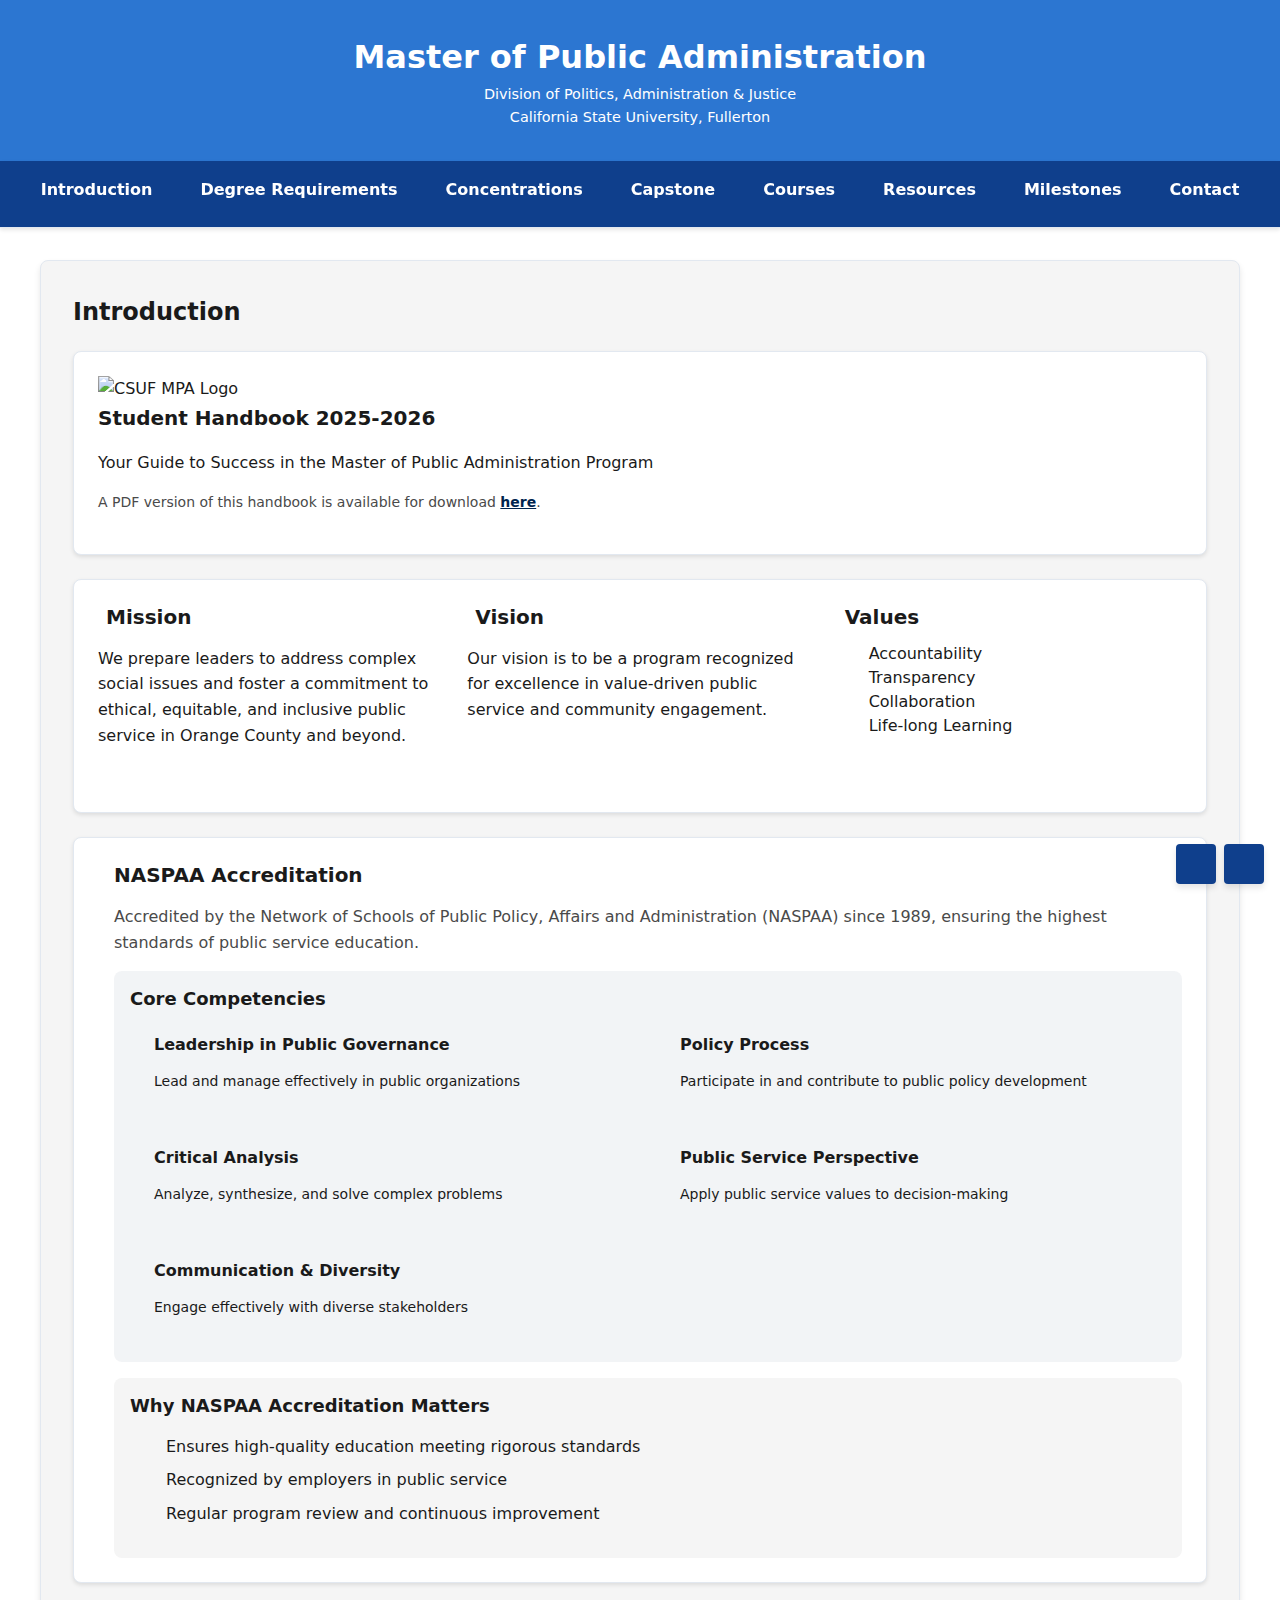
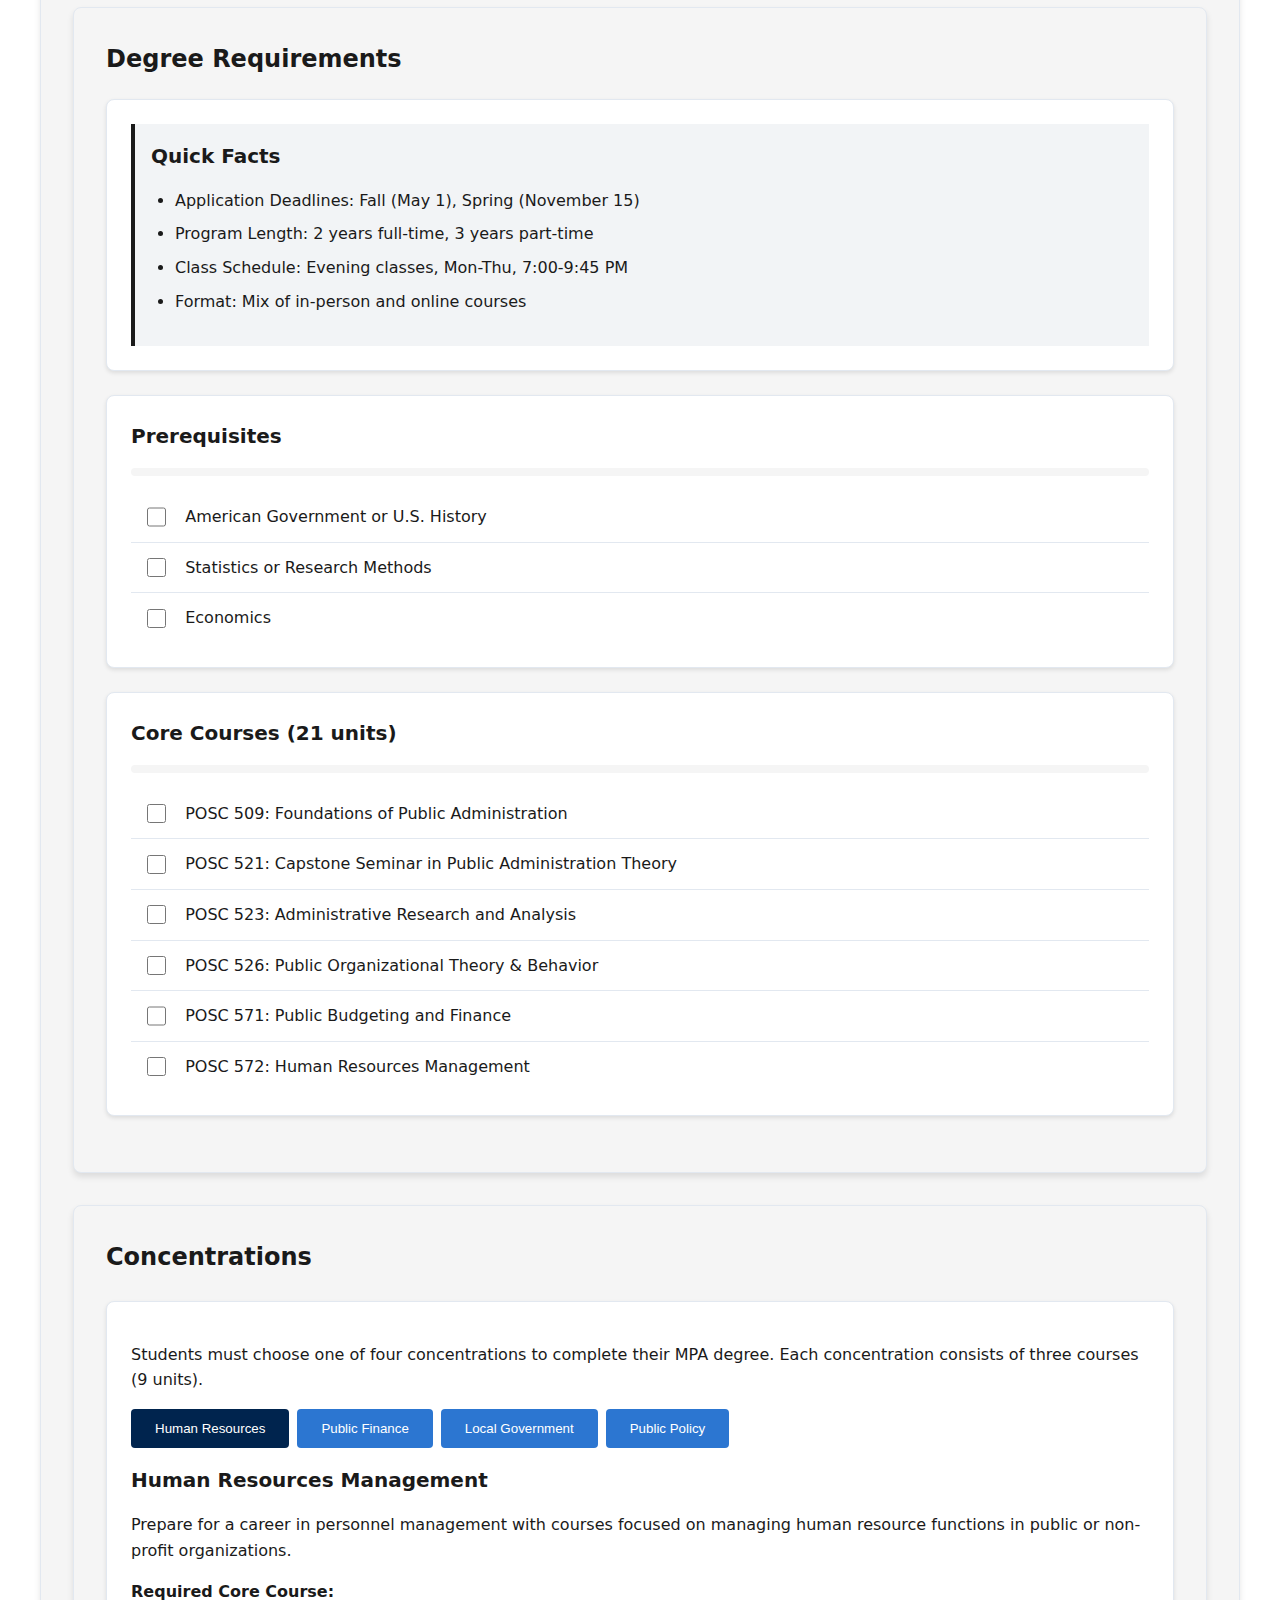
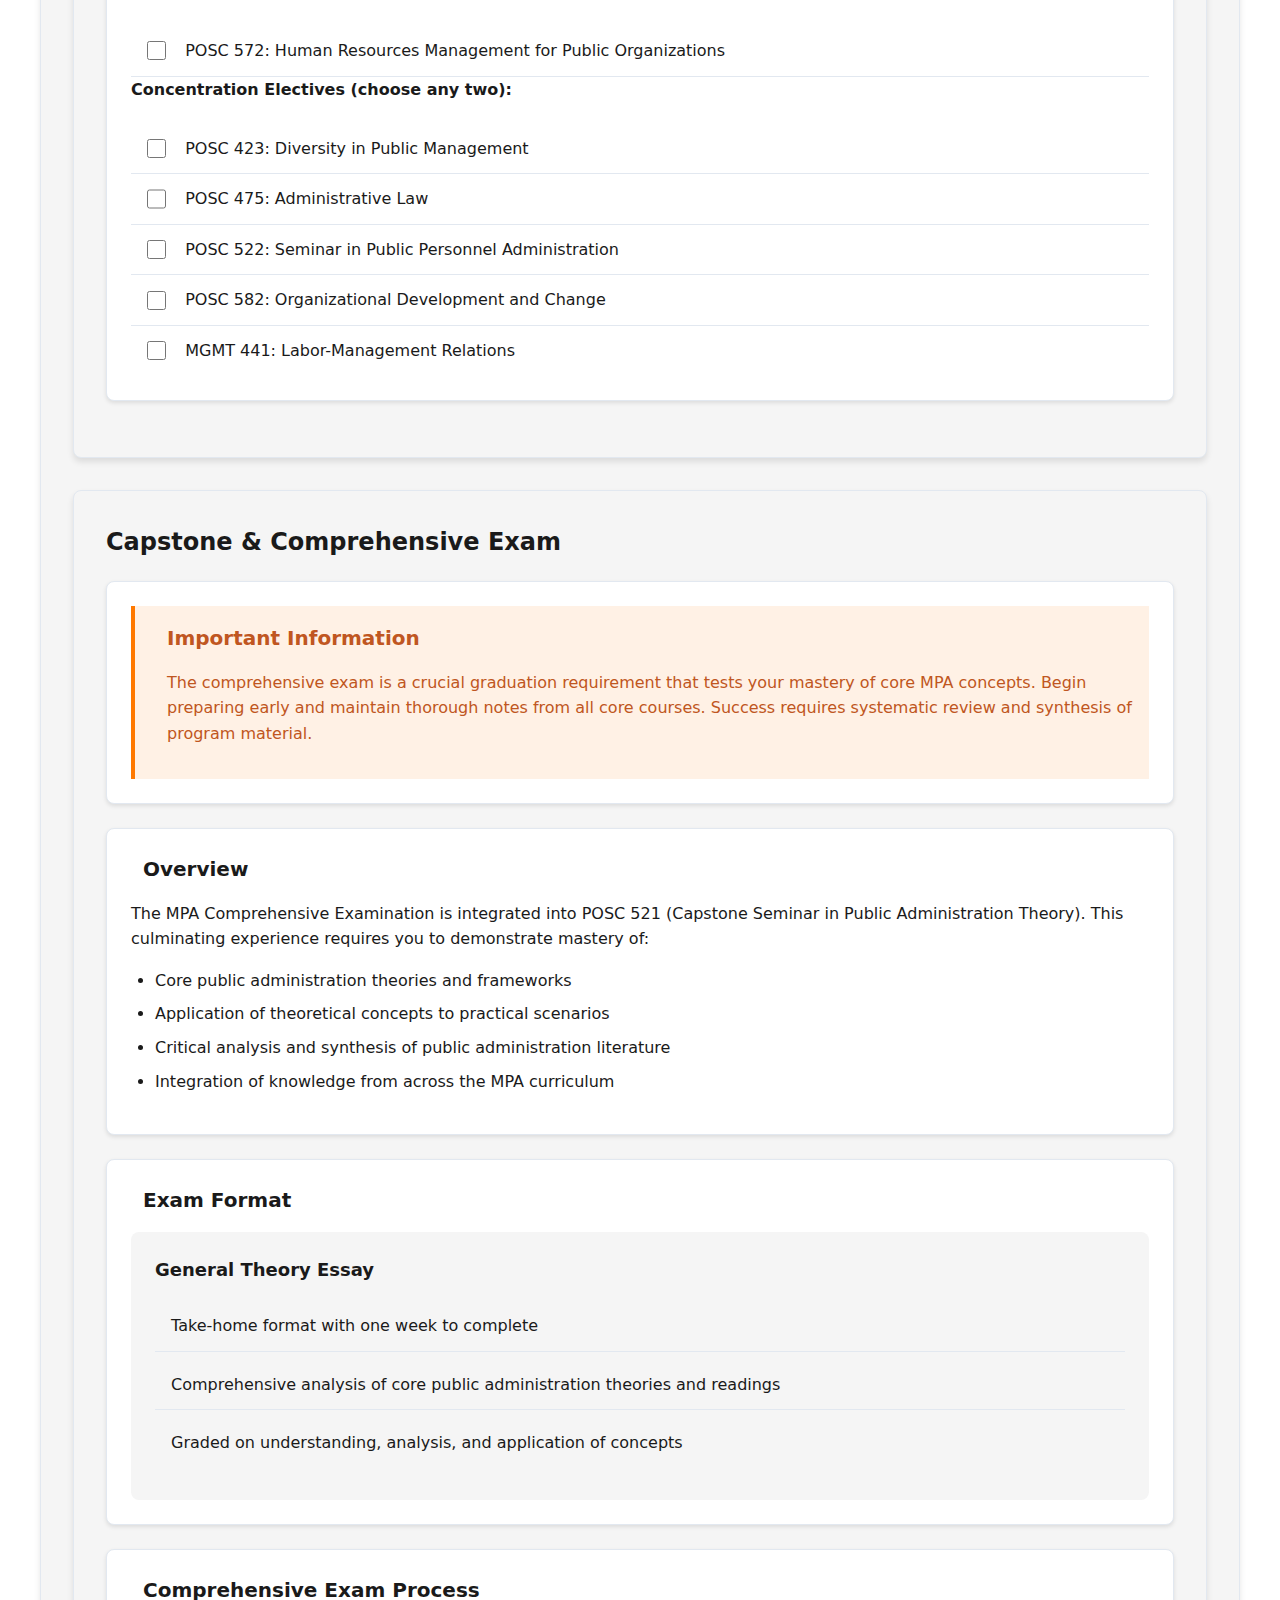
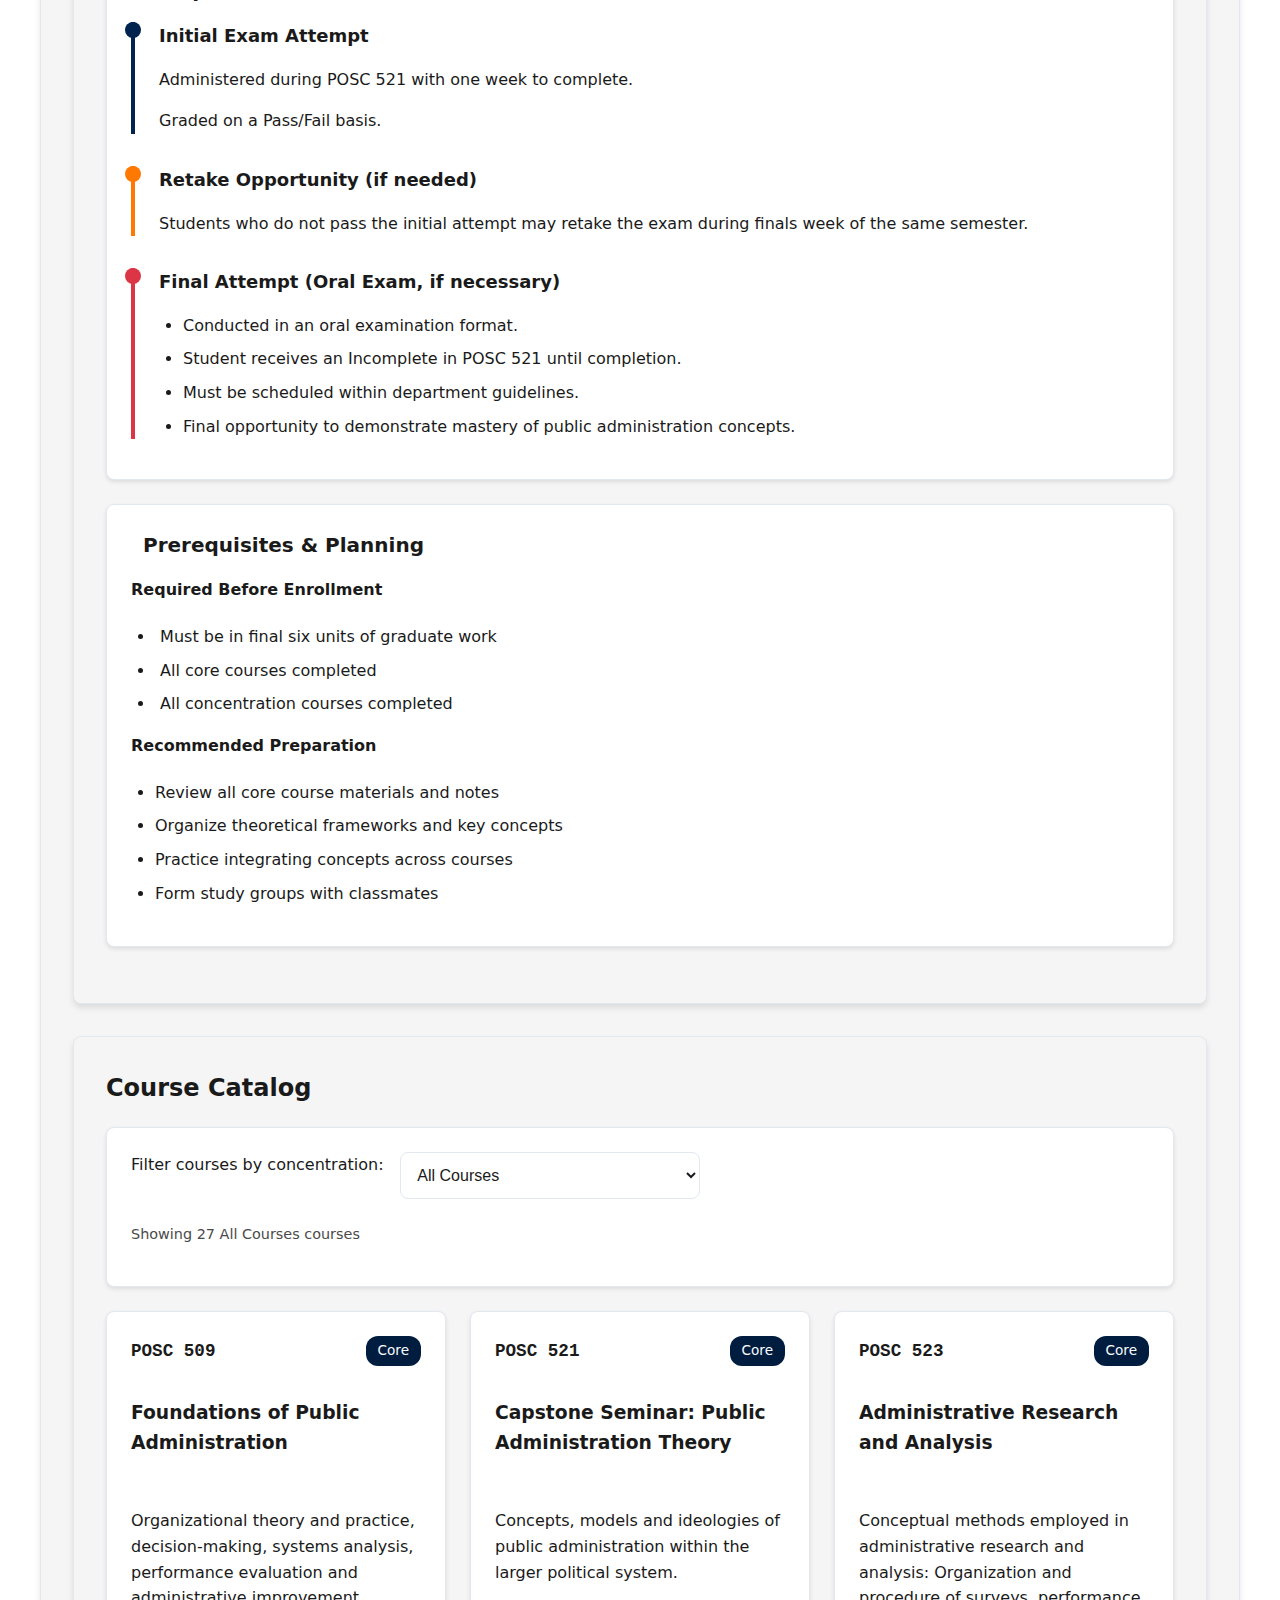
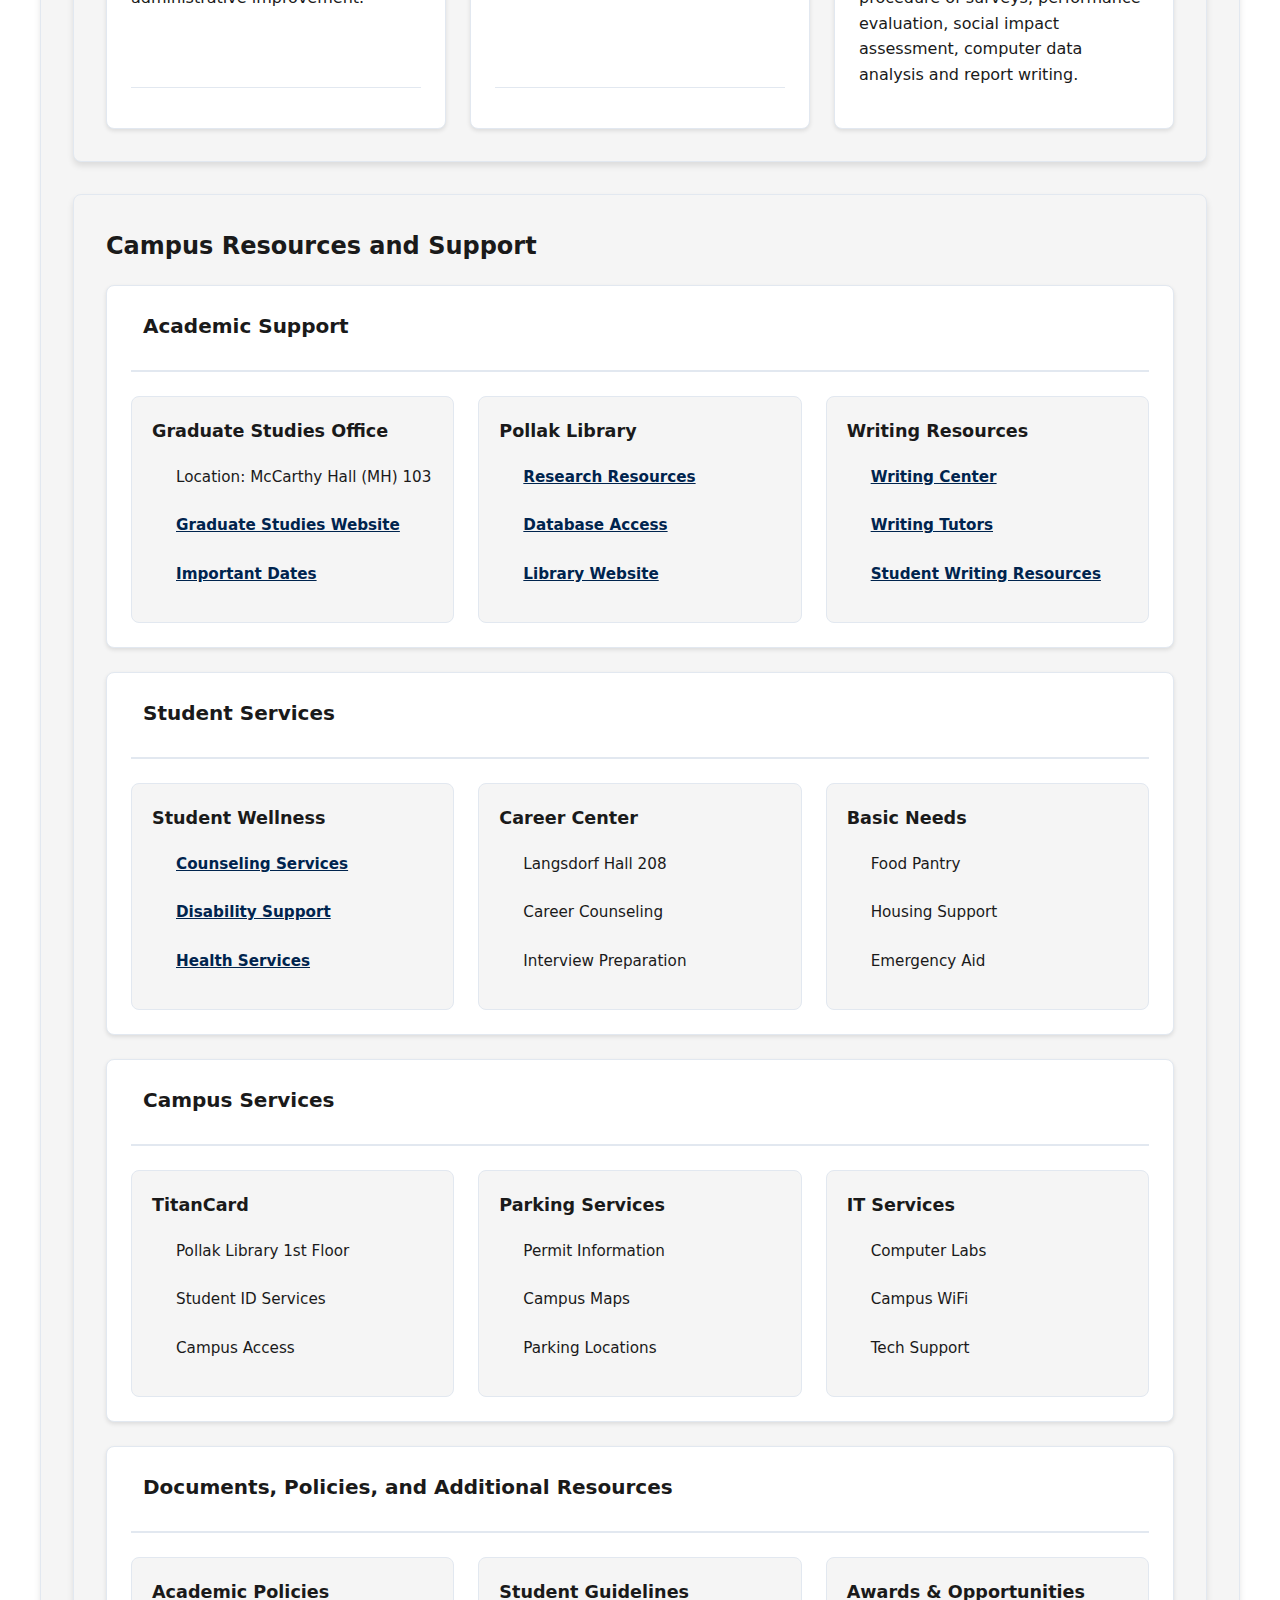
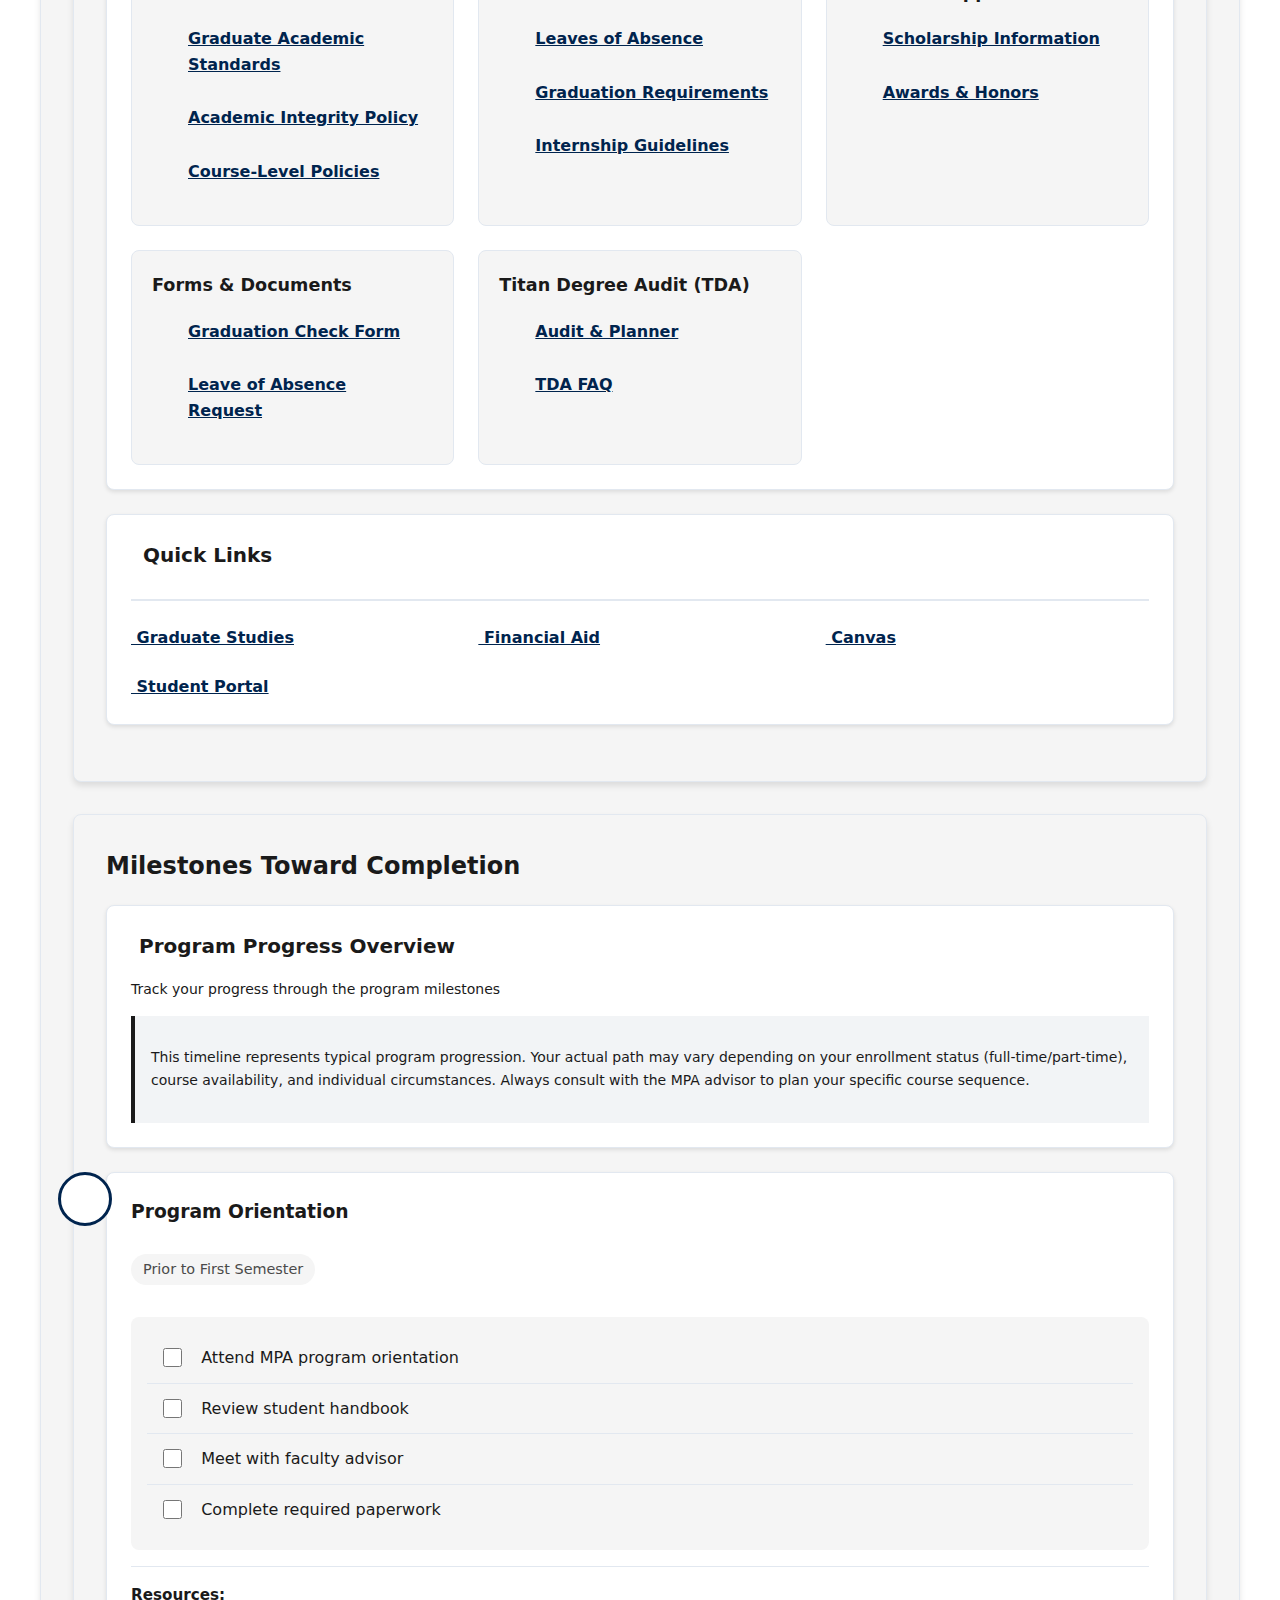
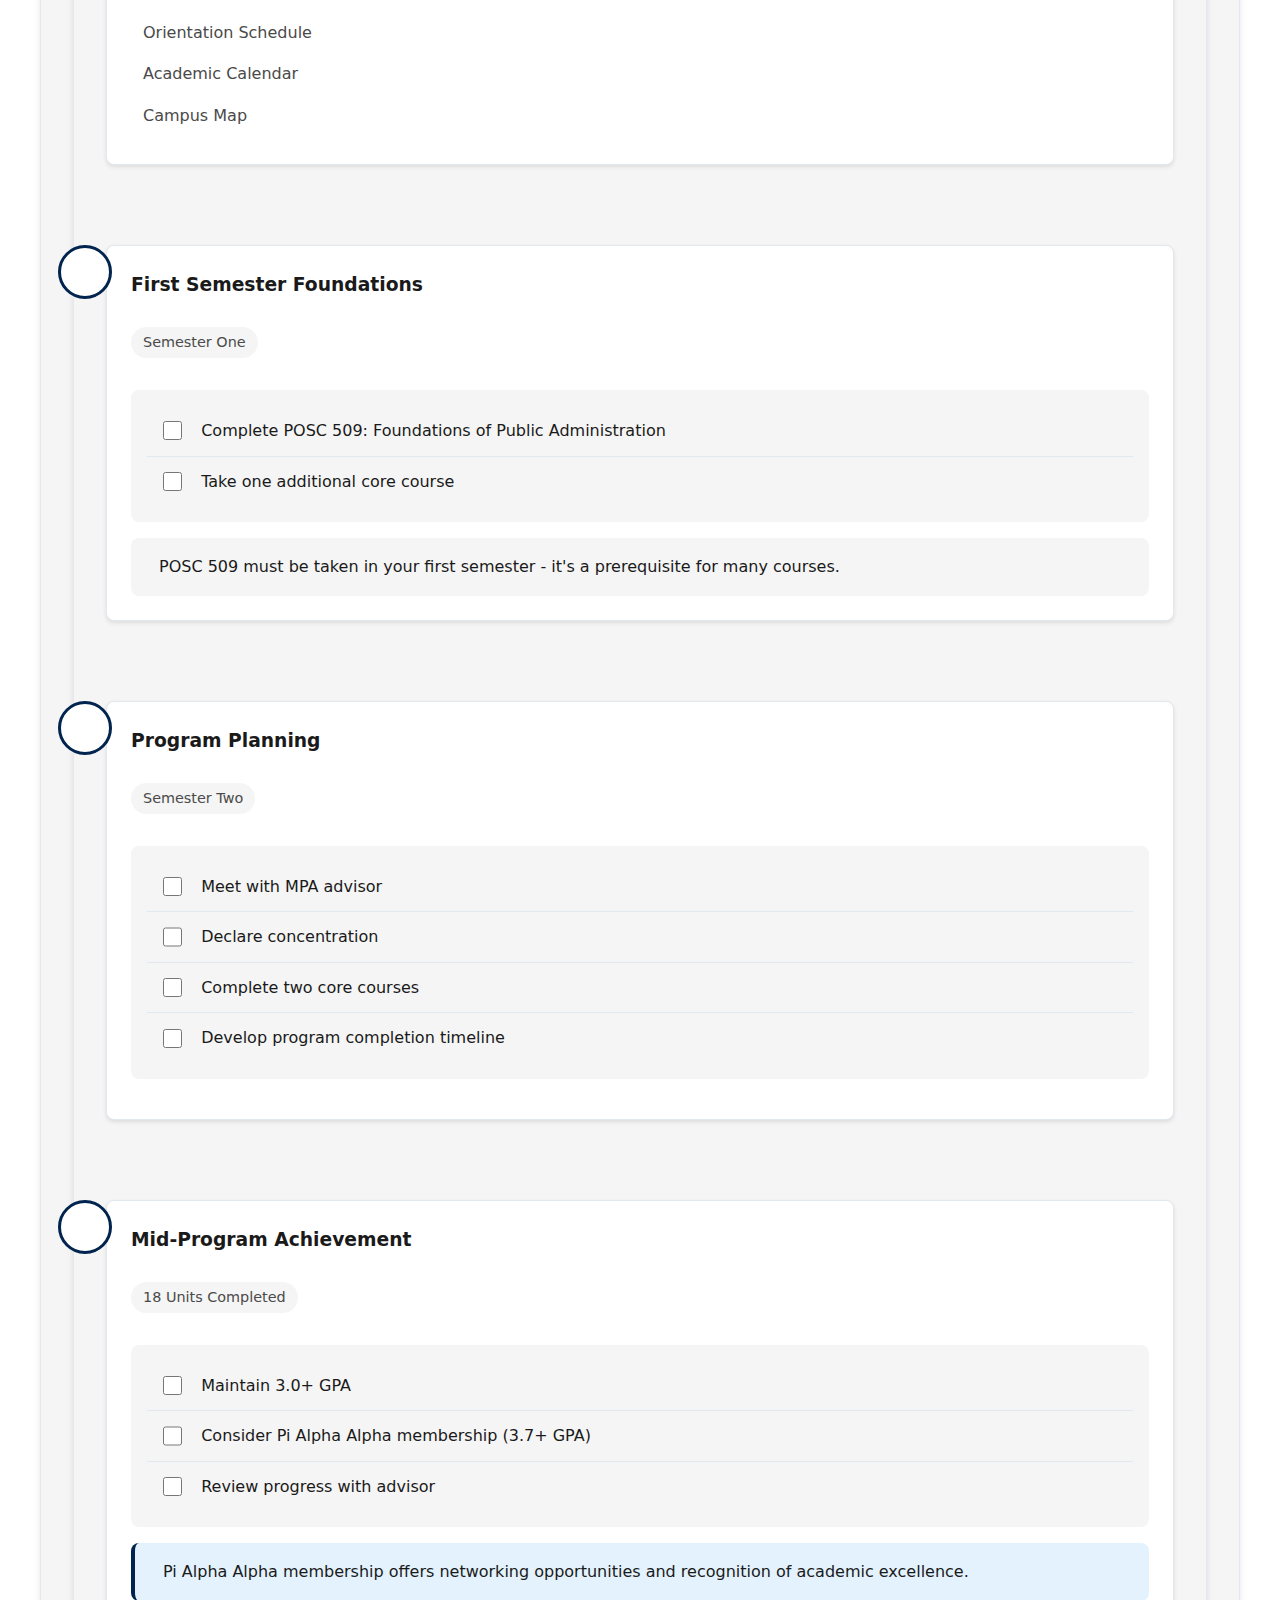
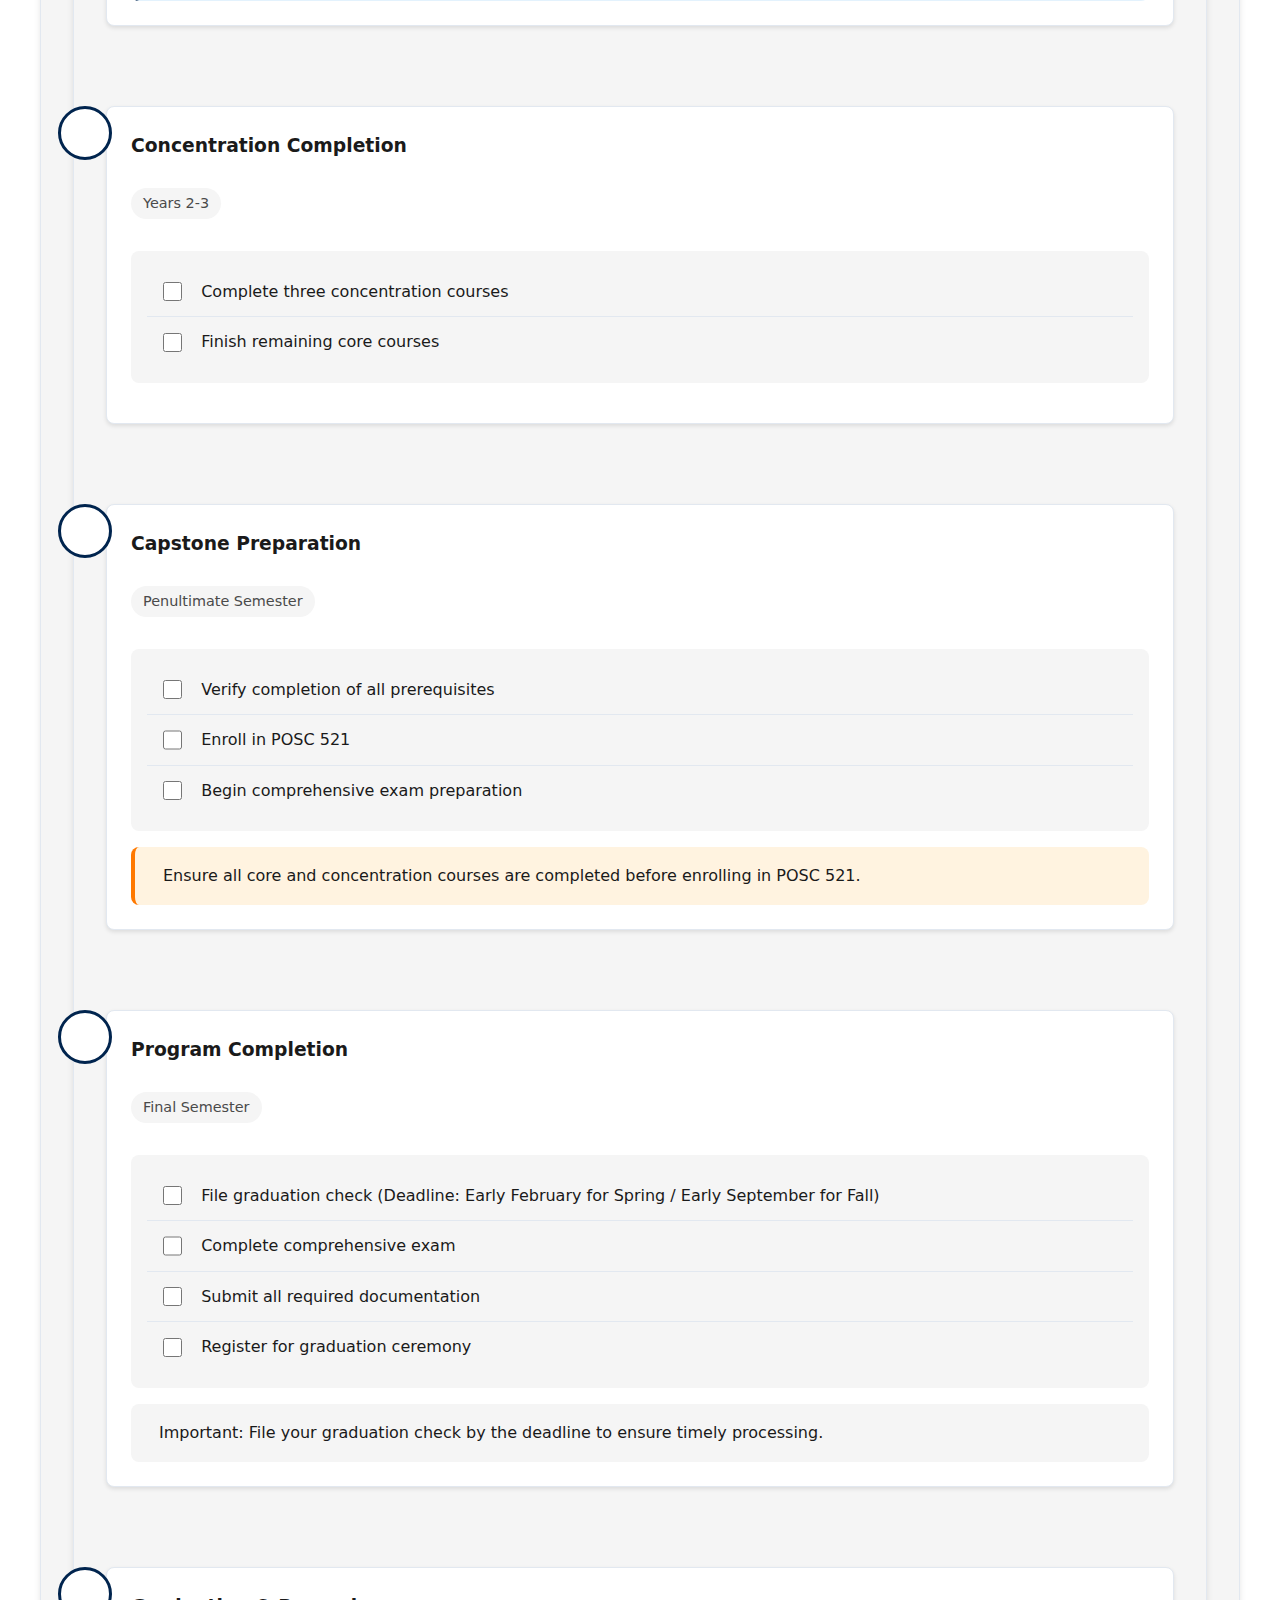
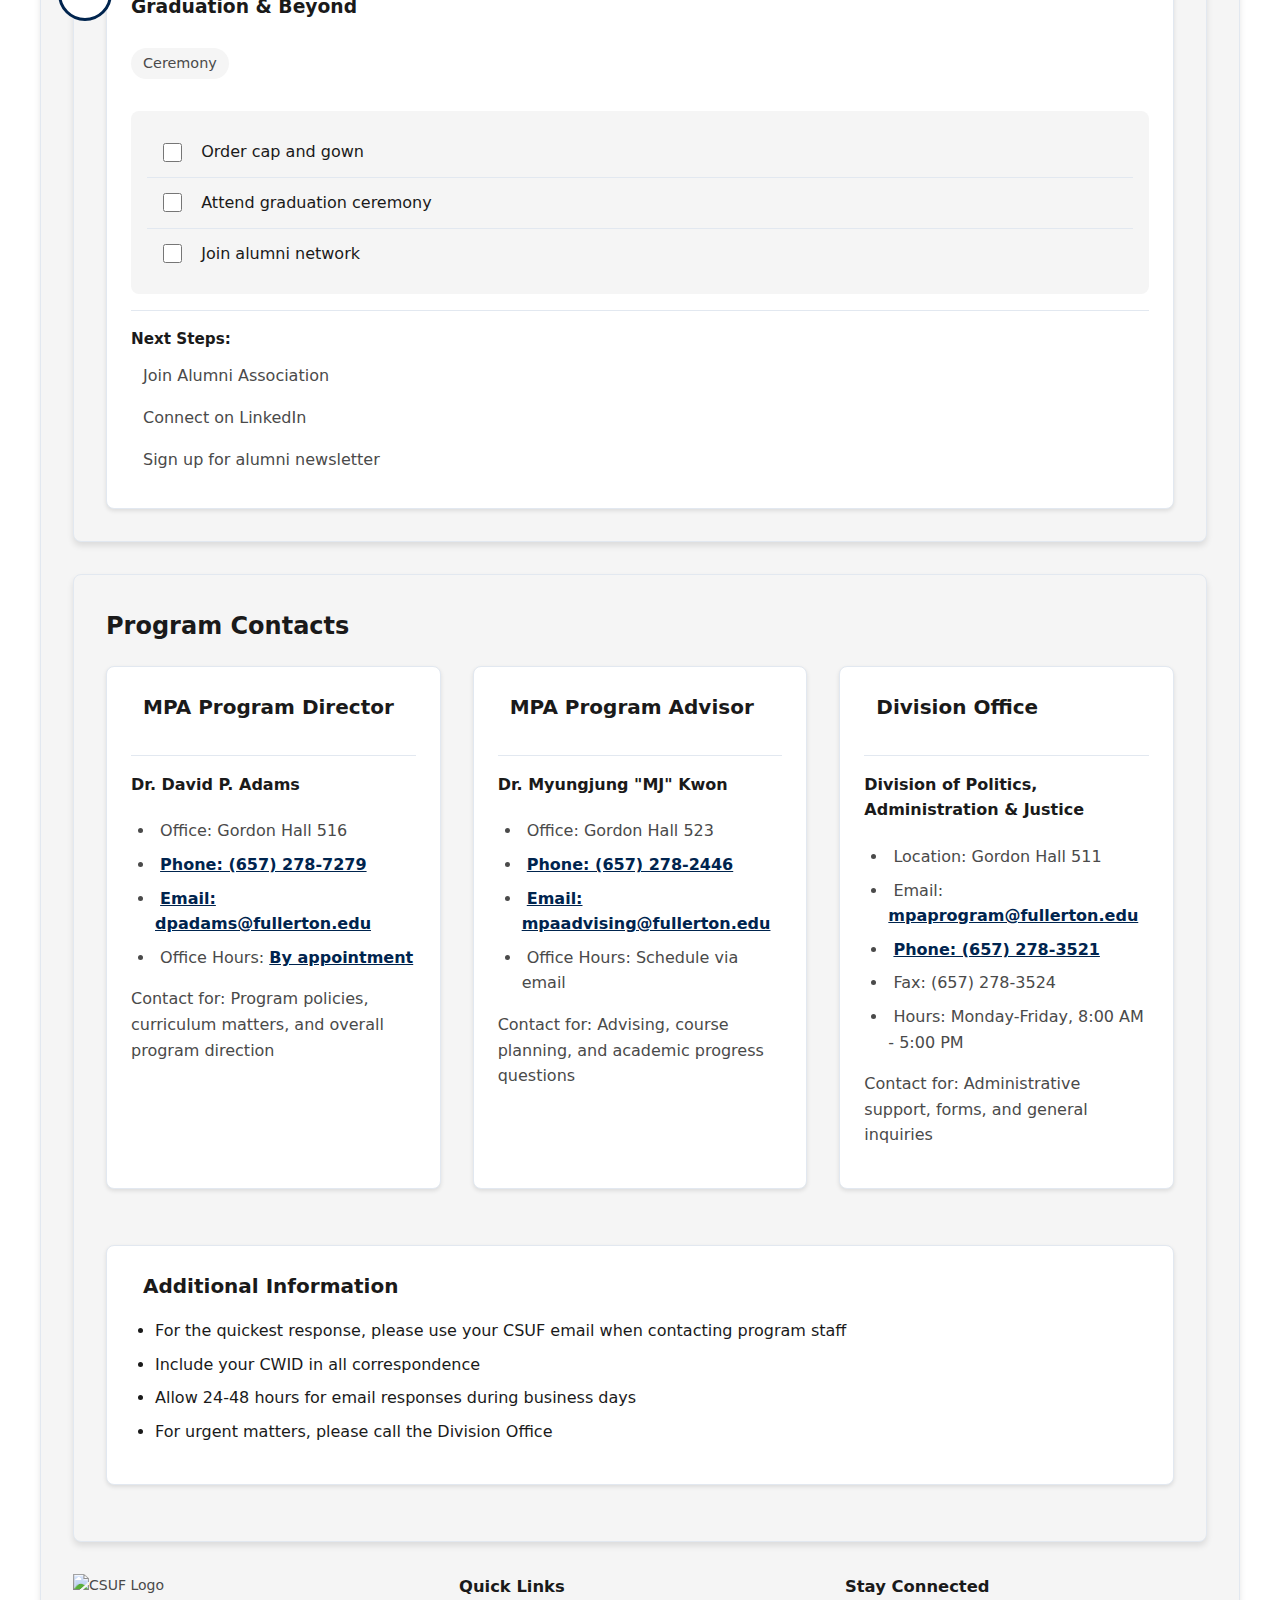
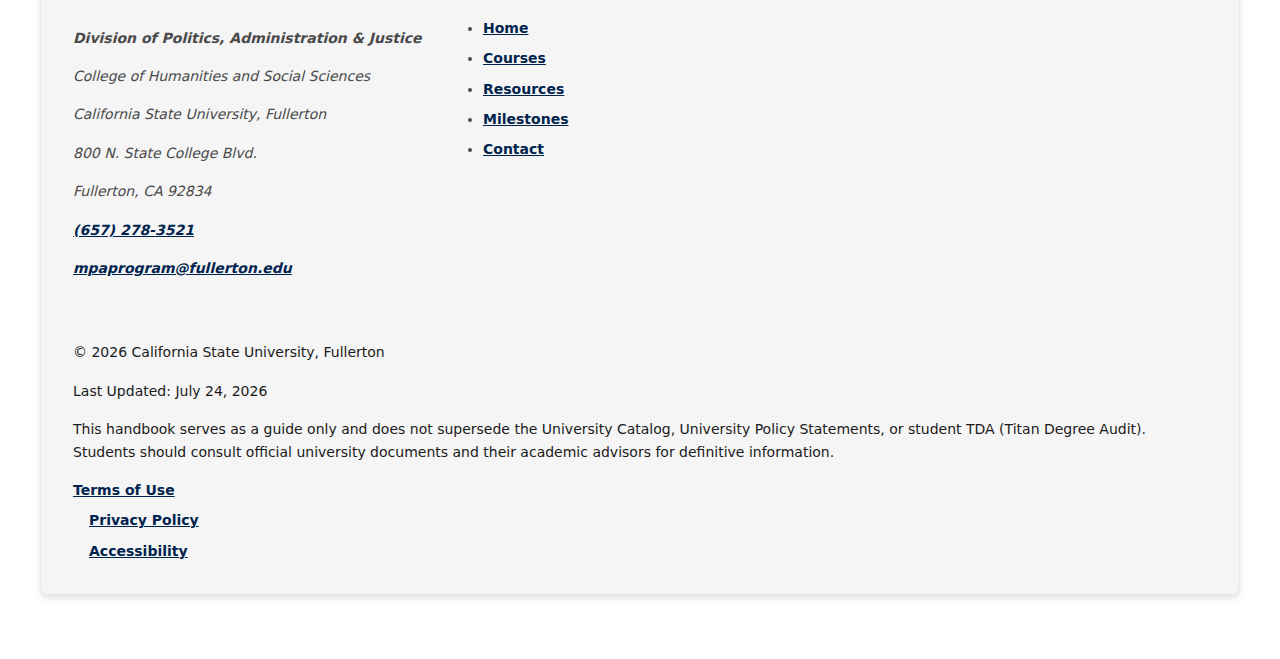
==== commit 4318534b: "href contacts" ====
--- a/index.html
+++ b/index.html
@@ -1533,8 +1533,8 @@
                 <h4>Dr. David P. Adams</h4>
                 <ul>
                     <li><i class="fas fa-building"></i> Office: Gordon Hall 516</li>
-                    <li><i class="fas fa-phone"></i> Phone: (657) 278-7279</li>
-                    <li><i class="fas fa-envelope"></i> Email: dpadams@fullerton.edu</li>
+                    <li><i class="fas fa-phone"></i> <a href="tel:+16572787279" class="hover:underline">Phone: (657) 278-7279</a></li>
+                    <li><i class="fas fa-envelope"></i> <a href="mailto:dpadams@fullerton.edu" class="hover:underline">Email: dpadams@fullerton.edu</a></li>
                     <li><i class="fas fa-clock"></i> Office Hours: <a href="https://dadams.io/appt">By appointment</a></li>
                 </ul>
                 <p class="contact-note">Contact for: Program policies, curriculum matters, and overall program direction</p>
@@ -1550,8 +1550,8 @@
                 <h4>Dr. Myungjung "MJ" Kwon</h4>
                 <ul>
                     <li><i class="fas fa-building"></i> Office: Gordon Hall 523</li>
-                    <li><i class="fas fa-phone"></i> Phone: (657) 278-2446</li>
-                    <li><i class="fas fa-envelope"></i> Email: mpaadvising@fullerton.edu</li>
+                    <li><i class="fas fa-phone"></i> <a href="tel:+16572782446" class="hover:underline">Phone: (657) 278-2446</a></li>
+                    <li><i class="fas fa-envelope"></i> <a href="mailto:mpaadvising@fullerton.edu" class="hover:underline">Email: mpaadvising@fullerton.edu</a></li>
                     <li><i class="fas fa-clock"></i> Office Hours: Schedule via email</li>
                 </ul>
                 <p class="contact-note">Contact for: Advising, course planning, and academic progress questions</p>
@@ -1567,7 +1567,8 @@
                 <h4>Division of Politics, Administration & Justice</h4>
                 <ul>
                     <li><i class="fas fa-map-marker-alt"></i> Location: Gordon Hall 511</li>
-                    <li><i class="fas fa-phone"></i> Phone: (657) 278-3521</li>
+                    <li><i class="fas fa-envelope"></i> Email: <a href="mailto:mpaprogram@fullerton.edu" class="hover:underline">mpaprogram@fullerton.edu</a>
+                    <li><i class="fas fa-phone"></i> <a href="tel:+16572783521" class="hover:underline">Phone: (657) 278-3521</a></li>
                     <li><i class="fas fa-fax"></i> Fax: (657) 278-3524</li>
                     <li><i class="fas fa-clock"></i> Hours: Monday-Friday, 8:00 AM - 5:00 PM</li>
                 </ul>
@@ -1602,7 +1603,7 @@
                     <a href="tel:+16572783521" class="text-blue-400 hover:underline">(657) 278-3521</a>
                 </p>
                 <p>
-                    <a href="mailto:mpaadvising@fullerton.edu" class="text-blue-400 hover:underline">mpaadvising@fullerton.edu</a>
+                    <a href="mailto:mpaprogram@fullerton.edu" class="text-blue-400 hover:underline">mpaprogram@fullerton.edu</a>
                 </p>
             </address>
         </div>
--- a/style/styles.css
+++ b/style/styles.css
@@ -275,6 +275,11 @@
     color: white;
 }
 
+[data-theme="dark"] .tab.active {
+    background: var(--secondary);
+    color: white;
+}
+
 .tab-content {
     display: none;
     animation: fadeIn 0.3s ease;
@@ -1588,4 +1593,52 @@
     .values-section .flex {
         flex-wrap: wrap; /* Allow wrapping on very small screens */
     }
-}+}
+
+footer a[href^="tel"], footer a[href^="mailto"] {
+    color: #fdfeff !important; /* High contrast white */
+}
+[data-theme="light"] #resources a, 
+[data-theme="light"] #introduction footer a {
+    color: #00244E !important; /* Darker CSUF Blue for Light Mode */
+    text-decoration: underline;
+    font-weight: bold;
+}
+
+[data-theme="dark"] #resources a, 
+[data-theme="dark"] #introduction footer a {
+    color: #fdfeff !important; /* High contrast white for Dark Mode */
+    text-decoration: underline;
+    font-weight: bold;
+}
+
+.course-tag.core {
+    background-color: #001d3f !important;
+    color: #fdfdff !important; /* Brighter white text */
+}
+
+
+[data-theme="light"] a[href*="mpa_handbook/CSUF_MPA_Handbook_2025-2026.pdf"] {
+    color: #00244E !important; /* Darker CSUF Blue for Light Mode */
+    font-weight: bold;
+    text-decoration: underline;
+}
+
+[data-theme="dark"] a[href*="mpa_handbook/CSUF_MPA_Handbook_2025-2026.pdf"] {
+    color: #fcfeff !important; /* High contrast white for Dark Mode */
+    font-weight: bold;
+    text-decoration: underline;
+}
+
+
+[data-theme="light"] #contact a[href="https://dadams.io/appt"] {
+    color: #00244E !important; /* Darker CSUF Blue for Light Mode */
+    font-weight: bold;
+    text-decoration: underline;
+}
+
+[data-theme="dark"] #contact a[href="https://dadams.io/appt"] {
+    color: #fcfeff !important; /* High contrast white for Dark Mode */
+    font-weight: bold;
+    text-decoration: underline;
+}
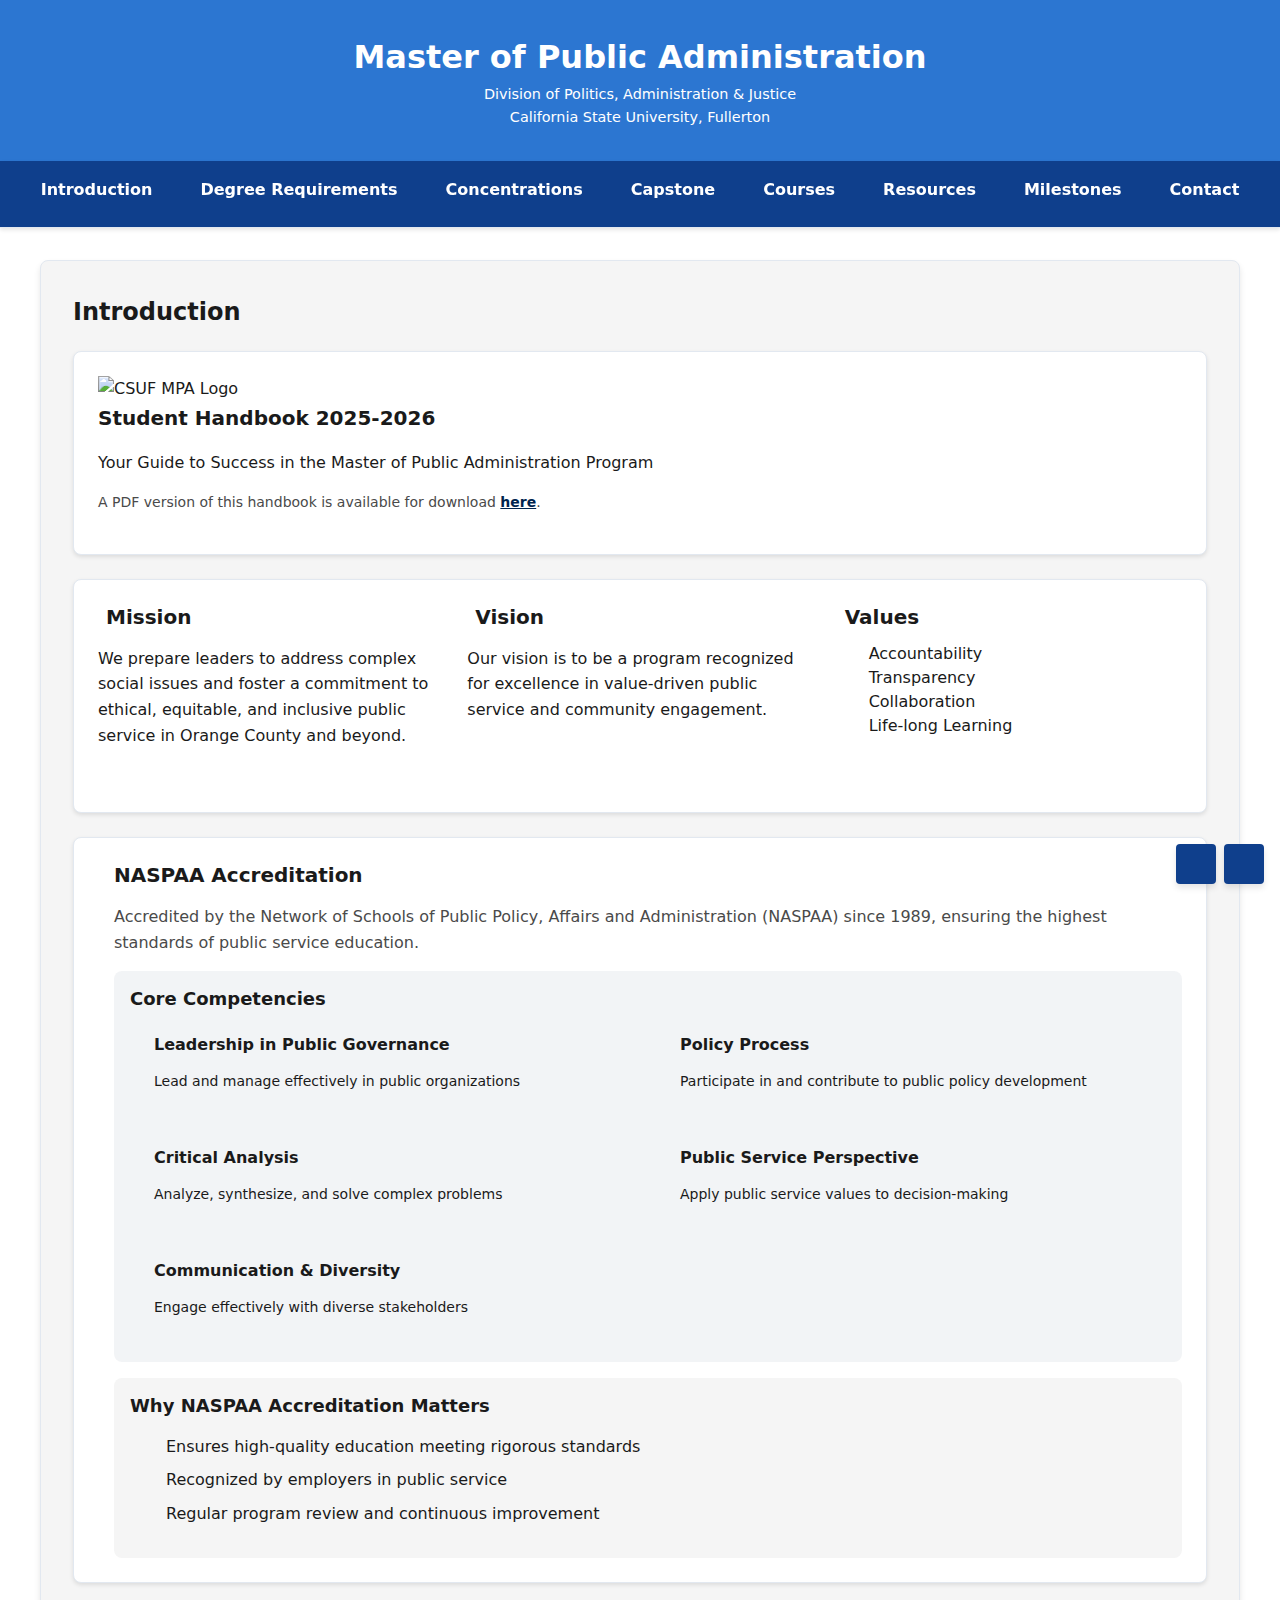
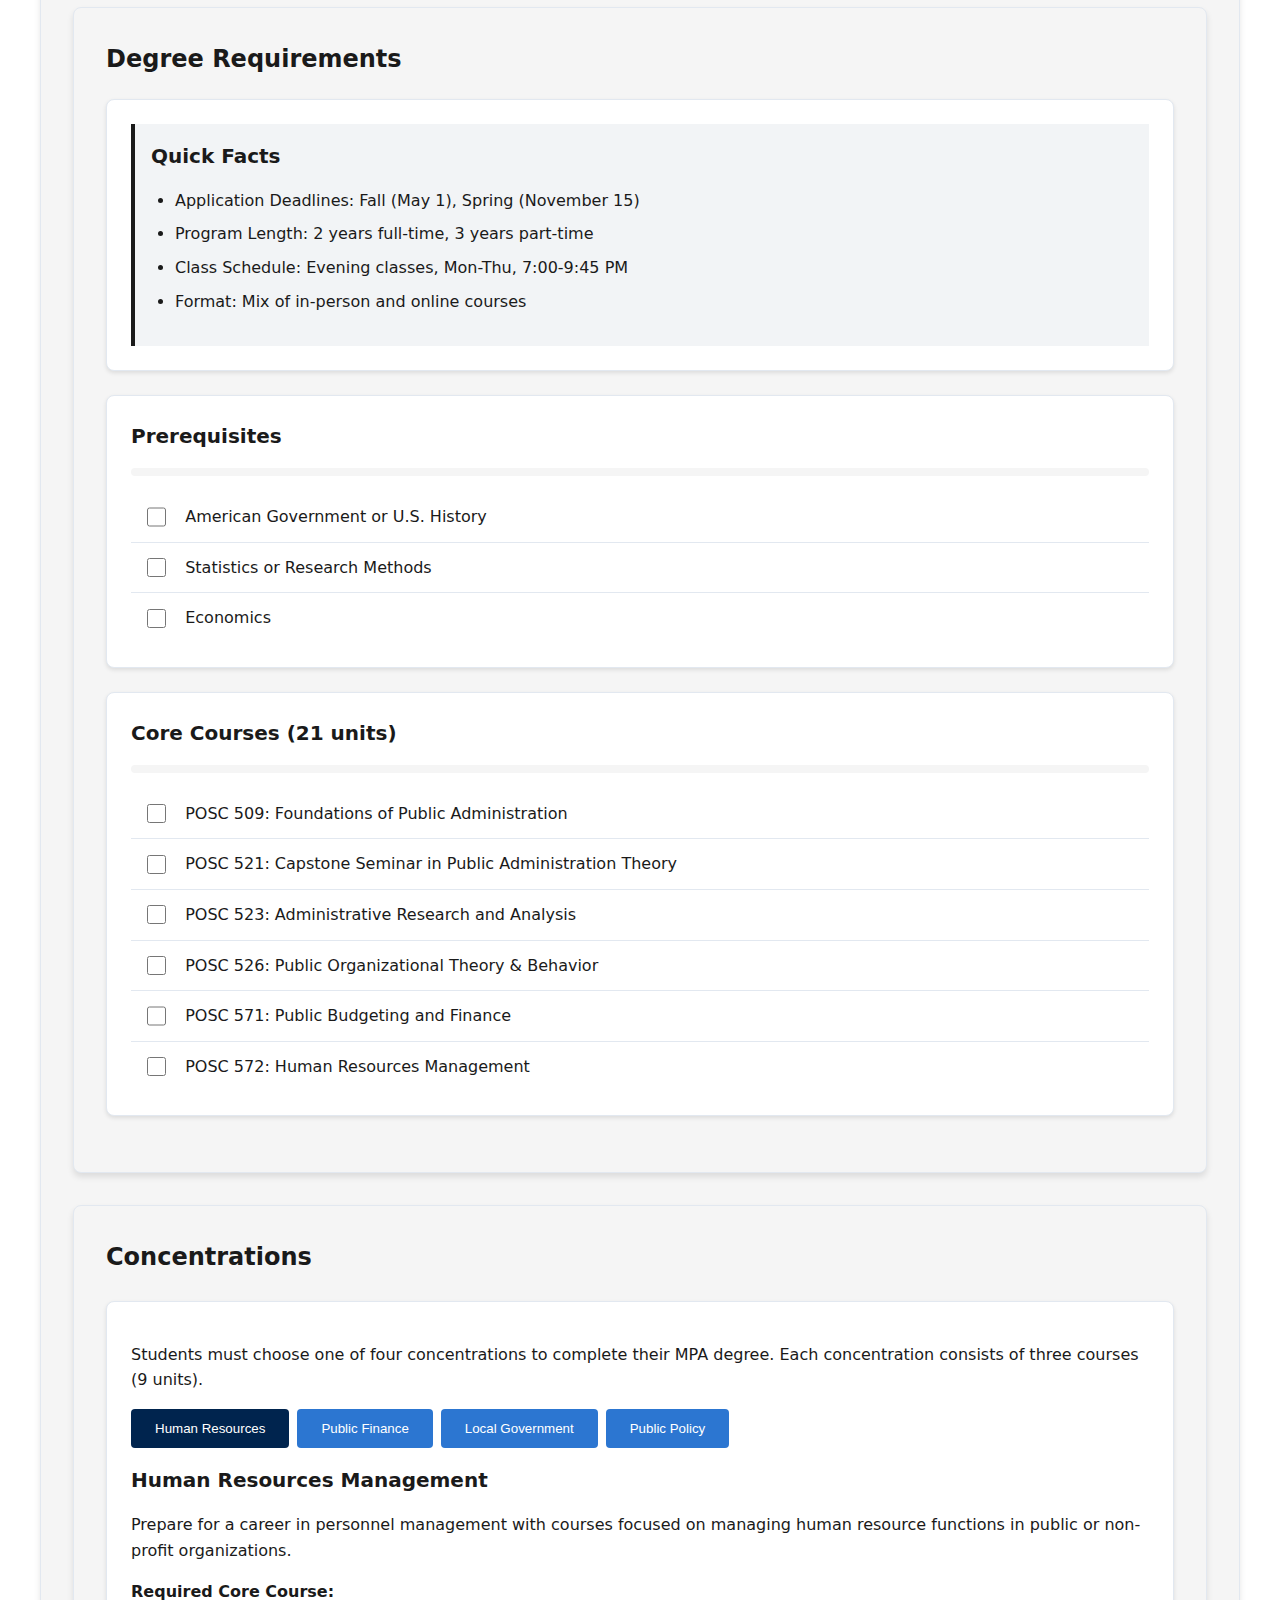
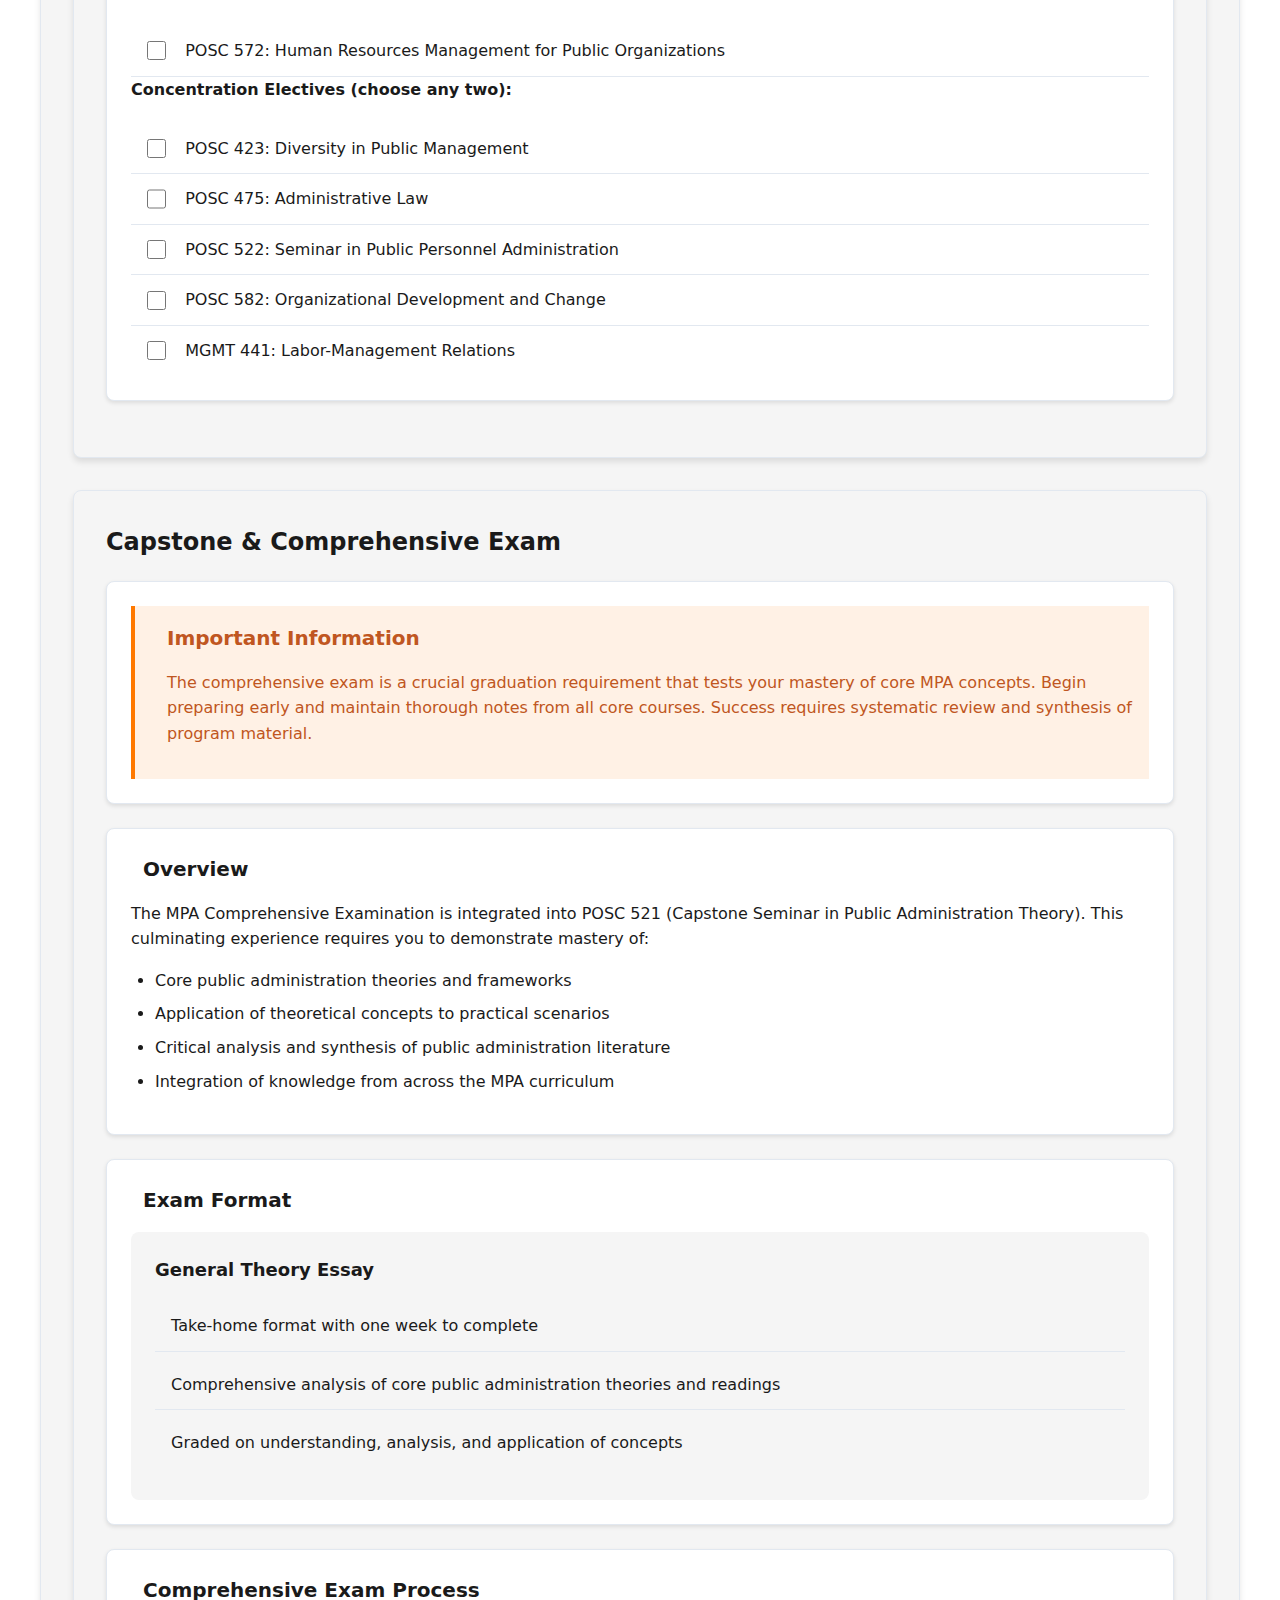
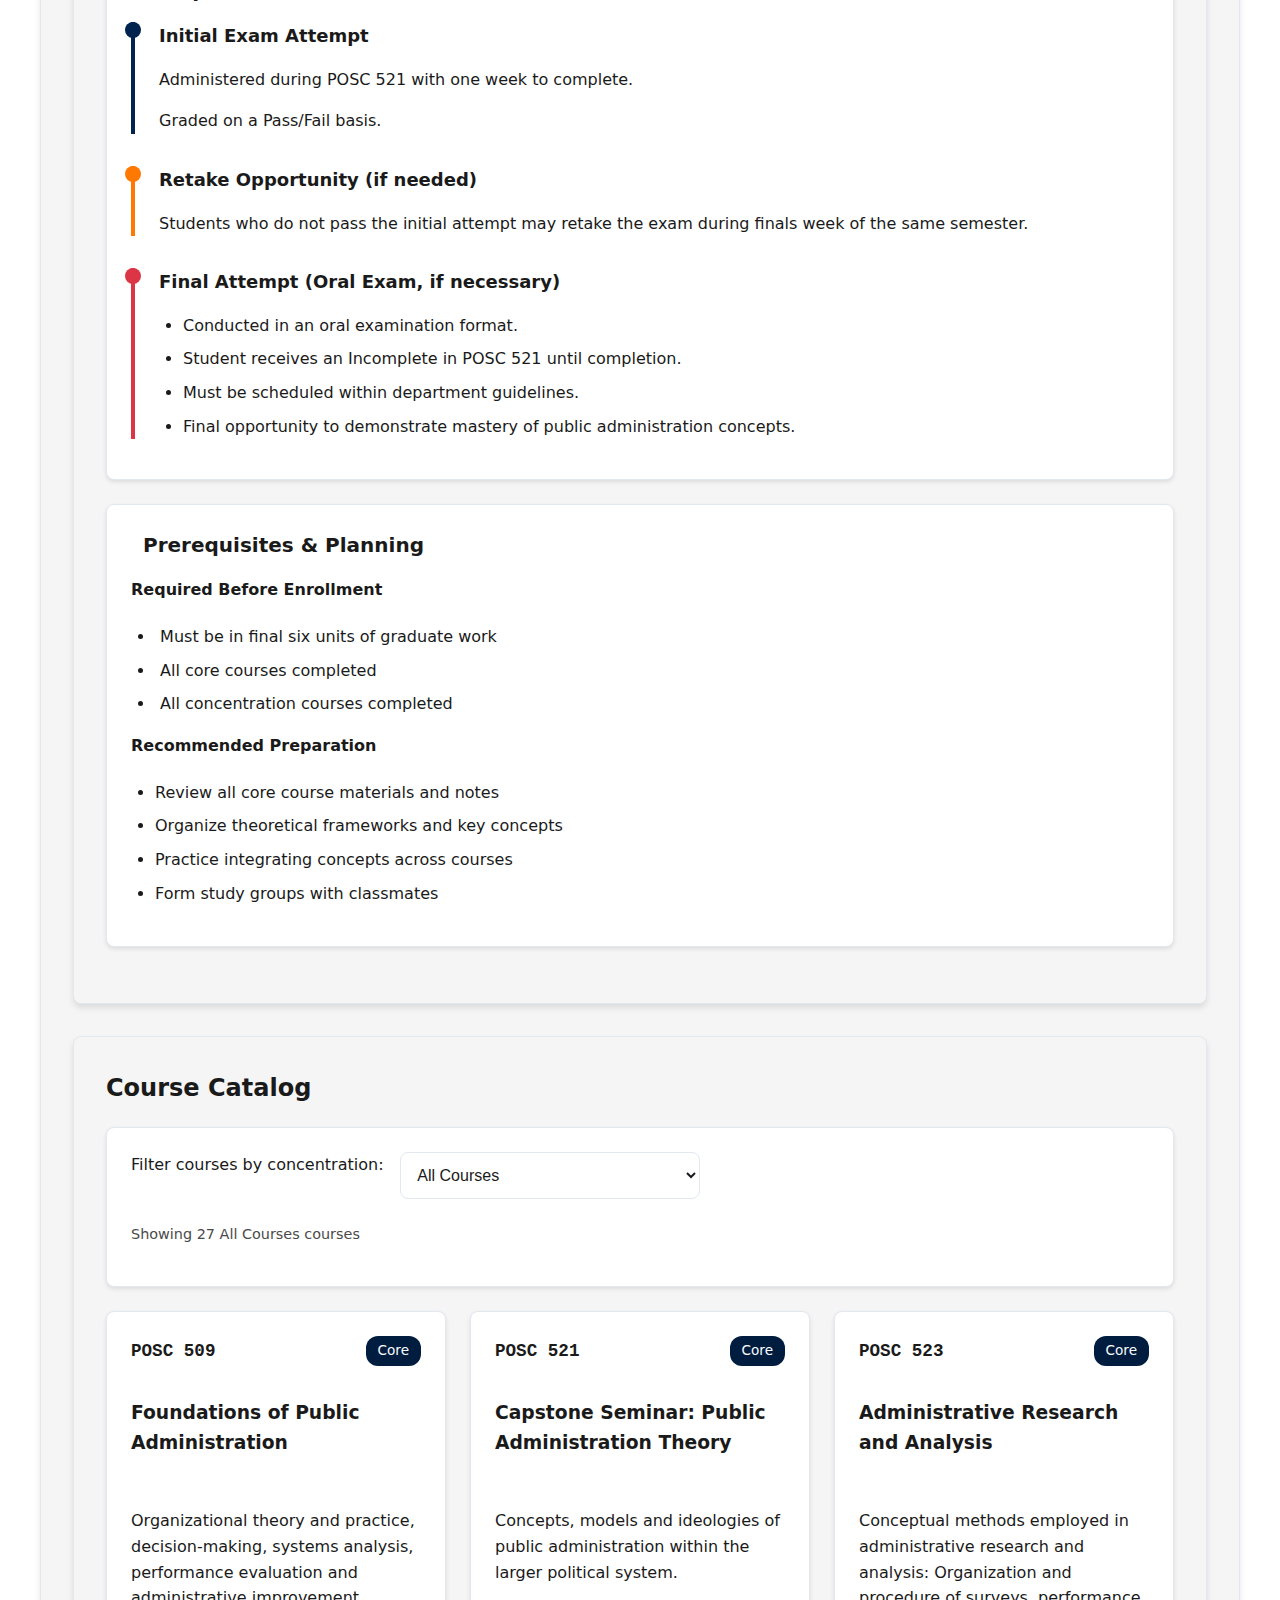
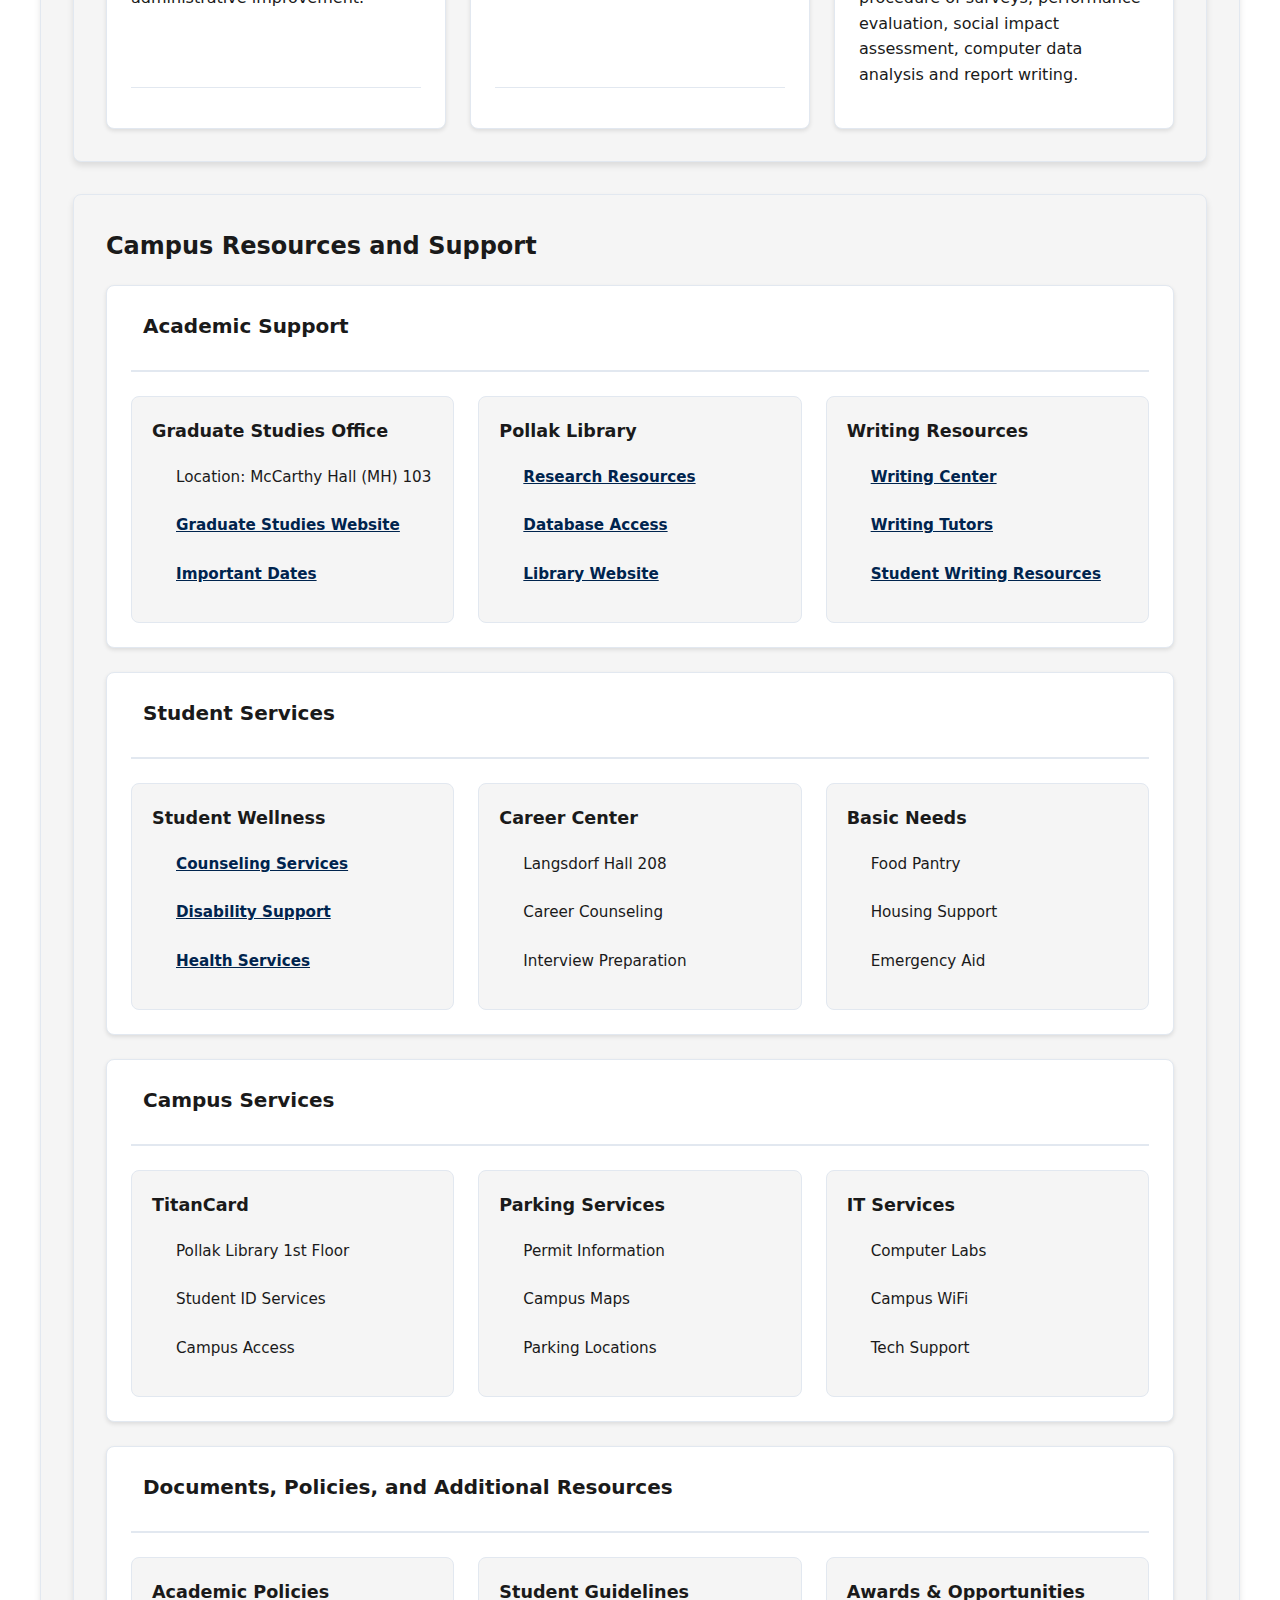
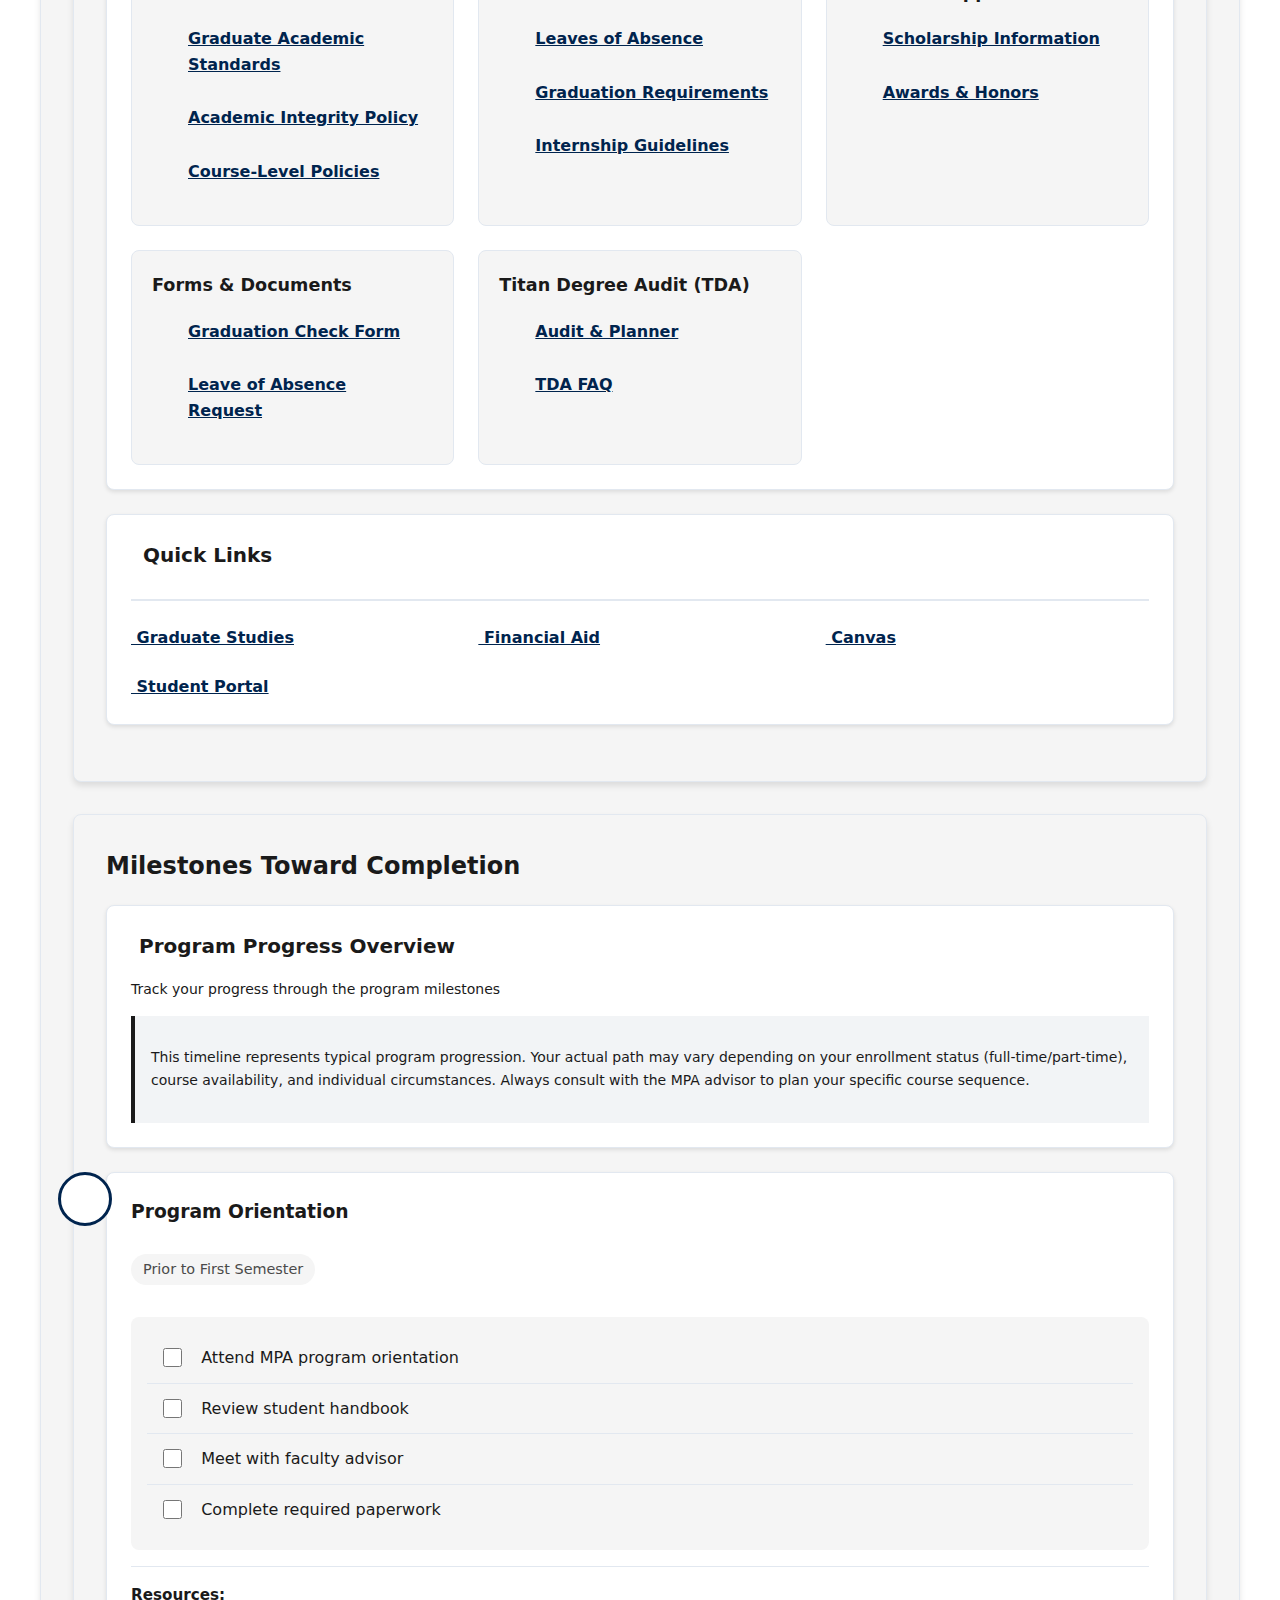
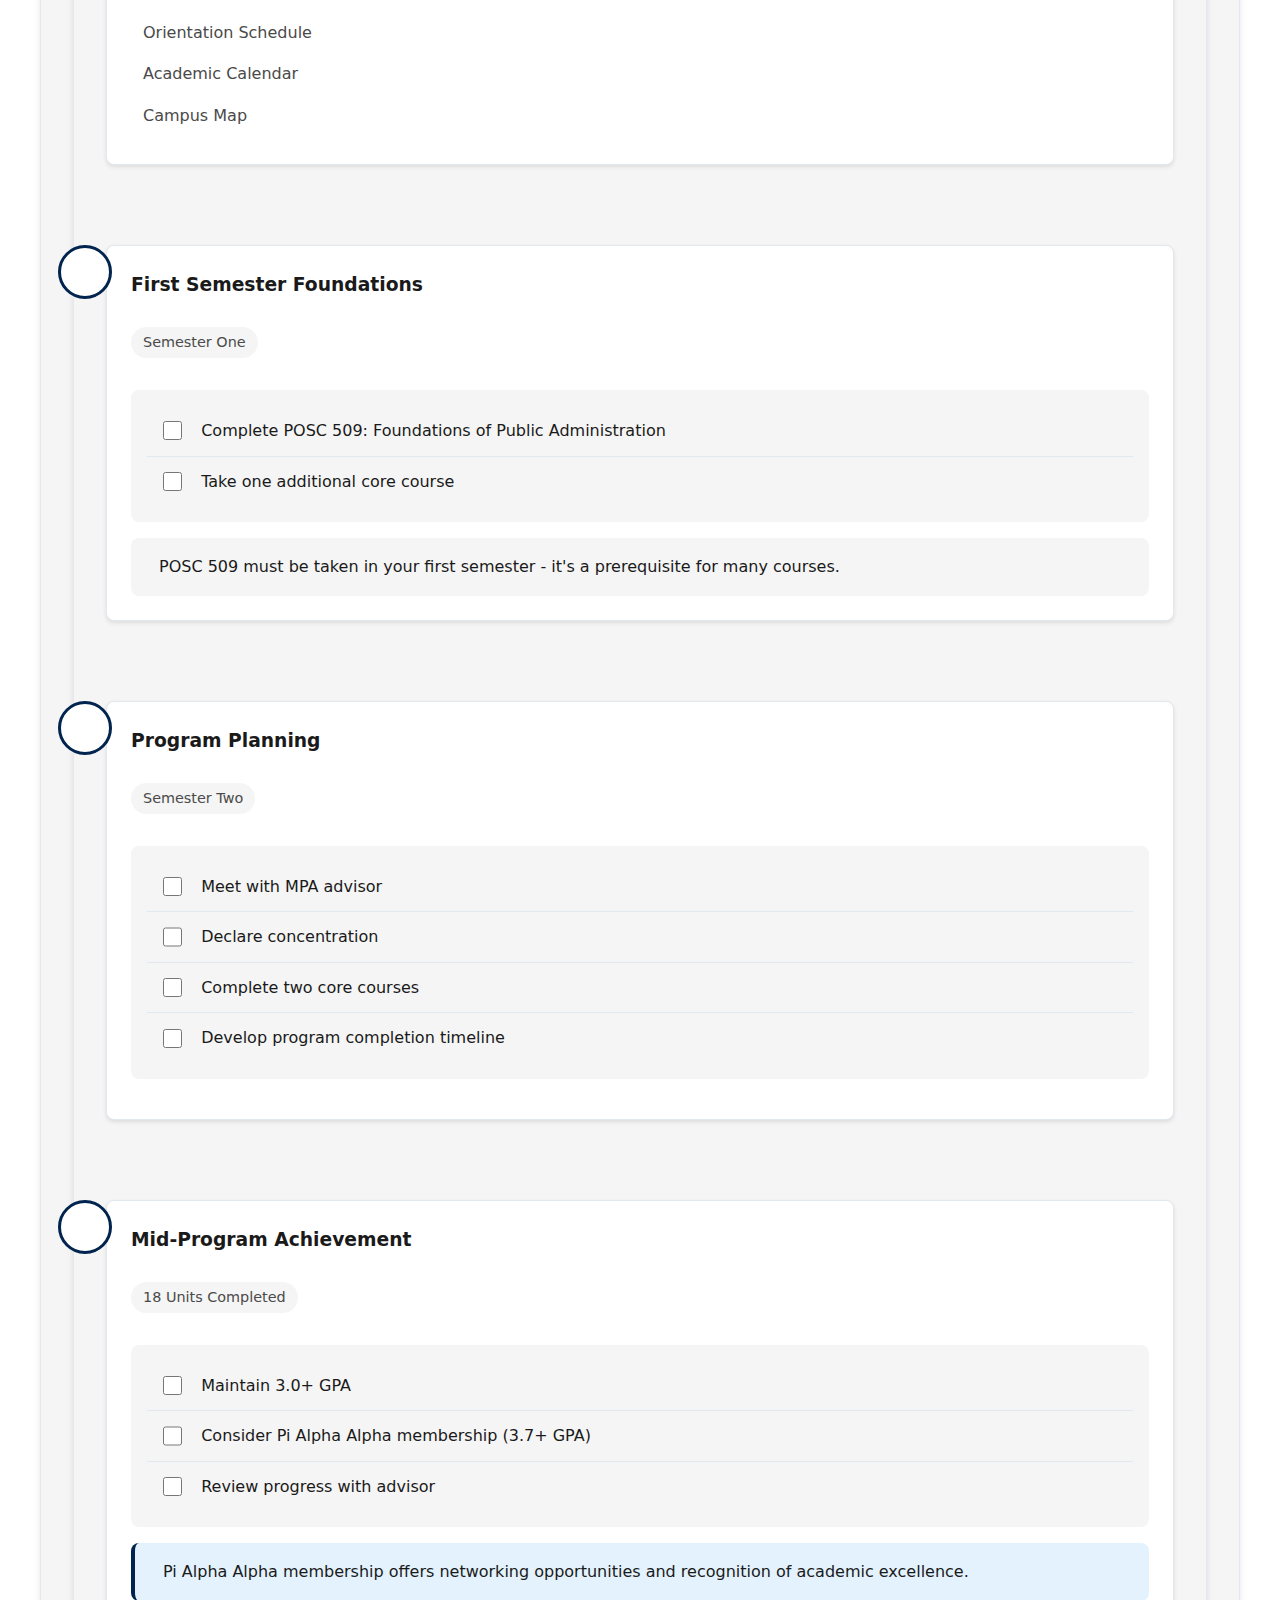
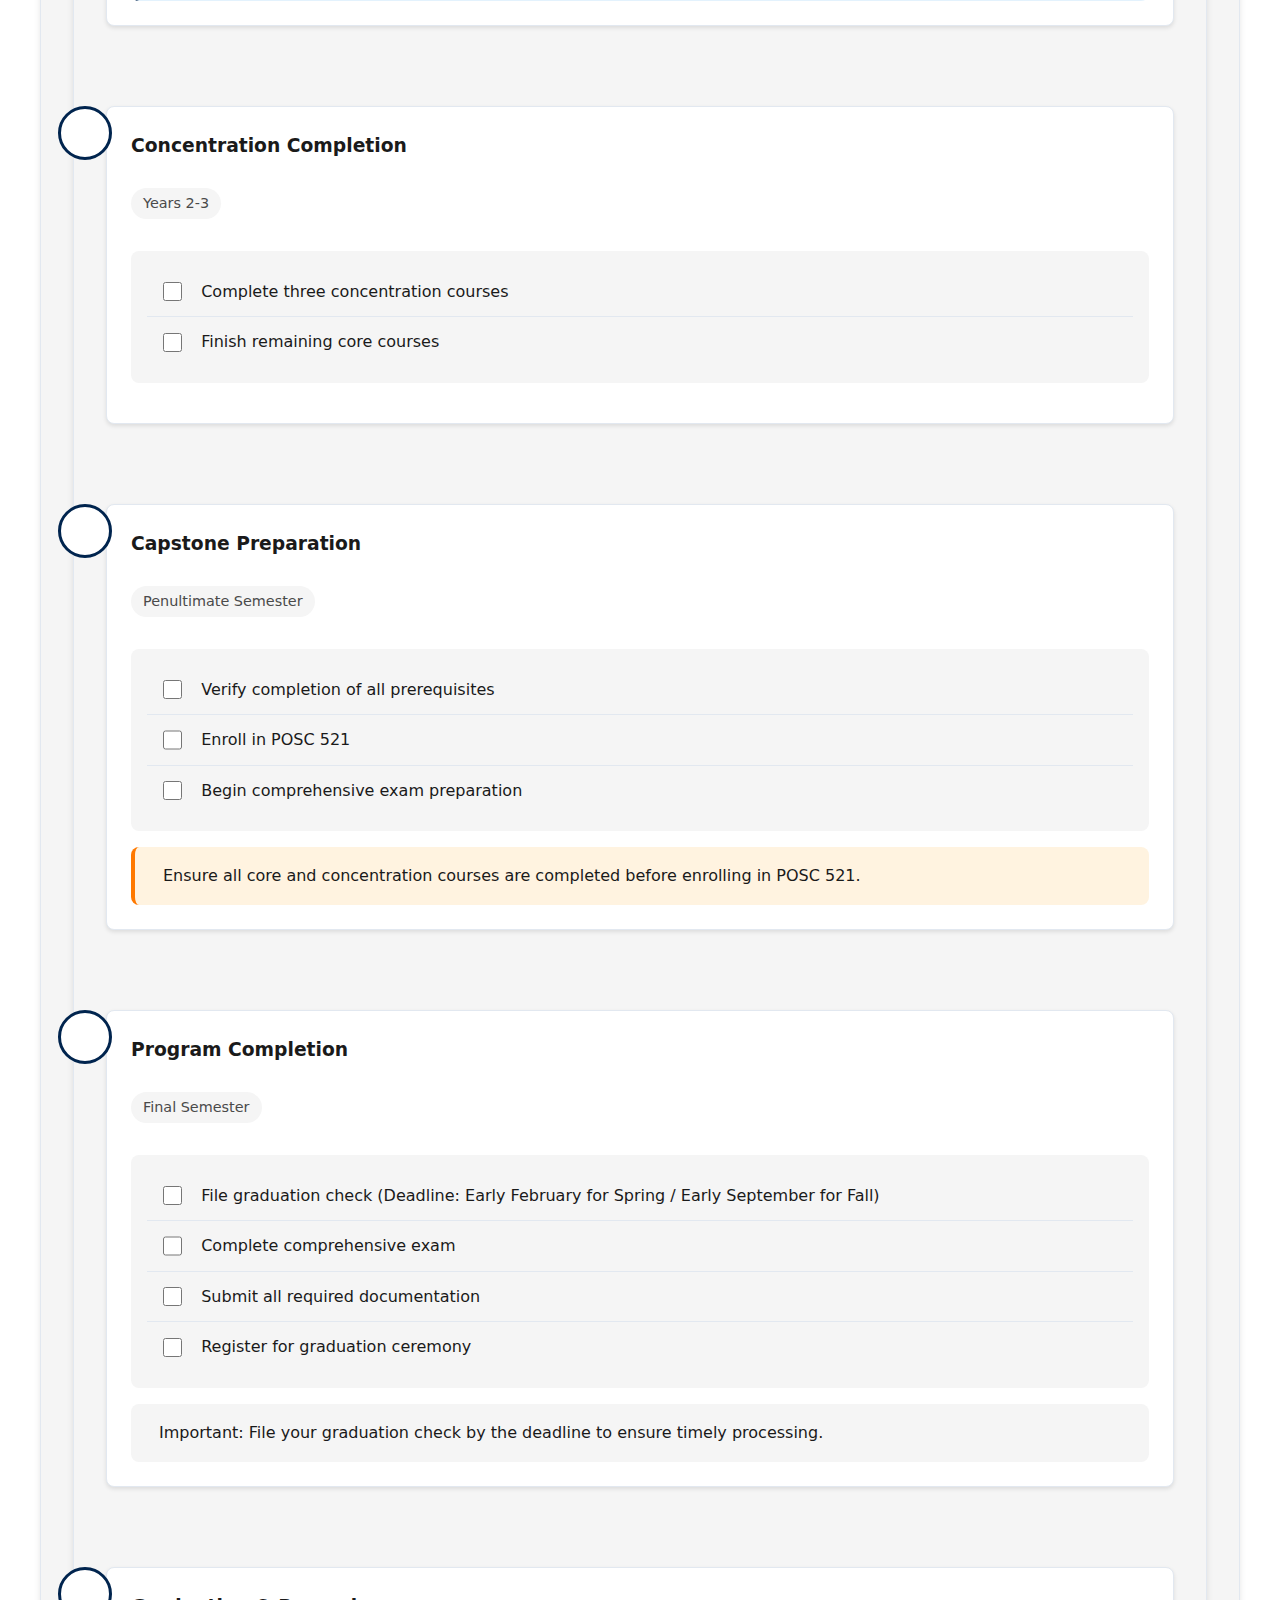
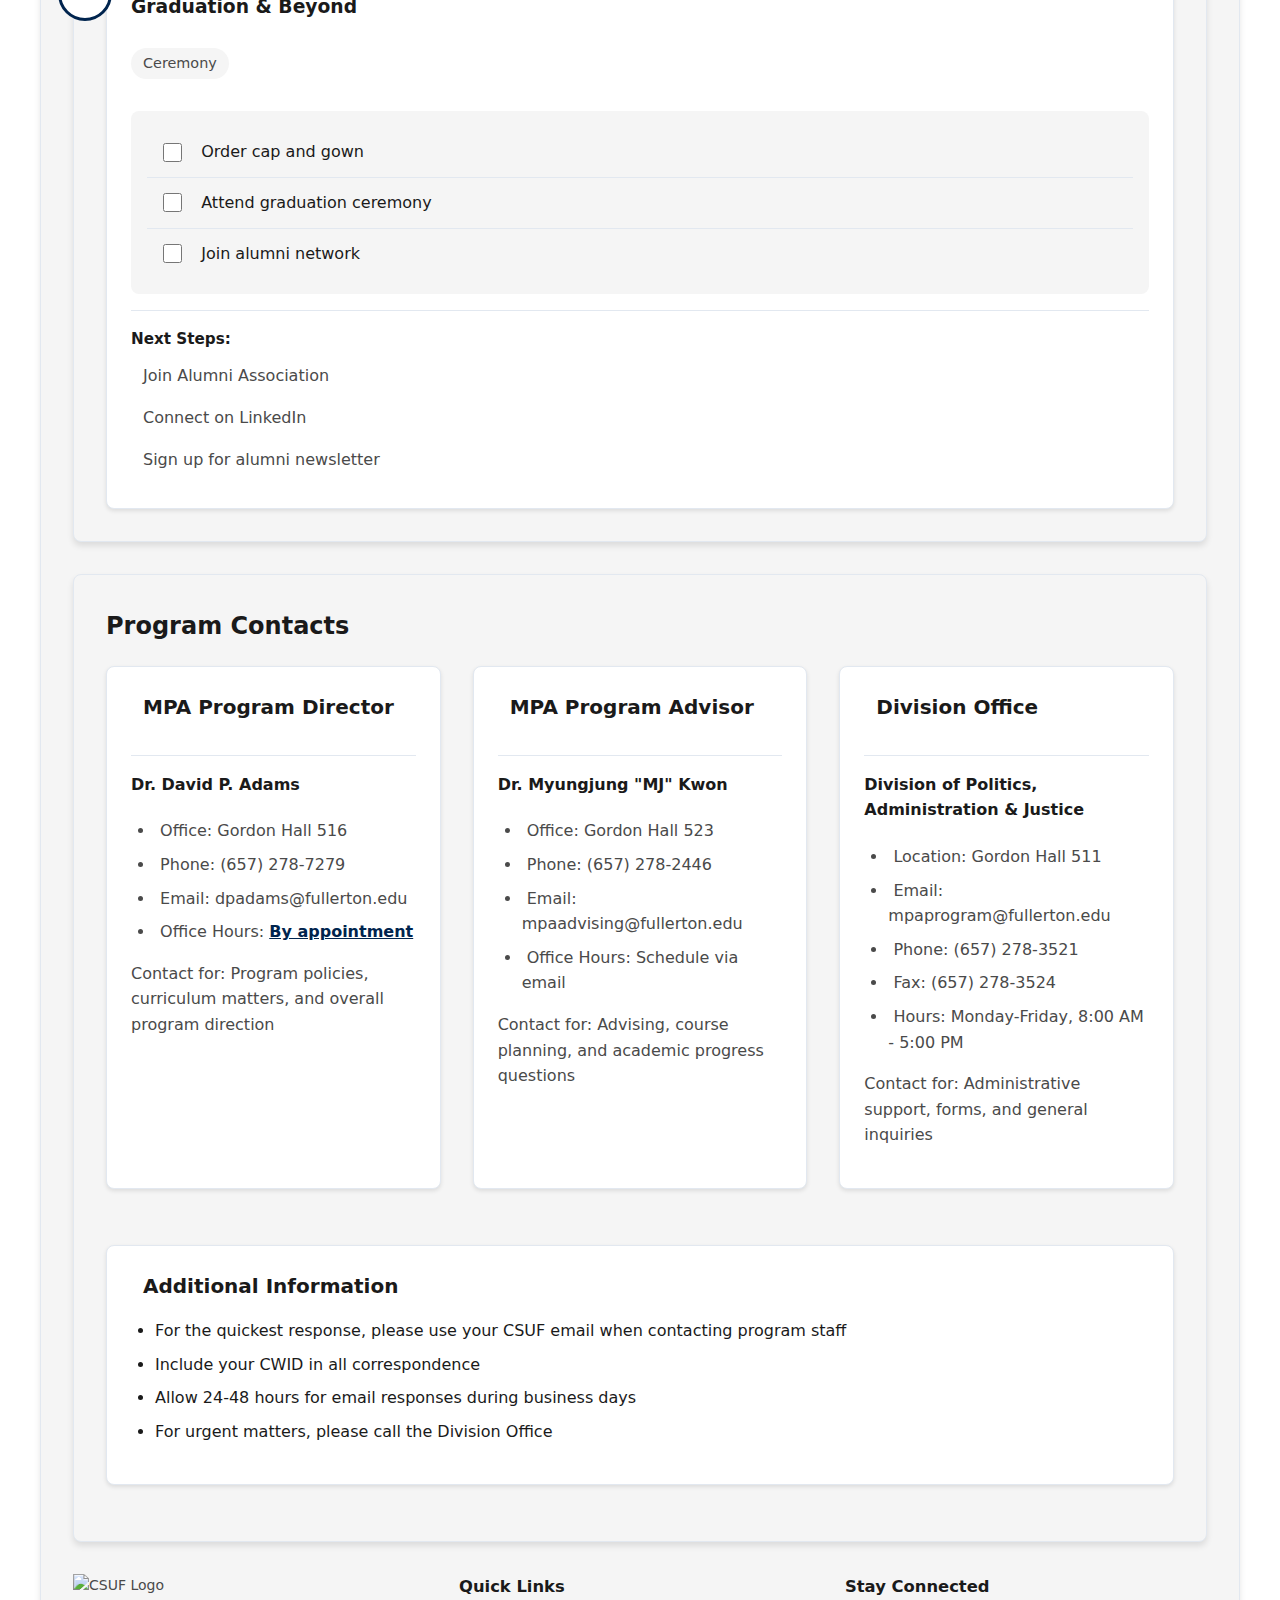
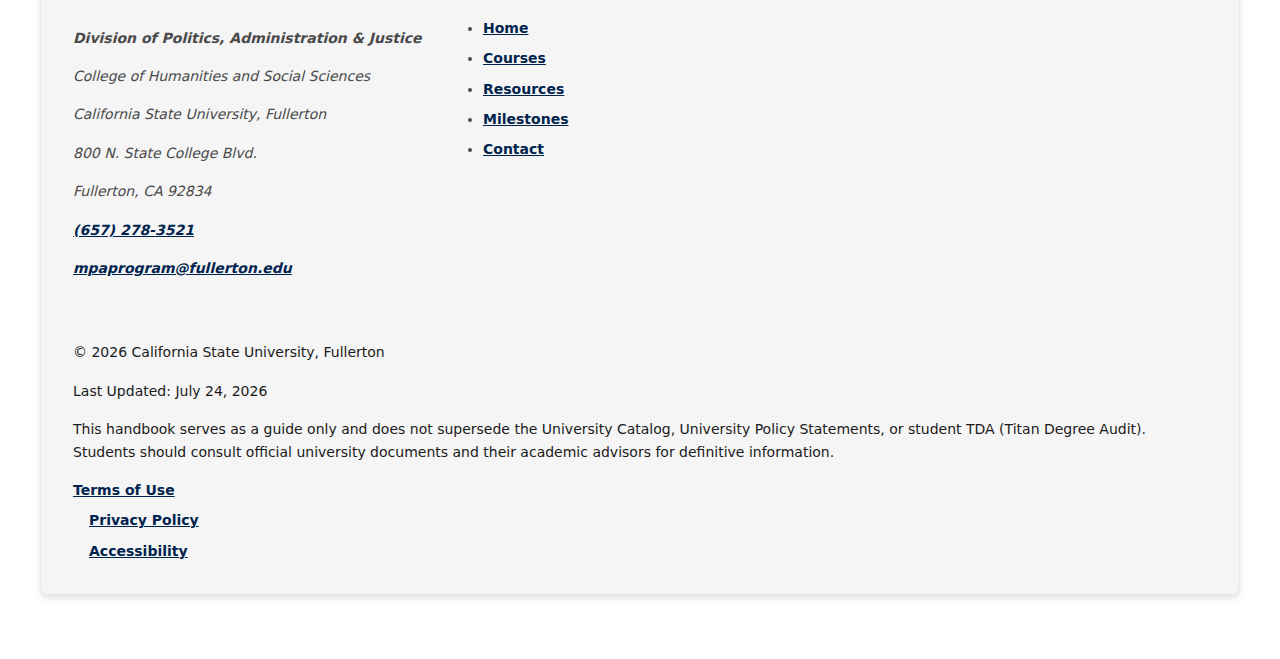
==== commit 44f0b7e9: "no href" ====
--- a/index.html
+++ b/index.html
@@ -1533,8 +1533,8 @@
                 <h4>Dr. David P. Adams</h4>
                 <ul>
                     <li><i class="fas fa-building"></i> Office: Gordon Hall 516</li>
-                    <li><i class="fas fa-phone"></i> <a href="tel:+16572787279" class="hover:underline">Phone: (657) 278-7279</a></li>
-                    <li><i class="fas fa-envelope"></i> <a href="mailto:dpadams@fullerton.edu" class="hover:underline">Email: dpadams@fullerton.edu</a></li>
+                    <li><i class="fas fa-phone"></i> Phone: (657) 278-7279</li>
+                    <li><i class="fas fa-envelope"></i> Email: dpadams@fullerton.edu</li>
                     <li><i class="fas fa-clock"></i> Office Hours: <a href="https://dadams.io/appt">By appointment</a></li>
                 </ul>
                 <p class="contact-note">Contact for: Program policies, curriculum matters, and overall program direction</p>
@@ -1550,8 +1550,8 @@
                 <h4>Dr. Myungjung "MJ" Kwon</h4>
                 <ul>
                     <li><i class="fas fa-building"></i> Office: Gordon Hall 523</li>
-                    <li><i class="fas fa-phone"></i> <a href="tel:+16572782446" class="hover:underline">Phone: (657) 278-2446</a></li>
-                    <li><i class="fas fa-envelope"></i> <a href="mailto:mpaadvising@fullerton.edu" class="hover:underline">Email: mpaadvising@fullerton.edu</a></li>
+                    <li><i class="fas fa-phone"></i> Phone: (657) 278-2446</li>
+                    <li><i class="fas fa-envelope"></i> Email: mpaadvising@fullerton.edu</li>
                     <li><i class="fas fa-clock"></i> Office Hours: Schedule via email</li>
                 </ul>
                 <p class="contact-note">Contact for: Advising, course planning, and academic progress questions</p>
@@ -1567,8 +1567,8 @@
                 <h4>Division of Politics, Administration & Justice</h4>
                 <ul>
                     <li><i class="fas fa-map-marker-alt"></i> Location: Gordon Hall 511</li>
-                    <li><i class="fas fa-envelope"></i> Email: <a href="mailto:mpaprogram@fullerton.edu" class="hover:underline">mpaprogram@fullerton.edu</a>
-                    <li><i class="fas fa-phone"></i> <a href="tel:+16572783521" class="hover:underline">Phone: (657) 278-3521</a></li>
+                    <li><i class="fas fa-envelope"></i> Email: mpaprogram@fullerton.edu
+                    <li><i class="fas fa-phone"></i> Phone: (657) 278-3521</li>
                     <li><i class="fas fa-fax"></i> Fax: (657) 278-3524</li>
                     <li><i class="fas fa-clock"></i> Hours: Monday-Friday, 8:00 AM - 5:00 PM</li>
                 </ul>
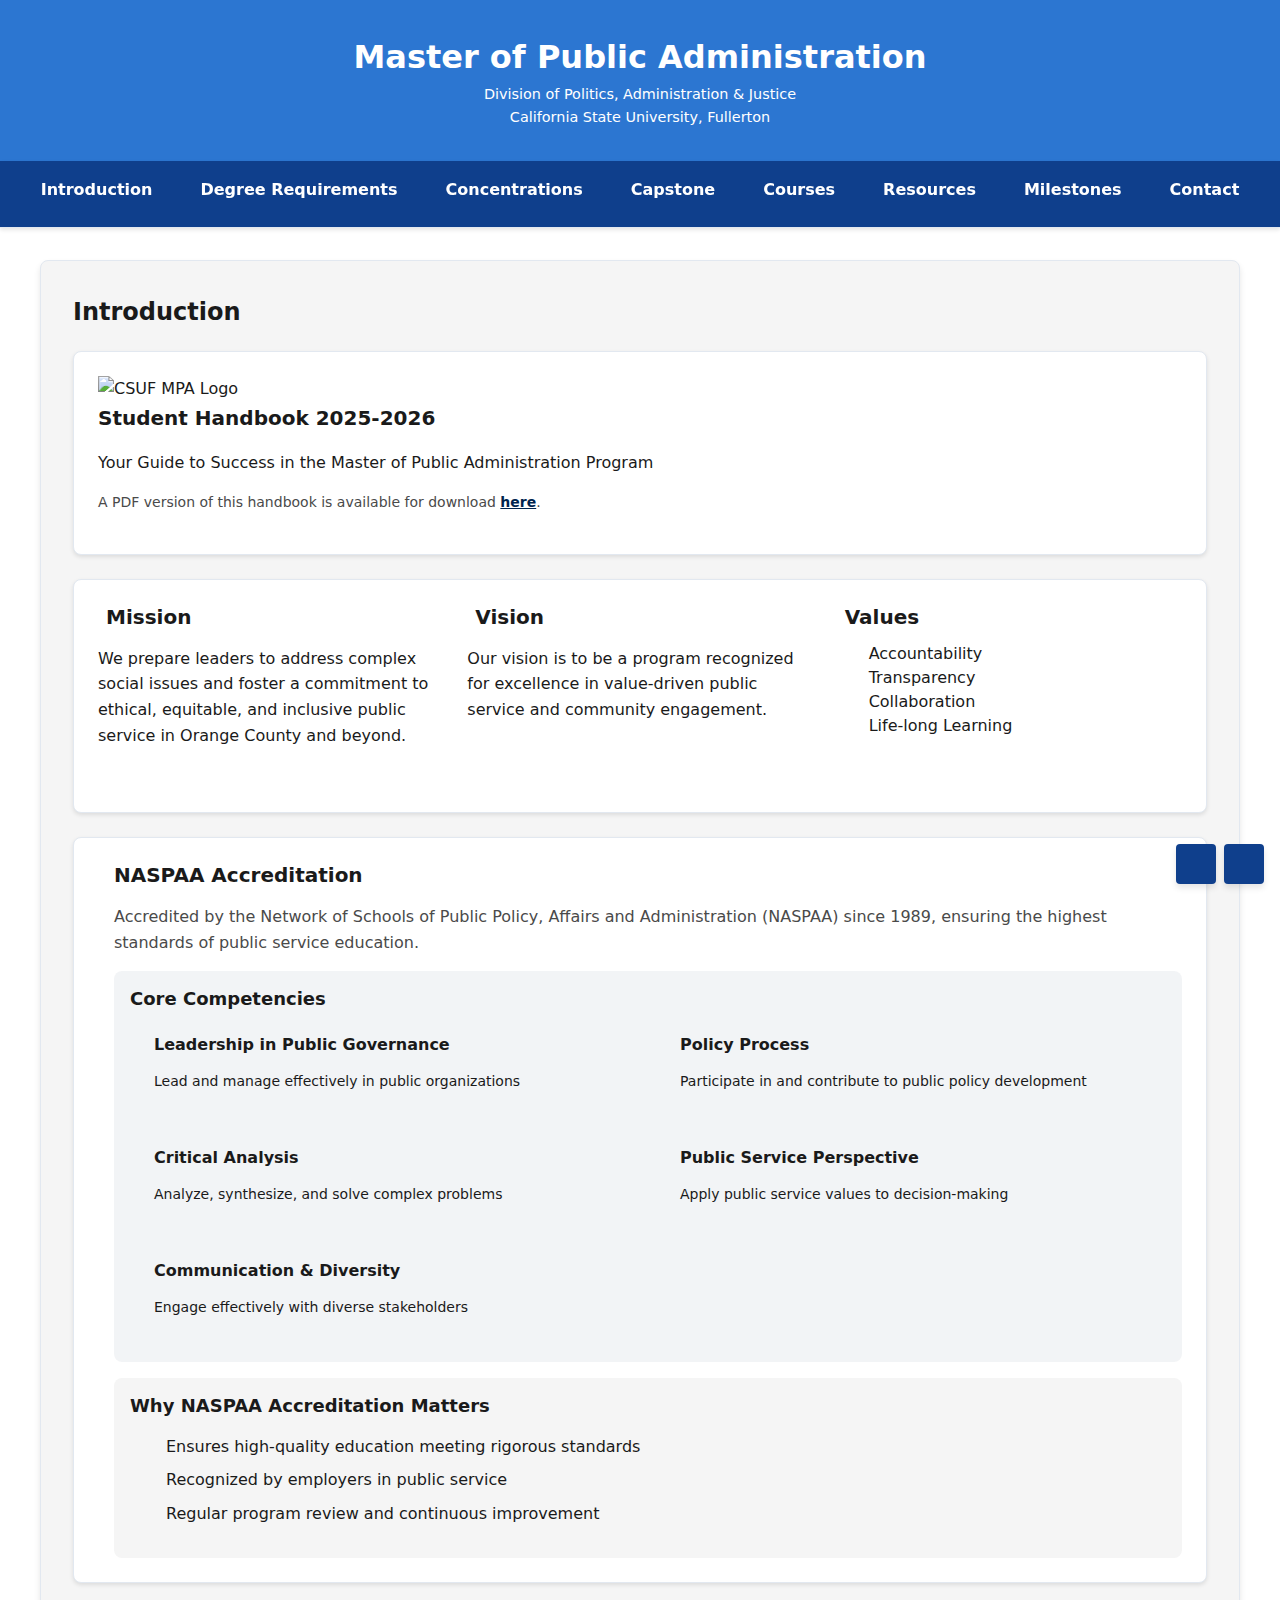
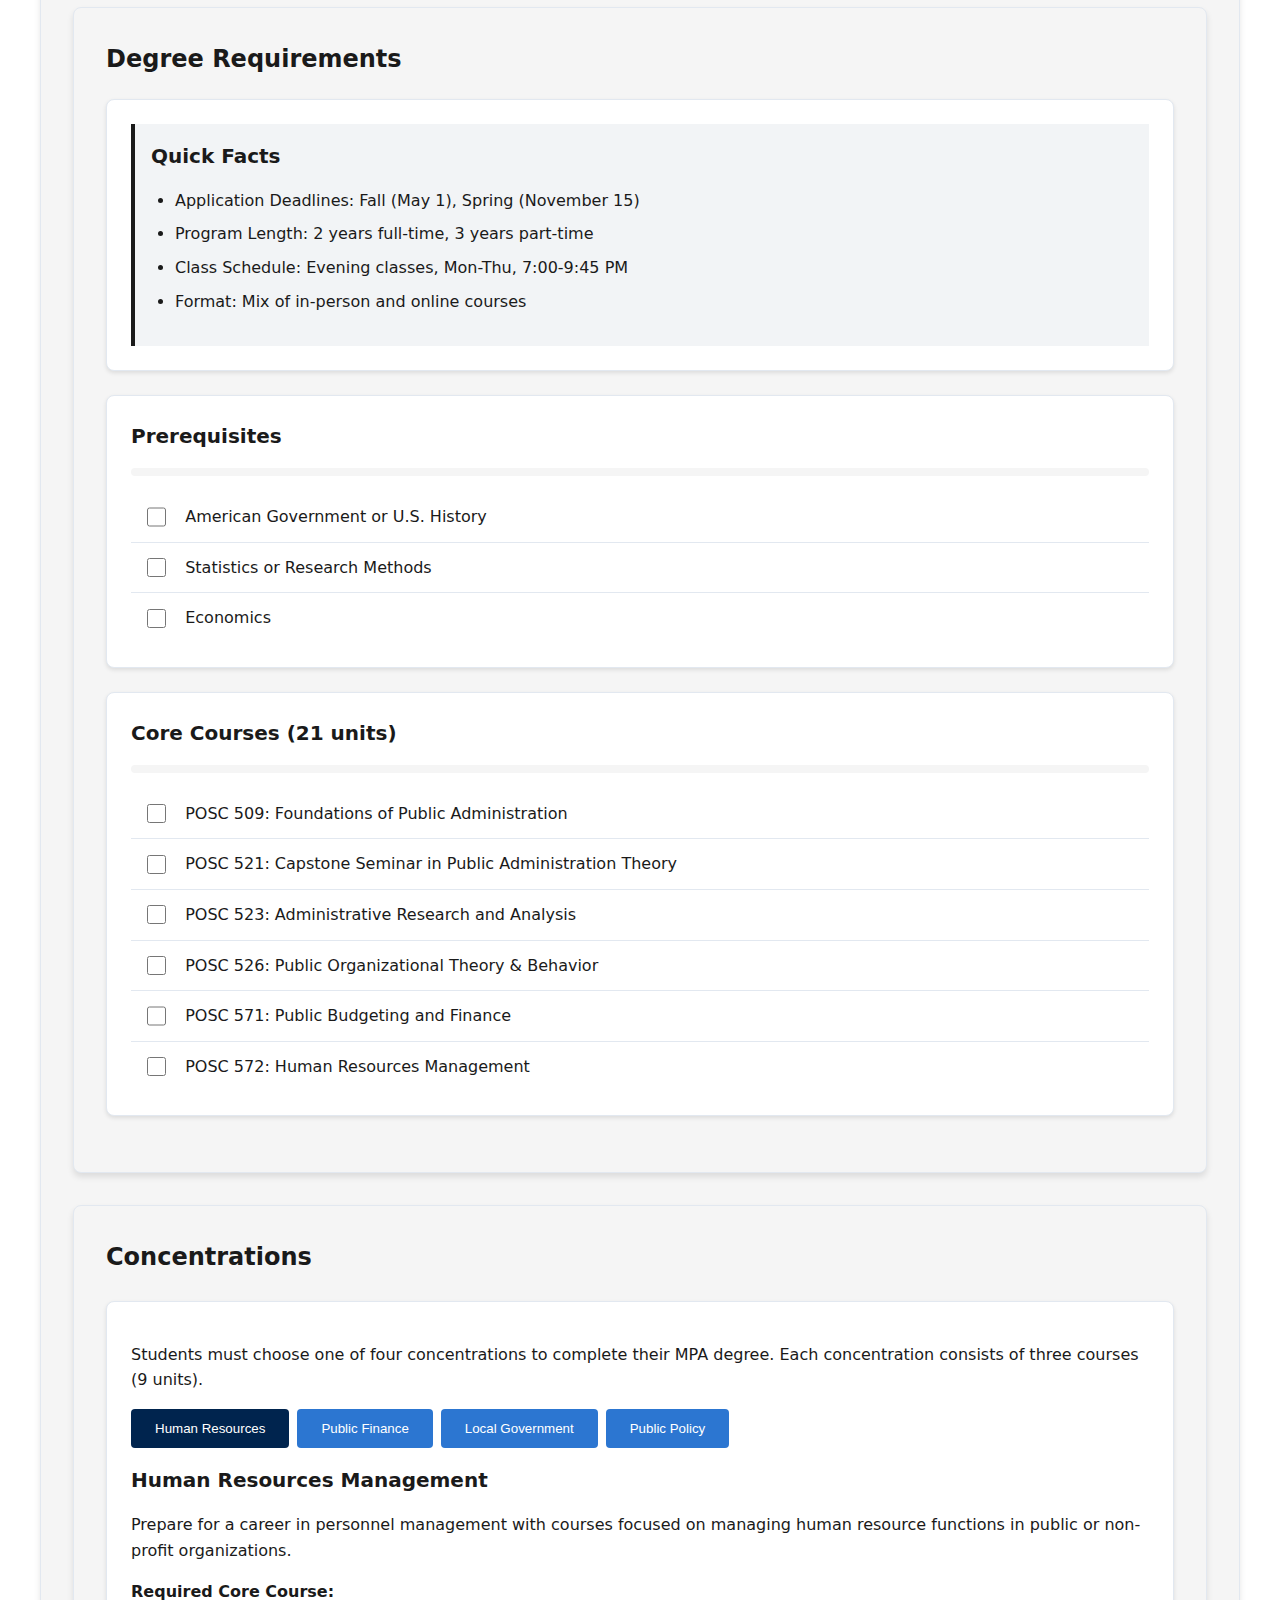
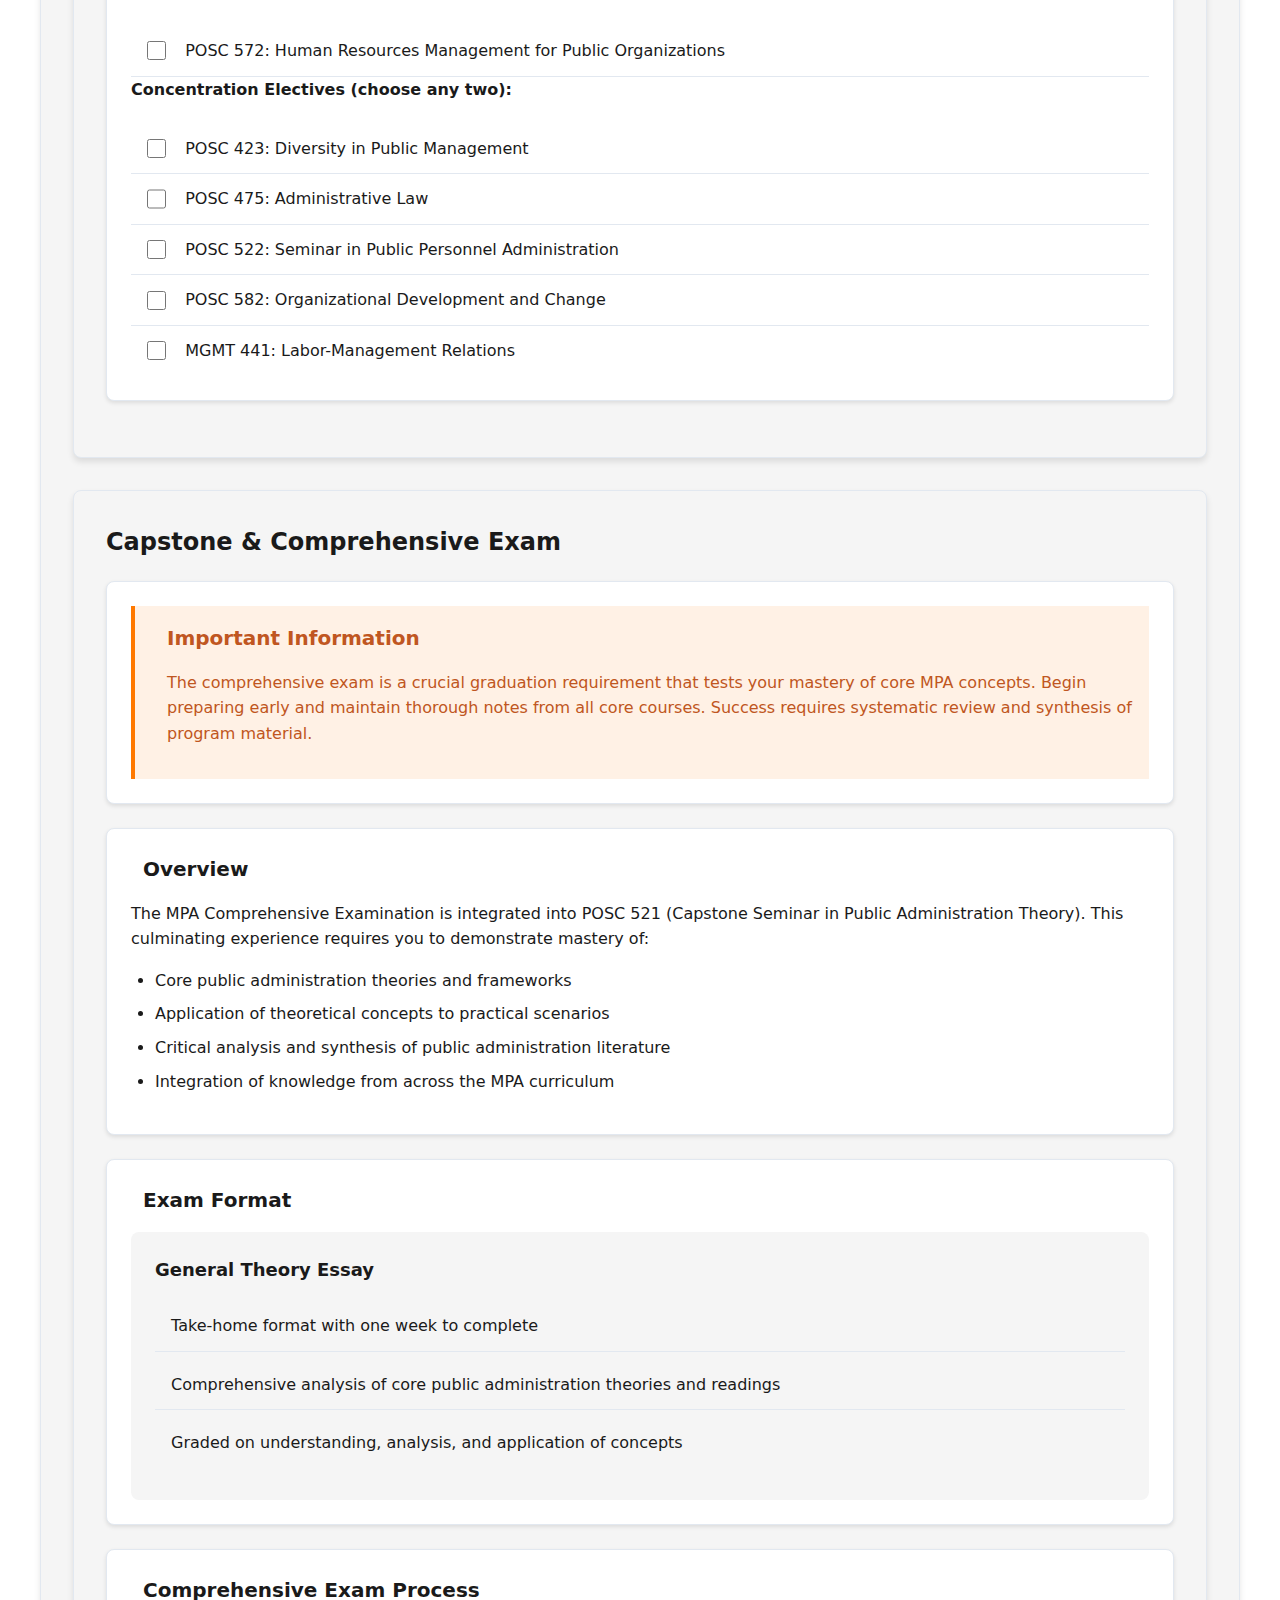
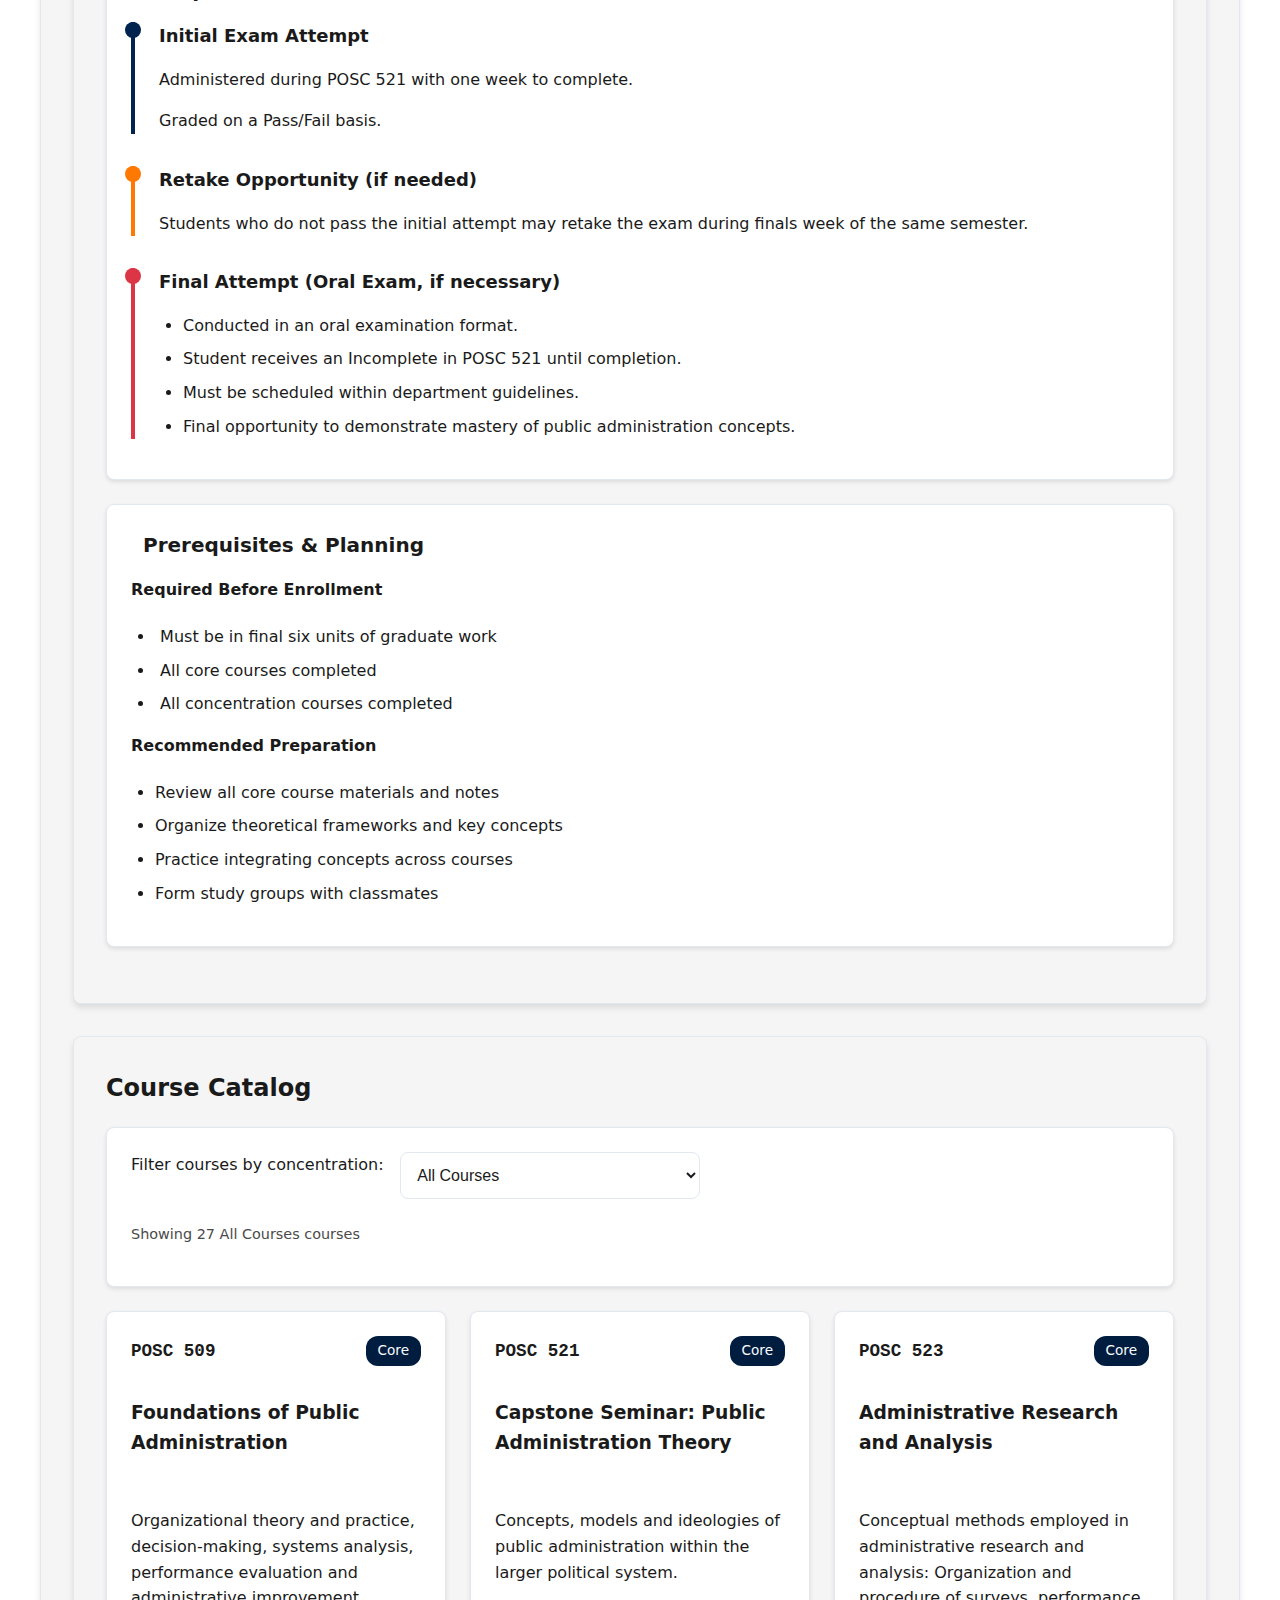
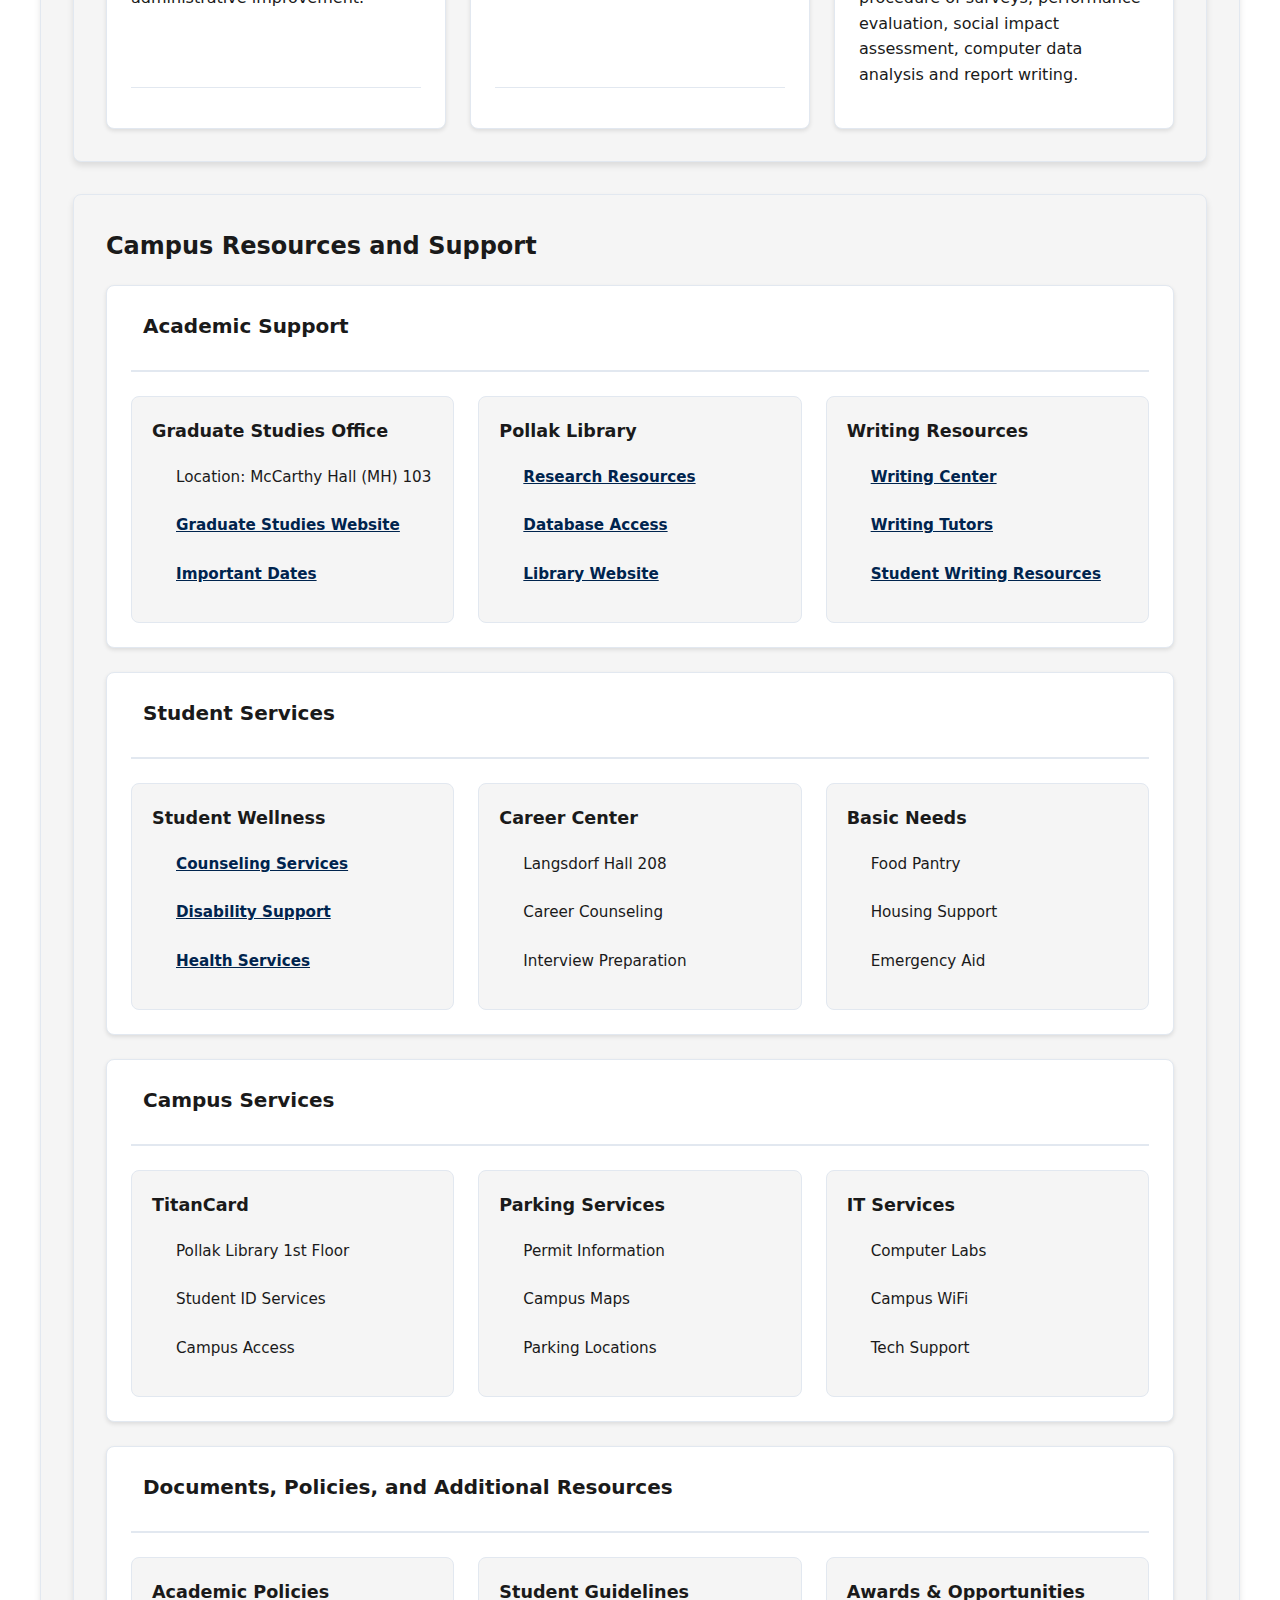
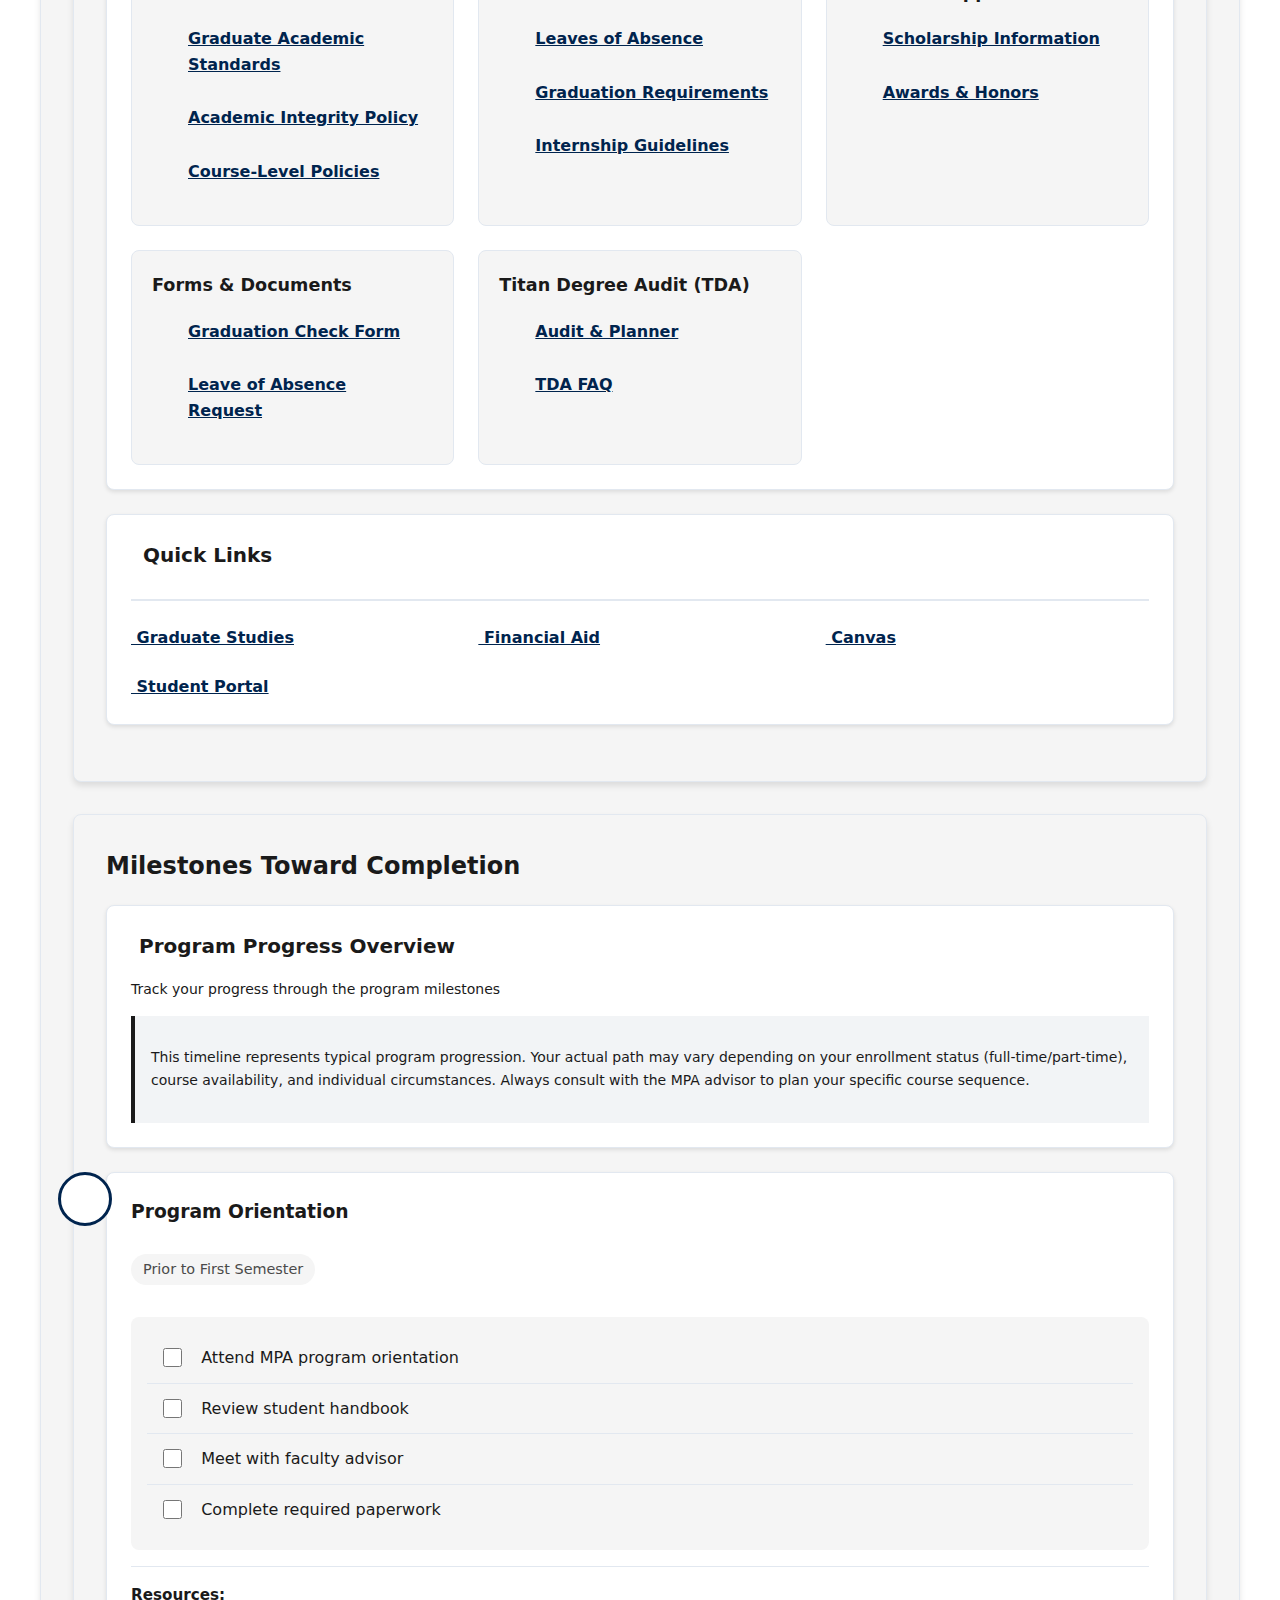
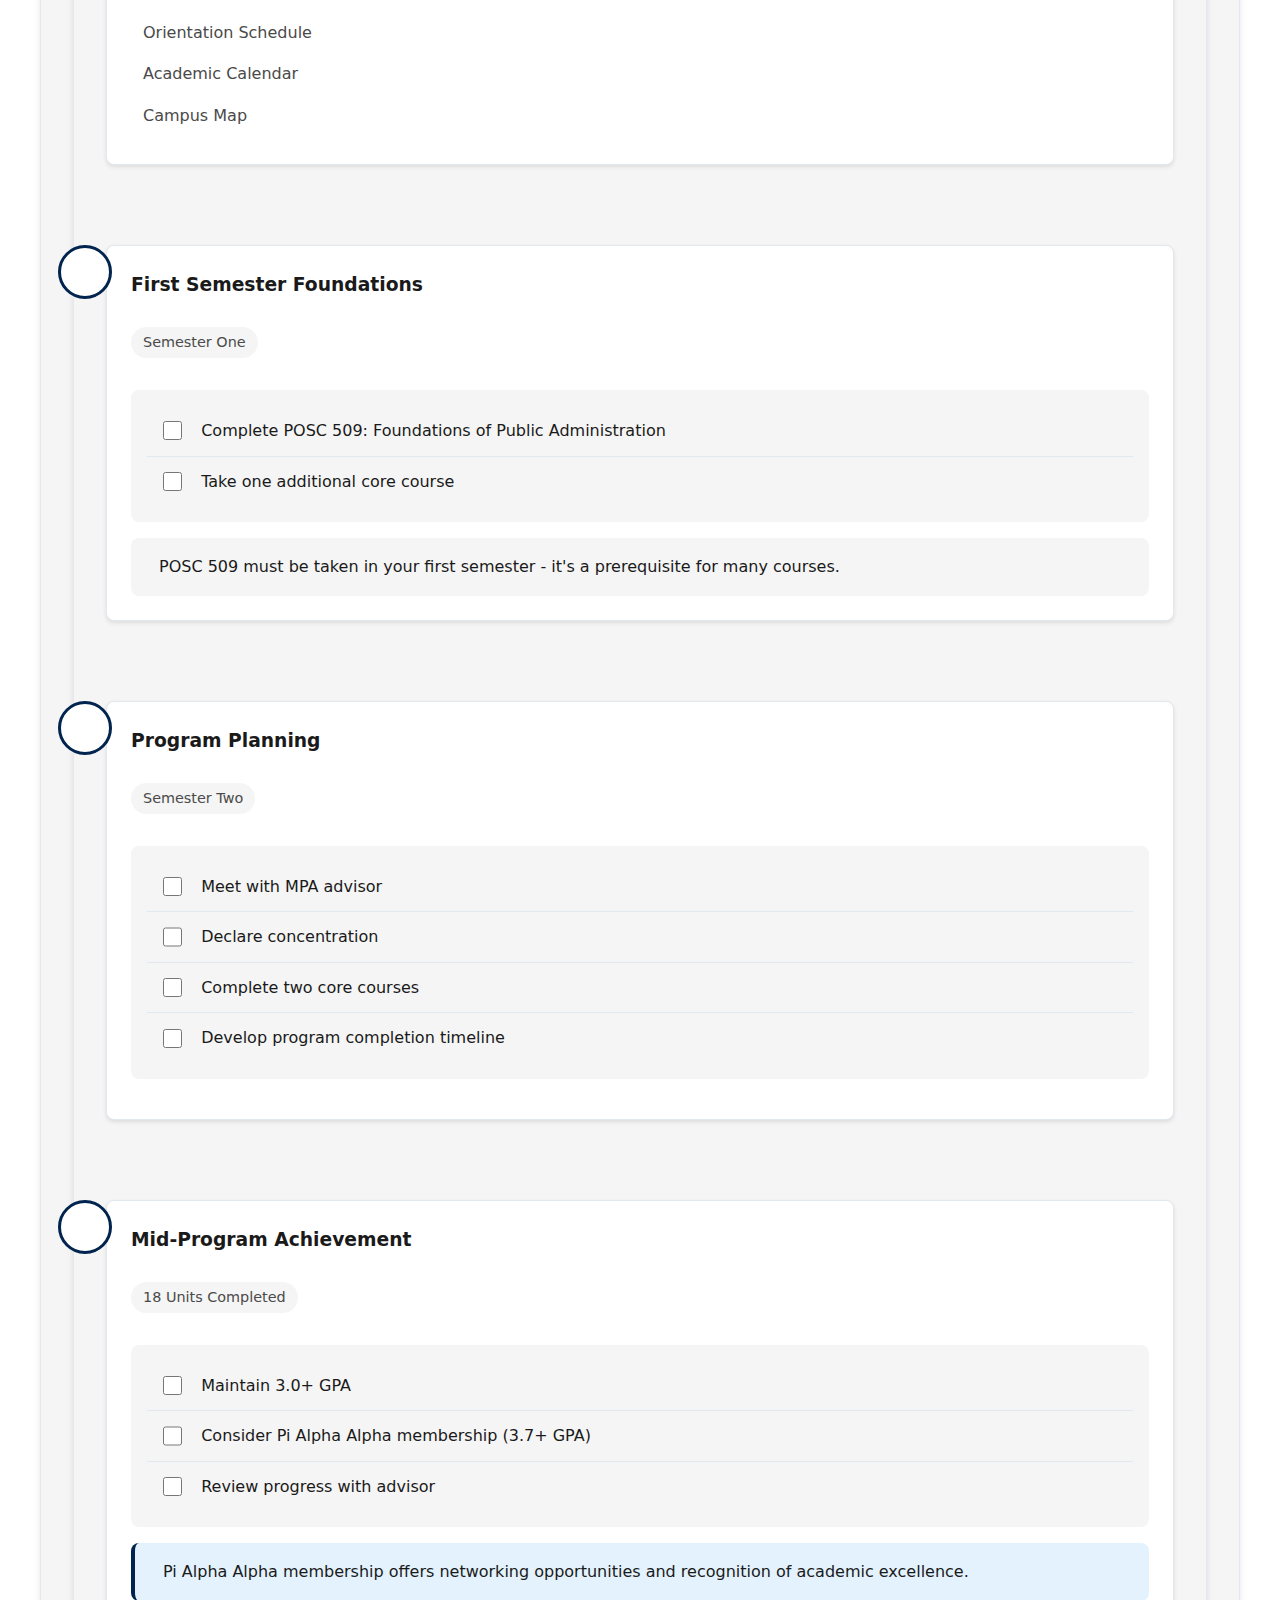
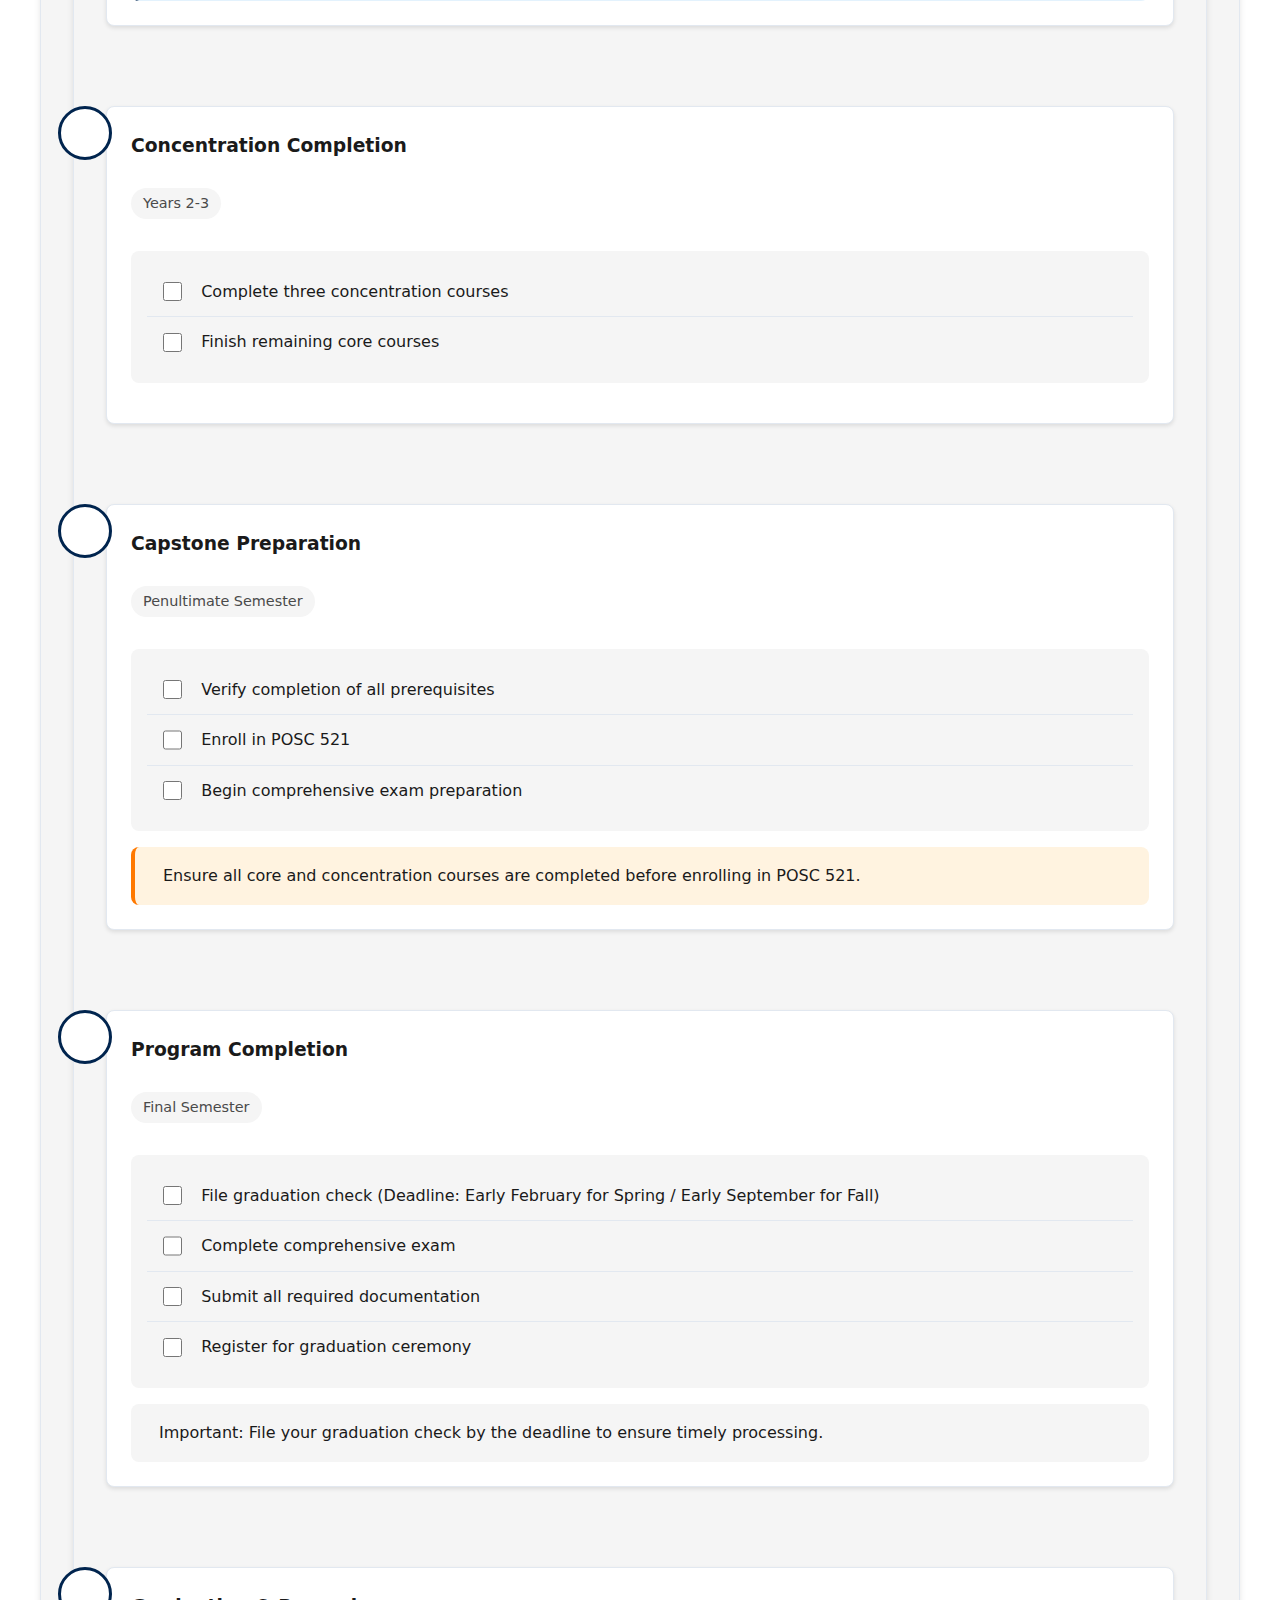
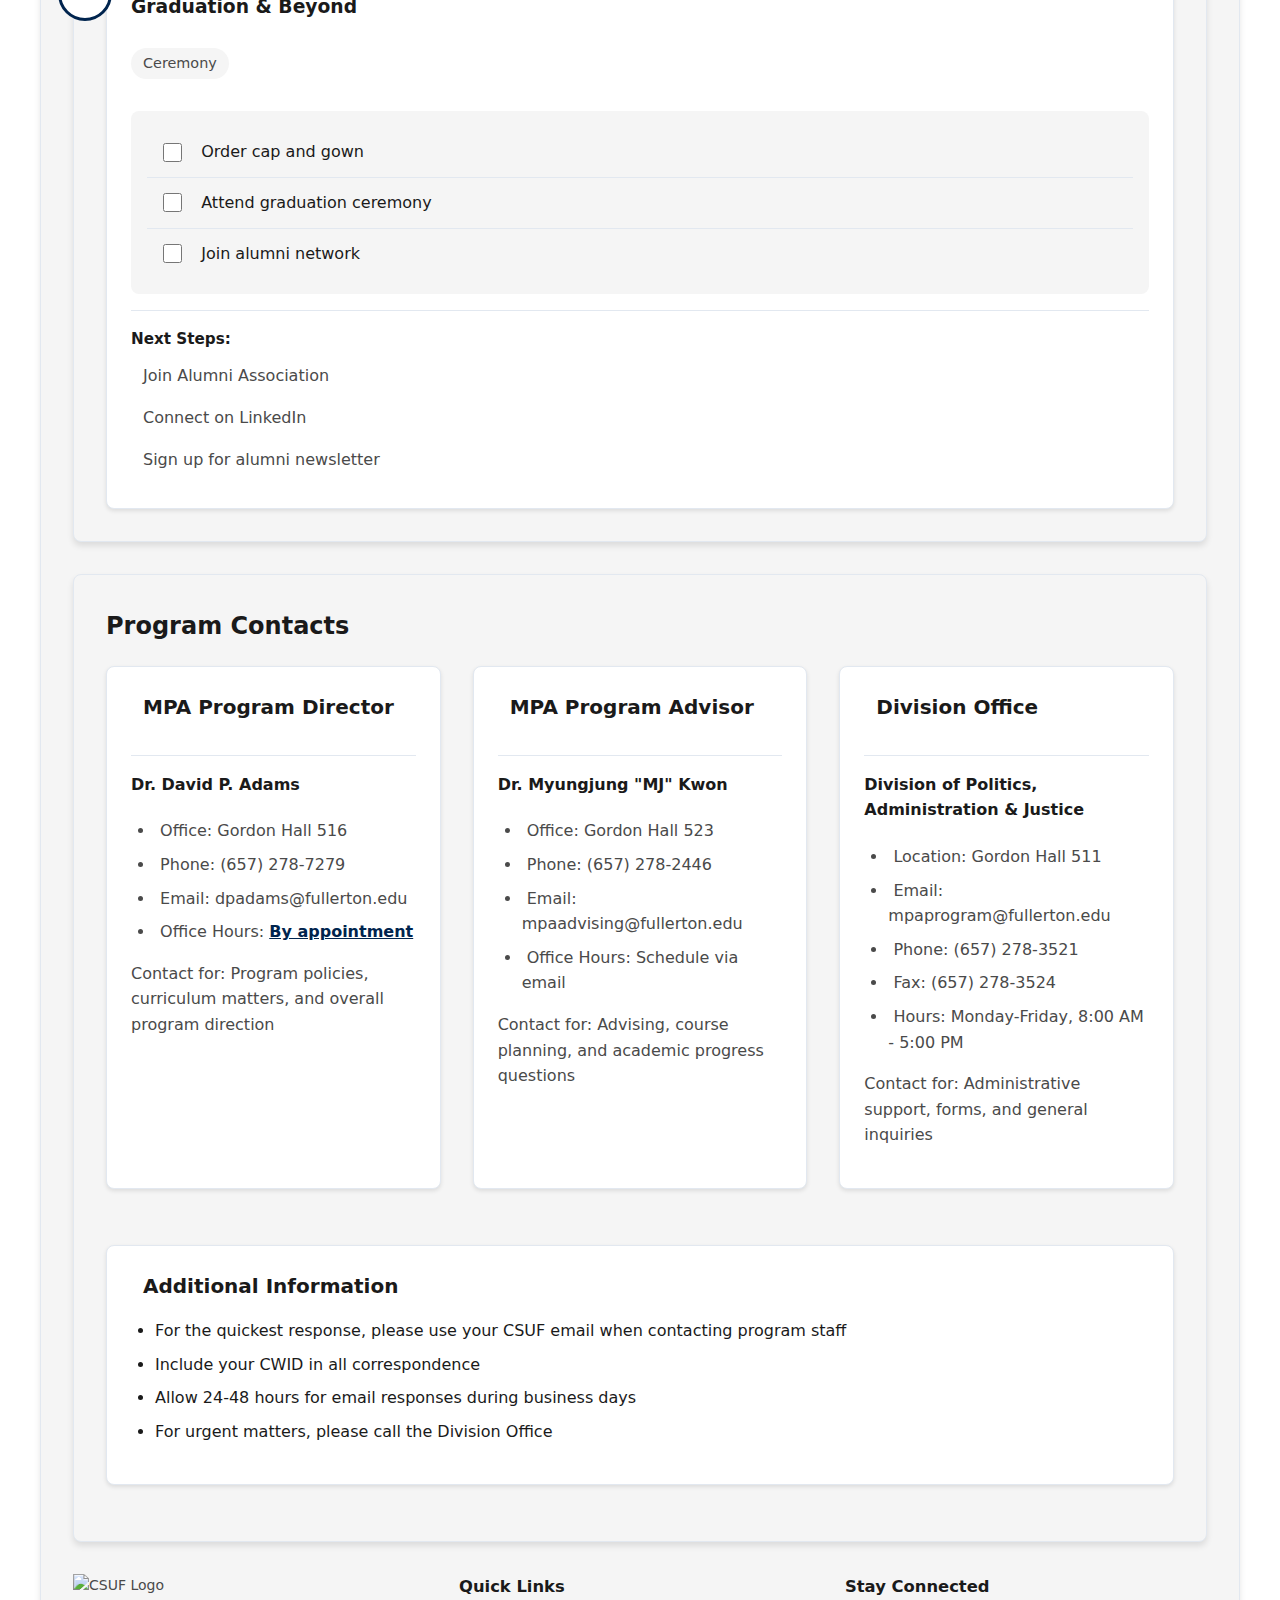
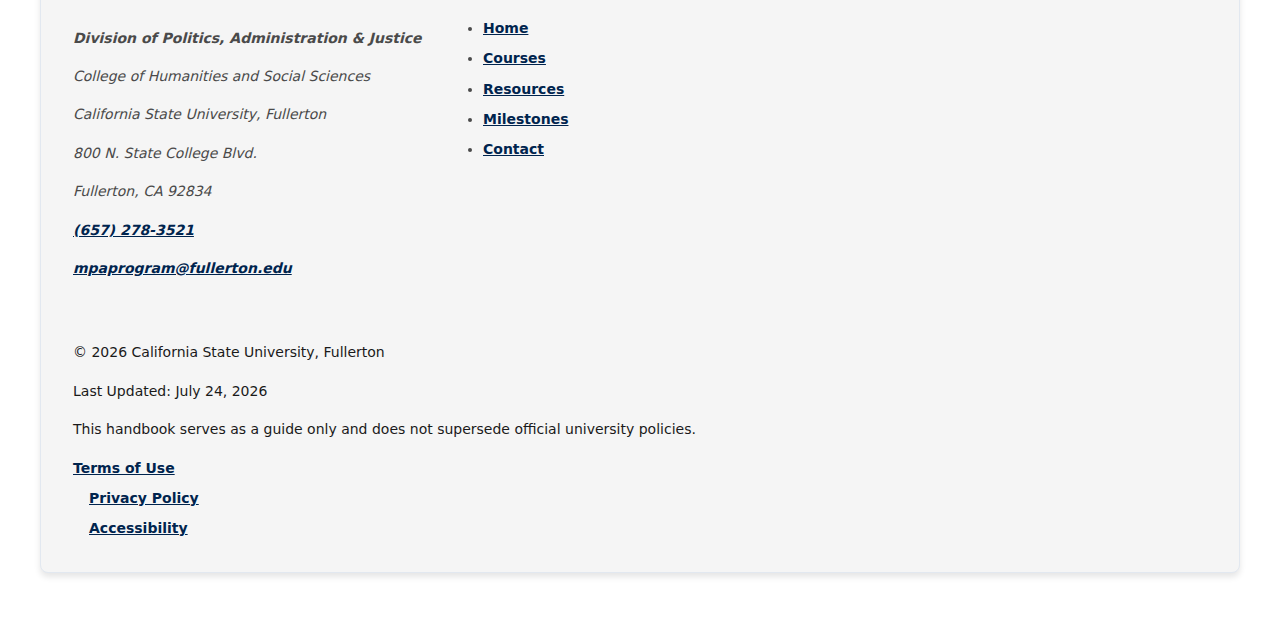
==== commit ba9ec452: "policy" ====
--- a/index.html
+++ b/index.html
@@ -1639,13 +1639,13 @@
     <div class="footer-legal text-sm text-gray-400 border-t border-gray-700 mt-8 pt-4 text-center">
         <p>&copy; <span id="currentYear"></span> California State University, Fullerton</p>
         <p>Last Updated: <span id="lastUpdated"></span></p>
-        <p class="mt-2">This handbook serves as a guide only and does not supersede the University Catalog, University Policy Statements, or student TDA (Titan Degree Audit). Students should consult official university documents and their academic advisors for definitive information.</p>
+        <p>This handbook serves as a guide only and does not supersede official university policies.</p>
         <div class="footer-links mt-2 space-x-4">
-            <a href="#" class="hover:underline">Terms of Use</a>
-            <a href="#" class="hover:underline">Privacy Policy</a>
-            <a href="#" class="hover:underline">Accessibility</a>
-        </div>
-    </div>
+            <a href="terms.html" class="hover:underline">Terms of Use</a>
+            <a href="privacy.html" class="hover:underline">Privacy Policy</a>
+            <a href="accessibility.html" class="hover:underline">Accessibility</a>
+        </div>
+    </div>    
 </footer>
 
 
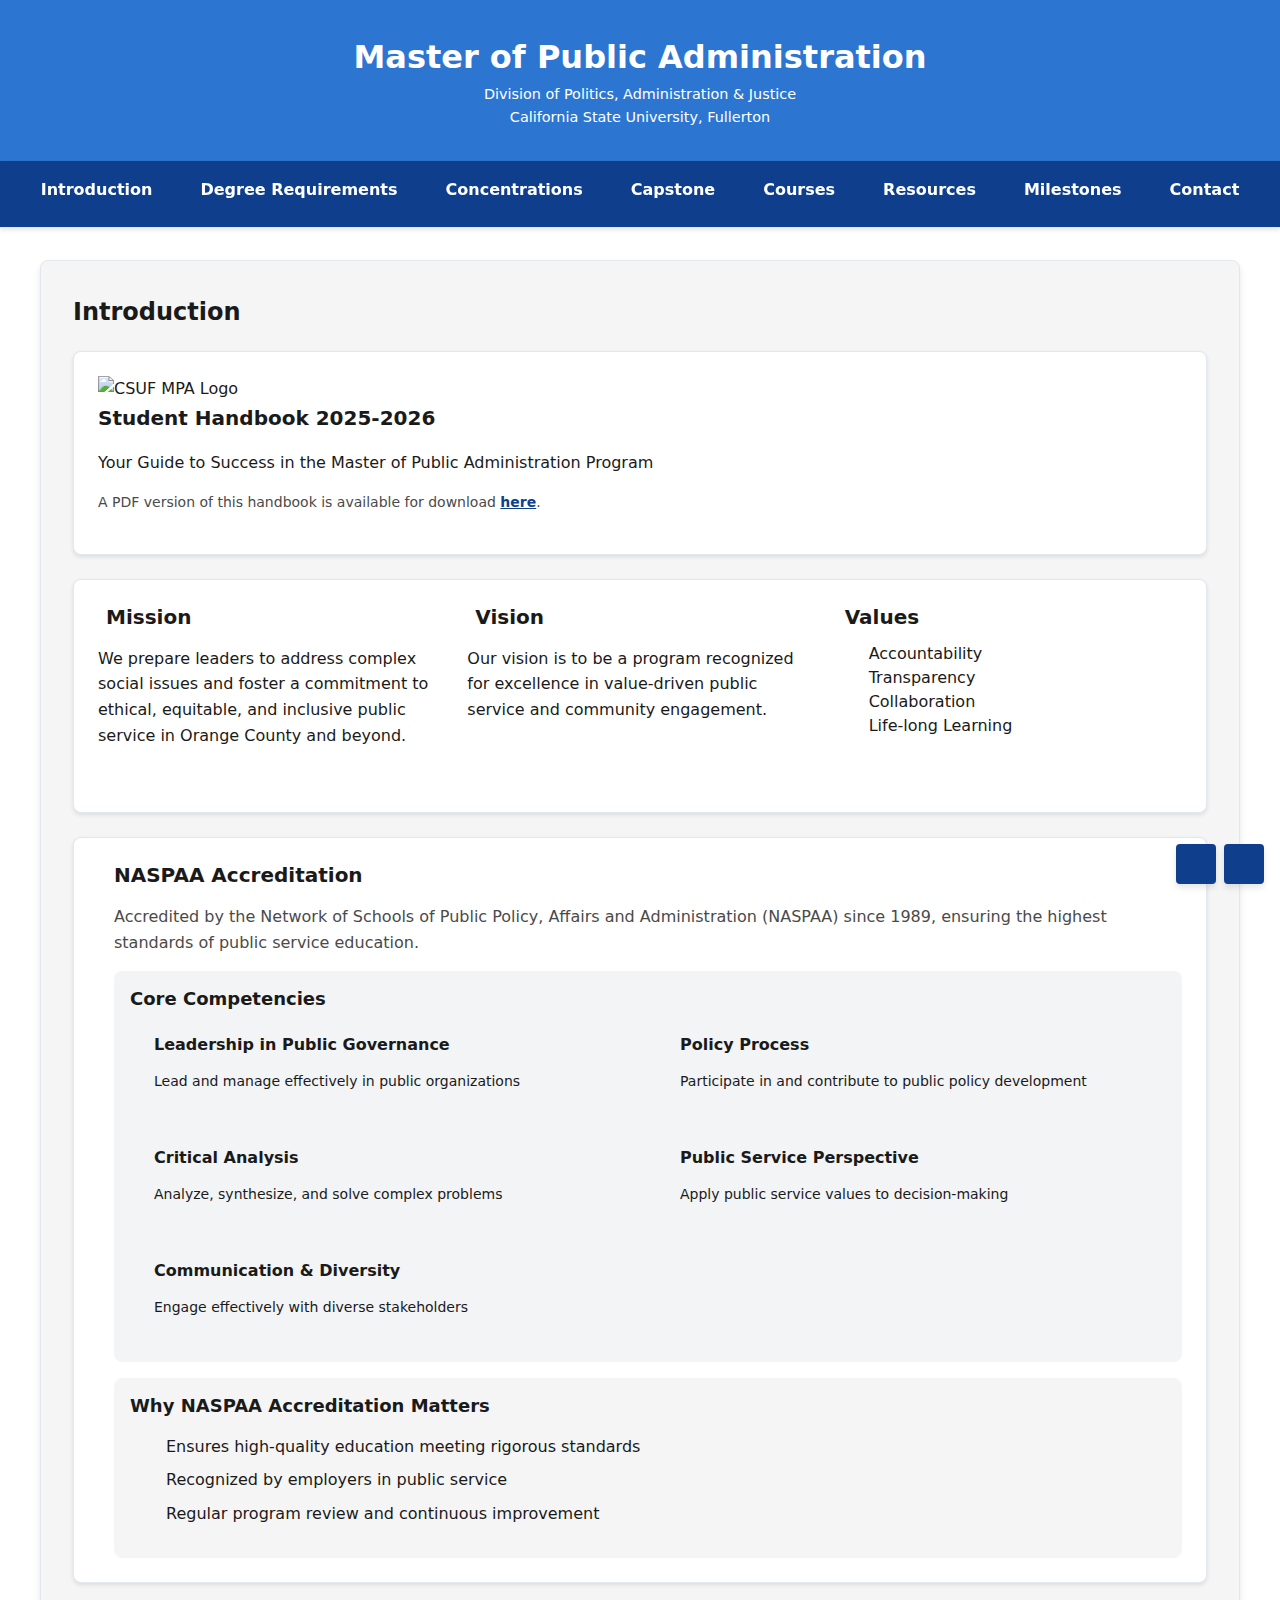
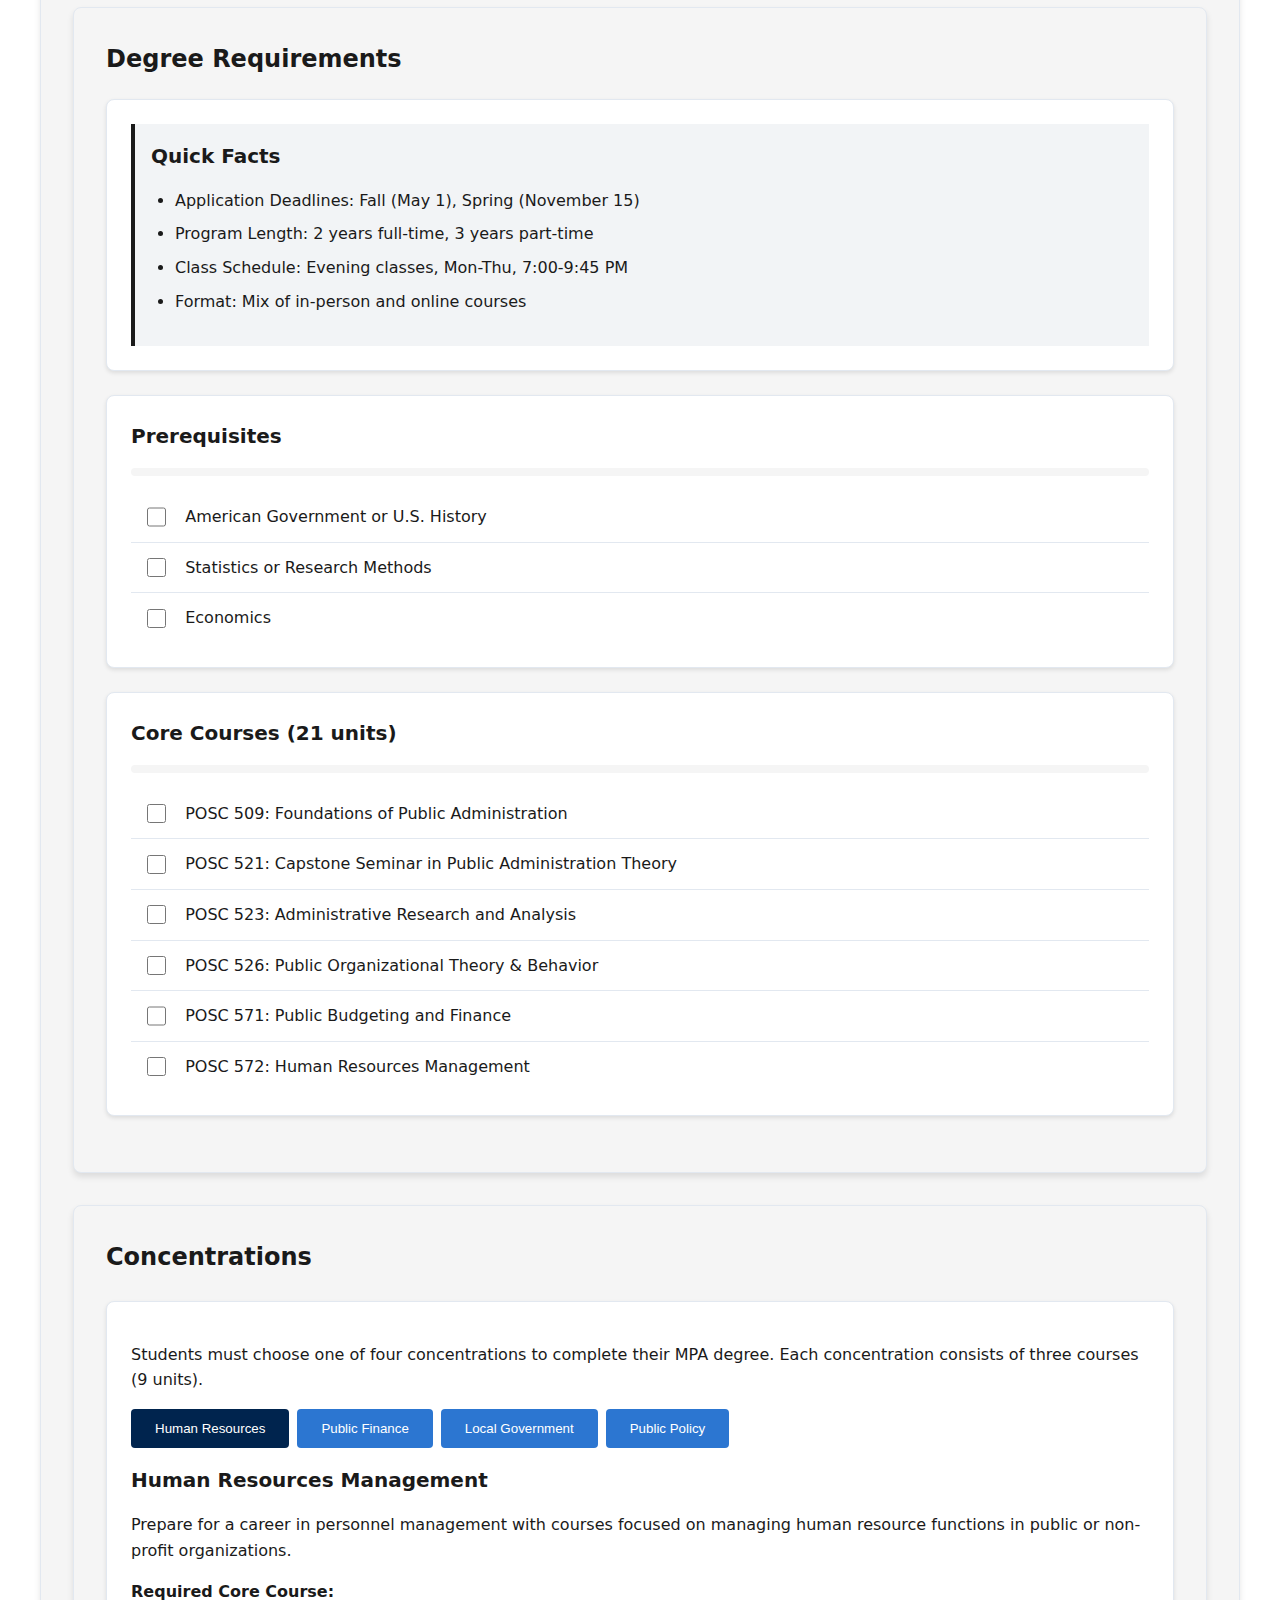
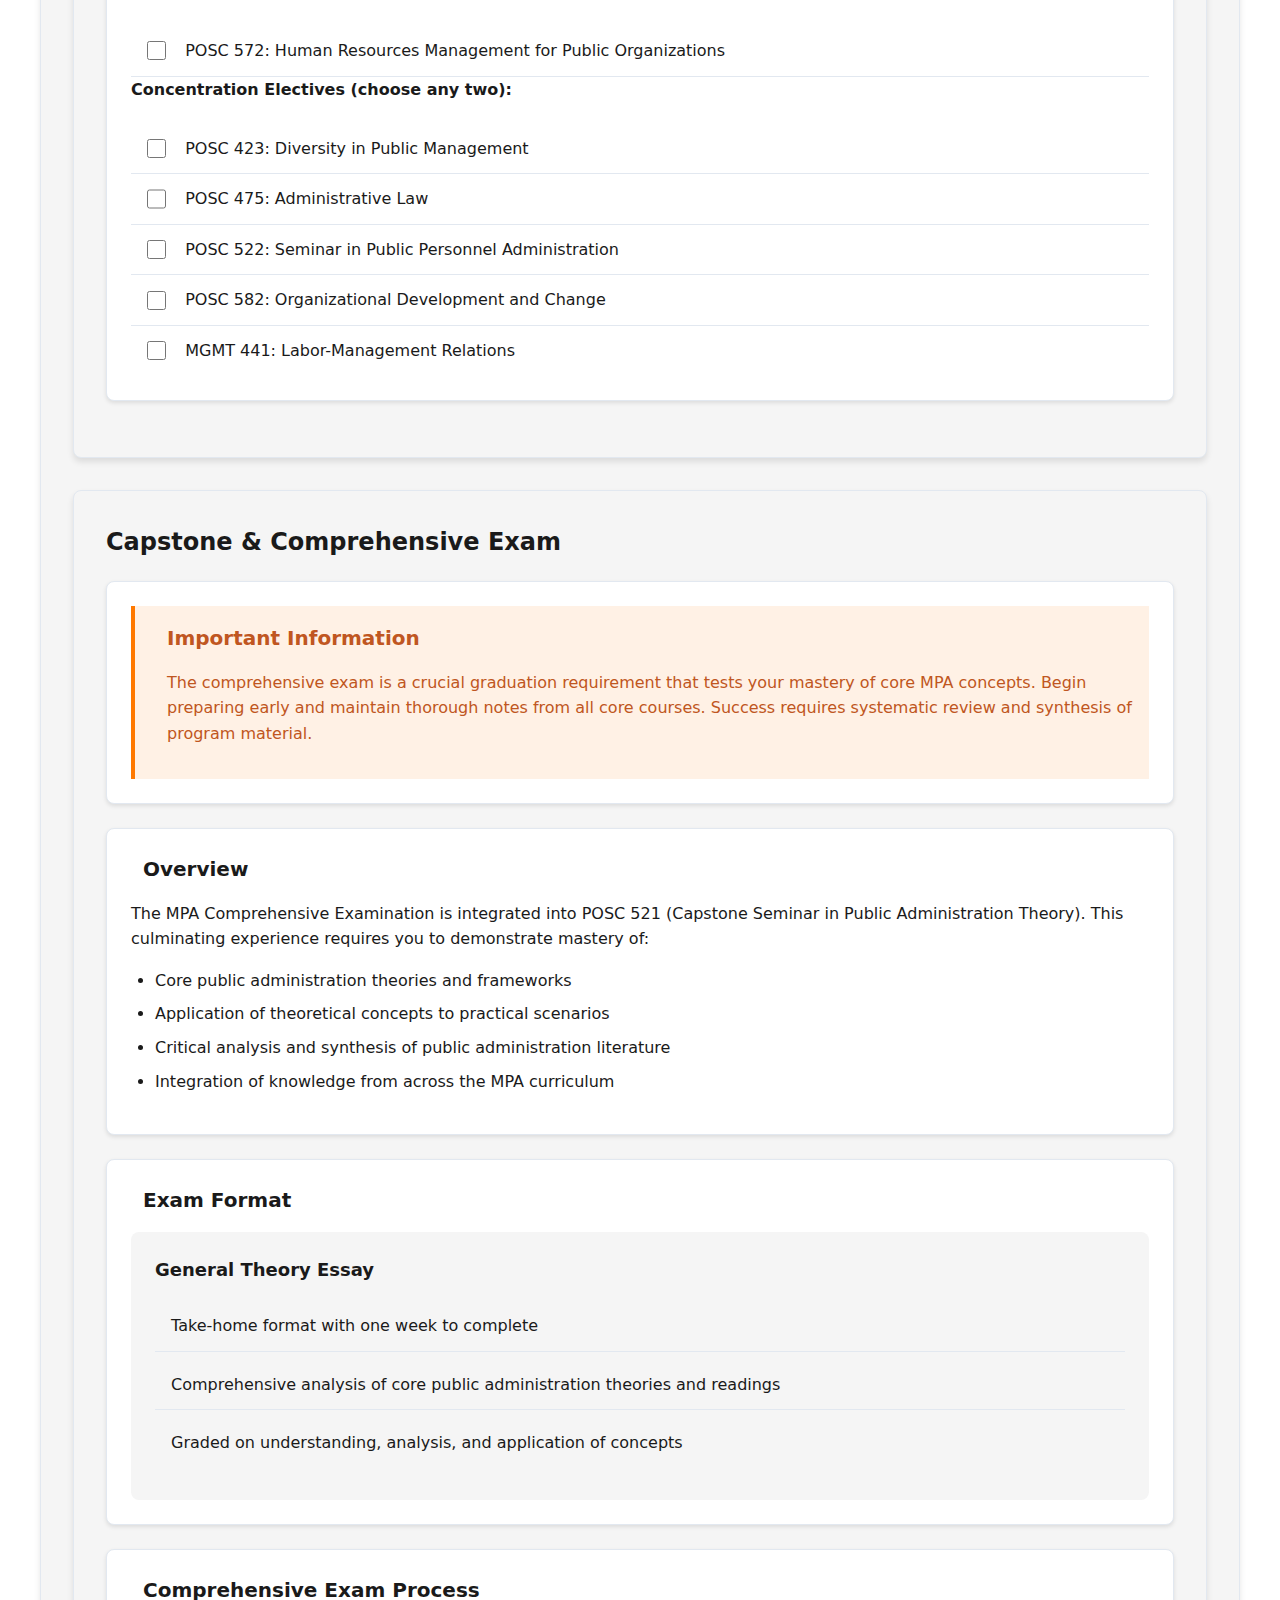
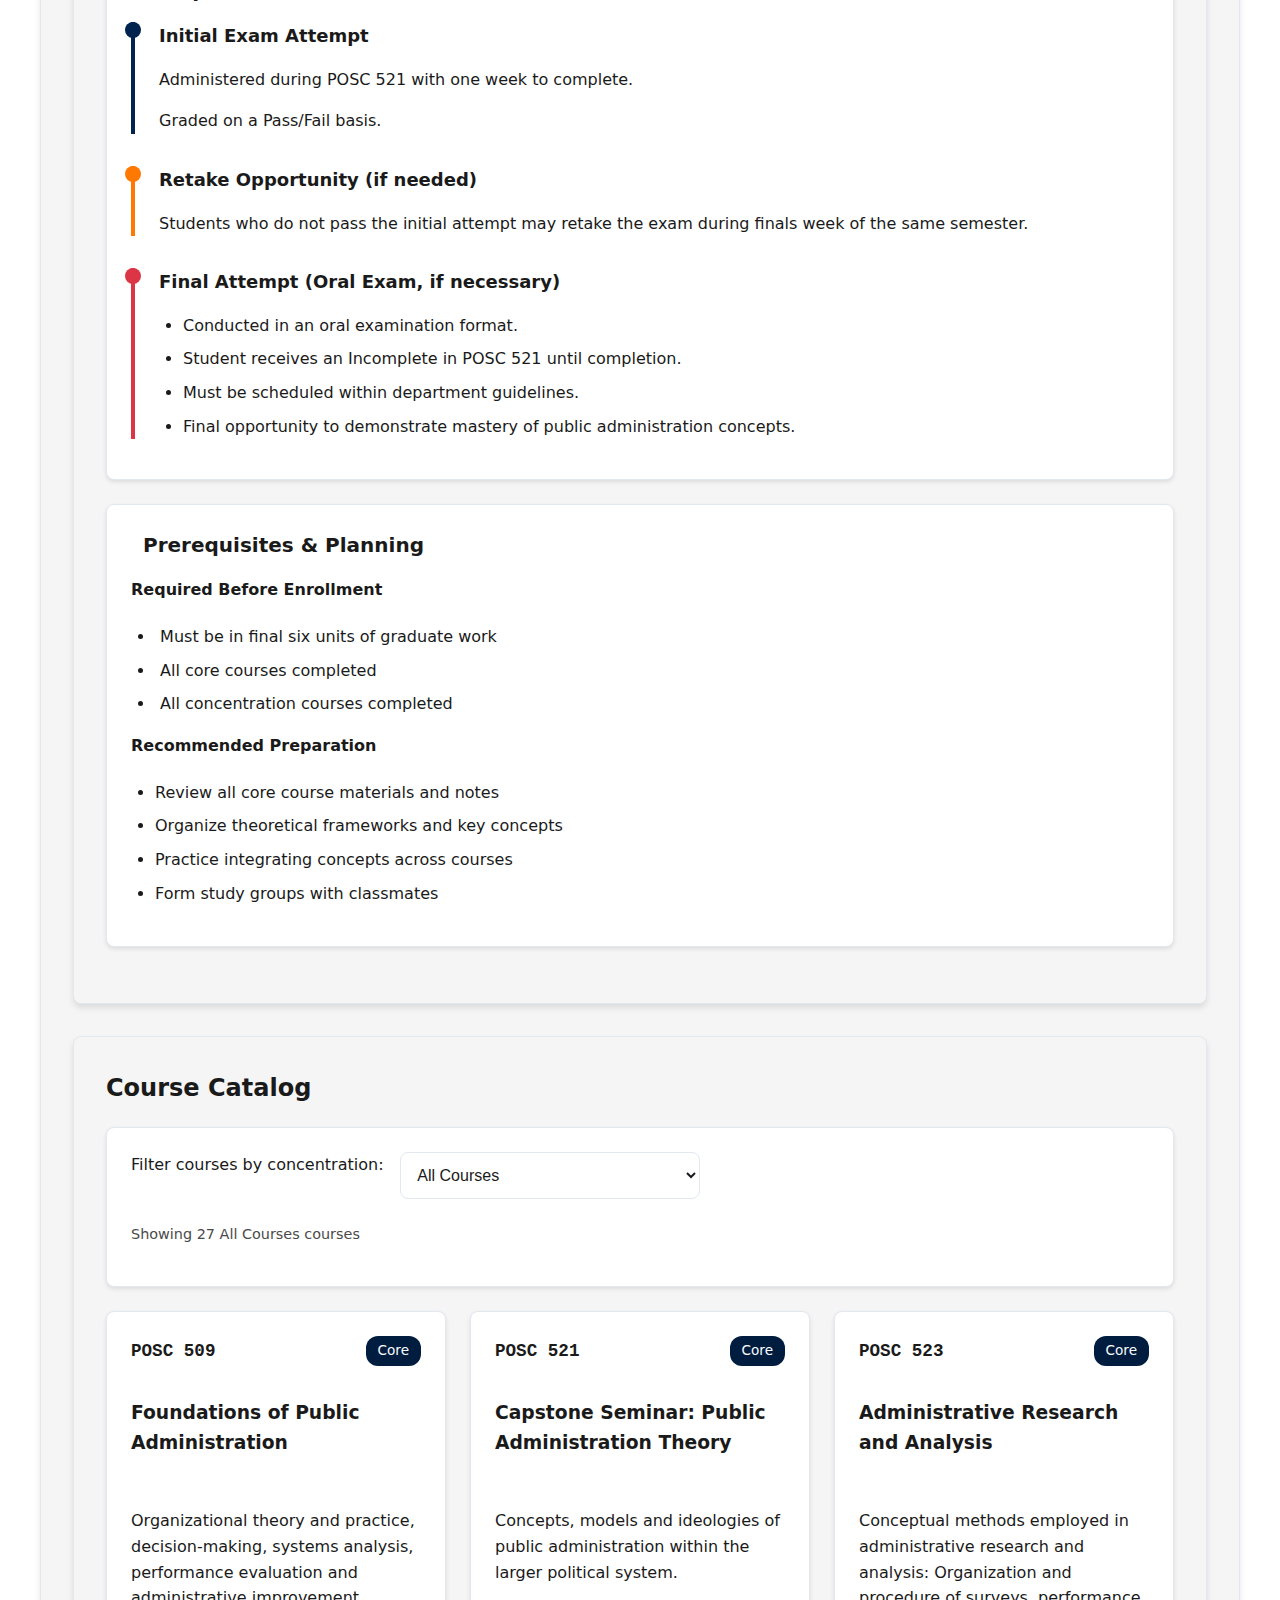
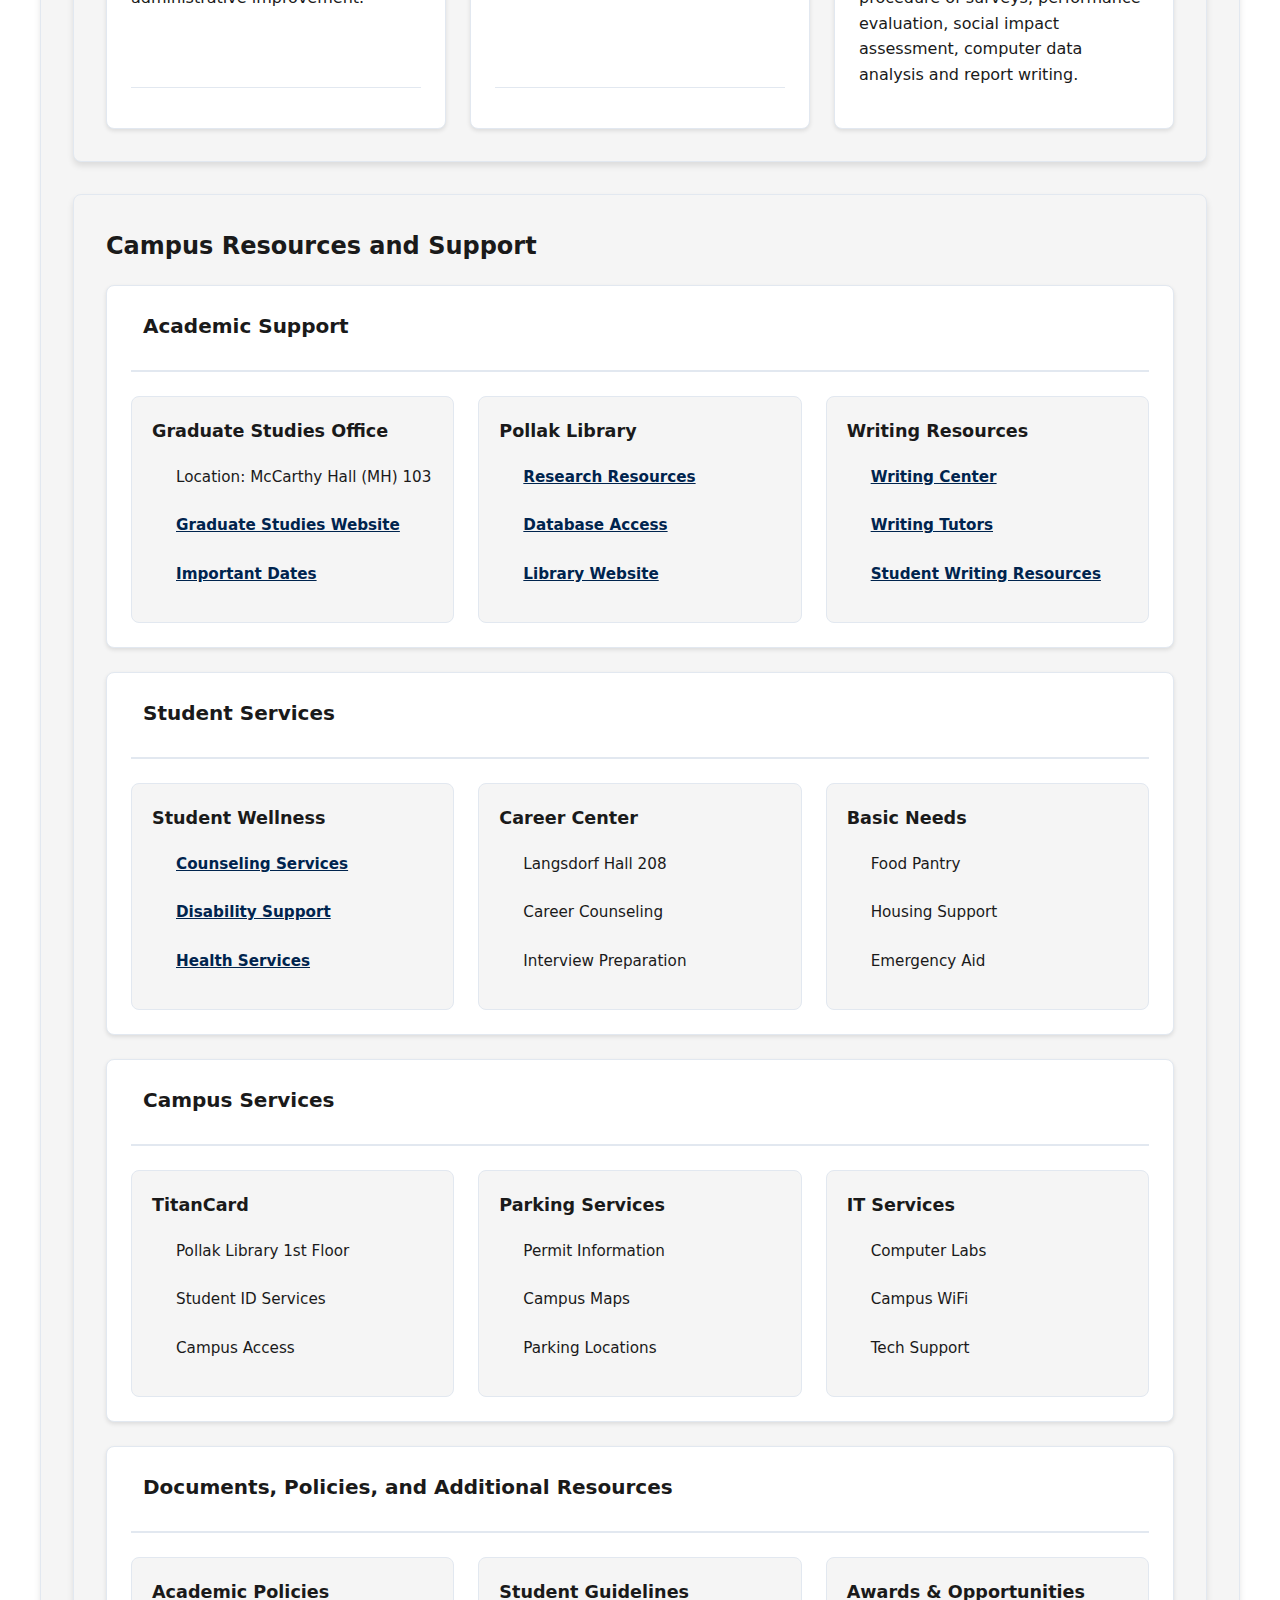
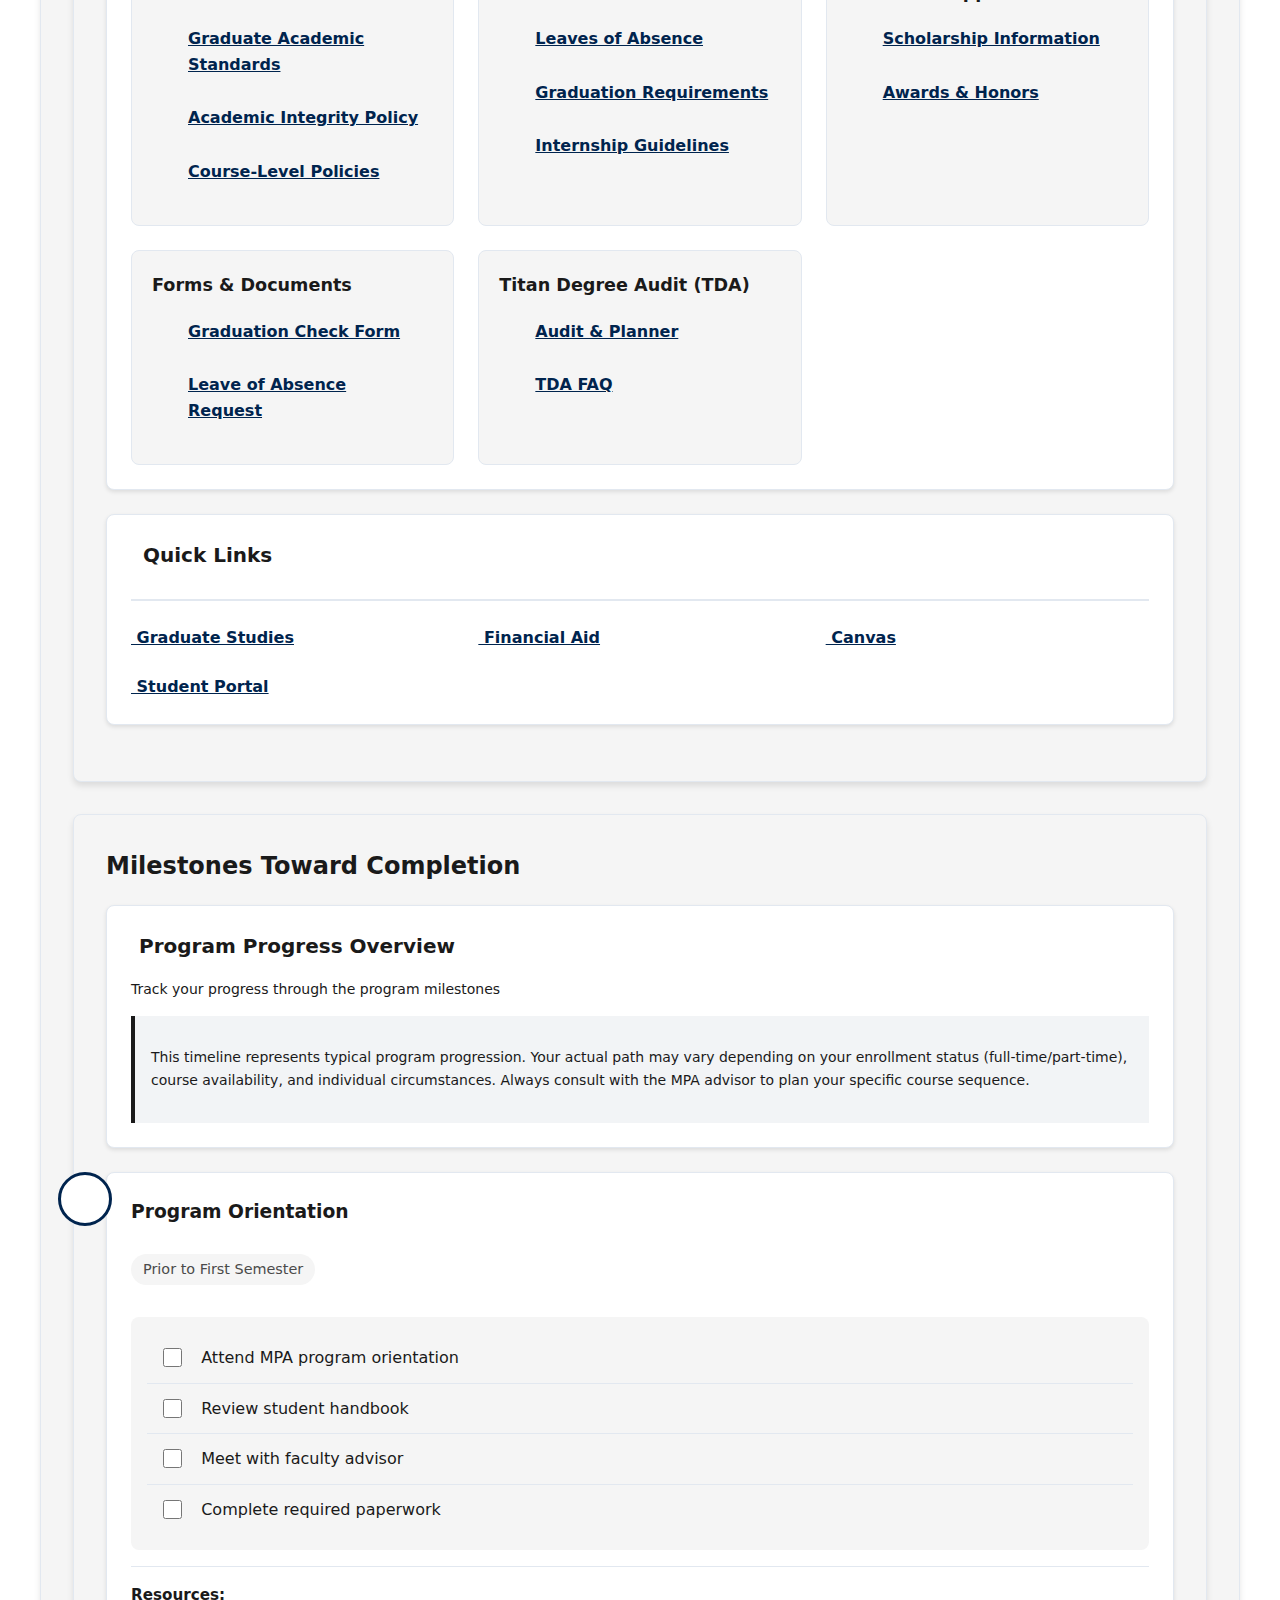
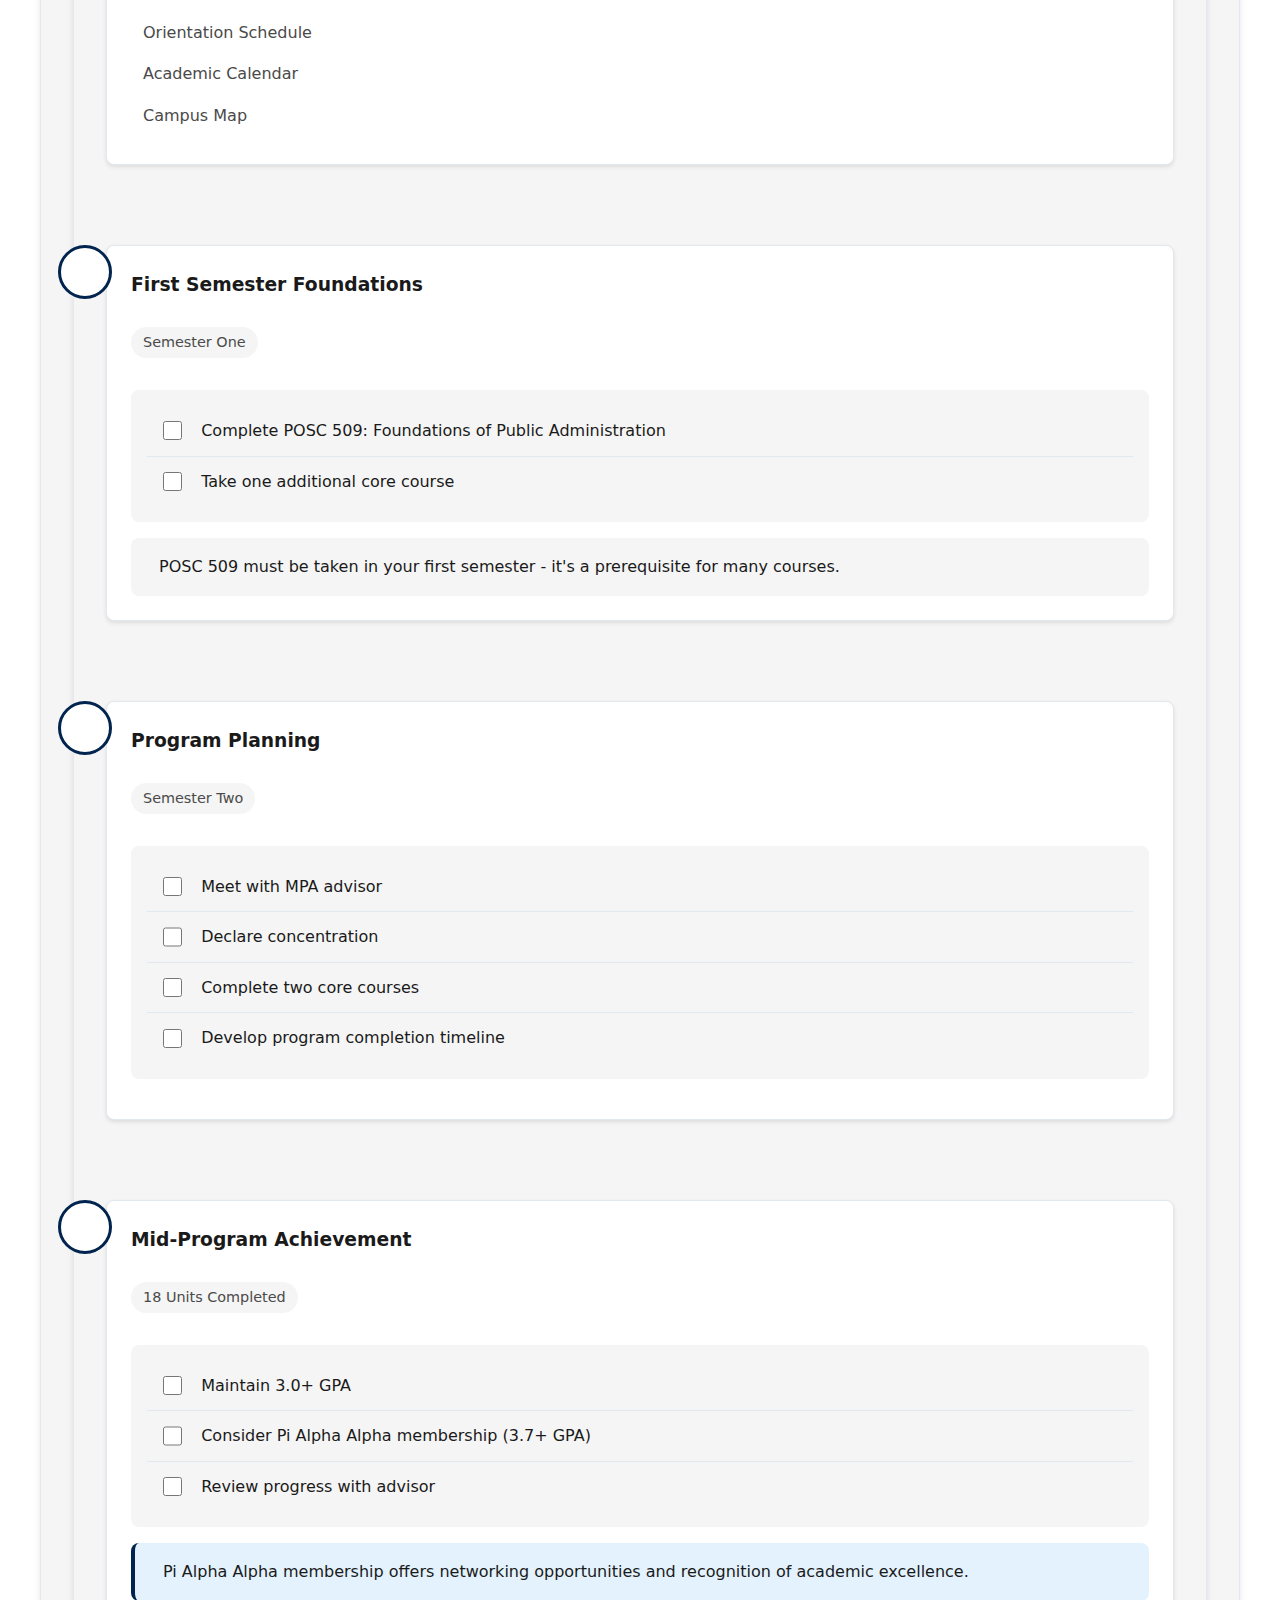
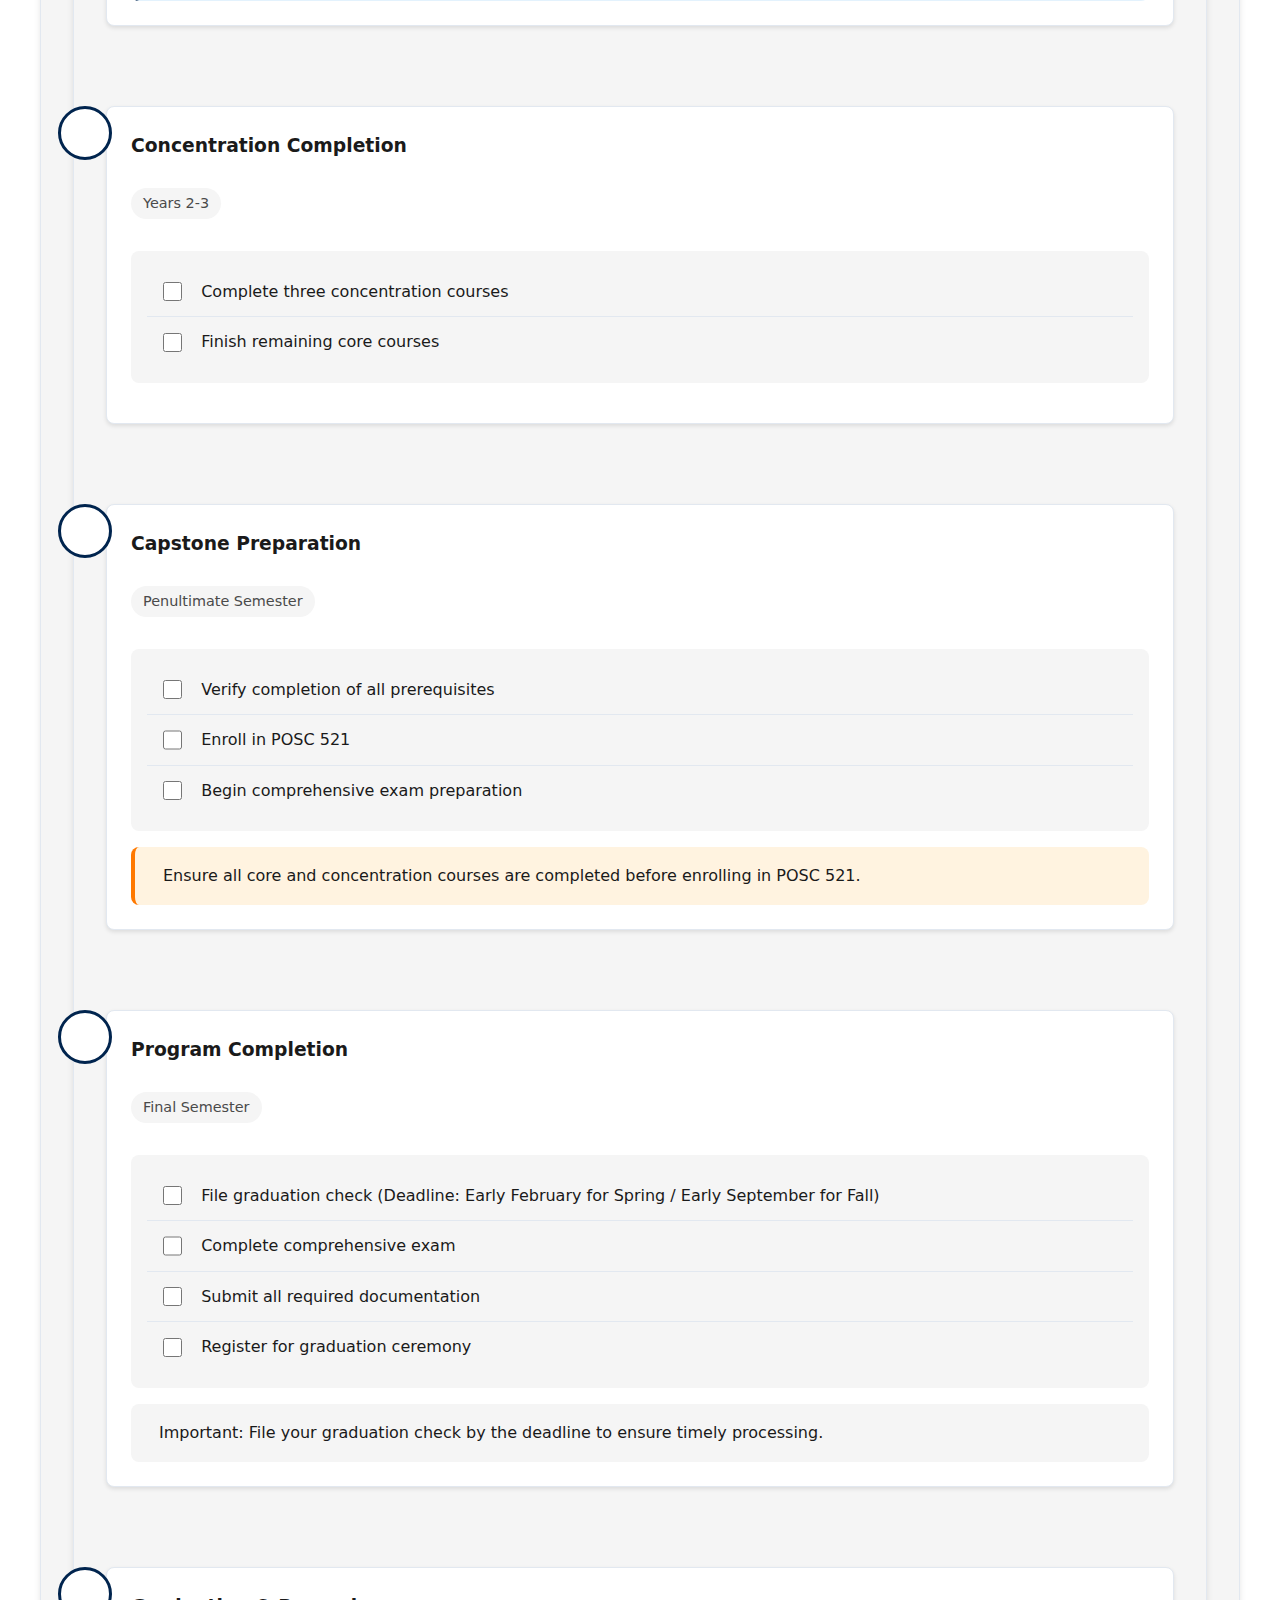
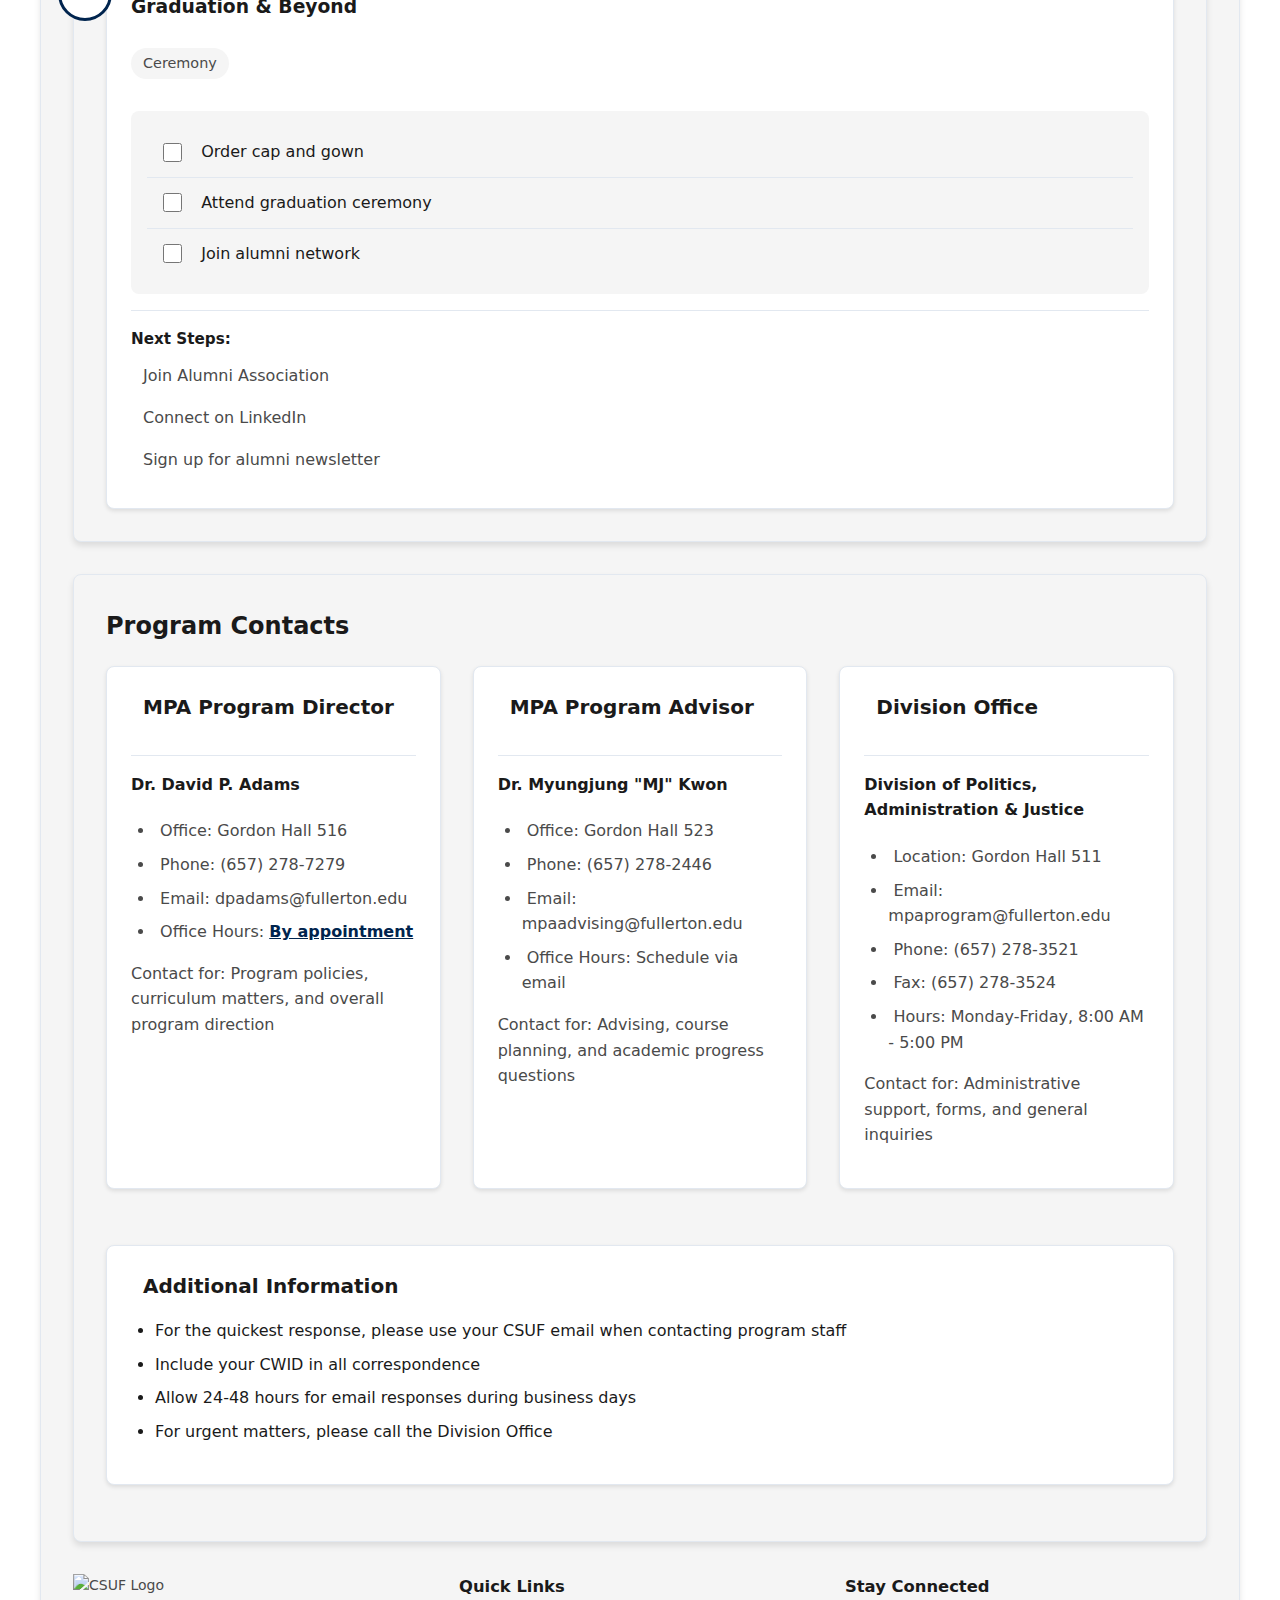
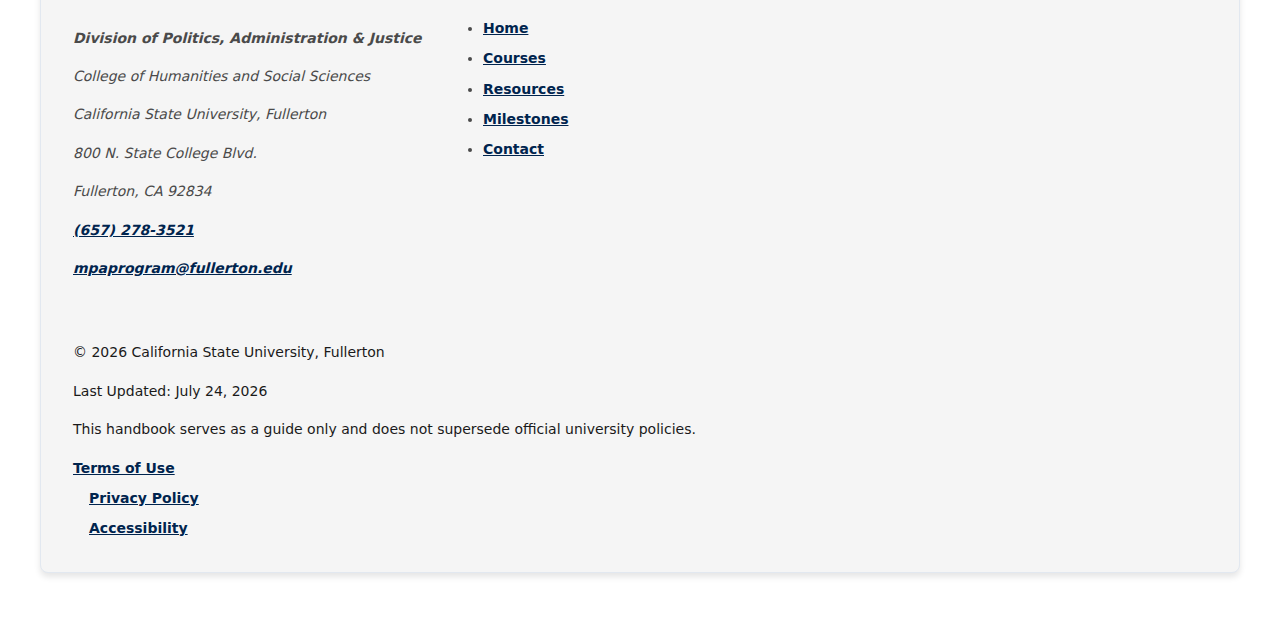
==== commit abe64f2a: "pdf is done" ====
--- a/index.html
+++ b/index.html
@@ -54,7 +54,7 @@
                 <div class="text-center mb-6">
                     <h3 class="text-2xl font-bold text-blue-800">Student Handbook 2025-2026</h3>
                     <p class="text-lg mt-2">Your Guide to Success in the Master of Public Administration Program</p>
-                    <p class="text-sm text-gray-600 mt-2">A PDF version of this handbook is available for download <a href="https://csuf-mpa.github.io/mpa_handbook/CSUF_MPA_Handbook_2025-2026.pdf" target="_blank" class="text-blue-600 underline">here</a>.</p>
+                    <p class="text-sm text-gray-600 mt-2">A PDF version of this handbook is available for download <a href="https://raw.githubusercontent.com/CSUF-MPA/mpa_handbook/main/mpa_student_handbook_25-26.pdf" target="_blank" class="text-blue-600 underline">here</a>.</p>
                  </div>
             </div>
             
